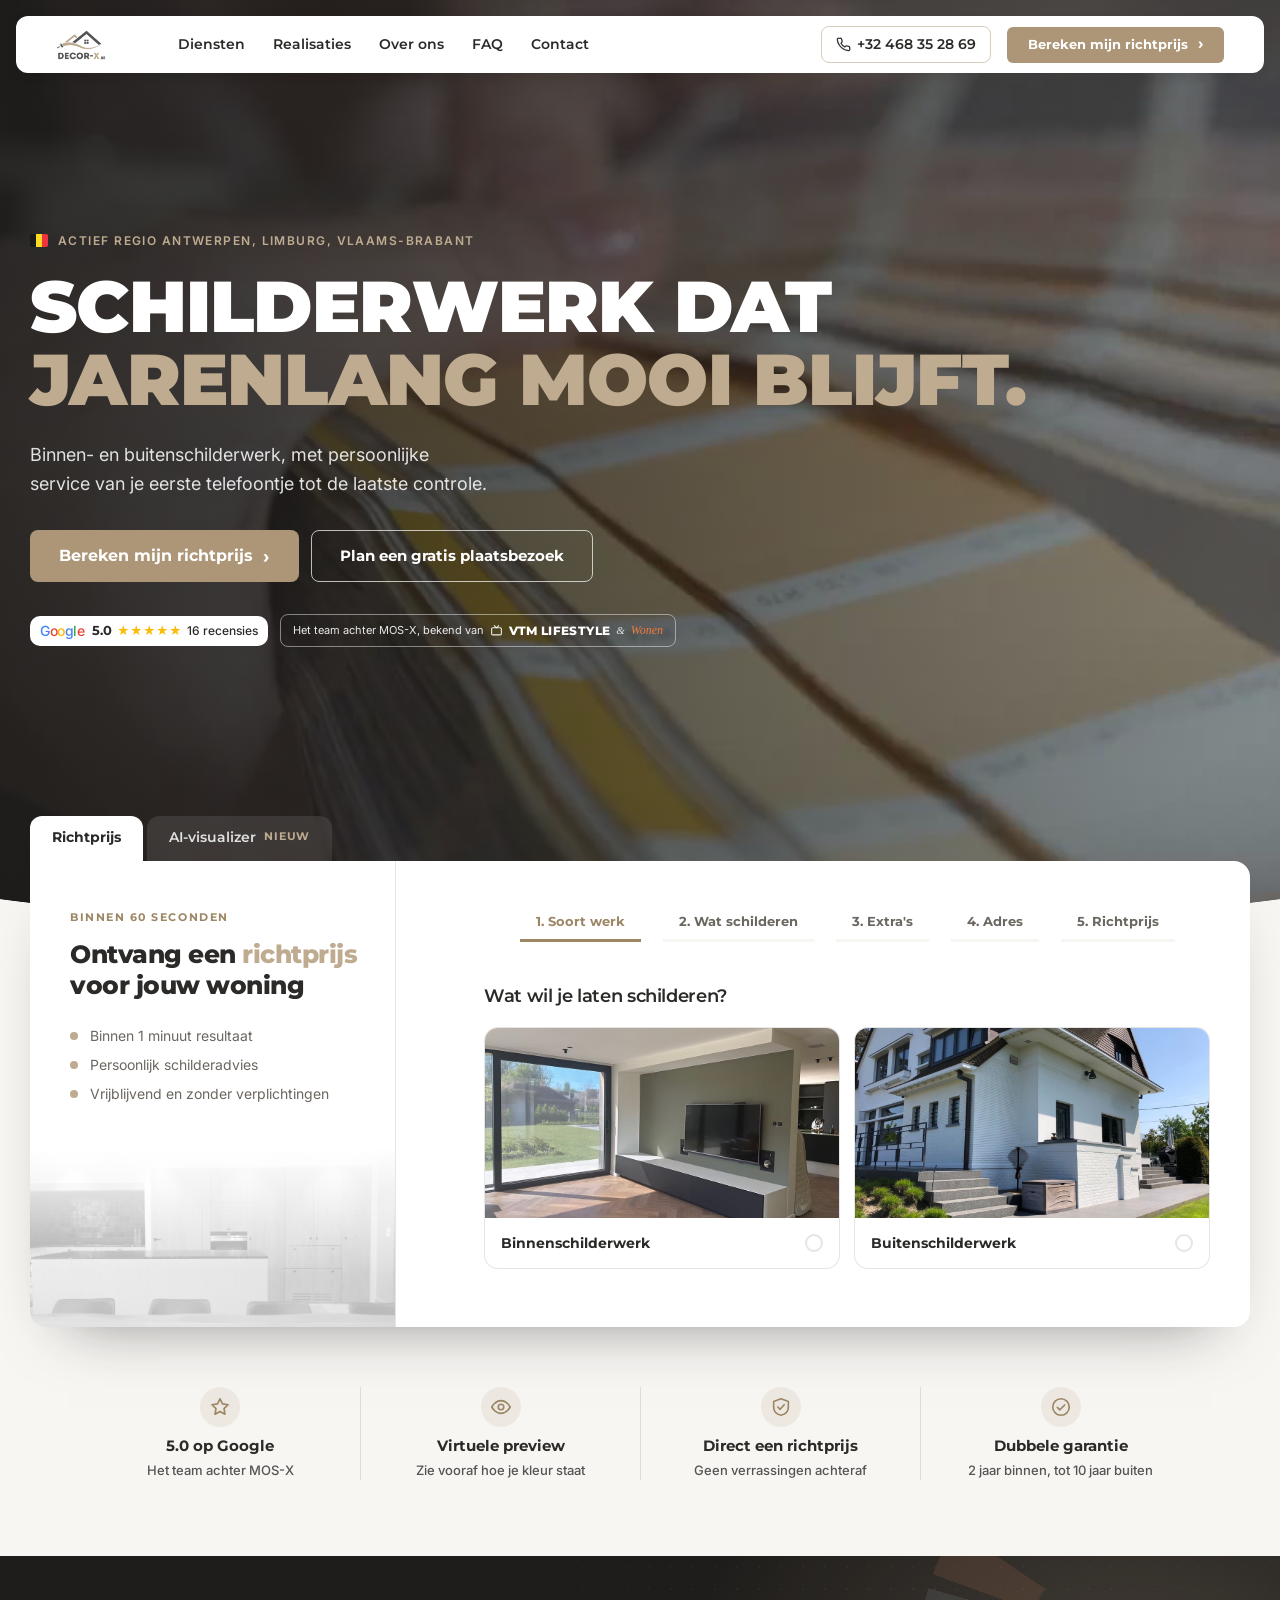
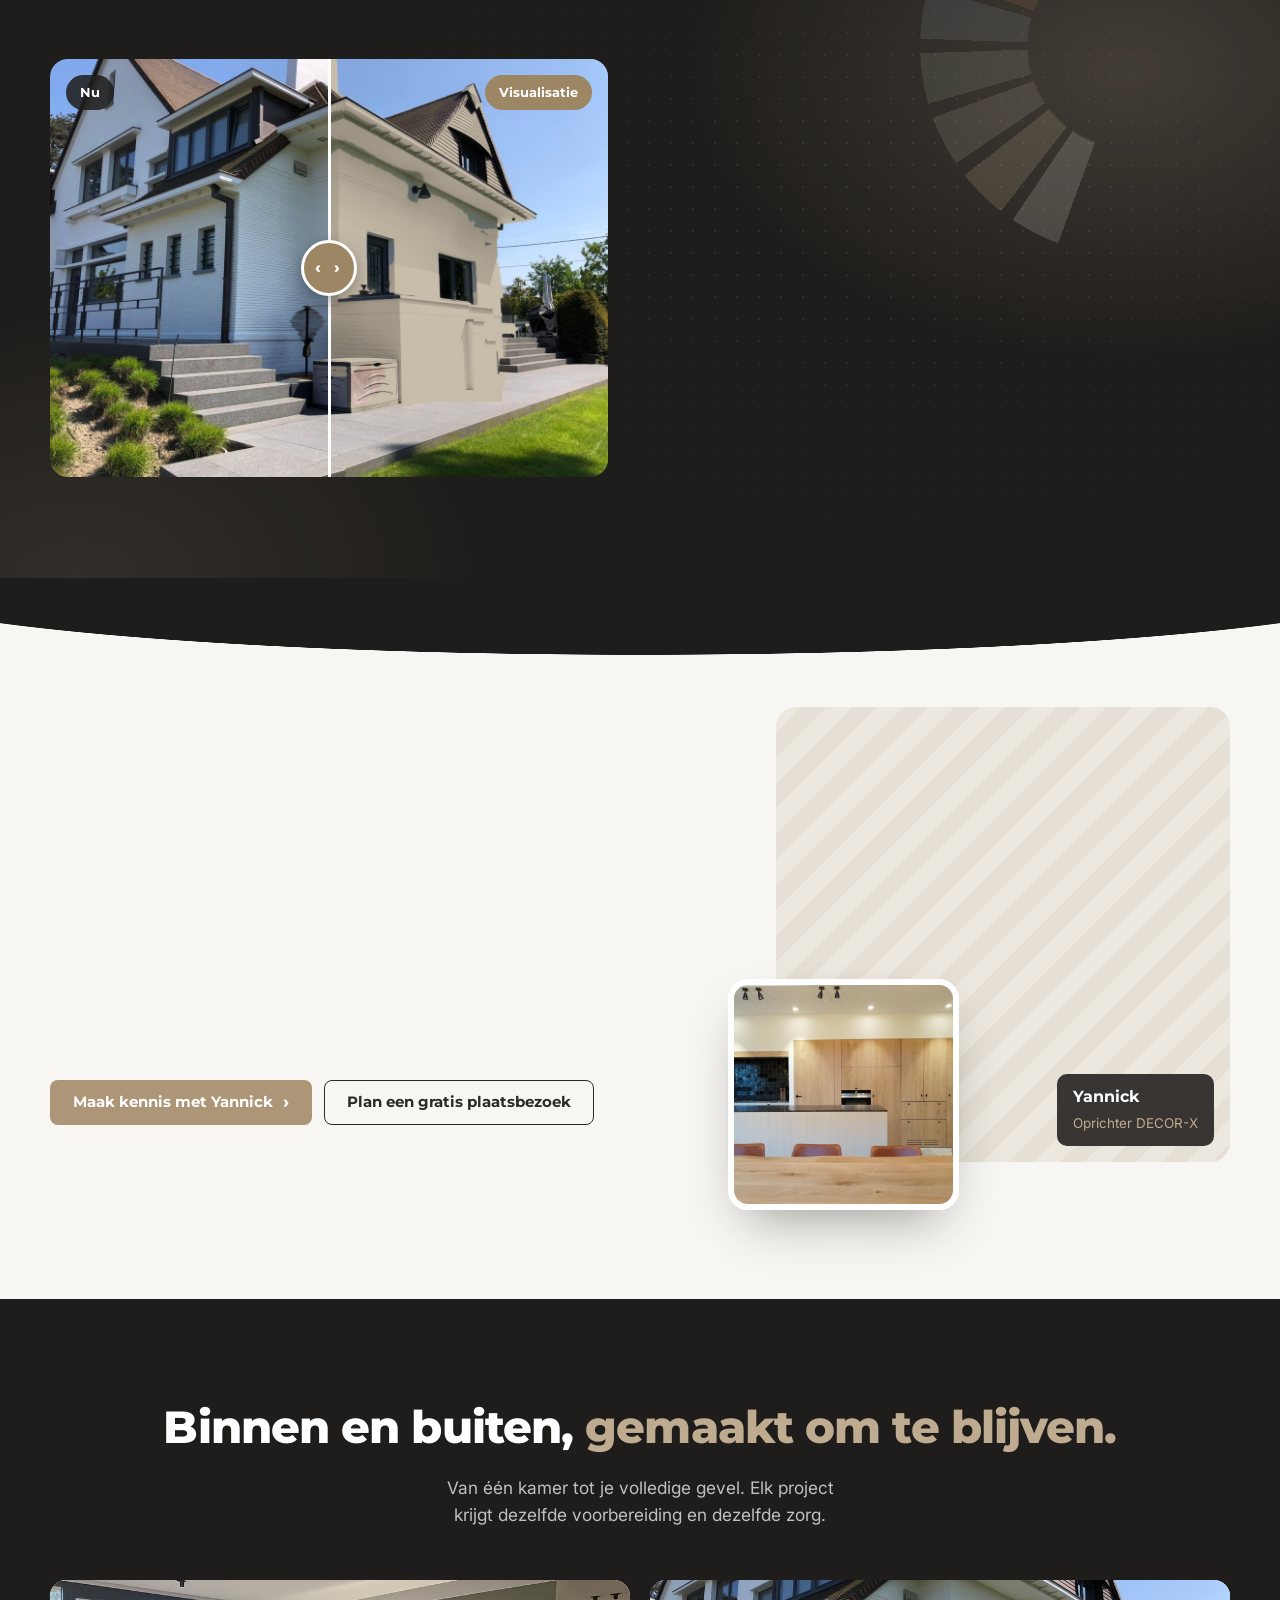
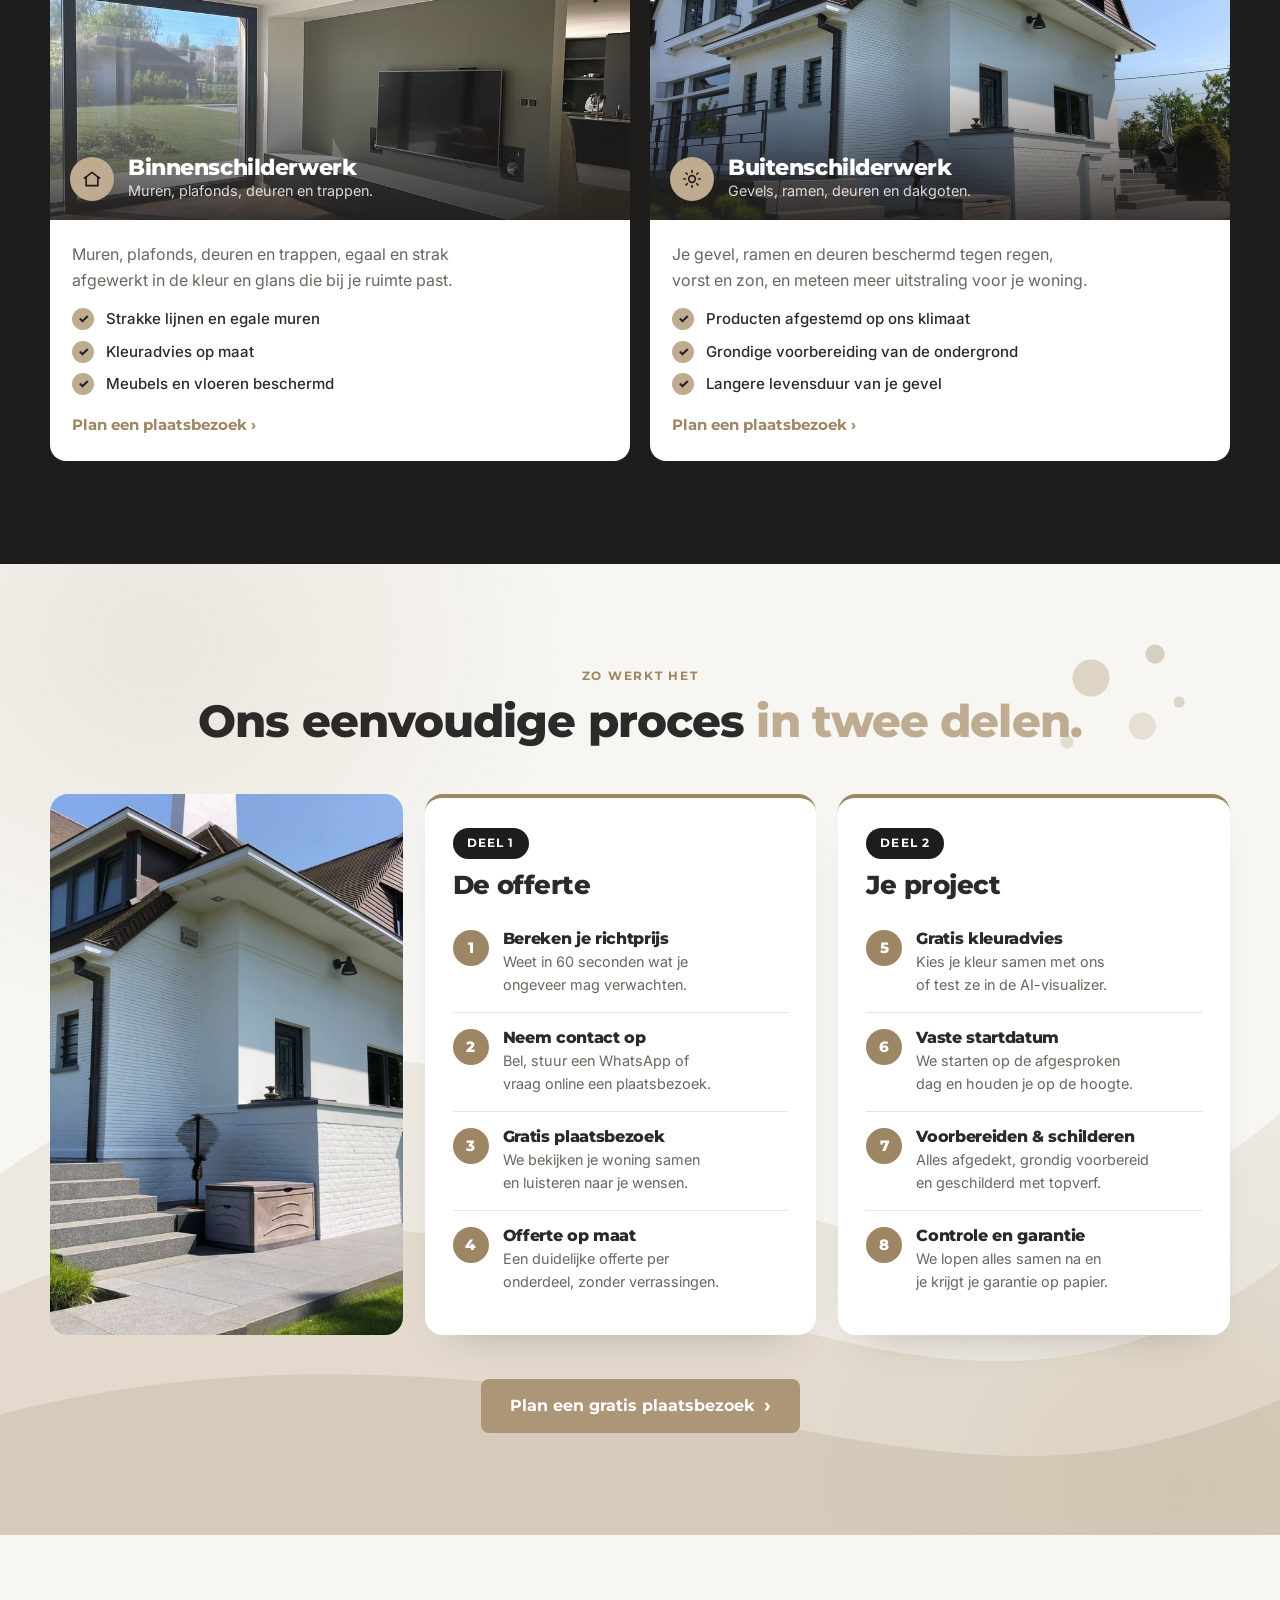
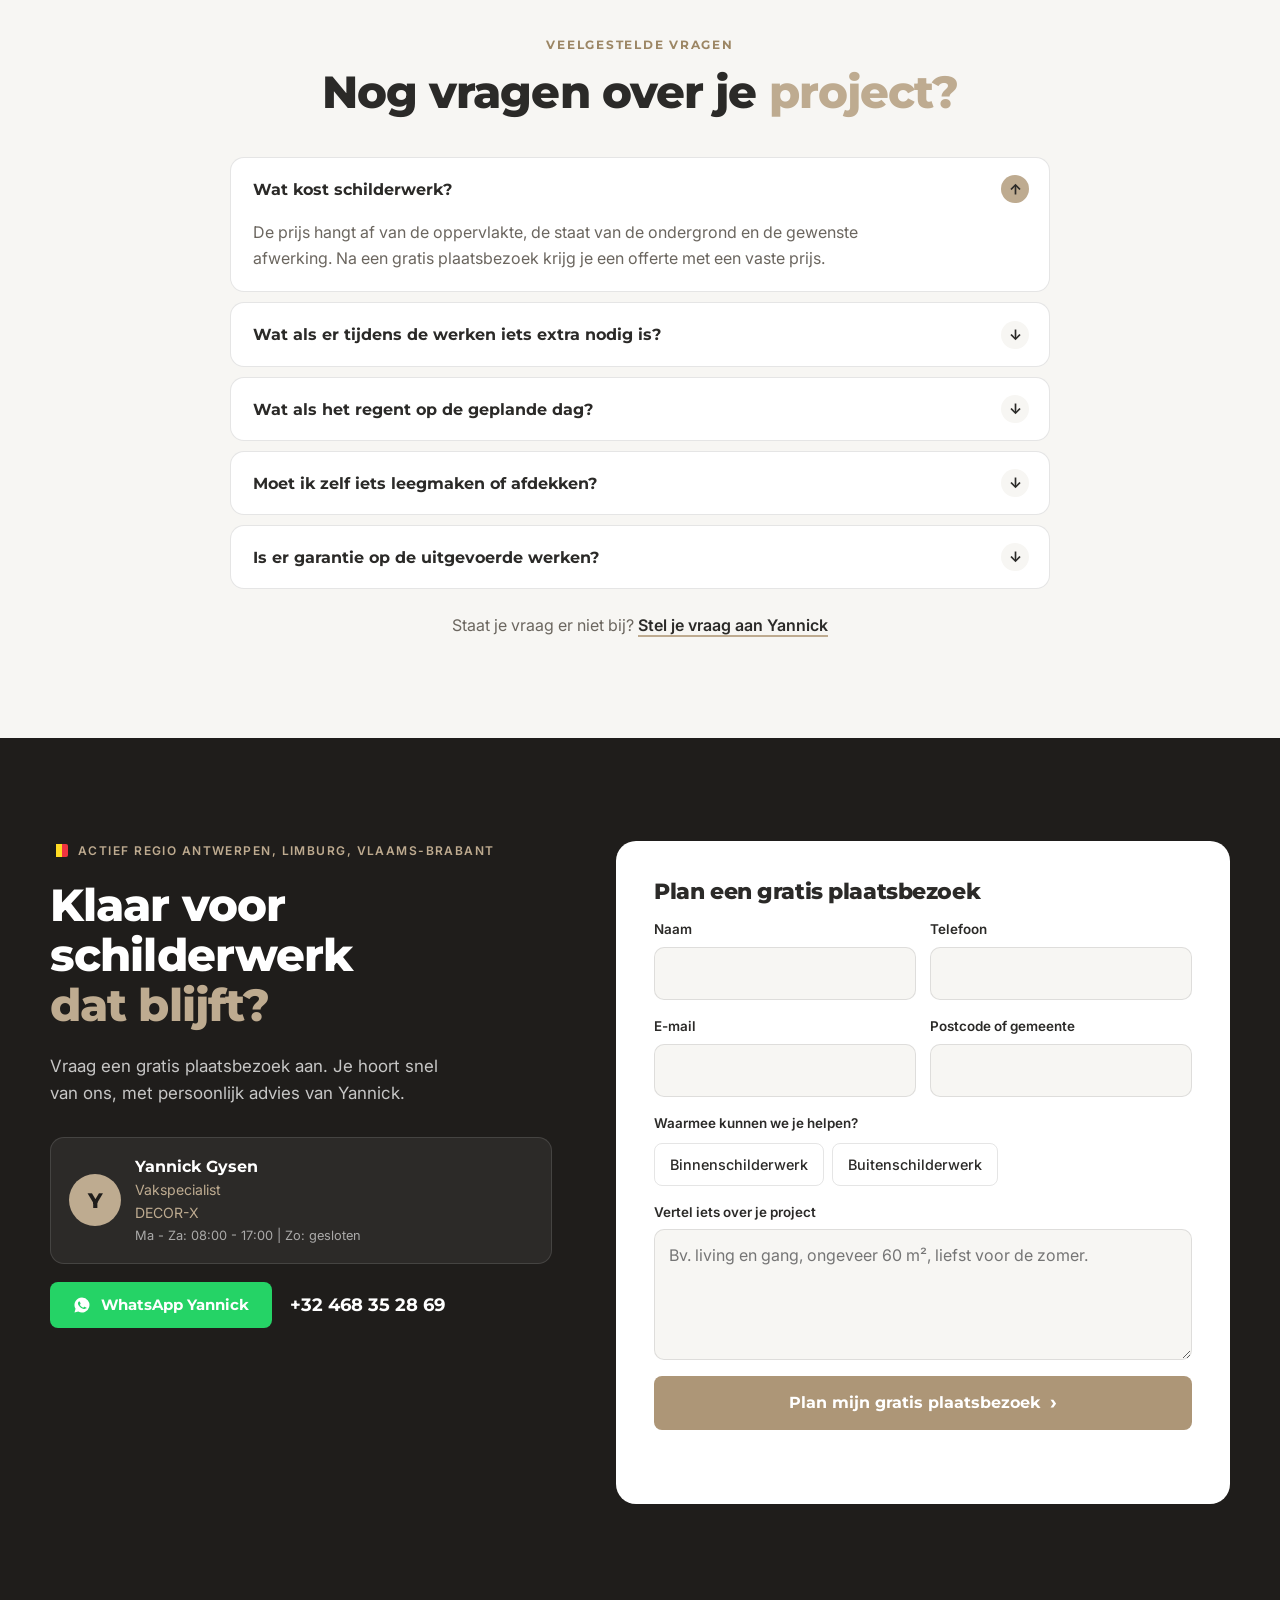
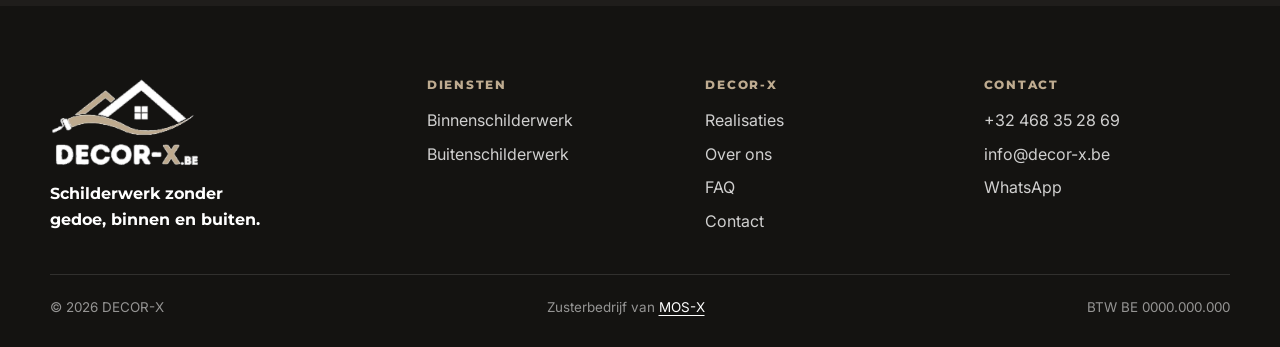
==== index.html @ 99262a7a "DECOR-X website Co-Authored-By: Claude Opus 5.5 <noreply@anthropic.com>" ====
<!doctype html>
<html lang="nl-BE">
<head>
  <meta charset="utf-8">
  <meta name="viewport" content="width=device-width, initial-scale=1">
  <title>DECOR-X | Het schildersbedrijf voor binnen en buiten</title>
  <meta name="description" content="DECOR-X is het schildersbedrijf voor binnen en buiten in Antwerpen, Limburg en Vlaams-Brabant. Persoonlijke service van je eerste telefoontje tot de laatste controle. Plan een gratis plaatsbezoek.">
  <meta name="theme-color" content="#1f1d1b">
  <meta property="og:title" content="DECOR-X | Schilderwerk zonder gedoe">
  <meta property="og:description" content="Binnen- en buitenschilderwerk met persoonlijke service van begin tot eind. Zusterbedrijf van MOS-X.">
  <meta property="og:type" content="website">
  <meta property="og:image" content="logo.png">
  <link rel="icon" href="favicon.png">
  <link rel="preconnect" href="https://fonts.googleapis.com">
  <link rel="preconnect" href="https://fonts.gstatic.com" crossorigin>
  <link href="https://fonts.googleapis.com/css2?family=Montserrat:wght@600;700;800;900&family=Inter:wght@400;500;600&display=swap" rel="stylesheet">
  <link rel="stylesheet" href="styles.css?v=112">
</head>
<body>
  <a class="skip" href="#main">Naar de inhoud</a>

  <!-- ============ HEADER ============ -->
  <header class="header" id="header">
    <div class="header__bar">
      <a class="header__logo" href="#top" aria-label="DECOR-X — home"><img src="logo.png" alt="DECOR-X.be" width="776" height="462"></a>
      <nav class="header__nav" id="menu" aria-label="Hoofdnavigatie">
        <a href="#diensten">Diensten</a>
        <a href="#realisaties">Realisaties</a>
        <a href="#over-ons">Over ons</a>
        <a href="#faq">FAQ</a>
        <a href="#contact">Contact</a>
        <a class="btn btn--accent header__nav-cta" href="#richtprijs">Bereken mijn richtprijs</a>
      </nav>
      <div class="header__right">
        <a class="header__tel" href="tel:+32468352869"><svg viewBox="0 0 24 24" width="17" height="17" fill="none" stroke="currentColor" stroke-width="2" stroke-linecap="round" stroke-linejoin="round" aria-hidden="true"><path d="M22 16.9v3a2 2 0 0 1-2.2 2 19.8 19.8 0 0 1-8.6-3.1 19.5 19.5 0 0 1-6-6A19.8 19.8 0 0 1 2.1 4.2 2 2 0 0 1 4.1 2h3a2 2 0 0 1 2 1.7c.1 1 .4 1.9.7 2.8a2 2 0 0 1-.5 2.1L8 9.9a16 16 0 0 0 6 6l1.3-1.3a2 2 0 0 1 2.1-.4c.9.3 1.8.6 2.8.7a2 2 0 0 1 1.7 2z"/></svg>+32 468 35 28 69</a>
        <a class="btn btn--accent btn--sm" href="#richtprijs">Bereken mijn richtprijs <span aria-hidden="true">›</span></a>
        <button class="burger" id="burger" type="button" aria-label="Menu openen" aria-expanded="false" aria-controls="menu"><span></span><span></span><span></span></button>
      </div>
    </div>
  </header>

  <main id="main">
    <!-- ============ HERO ============ -->
    <section class="hero" id="top">
      <div class="hero__photo" aria-hidden="true"><video class="hero__video" id="hero-video" muted loop playsinline preload="metadata" poster="hero-video-poster.jpg?v=4" data-src="hero-video.mp4?v=4" data-src-mobiel="hero-video-mobiel.mp4?v=4" data-poster-mobiel="hero-video-poster-mobiel.jpg?v=4"></video></div>
      <div class="wrap hero__in">
        <p class="region"><svg viewBox="0 0 18 13" width="18" height="13" aria-hidden="true"><rect width="6" height="13" fill="#1a1a1a"/><rect x="6" width="6" height="13" fill="#fdda24"/><rect x="12" width="6" height="13" fill="#ef3340"/></svg>Actief regio Antwerpen, Limburg, Vlaams-Brabant</p>
        <h1>Schilderwerk dat <span class="hl">jarenlang mooi blijft.</span></h1>
        <p class="hero__lead">Binnen- en buitenschilderwerk, met persoonlijke service van je eerste telefoontje tot de laatste controle.</p>
        <div class="hero__cta">
          <a class="btn btn--accent btn--lg" href="#richtprijs">Bereken mijn richtprijs <span aria-hidden="true">›</span></a>
          <a class="btn btn--ghost btn--lg" href="#contact">Plan een gratis plaatsbezoek</a>
        </div>
        <div class="proof">
          <a class="proof__g" href="https://www.mos-x.be" target="_blank" rel="noopener" aria-label="5.0 op 5 uit 16 Google-recensies voor het team achter MOS-X">
            <span class="gword" aria-hidden="true"><i>G</i><i>o</i><i>o</i><i>g</i><i>l</i><i>e</i></span>
            <b>5.0</b> <span class="stars" aria-hidden="true">★★★★★</span> <span>16 recensies</span>
          </a>
          <p class="proof__tv">Het team achter MOS-X, bekend van <span class="nw tvlogo"><svg viewBox="0 0 24 24" width="15" height="15" fill="none" stroke="currentColor" stroke-width="2" stroke-linecap="round" stroke-linejoin="round" aria-hidden="true"><rect x="3" y="7" width="18" height="13" rx="2"/><path d="M8 3l4 4 4-4"/></svg> <b>VTM LIFESTYLE</b></span> <em>&amp;</em> <i>Wonen</i></p>
        </div>
      </div>
    </section>

    <!-- ============ RICHTPRIJS ============ -->
    <section class="picker-section" id="richtprijs">
      <div class="wrap">
        <div class="mode reveal" role="tablist" aria-label="Kies een tool">
          <button type="button" role="tab" class="is-on" aria-selected="true" data-mode="prijs">Richtprijs</button>
          <button type="button" role="tab" aria-selected="false" data-mode="viz">AI-visualizer<span class="mode__new">Nieuw</span></button>
        </div>
        <div class="calc reveal" id="calc">
          <aside class="calc__intro">
            <div data-mode-panel="prijs">
              <p class="eyebrow">Binnen 60 seconden</p>
              <h2>Ontvang een <span class="hl">richtprijs</span><br>voor jouw woning</h2>
              <ul class="calc__bullets">
                <li>Binnen 1 minuut resultaat</li>
                <li>Persoonlijk schilderadvies</li>
                <li>Vrijblijvend en zonder verplichtingen</li>
              </ul>
            </div>
            <div data-mode-panel="viz">
              <p class="eyebrow">Gratis AI-visualizer</p>
              <h2>Zie je nieuwe <span class="hl">kleur</span><br>voor we starten</h2>
              <ul class="calc__bullets">
                <li>Upload een foto van je ruimte</li>
                <li>AI herkent je muren automatisch</li>
                <li>Probeer elke kleur, meteen</li>
              </ul>
            </div>
          </aside>
          <div class="calc__main">
          <ol class="calc__tabs" aria-hidden="true"><li>1. Soort werk</li><li>2. Wat schilderen</li><li>3. Extra's</li><li>4. Adres</li><li>5. Richtprijs</li></ol>
          <h3 class="calc__label" id="calc-label">Wat wil je laten schilderen?</h3>

          <div class="calc__step is-on" data-step="1">
            <div class="picker__grid">
              <label class="pick"><input type="radio" name="soort" value="binnen"><img src="realisatie-woonkamer.jpg" alt="" loading="lazy"><span>Binnen&shy;schilderwerk</span></label>
              <label class="pick"><input type="radio" name="soort" value="buiten"><img src="dienst-buiten.jpg" alt="" loading="lazy"><span>Buiten&shy;schilderwerk</span></label>
            </div>
          </div>

          <div class="calc__step" data-step="2">
            <div data-soort="binnen">
              <div class="seg seg--big">
                <label><input type="radio" name="omvang" value="woning"><span><b>Volledige woning</b>Alle ruimtes in één keer</span></label>
                <label><input type="radio" name="omvang" value="kamers"><span><b>Enkele kamers</b>Kies zelf welke ruimtes</span></label>
              </div>
              <div data-omvang="woning">
                <p class="calc__q">Woonoppervlakte</p>
                <div class="calc__size">
                  <output id="w-m2">120 m²</output>
                  <input type="range" id="w-range" min="40" max="400" step="5" value="120" aria-label="Woonoppervlakte in m²">
                </div>
                <p class="calc__q">Wat moet er geschilderd worden?</p>
                <div class="chips cols cols-4 m-2">
                  <label><input type="checkbox" name="w-delen" value="muren" checked><span>Muren</span></label>
                  <label><input type="checkbox" name="w-delen" value="plafonds"><span>Plafonds</span></label>
                  <label><input type="checkbox" name="w-delen" value="plinten"><span>Plinten</span></label>
                  <label><input type="checkbox" name="w-delen" value="deuren"><span>Deuren</span></label>
                </div>
              </div>
              <div data-omvang="kamers">
                <div id="rooms"></div>
                <button class="calc__add" type="button" id="room-add">+ Nog een kamer toevoegen</button>
              </div>
            </div>
            <div data-soort="buiten">
              <p class="calc__q calc__q--first">Woonoppervlakte</p>
              <div class="calc__size">
                <output id="b-m2">150 m²</output>
                <input type="range" id="b-range" min="50" max="500" step="5" value="150" aria-label="Woonoppervlakte in m²">
                <p class="calc__hint">De bewoonbare oppervlakte van je woning, alle verdiepingen samen.</p>
              </div>
              <p class="calc__q">Aantal bouwlagen</p>
              <div class="seg cols cols-3 m-1">
                <label><input type="radio" name="lagen" value="1"><span>1 bouwlaag</span></label>
                <label><input type="radio" name="lagen" value="2"><span>2 bouwlagen</span></label>
                <label><input type="radio" name="lagen" value="3"><span>3 of meer</span></label>
              </div>
              <p class="calc__q">Type gevel</p>
              <div class="seg cols cols-3 m-2">
                <label><input type="radio" name="gevel" value="baksteen"><span>Baksteen</span></label>
                <label><input type="radio" name="gevel" value="crepi"><span>Crepi</span></label>
                <label><input type="radio" name="gevel" value="cementering"><span>Cementering</span></label>
                <label><input type="radio" name="gevel" value="beton"><span>Beton</span></label>
                <label><input type="radio" name="gevel" value="hout"><span>Hout</span></label>
                <label><input type="radio" name="gevel" value="geschilderd"><span>Al geschilderd</span></label>
              </div>
              <p class="calc__q">Wat moet er geschilderd worden?</p>
              <div class="chips cols cols-3 m-1">
                <label><input type="checkbox" name="b-delen" value="gevel" checked><span>Gevel</span></label>
                <label><input type="checkbox" name="b-delen" value="houtwerk"><span>Ramen en deuren</span></label>
                <label><input type="checkbox" name="b-delen" value="goten"><span>Dakgoten en boeidelen</span></label>
              </div>
              <p class="calc__q">In welke staat is de gevel?</p>
              <div class="seg cols cols-3 m-1">
                <label><input type="radio" name="staat" value="goed"><span>Goede staat</span></label>
                <label><input type="radio" name="staat" value="matig"><span>Kleine herstellingen</span></label>
                <label><input type="radio" name="staat" value="slecht"><span>Veel voorbereiding</span></label>
              </div>
            </div>
          </div>

          <div class="calc__step" data-step="3">
            <div data-soort="binnen">
              <p class="calc__q calc__q--first">Is je woning gemeubeld of leeg?</p>
              <div class="seg cols cols-2">
                <label><input type="radio" name="inrichting" value="gemeubeld"><span>Gemeubeld</span></label>
                <label><input type="radio" name="inrichting" value="leeg"><span>Leeg</span></label>
              </div>
            </div>
            <p class="calc__q" id="extra-q">Kies eventuele extra's</p>
            <div class="chips cols cols-3 m-1" data-soort="binnen">
              <label><input type="checkbox" name="extra" value="houtherstel"><span>Klein houtherstel</span></label>
              <label><input type="checkbox" name="extra" value="premium"><span>Premium verf</span></label>
              <label><input type="checkbox" name="extra" value="barsten"><span>Herstel van barsten en gaten</span></label>
            </div>
            <div class="chips cols cols-2 m-1" data-soort="buiten">
              <label><input type="checkbox" name="b-extra" value="reiniging"><span>Gevelreiniging vooraf</span></label>
              <label><input type="checkbox" name="b-extra" value="algen"><span>Behandeling tegen mos en algen</span></label>
              <label><input type="checkbox" name="b-extra" value="herstel"><span>Hout- en voegherstel</span></label>
              <label><input type="checkbox" name="b-extra" value="premium"><span>Premium gevelverf</span></label>
            </div>
          </div>

          <div class="calc__step" data-step="4">
            <p class="calc__hint calc__hint--top">We gebruiken je adres enkel om je richtprijs te berekenen en een plaatsbezoek in te plannen.</p>
            <div class="calc__fields">
              <label class="calc__field calc__field--wide"><span>Straat en huisnummer</span><input type="text" id="a-straat" autocomplete="street-address"></label>
              <label class="calc__field"><span>Postcode</span><input type="text" id="a-postcode" inputmode="numeric" maxlength="4" autocomplete="postal-code" placeholder="2000"></label>
              <label class="calc__field"><span>Gemeente</span><input type="text" id="a-gemeente" autocomplete="address-level2"></label>
            </div>
          </div>

          <div class="calc__step calc__result" data-step="5" aria-live="polite">
            <p class="calc__kicker">Jouw richtprijs</p>
            <p class="calc__price" id="calc-price">€ 0</p>
            <p class="calc__note">Excl. btw. Voor woningen ouder dan 10 jaar geldt vaak 6% btw. Je definitieve, vaste prijs krijg je na een gratis plaatsbezoek.</p>
            <div class="calc__actions">
              <a class="btn btn--accent btn--lg" href="#contact" id="calc-book">Plan een gratis plaatsbezoek <span aria-hidden="true">›</span></a>
              <button class="btn btn--line" type="button" id="calc-reset">Opnieuw berekenen</button>
            </div>
          </div>

          <div class="calc__nav">
            <button class="btn btn--line" type="button" id="calc-back" hidden>‹ Vorige</button>
            <button class="btn btn--accent" type="button" id="calc-next" disabled>Volgende ›</button>
          </div>

          <div class="viz" data-mode-panel="viz">
            <h3 class="calc__label viz__title">Hoe zou jouw ruimte eruitzien?</h3>
            <div class="viz__grid">
              <div class="viz__stage">
                <div class="viz__start">
                  <label class="viz__upload"><input type="file" id="viz-file" accept="image/*"><b>Upload een foto</b><span>Van je kamer of van je gevel</span></label>
                  <p class="viz__or">Of probeer een van onze foto's</p>
                  <div class="viz__samples">
                    <button type="button" data-src="realisatie-woonkamer.jpg"><img src="realisatie-woonkamer.jpg" alt="Woonkamer"></button>
                    <button type="button" data-src="hero-woonkamer.jpg"><img src="hero-woonkamer.jpg" alt="Leefruimte"></button>
                    <button type="button" data-src="dienst-buiten.jpg"><img src="dienst-buiten.jpg" alt="Gevel"></button>
                  </div>
                </div>
              </div>
              <ol class="viz__steps">
                <li><b>Upload een foto</b>Hoe minder meubels, hoe beter.</li>
                <li><b>Tik op een vlak</b>Muur, plafond, deur of gevel.</li>
                <li><b>Kies een kleur</b>Elk vlak zijn eigen kleur.</li>
              </ol>
            </div>
            <p class="calc__hint">Je foto blijft op je toestel, de AI werkt in je browser. Het resultaat is een indruk: de echte kleur bekijken we samen bij het plaatsbezoek.</p>
          </div>
          </div>
        </div>
        <ul class="perks reveal">
          <li><svg viewBox="0 0 24 24" width="30" height="30" fill="none" stroke="currentColor" stroke-width="1.8" stroke-linecap="round" stroke-linejoin="round" aria-hidden="true"><path d="M12 3l2.7 5.6 6.1.9-4.4 4.3 1 6.1L12 17l-5.4 2.9 1-6.1L3.2 9.5l6.1-.9z"/></svg><b>5.0 op Google</b><span>Het team achter MOS-X</span></li>
          <li><svg viewBox="0 0 24 24" width="30" height="30" fill="none" stroke="currentColor" stroke-width="1.8" stroke-linecap="round" stroke-linejoin="round" aria-hidden="true"><path d="M2 12s3.6-7 10-7 10 7 10 7-3.6 7-10 7S2 12 2 12z"/><circle cx="12" cy="12" r="3"/></svg><b>Virtuele preview</b><span>Zie vooraf hoe je kleur staat</span></li>
          <li><svg viewBox="0 0 24 24" width="30" height="30" fill="none" stroke="currentColor" stroke-width="1.8" stroke-linecap="round" stroke-linejoin="round" aria-hidden="true"><path d="M12 3l8 3v6c0 5-3.5 8-8 9-4.5-1-8-4-8-9V6z"/><path d="M8.5 12l2.5 2.5 4.5-5"/></svg><b>Direct een richtprijs</b><span>Geen verrassingen achteraf</span></li>
          <li><svg viewBox="0 0 24 24" width="30" height="30" fill="none" stroke="currentColor" stroke-width="1.8" stroke-linecap="round" stroke-linejoin="round" aria-hidden="true"><circle cx="12" cy="12" r="9"/><path d="M8 12.5l2.7 2.7L16 9.8"/></svg><b>Dubbele garantie</b><span>2 jaar binnen, tot 10 jaar buiten</span></li>
        </ul>
      </div>
    </section>

    <!-- ============ VOOR EN NA ============ -->
    <section class="ba" id="realisaties">
      <div class="wrap ba__grid">
        <figure class="ba__fig reveal">
          <div class="ba__frame" id="ba" style="--pos: 50%">
            <img src="voorna-voor.jpg" alt="Woning met witte gevel, zoals ze nu is" width="1154" height="866">
            <img class="ba__after" src="voorna-na.jpg" alt="Dezelfde woning met een greige gevel" width="1154" height="866">
            <span class="ba__label">Nu</span>
            <span class="ba__label ba__label--after">Visualisatie</span>
            <span class="ba__handle" aria-hidden="true">‹ ›</span>
            <input class="ba__range" type="range" min="0" max="100" value="50" aria-label="Schuif om voor en na te vergelijken">
          </div>
        </figure>
        <div class="ba__copy">
          <h2 class="reveal">Zie het <span class="hl">verschil.</span></h2>
          <p class="reveal">Schuif om te vergelijken. De juiste kleur en een zorgvuldige voorbereiding laten een woning er als nieuw uitzien, en beschermen ze jarenlang.</p>
          <div class="ba__cta reveal">
            <a class="btn btn--accent" href="#richtprijs" id="ba-viz">Probeer de AI-visualizer</a>
            <a class="btn btn--white" href="#contact">Plan een gratis plaatsbezoek</a>
          </div>
        </div>
      </div>
    </section>

    <!-- ============ OVER ONS ============ -->
    <section class="about" id="over-ons">
      <div class="wrap about__grid">
        <div class="about__copy">
          <p class="eyebrow reveal">Wie we zijn</p>
          <h2 class="reveal">Je woning verdient meer<br><span class="hl">dan een snelle laag verf.</span></h2>
          <p class="reveal">Bij <span class="nw">DECOR-X</span> weten we dat je woning je belangrijkste investering is. Daarom bouwden Yannick en zijn team jarenlang aan een werkwijze die draait om vier dingen: nauwkeurig werk, een grondige voorbereiding, verf van topkwaliteit en een afwerking die jaren meegaat.</p>
          <div class="about__cta reveal">
            <a class="btn btn--accent" href="https://wa.me/32468352869?text=Hallo%20Yannick%2C%20ik%20wil%20graag%20kennismaken." target="_blank" rel="noopener">Maak kennis met Yannick <span aria-hidden="true">›</span></a>
            <a class="btn btn--line" href="#contact">Plan een gratis plaatsbezoek</a>
          </div>
        </div>
        <div class="about__media reveal">
          <figure class="about__photo">
            <!-- Foto volgt: vervang deze div door <img src="yannick.jpg" alt="Yannick, oprichter DECOR-X"> -->
            <div class="about__placeholder" aria-hidden="true"></div>
            <figcaption><b>Yannick</b><span>Oprichter <span class="nw">DECOR-X</span></span></figcaption>
          </figure>
          <figure class="about__inset"><img src="dienst-binnen.jpg" alt="Strak afgewerkte keuken en leefruimte" loading="lazy"></figure>
        </div>
      </div>
    </section>

    <!-- ============ DIENSTEN ============ -->
    <section class="services" id="diensten">
      <div class="wrap">
        <h2 class="sec-title sec-title--light reveal">Binnen en buiten, <span class="hl">gemaakt om te blijven.</span></h2>
        <p class="sec-sub sec-sub--light reveal">Van één kamer tot je volledige gevel. Elk project krijgt dezelfde voorbereiding en dezelfde zorg.</p>
        <div class="services__grid">
          <article class="svc reveal">
            <div class="svc__img"><img src="realisatie-woonkamer.jpg" alt="" loading="lazy"><div class="svc__head"><i><svg viewBox="0 0 24 24" width="20" height="20" fill="none" stroke="currentColor" stroke-width="2" stroke-linecap="round" stroke-linejoin="round" aria-hidden="true"><path d="M3 11l9-7 9 7"/><path d="M5 10v10h14V10"/></svg></i><div><h3>Binnenschilderwerk</h3><p>Muren, plafonds, deuren en trappen.</p></div></div></div>
            <div class="svc__body">
              <p>Muren, plafonds, deuren en trappen, egaal en strak afgewerkt in de kleur en glans die bij je ruimte past.</p>
              <ul class="checks checks--sm"><li>Strakke lijnen en egale muren</li><li>Kleuradvies op maat</li><li>Meubels en vloeren beschermd</li></ul>
              <a class="svc__link" href="#contact" data-dienst="Binnenschilderwerk">Plan een plaatsbezoek ›</a>
            </div>
          </article>
          <article class="svc reveal">
            <div class="svc__img"><img src="dienst-buiten.jpg" alt="" loading="lazy"><div class="svc__head"><i><svg viewBox="0 0 24 24" width="20" height="20" fill="none" stroke="currentColor" stroke-width="2" stroke-linecap="round" stroke-linejoin="round" aria-hidden="true"><circle cx="12" cy="12" r="4"/><path d="M12 2v2M12 20v2M4.9 4.9l1.4 1.4M17.7 17.7l1.4 1.4M2 12h2M20 12h2M4.9 19.1l1.4-1.4M17.7 6.3l1.4-1.4"/></svg></i><div><h3>Buitenschilderwerk</h3><p>Gevels, ramen, deuren en dakgoten.</p></div></div></div>
            <div class="svc__body">
              <p>Je gevel, ramen en deuren beschermd tegen regen, vorst en zon, en meteen meer uitstraling voor je woning.</p>
              <ul class="checks checks--sm"><li>Producten afgestemd op ons klimaat</li><li>Grondige voorbereiding van de ondergrond</li><li>Langere levensduur van je gevel</li></ul>
              <a class="svc__link" href="#contact" data-dienst="Buitenschilderwerk">Plan een plaatsbezoek ›</a>
            </div>
          </article>
        </div>
      </div>
    </section>

    <!-- ============ TRAJECT ============ -->
    <section class="proc-section">
      <div class="wrap">
        <p class="eyebrow eyebrow--center reveal">Zo werkt het</p>
        <h2 class="sec-title reveal">Ons eenvoudige proces <span class="hl">in twee delen.</span></h2>
        <div class="proc">
          <figure class="proc__photo reveal"><img src="dienst-buiten.jpg" alt="Gevel van een woning na het schilderwerk" loading="lazy"></figure>
          <div class="proc__card reveal">
            <span class="proc__tag">Deel 1</span>
            <h3>De offerte</h3>
            <ol class="proc__list">
              <li><span class="proc__nr">1</span><div><h4>Bereken je richtprijs</h4><p>Weet in 60 seconden wat je ongeveer mag verwachten.</p></div></li>
              <li><span class="proc__nr">2</span><div><h4>Neem contact op</h4><p>Bel, stuur een WhatsApp of vraag online een plaatsbezoek.</p></div></li>
              <li><span class="proc__nr">3</span><div><h4>Gratis plaatsbezoek</h4><p>We bekijken je woning samen en luisteren naar je wensen.</p></div></li>
              <li><span class="proc__nr">4</span><div><h4>Offerte op maat</h4><p>Een duidelijke offerte per onderdeel, zonder verrassingen.</p></div></li>
            </ol>
          </div>
          <div class="proc__card reveal">
            <span class="proc__tag">Deel 2</span>
            <h3>Je project</h3>
            <ol class="proc__list">
              <li><span class="proc__nr">5</span><div><h4>Gratis kleuradvies</h4><p>Kies je kleur samen met ons of test ze in de AI-visualizer.</p></div></li>
              <li><span class="proc__nr">6</span><div><h4>Vaste startdatum</h4><p>We starten op de afgesproken dag en houden je op de hoogte.</p></div></li>
              <li><span class="proc__nr">7</span><div><h4>Voorbereiden &amp; schilderen</h4><p>Alles afgedekt, grondig voorbereid en geschilderd met topverf.</p></div></li>
              <li><span class="proc__nr">8</span><div><h4>Controle en garantie</h4><p>We lopen alles samen na en je krijgt je garantie op papier.</p></div></li>
            </ol>
          </div>
        </div>
        <div class="proc__cta reveal"><a class="btn btn--accent btn--lg" href="#contact">Plan een gratis plaatsbezoek <span aria-hidden="true">›</span></a></div>
      </div>
    </section>

    <!-- ============ FAQ ============ -->
    <section class="faq" id="faq">
      <div class="wrap faq__wrap">
        <p class="eyebrow eyebrow--center reveal">Veelgestelde vragen</p>
        <h2 class="sec-title reveal">Nog vragen over je <span class="hl">project?</span></h2>
        <div class="faq__list reveal">
          <details open><summary>Wat kost schilderwerk?</summary><p>De prijs hangt af van de oppervlakte, de staat van de ondergrond en de gewenste afwerking. Na een gratis plaatsbezoek krijg je een offerte met een vaste prijs.</p></details>
          <details><summary>Wat als er tijdens de werken iets extra nodig is?</summary><p>Dan hoor je dat eerst van ons, met een duidelijke prijs. We doen pas meerwerk na jouw akkoord, zodat je achteraf nooit voor verrassingen staat.</p></details>
          <details><summary>Wat als het regent op de geplande dag?</summary><p>Buitenwerk is weersafhankelijk. Valt een dag weg door regen, dan laten we je dat meteen weten en plannen we zo snel mogelijk opnieuw in.</p></details>
          <details><summary>Moet ik zelf iets leegmaken of afdekken?</summary><p>Nee. We verplaatsen wat nodig is, dekken meubels en vloeren af en zetten na afloop alles terug.</p></details>
          <details><summary>Is er garantie op de uitgevoerde werken?</summary><p>Ja. We bieden 2 jaar beperkte garantie op de meeste residentiële schilderwerken. We leggen dit vooraf duidelijk uit in de offerte.</p></details>
        </div>
        <p class="faq__more reveal">Staat je vraag er niet bij? <a href="https://wa.me/32468352869" target="_blank" rel="noopener">Stel je vraag aan Yannick</a></p>
      </div>
    </section>

    <!-- ============ CONTACT ============ -->
    <section class="contact" id="contact">
      <div class="wrap contact__grid">
        <div class="contact__copy">
          <p class="region"><svg viewBox="0 0 18 13" width="18" height="13" aria-hidden="true"><rect width="6" height="13" fill="#1a1a1a"/><rect x="6" width="6" height="13" fill="#fdda24"/><rect x="12" width="6" height="13" fill="#ef3340"/></svg>Actief regio Antwerpen, Limburg, Vlaams-Brabant</p>
          <h2>Klaar voor schilderwerk <span class="hl">dat blijft?</span></h2>
          <p>Vraag een gratis plaatsbezoek aan. Je hoort snel van ons, met persoonlijk advies van Yannick.</p>
          <div class="person">
            <div class="person__avatar" aria-hidden="true">Y</div>
            <div>
              <b>Yannick Gysen</b>
              <span>Vakspecialist <span class="nw">DECOR-X</span></span>
              <small>Ma - Za: 08:00 - 17:00 | Zo: gesloten</small>
            </div>
          </div>
          <div class="contact__links">
            <a class="btn btn--whatsapp" href="https://wa.me/32468352869" target="_blank" rel="noopener"><svg viewBox="0 0 24 24" width="18" height="18" fill="currentColor" aria-hidden="true"><path d="M12 2a10 10 0 0 0-8.6 15.1L2 22l5-1.3A10 10 0 1 0 12 2zm5.3 14.1c-.2.6-1.3 1.2-1.8 1.3-.5.1-1 .1-3.2-.7-2.7-1.1-4.4-3.8-4.6-4-.1-.2-1.1-1.4-1.1-2.7s.7-1.9.9-2.2c.2-.3.5-.3.7-.3h.5c.2 0 .4 0 .6.5l.8 2c.1.2.1.4 0 .5l-.3.5-.4.4c-.1.1-.3.3-.1.6.2.3.8 1.3 1.7 2.1 1.2 1 2.1 1.3 2.4 1.5.3.1.5.1.6-.1l.9-1c.2-.3.4-.2.6-.1l1.9.9c.3.1.5.2.5.3.1.1.1.7-.1 1.3z"/></svg>WhatsApp Yannick</a>
            <a class="contact__tel" href="tel:+32468352869">+32 468 35 28 69</a>
          </div>
        </div>
        <form class="form" id="form" novalidate>
          <h3>Plan een gratis plaatsbezoek</h3>
          <div class="form__row">
            <label>Naam<input name="naam" type="text" autocomplete="name" required></label>
            <label>Telefoon<input name="telefoon" type="tel" autocomplete="tel"></label>
          </div>
          <div class="form__row">
            <label>E-mail<input name="email" type="email" autocomplete="email" required></label>
            <label>Postcode of gemeente<input name="gemeente" type="text" autocomplete="postal-code"></label>
          </div>
          <fieldset>
            <legend>Waarmee kunnen we je helpen?</legend>
            <div class="choices">
              <label><input type="checkbox" name="dienst" value="Binnenschilderwerk"><span>Binnenschilderwerk</span></label>
              <label><input type="checkbox" name="dienst" value="Buitenschilderwerk"><span>Buitenschilderwerk</span></label>
            </div>
          </fieldset>
          <label>Vertel iets over je project<textarea name="bericht" rows="4" placeholder="Bv. living en gang, ongeveer 60 m², liefst voor de zomer."></textarea></label>
          <button class="btn btn--accent btn--lg form__send" type="submit">Plan mijn gratis plaatsbezoek <span aria-hidden="true">›</span></button>
          <p class="form__note" id="note" role="status"></p>
        </form>
      </div>
    </section>
  </main>

  <!-- ============ FOOTER ============ -->
  <footer class="footer">
    <div class="wrap footer__grid">
      <div>
        <img class="footer__logo" src="logo-licht.png" alt="DECOR-X.be" width="776" height="462" loading="lazy">
        <p class="footer__tag">Schilderwerk zonder gedoe, binnen en buiten.</p>
      </div>
      <div>
        <h4>Diensten</h4>
        <a href="#diensten">Binnenschilderwerk</a>
        <a href="#diensten">Buitenschilderwerk</a>
      </div>
      <div>
        <h4><span class="nw">DECOR-X</span></h4>
        <a href="#realisaties">Realisaties</a>
        <a href="#over-ons">Over ons</a>
        <a href="#faq">FAQ</a>
        <a href="#contact">Contact</a>
      </div>
      <div>
        <h4>Contact</h4>
        <a href="tel:+32468352869">+32 468 35 28 69</a>
        <a href="mailto:info@decor-x.be">info@decor-x.be</a>
        <a href="https://wa.me/32468352869" target="_blank" rel="noopener">WhatsApp</a>
      </div>
    </div>
    <div class="wrap footer__bottom">
      <span>© <span id="year">2026</span> <span class="nw">DECOR-X</span></span>
      <span>Zusterbedrijf van <a href="https://www.mos-x.be" target="_blank" rel="noopener">MOS-X</a></span>
      <span>BTW BE 0000.000.000</span>
    </div>
  </footer>

  <div class="mobilebar">
    <a class="mobilebar__tel" href="tel:+32468352869"><svg viewBox="0 0 24 24" width="17" height="17" fill="none" stroke="currentColor" stroke-width="2" stroke-linecap="round" stroke-linejoin="round" aria-hidden="true"><path d="M22 16.9v3a2 2 0 0 1-2.2 2 19.8 19.8 0 0 1-8.6-3.1 19.5 19.5 0 0 1-6-6A19.8 19.8 0 0 1 2.1 4.2 2 2 0 0 1 4.1 2h3a2 2 0 0 1 2 1.7c.1 1 .4 1.9.7 2.8a2 2 0 0 1-.5 2.1L8 9.9a16 16 0 0 0 6 6l1.3-1.3a2 2 0 0 1 2.1-.4c.9.3 1.8.6 2.8.7a2 2 0 0 1 1.7 2z"/></svg>+32 468 35 28 69</a>
    <a class="mobilebar__wa" href="https://wa.me/32468352869" target="_blank" rel="noopener" aria-label="WhatsApp"><svg viewBox="0 0 24 24" width="22" height="22" fill="currentColor" aria-hidden="true"><path d="M12 2a10 10 0 0 0-8.6 15.1L2 22l5-1.3A10 10 0 1 0 12 2zm5.3 14.1c-.2.6-1.3 1.2-1.8 1.3-.5.1-1 .1-3.2-.7-2.7-1.1-4.4-3.8-4.6-4-.1-.2-1.1-1.4-1.1-2.7s.7-1.9.9-2.2c.2-.3.5-.3.7-.3h.5c.2 0 .4 0 .6.5l.8 2c.1.2.1.4 0 .5l-.3.5-.4.4c-.1.1-.3.3-.1.6.2.3.8 1.3 1.7 2.1 1.2 1 2.1 1.3 2.4 1.5.3.1.5.1.6-.1l.9-1c.2-.3.4-.2.6-.1l1.9.9c.3.1.5.2.5.3.1.1.1.7-.1 1.3z"/></svg></a>
  </div>

  <!-- AI-visualizer: editor in een eigen venster -->
  <div class="ed" id="ed" hidden role="dialog" aria-modal="true" aria-label="AI-visualizer">
    <div class="ed__top">
      <button class="ed__btn" type="button" id="ed-back">‹ Terug</button>
      <p class="ed__hint" id="ed-hint">Tik op een muur of ander vlak</p>
      <div class="ed__acts">
        <button class="ed__btn" type="button" id="ed-compare">Vergelijk</button>
        <button class="ed__btn" type="button" id="ed-reset">Wissen</button>
        <button class="ed__btn" type="button" id="ed-download">Download</button>
        <a class="btn btn--accent btn--sm" id="ed-send" href="#contact">Plan een gratis plaatsbezoek</a>
      </div>
    </div>
    <div class="ed__stage">
      <div class="ed__frame">
        <canvas id="ed-canvas"></canvas>
        <canvas id="ed-sel" aria-hidden="true"></canvas>
      </div>
      <div class="viz__status" id="ed-status" hidden><i></i><span id="ed-status-text">AI laden…</span></div>
      <button class="btn btn--accent ed__unlock" type="button" id="ed-unlock" hidden>Toon mijn resultaat</button>
    </div>
    <div class="ed__bar">
      <p class="ed__sel" id="ed-sel-name">Kies eerst een vlak</p>
      <div class="ed__palette" id="ed-palette"></div>
      <label class="ed__own" title="Eigen kleur"><input type="color" id="ed-own" value="#beab90"><span>Eigen kleur</span></label>
    </div>
  </div>

  <!-- Gegevens vragen voor het resultaat van de AI-visualizer -->
  <div class="gate" id="gate" hidden>
    <form class="gate__box" id="gate-form" novalidate role="dialog" aria-modal="true" aria-labelledby="gate-title">
      <button class="gate__close" type="button" id="gate-close" aria-label="Sluiten">×</button>
      <h3 id="gate-title">Zie je transformatie</h3>
      <p>Laat je gegevens achter en bekijk je ruimte in je gekozen kleuren.</p>
      <div class="gate__row">
        <input name="voornaam" type="text" placeholder="Voornaam" autocomplete="given-name" required>
        <input name="achternaam" type="text" placeholder="Achternaam" autocomplete="family-name" required>
      </div>
      <input name="email" type="email" placeholder="E-mailadres" autocomplete="email" required>
      <input name="telefoon" type="tel" placeholder="Telefoonnummer" autocomplete="tel" required>
      <input name="postcode" type="text" placeholder="Postcode" inputmode="numeric" maxlength="4" autocomplete="postal-code" required>
      <label class="gate__ok"><input name="akkoord" type="checkbox" required><span>Ik ga akkoord dat <span class="nw">DECOR-X</span> mij contacteert via telefoon, e-mail of WhatsApp over mijn aanvraag, met een offerte, afspraken en opvolging. Je kan je altijd afmelden. Meer info in ons <a href="#privacy">privacybeleid</a>.</span></label>
      <button class="btn btn--accent btn--lg" type="submit" id="gate-go" disabled>Toon mijn resultaat</button>
    </form>
  </div>

  <script src="script.js?v=46"></script>
</body>
</html>
---- styles.css ----
/* ==========================================================
   DECOR-X — zelfde familie als MOS-X
   Antraciet + zandbeige uit het logo, Montserrat + Inter
   ========================================================== */
:root {
  --ink: #2b2a28;
  --dark: #1f1d1b;
  --paper: #f7f6f3;
  --white: #ffffff;
  --accent: #beab90;
  --accent-dark: #9c8664;
  --muted: #6b665f;
  --line: rgba(43, 42, 40, .12);
  --display: "Montserrat", "Inter", system-ui, sans-serif;
  --body: "Inter", system-ui, -apple-system, "Segoe UI", sans-serif;
  --r: 16px;
  --ease: cubic-bezier(.2, .8, .2, 1);
}

*, *::before, *::after { box-sizing: border-box; }
html { scroll-behavior: smooth; scroll-padding-top: 100px; -webkit-text-size-adjust: 100%; }
body { margin: 0; font-family: var(--body); font-size: 16px; line-height: 1.6; color: var(--ink); background: var(--paper); -webkit-font-smoothing: antialiased; overflow-x: hidden; }
img, svg { display: block; max-width: 100%; }
a { color: inherit; text-decoration: none; }
h1, h2, h3, h4, p, ul, ol, figure { margin: 0; }
ul, ol { padding: 0; list-style: none; }
button, input, textarea { font: inherit; color: inherit; }
::selection { background: var(--accent); color: var(--dark); }
:focus-visible { outline: 3px solid var(--accent-dark); outline-offset: 3px; border-radius: 6px; }

.wrap { width: min(1180px, 100% - 48px); margin-inline: auto; }
.skip { position: absolute; left: -999px; top: 8px; background: var(--dark); color: #fff; padding: 10px 16px; border-radius: 8px; z-index: 300; }
.skip:focus { left: 8px; }

h1, h2, h3, h4 { font-family: var(--display); font-weight: 800; letter-spacing: -.02em; line-height: 1.12; text-wrap: balance; }
.hl { color: var(--accent); }
/* bewijsbalk in de hero, compact zoals op mos-x.be */
.proof { margin-top: 32px; display: flex; flex-wrap: wrap; gap: 10px 14px; align-items: center; }
.proof__g { display: inline-flex; align-items: center; gap: 6px; height: 37px; padding: 0 14px; border-radius: 10px; background: #fff; color: var(--ink); font-size: .74rem; font-weight: 600; white-space: nowrap; }
.proof__g b { font-family: var(--display); font-weight: 700; font-size: .8rem; }
.proof__g .stars { color: #fbbc05; font-size: .95rem; letter-spacing: 0; }
.gword { font-family: "Product Sans", var(--body); font-weight: 500; font-size: 1.05rem; letter-spacing: -.03em; margin-right: 2px; }
.gword i { font-style: normal; }
.gword i:nth-child(1), .gword i:nth-child(4) { color: #4285f4; }
.gword i:nth-child(2), .gword i:nth-child(6) { color: #ea4335; }
.gword i:nth-child(3) { color: #fbbc05; }
.gword i:nth-child(5) { color: #34a853; }
.proof__tv { display: inline-flex; align-items: center; gap: 6px; height: 37px; padding: 0 14px; border-radius: 10px; border: 1px solid rgba(255, 255, 255, .45); color: rgba(255, 255, 255, .9); font-size: .74rem; white-space: nowrap; }
.proof__tv svg { width: 13px; height: 13px; }
.tvlogo { display: inline-flex; align-items: center; gap: 6px; }
.proof__tv b { font-family: var(--display); font-weight: 800; letter-spacing: .03em; color: #fff; font-size: .82rem; }
.proof__tv em { font-family: Georgia, serif; color: rgba(255, 255, 255, .85); }
.proof__tv i { font-family: Georgia, serif; color: #f07a3a; font-size: .82rem; }
.nw { white-space: nowrap; }
.sec-title { text-align: center; font-size: clamp(1.8rem, 3.6vw, 2.8rem); }
.sec-sub { max-width: 620px; margin: 22px auto 0; text-align: center; font-size: 1.08rem; color: var(--muted); text-wrap: balance; }
.sec-title--light { color: #fff; }
.sec-sub--light { color: rgba(255, 255, 255, .72); }
.eyebrow { font-family: var(--display); font-size: .78rem; font-weight: 700; letter-spacing: .14em; text-transform: uppercase; color: var(--accent-dark); margin-bottom: 12px; }
.eyebrow--accent { color: var(--accent); }
.eyebrow--center { text-align: center; }

/* ---------- Knoppen ---------- */
.btn { display: inline-flex; align-items: center; justify-content: center; gap: 10px; padding: 13px 22px; border-radius: 8px; border: 1.5px solid transparent; font-family: var(--display); font-weight: 700; font-size: .95rem; line-height: 1.1; cursor: pointer; white-space: nowrap; transition: background .25s, color .25s, border-color .25s, transform .3s var(--ease); }
.btn:hover { transform: translateY(-2px); }
.btn span { font-size: 1.2em; line-height: .8; }
.btn--sm { padding: 11px 18px; font-size: .88rem; }
.btn--lg { padding: 17px 28px; font-size: 1.02rem; }
.btn--accent { background: #ad9677; color: #fff; }
.btn--accent:hover { background: var(--accent-dark); }
.btn--ghost { border-color: rgba(255, 255, 255, .7); color: #fff; }
.btn--ghost:hover { background: #fff; color: var(--dark); }
.btn--line { border-color: var(--ink); color: var(--ink); }
.btn--line:hover { background: var(--ink); color: #fff; }
.btn--whatsapp { background: #25d366; color: #fff; }
.btn--whatsapp:hover { background: #1fb957; }

/* ---------- Header: zwevende witte balk met het volledige logo ---------- */
.header { position: fixed; inset: 16px 0 auto 0; z-index: 100; pointer-events: none; }
/* maten overgenomen van mos-x.be */
.header__bar { pointer-events: auto; width: min(1300px, 100% - 32px); min-height: 56px; margin-inline: auto; display: flex; align-items: center; justify-content: space-between; gap: 24px; padding: 10px 40px; background: #fff; border-radius: 12px; box-shadow: 0 2px 12px rgba(0, 0, 0, .08); transition: box-shadow .3s; }
.header.is-stuck .header__bar { box-shadow: 0 4px 18px rgba(0, 0, 0, .12); }
.header__logo img { height: 30px; width: auto; }
.header__nav { display: flex; gap: 28px; margin-right: auto; padding-left: 48px; font-family: var(--display); font-weight: 600; font-size: 14px; }
.header__nav a:not(.btn) { padding: 6px 0; transition: color .2s; }
.header__nav a:not(.btn):hover { color: var(--accent-dark); }
.header__nav-cta { display: none; }
.header__right { display: flex; align-items: center; gap: 16px; }
.header__tel { display: inline-flex; align-items: center; gap: 6px; height: 37px; padding: 0 14px; border: .8px solid rgba(190, 171, 144, .6); border-radius: 8px; font-family: var(--display); font-weight: 600; font-size: 14px; transition: border-color .2s; }
.header__tel:hover { border-color: var(--accent-dark); }
.header__right .btn--sm { height: 36px; padding: 0 20px; border-radius: 6px; font-size: 13px; font-weight: 700; }
.header__tel svg { width: 15px; height: 15px; color: var(--ink); }
.burger { display: none; width: 44px; height: 44px; border: 0; border-radius: 10px; background: transparent; cursor: pointer; position: relative; }
.burger span { position: absolute; left: 11px; right: 11px; height: 2px; background: var(--ink); border-radius: 2px; transition: transform .3s var(--ease), opacity .2s, top .3s var(--ease); }
.burger span:nth-child(1) { top: 15px; } .burger span:nth-child(2) { top: 21px; } .burger span:nth-child(3) { top: 27px; }
.burger[aria-expanded="true"] span:nth-child(1) { top: 21px; transform: rotate(45deg); }
.burger[aria-expanded="true"] span:nth-child(2) { opacity: 0; }
.burger[aria-expanded="true"] span:nth-child(3) { top: 21px; transform: rotate(-45deg); }

/* ---------- Hero ---------- */
.hero { position: relative; isolation: isolate; overflow: hidden; background: var(--dark); color: #fff; min-height: clamp(600px, 92vh, 820px); display: flex; align-items: center; padding: 140px 0 260px; }
/* zachte bocht onderaan de hero, zoals op mos-x.be */
.hero::after { content: ""; position: absolute; left: 0; right: 0; bottom: -1px; height: clamp(40px, 6vw, 90px); background: radial-gradient(ellipse 62% 100% at 50% 0, transparent 99.4%, var(--paper) 100%); pointer-events: none; }
.hero__photo { position: absolute; inset: 0; z-index: -1; background: var(--dark) url("hero-video-poster.jpg?v=4") center / cover no-repeat; }
.hero__video { position: absolute; inset: 0; width: 100%; height: 100%; object-fit: cover; object-position: center; }
.hero__photo::after { content: ""; position: absolute; inset: 0; background: linear-gradient(90deg, rgba(31, 29, 27, .85) 0%, rgba(31, 29, 27, .55) 45%, rgba(31, 29, 27, .15) 100%); }
/* regiolabel zoals bij MOS-X: Belgische vlag + tekst in de accentkleur, geen kader */
.region { display: flex; align-items: center; gap: 10px; font-family: var(--body); font-size: .76rem; font-weight: 600; letter-spacing: .12em; text-transform: uppercase; color: var(--accent); }
.region svg { flex: none; border-radius: 2px; }
.hero h1 { margin-top: 22px; max-width: 900px; font-size: clamp(2.1rem, 4.6vw, 3.9rem); font-weight: 900; line-height: 1.02; letter-spacing: -.01em; text-transform: uppercase; text-wrap: balance; }
.hero__lead { margin-top: 20px; max-width: 500px; font-size: clamp(1.05rem, 1.4vw, 1.2rem); color: rgba(255, 255, 255, .86); text-wrap: balance; }
.hero__cta { display: flex; flex-wrap: wrap; gap: 12px; margin-top: 32px; }
/* reviewscore, zoals bij MOS-X */
.stars { color: #fbbc05; letter-spacing: 2px; }

/* ---------- Projectkeuze: kaart die over de hero schuift ---------- */
.picker-section { position: relative; z-index: 2; margin-top: calc(clamp(-130px, -8.5vw, -60px) - 46px); padding-bottom: clamp(56px, 7vw, 96px); }
.picker { background: #fff; border-radius: 20px; padding: clamp(24px, 3.4vw, 40px); box-shadow: 0 30px 60px -38px rgba(31, 29, 27, .55); text-align: center; }
.picker__title { font-size: clamp(1.4rem, 2.6vw, 2rem); }
.picker__sub { margin-top: 6px; color: var(--muted); }
.picker__grid { margin: 24px auto 0; max-width: 760px; display: grid; grid-template-columns: repeat(2, 1fr); gap: 14px; }
.pick { position: relative; display: block; border-radius: 14px; overflow: hidden; border: 1.5px solid var(--line); background: #fff; text-align: left; transition: border-color .25s, transform .3s var(--ease), box-shadow .3s; }
.pick img { width: 100%; aspect-ratio: 4 / 3; object-fit: cover; transition: transform .6s var(--ease); }
.pick span { display: flex; align-items: center; justify-content: space-between; padding: 14px 16px; font-family: var(--display); font-weight: 700; font-size: .98rem; }
.pick span::after { content: ""; width: 18px; height: 18px; border-radius: 50%; border: 2px solid var(--line); flex: none; transition: background .25s, border-color .25s; }
.pick:hover { border-color: var(--accent); transform: translateY(-3px); box-shadow: 0 18px 30px -22px rgba(31, 29, 27, .5); }
.pick:hover img { transform: scale(1.05); }
.pick:hover span::after { background: var(--accent); border-color: var(--accent); }

/* ---------- Garanties ---------- */
.guarantees { padding: clamp(56px, 7vw, 96px) 0; }
.guar__main { margin-top: clamp(26px, 3.4vw, 40px); display: grid; grid-template-columns: 1fr 1fr; gap: 14px; }
.guar { background: #fff; border: 1px solid var(--line); border-radius: var(--r); padding: 22px 24px; }
.guar--big { background: var(--dark); color: #fff; border: 0; display: flex; align-items: center; gap: 18px; padding: 26px 28px; }
.guar--big b { flex: none; font-family: var(--display); font-weight: 800; font-size: clamp(1.8rem, 3.2vw, 2.6rem); color: var(--accent); line-height: 1; }
.guar--big span { min-width: 0; color: rgba(255, 255, 255, .82); text-wrap: balance; }
.guar--big small { display: block; margin-top: 4px; font-size: .8rem; color: rgba(255, 255, 255, .55); }
.guar__grid { margin-top: 14px; display: grid; grid-template-columns: repeat(4, 1fr); gap: 14px; }
.guar h3 { font-size: 1.05rem; }
.guar p { margin-top: 6px; font-size: .92rem; color: var(--muted); text-wrap: pretty; }

/* ---------- Richtprijscalculator ---------- */
.picker-section .wrap { width: min(1300px, 100% - 32px); }
.calc { display: grid; grid-template-columns: minmax(350px, 1fr) 2.3fr; background: #fff; border-radius: 20px; overflow: hidden; box-shadow: 0 30px 60px -38px rgba(31, 29, 27, .55); }
.calc__intro { position: relative; padding: clamp(24px, 3vw, 40px) clamp(22px, 2.6vw, 40px) 170px; border-right: 1px solid var(--line); }
.calc__intro::after { content: ""; position: absolute; inset: auto 0 0; height: 180px; background: url("dienst-binnen.jpg") center / cover; filter: grayscale(1); opacity: .35; -webkit-mask-image: linear-gradient(to bottom, transparent, #000 70%); mask-image: linear-gradient(to bottom, transparent, #000 70%); }
.calc__intro h2 { font-size: clamp(1.4rem, 2vw, 1.7rem); line-height: 1.2; text-wrap: balance; }
.calc__bullets { margin-top: 22px; display: grid; gap: 10px; color: var(--muted); font-size: .96rem; }
.calc__bullets li { display: flex; align-items: center; gap: 12px; }
.calc__bullets li::before { content: ""; width: 8px; height: 8px; border-radius: 50%; background: var(--accent); flex: none; }
.calc__main { padding: clamp(20px, 2.6vw, 34px) clamp(20px, 3.6vw, 56px) clamp(20px, 2.4vw, 30px); min-width: 0; }
.calc__tabs { display: flex; justify-content: center; gap: clamp(12px, 2vw, 40px); overflow-x: auto; scrollbar-width: none; }
.calc__tabs li { flex: none; padding-bottom: 8px; border-bottom: 3px solid var(--paper); font-family: var(--display); font-size: .92rem; color: var(--muted); white-space: nowrap; transition: color .3s, border-color .3s; }
.calc__tabs li.is-done { color: var(--ink); border-color: var(--accent); }
.calc__tabs li.is-on { color: var(--accent-dark); font-weight: 700; border-color: var(--accent-dark); }
.calc__label { margin-top: clamp(26px, 3vw, 40px); font-size: 1.2rem; font-weight: 600; text-align: left; }
.calc .picker__grid { margin: 0; max-width: none; }
.calc .pick img { aspect-ratio: 16 / 9; }
/* voordelen onder de calculator */
.perks { margin: clamp(56px, 7vw, 96px) auto 0; max-width: 1180px; display: grid; grid-template-columns: repeat(4, 1fr); gap: 32px 0; text-align: center; }
.perks li { padding: 4px clamp(10px, 1.6vw, 24px); border-left: 1px solid var(--line); }
.perks li:first-child { border-left: 0; }
.perks svg { display: block; box-sizing: content-box; width: 26px; height: 26px; margin: 0 auto 18px; padding: 15px; border-radius: 50%; background: rgba(190, 171, 144, .18); color: var(--accent-dark); }
.perks b { display: block; font-family: var(--display); font-size: 1.1rem; }
.perks span { display: block; margin-top: 6px; font-size: .94rem; color: var(--muted); text-wrap: balance; }
@media (min-width: 1081px) { .perks span { white-space: nowrap; } }
.calc__step { display: none; margin-top: 14px; text-align: left; }
.calc__step.is-on { display: block; animation: calcIn .35s var(--ease); }
@keyframes calcIn { from { opacity: 0; transform: translateY(8px); } }
.calc .pick { cursor: pointer; }
.calc .pick input { position: absolute; opacity: 0; pointer-events: none; }
.calc .pick:has(input:checked) { border-color: var(--accent-dark); box-shadow: 0 0 0 2px var(--accent); }
.calc .pick:has(input:checked) span::after { background: var(--accent-dark); border-color: var(--accent-dark); }
.calc .pick:has(input:focus-visible) { outline: 3px solid var(--accent-dark); outline-offset: 3px; }
.calc__size { max-width: 560px; }
.calc__size output { display: block; font-family: var(--display); font-weight: 800; font-size: clamp(2rem, 4vw, 2.8rem); }
.calc__size input { width: 100%; margin-top: 10px; accent-color: var(--accent-dark); cursor: pointer; }
.calc__hint { margin-top: 8px; max-width: 560px; font-size: .9rem; color: var(--muted); text-wrap: balance; }
.calc [data-soort], .calc [data-omvang] { display: none; }
.calc[data-soort="binnen"] [data-soort="binnen"], .calc[data-soort="buiten"] [data-soort="buiten"] { display: block; }
.calc[data-soort="binnen"] .chips[data-soort="binnen"], .calc[data-soort="buiten"] .chips[data-soort="buiten"] { display: grid; }
.calc[data-omvang="woning"] [data-omvang="woning"], .calc[data-omvang="kamers"] [data-omvang="kamers"] { display: block; }
.calc__q { margin: 20px 0 10px; font-family: var(--display); font-weight: 600; font-size: 1rem; }
.calc__q--first { margin-top: 0; }
.seg, .chips { display: flex; flex-wrap: wrap; gap: 10px; }
.seg label, .chips label { cursor: pointer; }
.cols { display: grid; grid-template-columns: repeat(var(--n), minmax(0, 1fr)); }
.cols-2 { --n: 2; } .cols-3 { --n: 3; } .cols-4 { --n: 4; }
.cols span { width: 100%; height: 100%; }
.seg input, .chips input { position: absolute; opacity: 0; pointer-events: none; }
.seg span, .chips span { display: inline-flex; align-items: center; gap: 10px; min-height: 46px; padding: 10px 18px; border-radius: 10px; border: 1.5px solid var(--line); font-weight: 600; font-size: .94rem; transition: border-color .2s, background .2s, box-shadow .2s; }
.chips span::before { content: ""; width: 18px; height: 18px; border-radius: 5px; border: 2px solid var(--line); flex: none; background: center / 12px no-repeat; transition: background-color .2s, border-color .2s; }
.chips input:checked + span::before { background-color: var(--accent-dark); border-color: var(--accent-dark); background-image: url("data:image/svg+xml,%3Csvg xmlns='http://www.w3.org/2000/svg' viewBox='0 0 24 24' fill='none' stroke='white' stroke-width='3.5' stroke-linecap='round' stroke-linejoin='round'%3E%3Cpath d='M5 12.5l4.5 4.5L19 7.5'/%3E%3C/svg%3E"); }
.seg input:checked + span, .chips input:checked + span { border-color: var(--accent-dark); background: rgba(190, 171, 144, .12); box-shadow: 0 0 0 1px var(--accent-dark); }
.seg input:focus-visible + span, .chips input:focus-visible + span { outline: 3px solid var(--accent-dark); outline-offset: 2px; }
.seg label:hover span, .chips label:hover span { border-color: var(--accent); }
.seg--big { display: grid; grid-template-columns: 1fr 1fr; }
.seg--big span { display: block; height: 100%; padding: 16px 20px; font-weight: 400; color: var(--muted); font-size: .9rem; }
.seg--big b { display: block; margin-bottom: 2px; font-family: var(--display); color: var(--ink); font-size: 1.02rem; }
.room { margin-top: 18px; padding: 18px 20px 20px; border: 1.5px solid var(--line); border-radius: 14px; }
.room__head { display: flex; align-items: center; justify-content: space-between; margin-bottom: 12px; }
.room__head b { font-family: var(--display); font-size: 1.02rem; }
.room__del { border: 0; background: none; color: var(--muted); font-size: .86rem; text-decoration: underline; cursor: pointer; }
.room__del[hidden] { display: none; }
.room .calc__q { margin: 16px 0 10px; font-size: .92rem; }
.calc__add { margin-top: 14px; width: 100%; padding: 14px; border: 1.5px dashed var(--accent); border-radius: 12px; background: none; color: var(--accent-dark); font-family: var(--display); font-weight: 700; font-size: .95rem; cursor: pointer; transition: background .2s; }
.calc__add:hover { background: rgba(190, 171, 144, .1); }
.calc__hint--top { margin: 0 0 16px; }
.calc__fields { display: grid; grid-template-columns: 1fr 1fr; gap: 14px; max-width: 640px; }
.calc__field { display: grid; gap: 6px; font-size: .86rem; font-weight: 600; }
.calc__field--wide { grid-column: 1 / -1; }
.calc__field input { width: 100%; height: 48px; padding: 0 14px; border: 1.5px solid var(--line); border-radius: 10px; font: inherit; font-weight: 400; font-size: 1rem; color: var(--ink); background: #fff; }
.calc__field input:focus { outline: none; border-color: var(--accent-dark); box-shadow: 0 0 0 3px rgba(190, 171, 144, .3); }
/* switch tussen richtprijs en AI-visualizer: tabs die boven de kaart uitsteken */
.mode { position: relative; z-index: 1; display: flex; gap: 4px; }
.mode button { display: inline-flex; align-items: center; gap: 8px; padding: 11px 22px 12px; border: 0; border-radius: 12px 12px 0 0; background: rgba(255, 255, 255, .1); color: rgba(255, 255, 255, .85); font-family: var(--display); font-size: 13.5px; font-weight: 600; cursor: pointer; backdrop-filter: blur(8px); -webkit-backdrop-filter: blur(8px); transition: background .2s, color .2s; }
.mode button:hover { background: rgba(255, 255, 255, .18); color: #fff; }
.mode button.is-on { background: #fff; color: var(--ink); font-weight: 700; }
.mode button:focus-visible { outline: 2px solid var(--accent); outline-offset: -4px; }
.mode__new { color: var(--accent); font-size: 10.5px; font-weight: 700; letter-spacing: .08em; text-transform: uppercase; }
.calc { border-top-left-radius: 0 !important; }
.calc [data-mode-panel="viz"] { display: none; }
.calc[data-mode="viz"] [data-mode-panel="viz"] { display: block; }
.calc[data-mode="viz"] [data-mode-panel="prijs"], .calc[data-mode="viz"] .calc__tabs, .calc[data-mode="viz"] #calc-label, .calc[data-mode="viz"] .calc__step, .calc[data-mode="viz"] .calc__nav { display: none; }
.viz__title { margin-top: 0; }
.viz__grid { margin-top: 18px; display: grid; grid-template-columns: 1.25fr 1fr; gap: 28px; align-items: center; }
.viz__stage { position: relative; display: grid; place-items: center; min-height: 300px; border-radius: 14px; background: rgba(190, 171, 144, .07); border: 1.5px dashed var(--accent); overflow: hidden; }
.viz__start { display: grid; justify-items: center; gap: 10px; padding: 26px 20px; text-align: center; }
.viz__upload { display: grid; justify-items: center; gap: 2px; cursor: pointer; }
.viz__upload input { position: absolute; opacity: 0; pointer-events: none; }
.viz__upload::before { content: ""; width: 56px; height: 56px; margin-bottom: 10px; border-radius: 16px; background: #fff url("data:image/svg+xml,%3Csvg xmlns='http://www.w3.org/2000/svg' viewBox='0 0 24 24' fill='none' stroke='%239c8664' stroke-width='2' stroke-linecap='round' stroke-linejoin='round'%3E%3Cpath d='M12 16V4M7 9l5-5 5 5M4 16v3a1 1 0 0 0 1 1h14a1 1 0 0 0 1-1v-3'/%3E%3C/svg%3E") center / 24px no-repeat; box-shadow: 0 2px 10px rgba(0, 0, 0, .08); transition: transform .2s; }
.viz__upload:hover::before { transform: translateY(-2px); }
.viz__upload b { font-family: var(--display); font-size: 1rem; }
.viz__upload span { font-size: .86rem; color: var(--muted); }
.viz__or { margin-top: 10px; font-size: .8rem; color: var(--muted); }
.viz__samples { display: flex; gap: 8px; }
.viz__samples button { width: 76px; height: 56px; padding: 0; border: 2px solid #fff; border-radius: 10px; overflow: hidden; cursor: pointer; box-shadow: 0 2px 8px rgba(0, 0, 0, .1); transition: transform .2s; }
.viz__samples button:hover { transform: translateY(-2px); }
.viz__samples img { width: 100%; height: 100%; object-fit: cover; }
.viz__steps { display: grid; gap: 18px; counter-reset: s; }
.viz__steps li { position: relative; padding-left: 44px; font-size: .84rem; color: var(--muted); counter-increment: s; white-space: nowrap; }
.viz__steps li::before { content: counter(s); position: absolute; left: 0; top: 0; width: 30px; height: 30px; border-radius: 50%; display: grid; place-items: center; background: rgba(190, 171, 144, .18); color: var(--accent-dark); font-family: var(--display); font-weight: 700; font-size: .86rem; }
.viz__steps b { display: block; font-family: var(--display); color: var(--ink); font-size: .98rem; }
.viz .calc__hint { margin-top: 18px; }

/* editor in een eigen venster */
.ed { position: fixed; inset: 0; z-index: 250; display: grid; grid-template-rows: auto 1fr auto; background: #121110; color: #fff; }
.ed[hidden] { display: none; }
.ed__top { display: flex; align-items: center; justify-content: space-between; gap: 12px; padding: 12px 16px; }
.ed__hint { flex: 1; text-align: center; font-size: .9rem; color: rgba(255, 255, 255, .8); }
.ed__acts { display: flex; align-items: center; gap: 8px; }
.ed__btn { padding: 9px 14px; border: 1px solid rgba(255, 255, 255, .2); border-radius: 999px; background: rgba(255, 255, 255, .08); color: #fff; font-family: var(--display); font-size: .82rem; font-weight: 600; cursor: pointer; user-select: none; transition: background .2s; }
.ed__btn:hover { background: rgba(255, 255, 255, .16); }
.ed__btn[disabled] { opacity: .4; cursor: not-allowed; }
.ed__stage { position: relative; min-height: 0; display: grid; place-items: center; padding: 0 16px; }
.ed__frame { position: relative; max-width: 100%; max-height: 100%; line-height: 0; }
#ed-canvas { display: block; max-width: 100%; max-height: calc(100vh - 170px); border-radius: 10px; cursor: crosshair; transition: filter .3s; }
#ed-sel { position: absolute; inset: 0; width: 100%; height: 100%; pointer-events: none; border-radius: 10px; }
.ed.is-locked #ed-canvas { filter: blur(16px); cursor: default; }
.ed.is-locked #ed-sel { display: none; }
.ed__unlock { position: absolute; left: 50%; top: 50%; transform: translate(-50%, -50%); }
.ed__unlock[hidden] { display: none; }
.ed__bar { display: flex; align-items: center; gap: 16px; padding: 12px 16px calc(12px + env(safe-area-inset-bottom)); background: #1d1b19; border-top: 1px solid rgba(255, 255, 255, .08); }
.ed__sel { flex: none; min-width: 150px; font-family: var(--display); font-size: .86rem; font-weight: 600; }
.ed__sel small { display: block; font-family: var(--body); font-weight: 400; font-size: .76rem; color: rgba(255, 255, 255, .6); }
.ed__palette { flex: 1; display: flex; gap: 8px; overflow-x: auto; padding: 4px 2px; scrollbar-width: thin; }
.ed__palette button { flex: none; width: 40px; height: 40px; border: 0; border-radius: 10px; background: var(--c); box-shadow: inset 0 0 0 1px rgba(255, 255, 255, .15); cursor: pointer; transition: transform .15s; }
.ed__palette button:hover { transform: translateY(-2px); }
.ed__palette button.is-on { box-shadow: 0 0 0 2px #121110, 0 0 0 4px #fff; }
.ed__palette[aria-disabled="true"] button { opacity: .35; cursor: not-allowed; }
.ed__own { flex: none; display: flex; align-items: center; gap: 8px; font-size: .8rem; cursor: pointer; }
.ed__own input { width: 36px; height: 36px; padding: 0; border: 0; border-radius: 10px; background: none; cursor: pointer; }
.gate { position: fixed; inset: 0; z-index: 300; display: grid; place-items: center; padding: 16px; background: rgba(31, 29, 27, .55); backdrop-filter: blur(4px); overflow-y: auto; }
.gate[hidden] { display: none; }
.gate__box { position: relative; width: min(100%, 560px); display: grid; gap: 12px; padding: clamp(24px, 4vw, 36px); border-radius: 22px; background: #fff; box-shadow: 0 30px 80px -20px rgba(0, 0, 0, .45); animation: calcIn .3s var(--ease); }
.gate__box h3 { font-size: 1.4rem; text-align: center; }
.gate__box > p { margin-bottom: 6px; color: var(--muted); font-size: .94rem; text-align: center; }
.gate__close { position: absolute; top: 14px; right: 14px; width: 36px; height: 36px; border: 0; border-radius: 50%; background: var(--paper); font-size: 1.3rem; line-height: 1; cursor: pointer; }
.gate__row { display: grid; grid-template-columns: 1fr 1fr; gap: 12px; }
.gate input[type="text"], .gate input[type="email"], .gate input[type="tel"] { width: 100%; height: 52px; padding: 0 16px; border: 1.5px solid var(--line); border-radius: 12px; background: var(--paper); font: inherit; font-size: 1rem; color: var(--ink); }
.gate input:focus { outline: none; border-color: var(--accent-dark); background: #fff; box-shadow: 0 0 0 3px rgba(190, 171, 144, .3); }
.gate__ok { display: grid; grid-template-columns: 20px 1fr; gap: 12px; margin-top: 4px; font-size: .8rem; line-height: 1.5; color: var(--muted); cursor: pointer; }
.gate__ok input { width: 20px; height: 20px; margin-top: 1px; accent-color: var(--accent-dark); }
.gate__ok a { color: var(--accent-dark); text-decoration: underline; }
.gate .btn { width: 100%; margin-top: 8px; }
.gate .btn[disabled] { opacity: .45; cursor: not-allowed; }
.calc__kicker { font-size: .8rem; font-weight: 600; letter-spacing: .14em; text-transform: uppercase; color: var(--muted); }
.calc__price { margin-top: 4px; font-family: var(--display); font-weight: 800; font-size: clamp(2.2rem, 5vw, 3.4rem); letter-spacing: -.02em; }
.calc__note { max-width: 520px; margin: 8px 0 0; font-size: .88rem; color: var(--muted); text-wrap: balance; }
.calc__actions { margin-top: 22px; display: flex; flex-wrap: wrap; gap: 12px; }
.calc__nav { margin-top: 18px; display: flex; justify-content: flex-end; gap: 12px; }
.calc__nav .btn[disabled] { opacity: .45; cursor: not-allowed; transform: none; }
.calc__nav [hidden] { display: none; }

/* ---------- Realisaties ---------- */
/* ---------- Reviews ---------- */
.reviews { position: relative; isolation: isolate; padding: clamp(64px, 8vw, 110px) 0; background: var(--dark); color: #fff; text-align: center; overflow: hidden; }
.reviews::before { content: ""; position: absolute; inset: 0; z-index: -1; background: linear-gradient(90deg, rgba(31, 29, 27, .55), rgba(31, 29, 27, .92) 45%, rgba(31, 29, 27, .97)), url("hero-video-poster.jpg?v=4") center / cover; }
.reviews .sec-title { text-wrap: balance; }
.reviews__row { margin-top: clamp(32px, 4vw, 52px); display: grid; grid-template-columns: 230px minmax(0, 1fr); gap: 28px; align-items: center; max-width: 1080px; margin-inline: auto; }
.reviews__score { display: grid; justify-items: center; gap: 6px; color: #fff; }
.reviews__score b { font-family: var(--display); font-size: 1.3rem; font-weight: 800; letter-spacing: .06em; text-transform: uppercase; }
.reviews__stars { color: #fbbc05; font-size: 1.9rem; letter-spacing: 2px; line-height: 1; }
.reviews__score > span:not(.reviews__stars):not(.gword) { font-size: .9rem; color: rgba(255, 255, 255, .85); }
.reviews__score u { text-underline-offset: 3px; font-weight: 600; }
.reviews__score .gword--big { font-size: 2rem; font-weight: 500; letter-spacing: -.03em; margin: 2px 0 0; }
.reviews__slider { position: relative; min-width: 0; }
.reviews__track { display: flex; justify-content: safe center; gap: 16px; overflow-x: auto; scroll-snap-type: x mandatory; scroll-behavior: smooth; scrollbar-width: none; padding: 2px; }
.reviews__track::-webkit-scrollbar { display: none; }
.review { flex: 0 0 calc((100% - 32px) / 3); scroll-snap-align: start; display: grid; align-content: start; gap: 12px; min-height: 230px; padding: 22px; border-radius: 14px; background: rgba(255, 255, 255, .06); border: 1px solid rgba(255, 255, 255, .08); text-align: center; }
.review__head { display: grid; grid-template-columns: 40px 1fr 18px; gap: 10px; align-items: center; text-align: left; }
.review__avatar { width: 40px; height: 40px; border-radius: 50%; display: grid; place-items: center; background: var(--accent-dark); font-family: var(--display); font-weight: 700; }
.review__name { font-family: var(--display); font-weight: 700; font-size: .95rem; color: var(--accent); white-space: nowrap; overflow: hidden; text-overflow: ellipsis; }
.review__name small { display: block; font-family: var(--body); font-weight: 400; font-size: .78rem; color: rgba(255, 255, 255, .6); }
.review__stars { color: #fbbc05; font-size: 1.05rem; letter-spacing: 2px; }
.review__stars::after { content: "✓"; display: inline-grid; place-items: center; width: 15px; height: 15px; margin-left: 6px; border-radius: 50%; background: #4285f4; color: #fff; font-size: .6rem; letter-spacing: 0; vertical-align: 2px; }
.review p { font-size: .92rem; line-height: 1.6; color: rgba(255, 255, 255, .9); display: -webkit-box; -webkit-line-clamp: 4; -webkit-box-orient: vertical; overflow: hidden; }
.review a { font-size: .82rem; color: rgba(255, 255, 255, .6); }
.review a:hover { color: #fff; }
.reviews__arrow { position: absolute; top: 50%; z-index: 1; width: 34px; height: 34px; margin-top: -17px; border: 0; border-radius: 50%; background: #fff; color: var(--ink); font-size: 1.3rem; line-height: 1; box-shadow: 0 4px 14px rgba(0, 0, 0, .3); cursor: pointer; }
.reviews__arrow--prev { left: -12px; }
.reviews__arrow--next { right: -12px; }
.reviews__arrow[hidden] { display: none; }
.reviews__cta { margin-top: clamp(32px, 4vw, 48px); }
/* ---------- Voor en na ---------- */
.ba { position: relative; isolation: isolate; overflow: hidden; padding: clamp(60px, 8vw, 110px) 0; color: #fff;
  background: radial-gradient(55% 75% at 88% 18%, rgba(190, 171, 144, .22), transparent 62%), radial-gradient(45% 60% at 6% 100%, rgba(190, 171, 144, .12), transparent 70%), var(--dark); }
/* fijn puntenraster, vervaagt naar de randen */
.ba::before { content: ""; position: absolute; inset: 0; z-index: -1; background: radial-gradient(rgba(255, 255, 255, .09) 1px, transparent 1.4px) 0 0 / 22px 22px; -webkit-mask-image: radial-gradient(70% 80% at 70% 40%, #000, transparent 75%); mask-image: radial-gradient(70% 80% at 70% 40%, #000, transparent 75%); }
/* waaier van kleurstalen rechtsboven */
.ba::after { content: ""; position: absolute; z-index: -1; right: -60px; top: -120px; width: 420px; height: 420px; border-radius: 50%; opacity: .16; background: conic-gradient(from 200deg, #f1ece2 0 14deg, transparent 14deg 18deg, #d6c3a3 18deg 32deg, transparent 32deg 36deg, #b7ae9f 36deg 50deg, transparent 50deg 54deg, #9fab8f 54deg 68deg, transparent 68deg 72deg, #8c99a2 72deg 86deg, transparent 86deg 90deg, #b9765a 90deg 104deg, transparent 104deg); -webkit-mask-image: radial-gradient(circle, transparent 34%, #000 35%); mask-image: radial-gradient(circle, transparent 34%, #000 35%); }
.ba__grid { display: grid; grid-template-columns: 1fr 1fr; gap: clamp(32px, 5vw, 80px); align-items: center; }
.ba__frame { position: relative; overflow: hidden; border-radius: 18px; aspect-ratio: 4 / 3; user-select: none; }
.ba__frame img { position: absolute; inset: 0; width: 100%; height: 100%; object-fit: cover; }
.ba__after { clip-path: inset(0 0 0 var(--pos)); }
.ba__frame::after { content: ""; position: absolute; top: 0; bottom: 0; left: var(--pos); width: 3px; margin-left: -1.5px; background: #fff; pointer-events: none; }
.ba__handle { position: absolute; top: 50%; left: var(--pos); z-index: 1; width: 56px; height: 56px; margin: -28px 0 0 -28px; border-radius: 50%; display: grid; place-items: center; background: var(--accent-dark); border: 3px solid #fff; color: #fff; font-family: var(--display); font-weight: 800; font-size: 1rem; letter-spacing: 4px; box-shadow: 0 6px 20px rgba(0, 0, 0, .35); pointer-events: none; }
.ba__range { position: absolute; inset: 0; z-index: 2; width: 100%; height: 100%; margin: 0; opacity: 0; cursor: ew-resize; }
.ba__range:focus-visible + * { outline: none; }
.ba__frame:has(.ba__range:focus-visible) .ba__handle { box-shadow: 0 0 0 4px var(--accent); }
.ba__label { position: absolute; top: 16px; left: 16px; z-index: 1; padding: 7px 14px; border-radius: 999px; background: rgba(31, 29, 27, .85); font-family: var(--display); font-size: .82rem; font-weight: 700; pointer-events: none; }
.ba__label--after { left: auto; right: 16px; background: var(--accent-dark); }
.ba__fig figcaption { margin-top: 14px; font-size: .88rem; color: rgba(255, 255, 255, .62); }
.ba__copy h2 { font-size: clamp(1.9rem, 3.4vw, 2.8rem); line-height: 1.08; text-wrap: balance; }
.ba__copy > p:not(.eyebrow) { margin-top: 26px; max-width: 480px; color: rgba(255, 255, 255, .8); font-size: 1.08rem; line-height: 1.7; text-wrap: balance; }
.ba__cta { margin-top: 30px; display: flex; flex-wrap: wrap; gap: 12px; }
.ba__cta .btn { padding: 15px 24px; }
.btn--white { background: #fff; color: var(--ink); }
.btn--white:hover { background: var(--paper); }
.work { background: #fff; padding: clamp(56px, 7vw, 96px) 0; }
.work__grid { margin-top: clamp(28px, 3.6vw, 44px); display: grid; grid-template-columns: repeat(5, 1fr); gap: 14px; }
.work__item { position: relative; grid-column: span 2; height: clamp(240px, 26vw, 360px); border-radius: var(--r); overflow: hidden; }
.work__item--big { grid-column: span 3; }
.work__item img { width: 100%; height: 100%; object-fit: cover; transition: transform .8s var(--ease); }
.work__item:hover img { transform: scale(1.05); }
.work__item { cursor: zoom-in; }
.work__cta { margin-top: clamp(28px, 3.6vw, 44px); text-align: center; }
.lb { position: fixed; inset: 0; z-index: 260; display: grid; grid-template-columns: 64px 1fr 64px; align-items: center; background: rgba(18, 17, 16, .94); }
.lb[hidden] { display: none; }
.lb__fig { display: grid; justify-items: center; gap: 12px; padding: 24px 0; }
.lb__fig img { max-width: 100%; max-height: calc(100vh - 120px); border-radius: 12px; object-fit: contain; }
.lb__fig figcaption { color: rgba(255, 255, 255, .8); font-size: .9rem; }
.lb__nav, .lb__close { border: 0; border-radius: 50%; background: rgba(255, 255, 255, .12); color: #fff; cursor: pointer; transition: background .2s; }
.lb__nav:hover, .lb__close:hover { background: rgba(255, 255, 255, .24); }
.lb__nav { justify-self: center; width: 46px; height: 46px; font-size: 1.6rem; line-height: 1; }
.lb__close { position: absolute; top: 16px; right: 16px; width: 42px; height: 42px; font-size: 1.5rem; line-height: 1; }
.work__item figcaption { position: absolute; left: 14px; bottom: 14px; padding: 8px 14px; border-radius: 8px; background: rgba(255, 255, 255, .95); font-family: var(--display); font-weight: 700; font-size: .84rem; }

/* ---------- Over ons / X-factor ---------- */
.about { position: relative; padding: clamp(96px, 10vw, 150px) 0 clamp(56px, 7vw, 100px); }
/* bocht van de witte realisaties naar de volgende sectie, zoals op mos-x.be */
.about::before { content: ""; position: absolute; left: 0; right: 0; top: -1px; height: clamp(40px, 6vw, 90px); background: radial-gradient(ellipse 62% 100% at 50% 0, var(--dark) 99.4%, transparent 100%); pointer-events: none; }
.about__grid { display: grid; grid-template-columns: 1.1fr .9fr; gap: clamp(28px, 5vw, 72px); align-items: center; }
.about__media { position: relative; padding: 0 0 48px 48px; }
.about__photo { position: relative; border-radius: 20px; overflow: hidden; aspect-ratio: 1 / 1; }
.about__inset { position: absolute; left: 0; bottom: 0; width: 46%; aspect-ratio: 1 / 1; border: 6px solid #fff; border-radius: 20px; overflow: hidden; box-shadow: 0 24px 50px -20px rgba(31, 29, 27, .45); }
.about__inset img { width: 100%; height: 100%; object-fit: cover; }
.about__placeholder { width: 100%; height: 100%; background: repeating-linear-gradient(135deg, #ece7df 0 18px, #e5dfd5 18px 36px); }
.about__photo figcaption { position: absolute; right: 16px; bottom: 16px; padding: 10px 16px; border-radius: 10px; background: rgba(31, 29, 27, .88); color: #fff; }
.about__photo b { display: block; font-family: var(--display); }
.about__photo span { font-size: .84rem; color: var(--accent); }
.about__copy h2 { font-size: clamp(1.8rem, 3.4vw, 2.7rem); }
.about__copy > p:not(.eyebrow) { margin-top: 24px; color: var(--muted); font-size: 1.04rem; }
.about__copy .about__lead { margin-top: 22px; color: var(--ink); font-family: var(--display); font-weight: 700; }
.checks { margin-top: 14px; display: grid; gap: 10px; }
.checks li { position: relative; padding-left: 34px; font-weight: 500; }
.checks li::before { content: "✓"; position: absolute; left: 0; top: 1px; width: 22px; height: 22px; border-radius: 50%; background: var(--accent); color: var(--dark); display: grid; place-items: center; font-size: .78rem; font-weight: 800; }
.checks--sm { gap: 8px; }
.checks--sm li { font-size: .94rem; }
.about__copy h2 { text-wrap: balance; }
.about__proof { margin-top: 26px; display: grid; grid-template-columns: repeat(3, minmax(0, 1fr)); border-top: 1px solid var(--line); border-bottom: 1px solid var(--line); }
.about__proof li { padding: 16px 14px; border-left: 1px solid var(--line); }
.about__proof li:first-child { padding-left: 0; border-left: 0; }
.about__proof b { display: block; font-family: var(--display); font-weight: 800; font-size: 1.5rem; color: var(--accent-dark); line-height: 1.1; }
.about__proof span { display: block; margin-top: 4px; font-size: .84rem; color: var(--muted); line-height: 1.35; }
.about__copy > .about__sign { margin-top: 22px; font-family: var(--display); font-weight: 700; font-size: 1.05rem; color: var(--ink); }
.about__sign span { display: block; font-family: var(--body); font-weight: 400; font-size: .86rem; color: var(--muted); }
.about__copy > p, .about__copy h2 { text-wrap: balance; }
.about__cta { margin-top: 28px; display: flex; flex-wrap: wrap; gap: 12px; }

/* ---------- Diensten (donker) ---------- */
.services { background: var(--dark); padding: clamp(60px, 8vw, 110px) 0; }
.services__grid { margin-top: clamp(30px, 4vw, 52px); display: grid; grid-template-columns: repeat(2, 1fr); gap: 20px; }
.svc { background: #fff; border-radius: var(--r); overflow: hidden; display: flex; flex-direction: column; }
.svc__img { position: relative; height: 240px; }
.svc__img img { width: 100%; height: 100%; object-fit: cover; }
.svc__img::after { content: ""; position: absolute; inset: 0; background: linear-gradient(180deg, rgba(31, 29, 27, 0) 35%, rgba(31, 29, 27, .85) 100%); }
.svc__head { position: absolute; left: 20px; right: 20px; bottom: 18px; z-index: 1; display: flex; align-items: center; gap: 14px; color: #fff; }
.svc__head i { flex: none; width: 44px; height: 44px; border-radius: 50%; background: var(--accent); color: var(--dark); display: grid; place-items: center; }
.svc__head h3 { font-size: 1.35rem; }
.svc__head p { font-size: .9rem; color: rgba(255, 255, 255, .82); }
.svc__body { padding: 22px 22px 24px; display: flex; flex-direction: column; flex: 1; }
.svc__body > p { color: var(--muted); }
.svc__body .checks { margin: 14px 0 18px; }
.svc__link { margin-top: auto; align-self: flex-start; font-family: var(--display); font-weight: 700; font-size: .92rem; color: var(--accent-dark); }
.svc__link:hover { color: var(--ink); }
.svc-wide { margin-top: 20px; display: grid; grid-template-columns: 1fr 1.1fr; background: #2b2926; color: #fff; border-radius: var(--r); overflow: hidden; border: 1px solid rgba(190, 171, 144, .35); }
.svc-wide__img img { width: 100%; height: 100%; min-height: 280px; object-fit: cover; }
.svc-wide__body { padding: clamp(26px, 3.6vw, 44px); }
.svc-wide__body h3 { font-size: clamp(1.5rem, 2.6vw, 2rem); }
.svc-wide__body > p:not(.eyebrow) { margin-top: 16px; color: rgba(255, 255, 255, .78); }
.svc-wide .checks { margin: 16px 0 24px; }

/* ---------- Traject ---------- */
/* ---------- Proces in twee delen ---------- */
.proc-section { position: relative; isolation: isolate; overflow: hidden; padding: clamp(60px, 8vw, 110px) 0;
  background: radial-gradient(50% 60% at 12% 8%, rgba(190, 171, 144, .22), transparent 65%), radial-gradient(45% 55% at 92% 95%, rgba(190, 171, 144, .16), transparent 70%), var(--paper); }
/* lagen verf: golvende banen onderaan */
.proc-section::before { content: ""; position: absolute; left: 0; right: 0; bottom: 0; z-index: -1; height: 62%; background: url("data:image/svg+xml,%3Csvg xmlns='http://www.w3.org/2000/svg' viewBox='0 0 1440 400' preserveAspectRatio='none'%3E%3Cpath d='M0 160 C 240 60 480 60 720 140 S 1200 240 1440 120 V400 H0Z' fill='%23beab90' fill-opacity='.18'/%3E%3Cpath d='M0 240 C 300 160 560 200 820 250 S 1260 300 1440 220 V400 H0Z' fill='%23beab90' fill-opacity='.24'/%3E%3Cpath d='M0 320 C 320 270 640 300 900 330 S 1280 350 1440 310 V400 H0Z' fill='%239c8664' fill-opacity='.18'/%3E%3C/svg%3E") center bottom / 100% 100% no-repeat; }
/* kleine verfspatten rechtsboven */
.proc-section::after { content: ""; position: absolute; z-index: -1; right: 6%; top: 50px; width: 160px; height: 160px; background: radial-gradient(circle at 30% 40%, rgba(190, 171, 144, .45) 0 18px, transparent 19px), radial-gradient(circle at 70% 25%, rgba(156, 134, 100, .35) 0 9px, transparent 10px), radial-gradient(circle at 62% 70%, rgba(190, 171, 144, .3) 0 13px, transparent 14px), radial-gradient(circle at 85% 55%, rgba(156, 134, 100, .3) 0 5px, transparent 6px), radial-gradient(circle at 15% 80%, rgba(190, 171, 144, .35) 0 6px, transparent 7px); }
.proc-section .eyebrow--center { margin-bottom: 10px; }
.proc { margin-top: clamp(30px, 4vw, 48px); display: grid; grid-template-columns: .9fr 1fr 1fr; gap: 22px; align-items: stretch; }
.proc__photo { border-radius: 18px; overflow: hidden; min-height: 320px; }
.proc__photo img { width: 100%; height: 100%; object-fit: cover; }
.proc__card { padding: 30px 28px 26px; border-radius: 18px; background: #fff; border-top: 4px solid var(--accent-dark); box-shadow: 0 20px 40px -30px rgba(31, 29, 27, .35); }
.proc__tag { display: inline-block; padding: 6px 14px; border-radius: 999px; background: var(--dark); color: #fff; font-family: var(--display); font-size: .74rem; font-weight: 700; letter-spacing: .1em; text-transform: uppercase; }
.proc__card h3 { margin-top: 12px; font-size: 1.6rem; }
.proc__list { margin-top: 14px; }
.proc__list li { display: grid; grid-template-columns: 36px 1fr; gap: 14px; align-items: start; padding: 16px 0; border-top: 1px solid var(--line); }
.proc__list li:first-child { border-top: 0; }
.proc__nr { display: grid; place-items: center; width: 36px; height: 36px; border-radius: 50%; background: var(--accent-dark); color: #fff; font-family: var(--display); font-weight: 800; font-size: .95rem; }
.proc__list h4 { font-family: var(--display); font-size: 1rem; }
.proc__list p { margin-top: 2px; font-size: .9rem; color: var(--muted); text-wrap: pretty; }
.proc__cta { margin-top: clamp(28px, 3.6vw, 44px); text-align: center; }
.steps-section { padding: clamp(60px, 8vw, 110px) 0; background: radial-gradient(80% 60% at 50% 0%, rgba(190, 171, 144, .14) 0%, rgba(190, 171, 144, 0) 70%), var(--paper); }
.steps { margin-top: clamp(30px, 4vw, 52px); display: grid; grid-template-columns: repeat(5, 1fr); gap: 16px; }
.steps li { background: #fff; border-radius: var(--r); padding: 22px 20px; border: 1px solid var(--line); }
.steps span { font-family: var(--display); font-size: .74rem; font-weight: 800; letter-spacing: .14em; text-transform: uppercase; color: var(--accent-dark); }
.steps h3 { margin-top: 8px; font-size: 1.08rem; }
.steps p { margin-top: 8px; font-size: .92rem; color: var(--muted); }

/* ---------- FAQ ---------- */
.faq { padding: clamp(60px, 8vw, 100px) 0; }
.faq__wrap { max-width: 820px; }
.faq__list { margin-top: clamp(26px, 3.4vw, 40px); display: grid; gap: 10px; }
details { background: #fff; border-radius: 14px; border: 1px solid var(--line); }
summary { list-style: none; cursor: pointer; padding: 18px 56px 18px 22px; position: relative; font-family: var(--display); font-weight: 700; font-size: 1.02rem; }
summary::-webkit-details-marker { display: none; }
summary::after { content: "↓"; position: absolute; right: 20px; top: 50%; translate: 0 -50%; width: 28px; height: 28px; border-radius: 50%; background: var(--paper); display: grid; place-items: center; font-family: var(--body); font-size: .9rem; transition: rotate .3s var(--ease), background .25s; }
details[open] summary::after { rotate: 180deg; background: var(--accent); }
details p { padding: 0 22px 20px; color: var(--muted); }
.faq__more { margin-top: 24px; text-align: center; color: var(--muted); }
.faq__more a { color: var(--ink); font-weight: 600; border-bottom: 2px solid var(--accent); }

/* ---------- Contact ---------- */
.contact { background: var(--dark); color: #fff; padding: clamp(60px, 8vw, 110px) 0; }
.contact__grid { display: grid; grid-template-columns: .9fr 1.1fr; gap: clamp(30px, 5vw, 72px); align-items: start; }
.contact__copy h2 { margin-top: 20px; font-size: clamp(1.9rem, 3.6vw, 2.8rem); }
.contact__copy > p:not(.region) { margin-top: 22px; color: rgba(255, 255, 255, .75); font-size: 1.06rem; }
.person { margin-top: 30px; display: flex; align-items: center; gap: 14px; padding: 16px 18px; border-radius: 14px; background: rgba(255, 255, 255, .06); border: 1px solid rgba(255, 255, 255, .12); }
.person__avatar { flex: none; width: 52px; height: 52px; border-radius: 50%; background: var(--accent); color: var(--dark); display: grid; place-items: center; font-family: var(--display); font-weight: 800; font-size: 1.3rem; }
.person b { display: block; font-family: var(--display); }
.person span { display: block; font-size: .88rem; color: var(--accent); }
.person small { display: block; margin-top: 2px; font-size: .8rem; color: rgba(255, 255, 255, .6); }
.contact__links { margin-top: 18px; display: flex; flex-wrap: wrap; align-items: center; gap: 18px; }
.contact__tel { font-family: var(--display); font-weight: 700; font-size: 1.1rem; }
.form { background: #fff; color: var(--ink); border-radius: 20px; padding: clamp(22px, 3.2vw, 38px); display: grid; gap: 16px; }
.form h3 { font-size: 1.35rem; }
.form__row { display: grid; grid-template-columns: 1fr 1fr; gap: 14px; }
.form label, .form legend { display: grid; gap: 6px; font-size: .84rem; font-weight: 600; }
.form fieldset { border: 0; margin: 0; padding: 0; }
.form legend { padding: 0; margin-bottom: 8px; }
.form input[type="text"], .form input[type="tel"], .form input[type="email"], .form textarea { width: 100%; padding: 13px 14px; border-radius: 10px; border: 1.5px solid var(--line); background: var(--paper); font-size: 1rem; font-weight: 400; resize: vertical; transition: border-color .2s, box-shadow .2s; }
.form input:focus, .form textarea:focus { outline: none; border-color: var(--accent-dark); box-shadow: 0 0 0 4px rgba(190, 171, 144, .3); }
.form .is-bad { border-color: #c4452f !important; }
.choices { display: flex; flex-wrap: wrap; gap: 8px; }
.choices label { display: block; cursor: pointer; }
.choices input { position: absolute; opacity: 0; pointer-events: none; }
.choices span { display: block; padding: 9px 15px; border-radius: 8px; border: 1.5px solid var(--line); font-size: .9rem; font-weight: 500; transition: background .2s, border-color .2s; }
.choices label:hover span { border-color: var(--accent-dark); }
.choices input:checked + span { background: var(--accent); border-color: var(--accent); color: var(--dark); font-weight: 600; }
.choices input:focus-visible + span { outline: 3px solid var(--accent-dark); outline-offset: 2px; }
.form__send { width: 100%; }
.form__note { min-height: 1.4em; font-size: .9rem; color: var(--muted); text-align: center; }
.form__note.is-err { color: #c4452f; font-weight: 600; }

/* ---------- Footer ---------- */
.footer { background: #141311; color: rgba(255, 255, 255, .8); padding: clamp(48px, 6vw, 72px) 0 28px; }
.footer__grid { display: grid; grid-template-columns: 1.4fr 1fr 1fr 1fr; gap: 32px; padding-bottom: 36px; }
.footer__logo { width: 150px; height: auto; }
.footer__tag { margin-top: 14px; font-family: var(--display); font-weight: 700; color: #fff; }
.footer h4 { margin-bottom: 12px; font-size: .78rem; letter-spacing: .14em; text-transform: uppercase; color: var(--accent); }
.footer__grid a { display: block; padding: 4px 0; transition: color .2s; }
.footer__grid a:hover { color: var(--accent); }
.footer__bottom { display: flex; flex-wrap: wrap; justify-content: space-between; gap: 10px; padding-top: 22px; border-top: 1px solid rgba(255, 255, 255, .12); font-size: .84rem; color: rgba(255, 255, 255, .55); }
.footer__bottom a { color: #fff; text-decoration: underline; text-underline-offset: 3px; }

/* ---------- Vaste balk onderaan (gsm) ---------- */
.mobilebar { display: none; }

/* ---------- Reveal ---------- */
.reveal { opacity: 0; transform: translateY(24px); transition: opacity .8s var(--ease), transform .8s var(--ease); transition-delay: var(--d, 0ms); }
.reveal.is-in { opacity: 1; transform: none; }

/* ---------- Responsive ---------- */
@media (max-width: 1080px) {
  .proc { grid-template-columns: 1fr 1fr; }
  .proc__photo { grid-column: 1 / -1; min-height: 0; aspect-ratio: 16 / 7; }
  .review { flex-basis: calc((100% - 16px) / 2); }
  .calc { grid-template-columns: minmax(310px, .9fr) 2fr; }
  .calc__intro { padding-left: 24px; padding-right: 24px; }
  .calc__tabs li { font-size: .8rem; }
  .calc__intro h2 { font-size: 1.2rem; }
  .calc__bullets { gap: 8px; font-size: .84rem; }
  .calc__bullets li { gap: 10px; }
  .perks { grid-template-columns: 1fr 1fr; }
  .perks li:nth-child(odd) { border-left: 0; }
  .guar__grid { grid-template-columns: repeat(2, 1fr); }
  .guar--big { flex-direction: column; align-items: flex-start; gap: 8px; }
  .header__tel { display: none; }
  .header__nav { gap: 20px; }
  .steps { grid-template-columns: repeat(3, 1fr); }
  .footer__grid { grid-template-columns: 1fr 1fr; }
}
@media (max-width: 860px) {
  .calc { grid-template-columns: 1fr; }
  .calc__intro { padding-bottom: 28px; border-right: 0; border-bottom: 1px solid var(--line); }
  .calc__intro::after { display: none; }
  .wrap { width: min(1180px, 100% - 32px); }
  .header__logo img { height: 28px; }
  .header__bar { padding: 8px 10px 8px 18px; }
  .header__nav { padding-left: 0; margin-right: 0; }
  .burger { display: block; }
  .header__right .btn { display: none; }
  .header__nav { position: fixed; inset: 0; z-index: -1; flex-direction: column; justify-content: center; gap: 4px; padding: 100px 28px 120px; background: var(--paper); font-family: var(--display); font-weight: 800; font-size: 1.8rem; transform: translateY(-102%); visibility: hidden; transition: transform .5s var(--ease), visibility 0s .5s; }
  .header__nav.is-open { transform: none; visibility: visible; transition: transform .5s var(--ease), visibility 0s; }
  .header__nav-cta { display: inline-flex; margin-top: 22px; font-size: 1rem; }
  .hero { padding: 120px 0 110px; }
  .hero__photo { background-image: url("hero-video-poster-mobiel.jpg?v=4"); background-position: center; }
  .hero__video { object-position: center; }
  .hero__photo::after { background: linear-gradient(180deg, rgba(31, 29, 27, .55) 0%, rgba(31, 29, 27, .88) 100%); }
  .about__grid, .contact__grid, .svc-wide { grid-template-columns: 1fr; }
  .ba__grid { grid-template-columns: 1fr; }
  .about__photo { aspect-ratio: 4 / 3; }
  .about__media { padding: 0 0 32px 24px; }
  .about__inset { width: 42%; border-width: 4px; }
  .services__grid { grid-template-columns: 1fr; }
  .mobilebar { display: flex; position: fixed; left: 12px; right: 12px; bottom: 12px; z-index: 90; align-items: center; justify-content: space-between; gap: 10px; padding: 8px 8px 8px 20px; background: #fff; border-radius: 14px; box-shadow: 0 16px 34px -14px rgba(31, 29, 27, .55); }
  .mobilebar__tel { display: inline-flex; align-items: center; gap: 8px; font-family: var(--display); font-weight: 700; }
  .mobilebar__tel svg { color: var(--accent-dark); }
  .mobilebar__wa { width: 46px; height: 46px; border-radius: 50%; background: #25d366; color: #fff; display: grid; place-items: center; }
  .footer { padding-bottom: 96px; }
}
@media (max-width: 600px) {
  .proof__tv { height: auto; min-height: 37px; padding: 8px 14px; white-space: normal; flex-wrap: wrap; row-gap: 2px; }
  .seg--big { grid-template-columns: 1fr; }
  .gate__row { grid-template-columns: 1fr; }
  .proc { grid-template-columns: 1fr; }
  .proc__photo { aspect-ratio: 4 / 3; }
  .proc__card { padding: 24px 20px 18px; }
  .lb { grid-template-columns: 44px 1fr 44px; }
  .lb__nav { width: 38px; height: 38px; }
  .reviews__row { grid-template-columns: 1fr; }
  .review { flex-basis: 86%; }
  .mode button, .mode button:first-child { flex: 1; justify-content: center; padding: 12px 10px 13px; font-size: 13px; }
  .mode__new { display: none; }
  .viz__grid { grid-template-columns: 1fr; }
  .ed__top { flex-wrap: wrap; }
  .ed__hint { order: 3; flex-basis: 100%; font-size: .8rem; }
  .ed__acts .ed__btn { padding: 8px 10px; font-size: .76rem; }
  .ed__bar { flex-wrap: wrap; gap: 10px; }
  .ed__sel { min-width: 0; flex: 1; }
  .ed__palette { order: 3; flex-basis: 100%; }
  #ed-canvas { max-height: calc(100vh - 230px); }
  .m-1 { --n: 1; } .m-2 { --n: 2; }
  .room .cols-3 span { padding: 10px 8px; justify-content: center; }
  .calc__fields { grid-template-columns: 1fr; }
  .seg span, .chips span { font-size: .9rem; padding: 10px 14px; }
  .perks { grid-template-columns: 1fr 1fr; gap: 36px 0; }
  .calc__tabs { justify-content: flex-start; }
  .calc__tabs li { font-size: .8rem; }
  .calc__intro h2 { font-size: 1.3rem; }
  .calc__bullets { font-size: .86rem; }
  .guar__grid { grid-template-columns: 1fr; }
  .hero h1 br, .about__copy h2 br, .ba__copy h2 br { display: none; }
  .hero__cta .btn { width: 100%; }
  .guar__main { grid-template-columns: 1fr; }
  .guar--big { flex-direction: column; align-items: flex-start; gap: 6px; }
  .work__grid { grid-template-columns: 1fr; gap: 10px; }
  .work__item, .work__item--big { grid-column: auto; height: 230px; }
  .steps { grid-template-columns: 1fr; }
  .form__row { grid-template-columns: 1fr; }
  .pick span { gap: 8px; font-size: .86rem; padding: 12px; }
}
@media (prefers-reduced-motion: reduce) {
  html { scroll-behavior: auto; }
  *, *::before, *::after { animation: none !important; transition-duration: .01ms !important; }
  .reveal { opacity: 1; transform: none; }
}

/* overal mooie regels: titels in balans, tekst zonder losse woorden */
h1, h2, h3, h4, p, summary, figcaption, .sec-sub, .eyebrow { text-wrap: balance !important; }
li { text-wrap: pretty; }

/* ---------- Desktop: maten gelijk aan mos-x.be ---------- */
@media (min-width: 1081px) {
  .hero { min-height: calc(100vh + 30px); align-items: center; padding: 100px 0 152px; }
  .hero__in { width: min(1220px, 100% - 48px); }
  .region { font-size: 12px; letter-spacing: .12em; }
  .hero h1 { margin-top: 20px; max-width: 1140px; font-size: 72px; font-weight: 900; line-height: 1.02; letter-spacing: -.01em; text-transform: uppercase; }
  .hero__lead { margin-top: 23px; max-width: 620px; font-size: 18px; line-height: 1.625; }
  .hero__cta { margin-top: 32px; gap: 12px; }
  .hero__cta .btn { height: 52px; padding: 0 28px; font-size: 16px; }
  .hero__cta .btn--ghost { font-size: 15px; border-width: 1px; }
  .proof { margin-top: 32px; gap: 12px; }
  .proof__g { height: 30px; padding: 0 10px; gap: 5px; font-size: 12px; font-weight: 500; }
  .proof__g b { font-size: 12.5px; }
  .gword { font-size: 14px; }
  .proof__g .stars { font-size: 12px; }
  .proof__tv { height: 33px; padding: 0 12px; border-radius: 8px; font-size: 11px; }
  .proof__tv b { font-size: 12px; }
  .proof__tv i { font-size: 12px; }

  .picker-section { margin-top: -114px; }
  .picker-section .wrap { width: min(1220px, 100% - 48px); }
  .calc { grid-template-columns: 366px 1fr; border-radius: 16px; }
  .calc__intro { padding: 48px 32px 170px 40px; }
  .calc__intro .eyebrow { margin-bottom: 13px; font-size: 11px; letter-spacing: .14em; }
  .calc__intro h2 { font-size: 24.8px; font-weight: 800; line-height: 1.25; letter-spacing: -.02em; }
  .calc__bullets { margin-top: 24px; gap: 8px; font-size: 14px; line-height: 21px; }
  .calc__main { padding: 40px 40px 40px 88px; }
  .calc__tabs { gap: 8px 22px; }
  .calc__tabs li { padding: 10px 16px 8px; font-size: 13px; font-weight: 700; }
  .calc__label { margin-top: 44px; font-size: 18px; }
  .calc__step { margin-top: 20px; }
  .calc .pick img { aspect-ratio: auto; height: 190px; }
  .calc .pick span { font-size: 14px; }

  .picker-section { padding-bottom: 48px; }
  .perks { margin-top: 32px; max-width: 1120px; padding: 28px 0; }
  .perks li { padding: 0 16px; }
  .perks svg { width: 22px; height: 22px; padding: 9px; margin-bottom: 10px; }
  .perks b { font-size: 15px; line-height: 1.25; }
  .perks span { margin-top: 5px; font-size: 13px; font-weight: 500; line-height: 1.5; color: #545454; }
}

/* smalle tablets: calculator onder elkaar */
@media (max-width: 960px) {
  .calc { grid-template-columns: 1fr; }
  .calc__intro { padding-bottom: 28px; border-right: 0; border-bottom: 1px solid var(--line); }
  .calc__intro::after { display: none; }
}
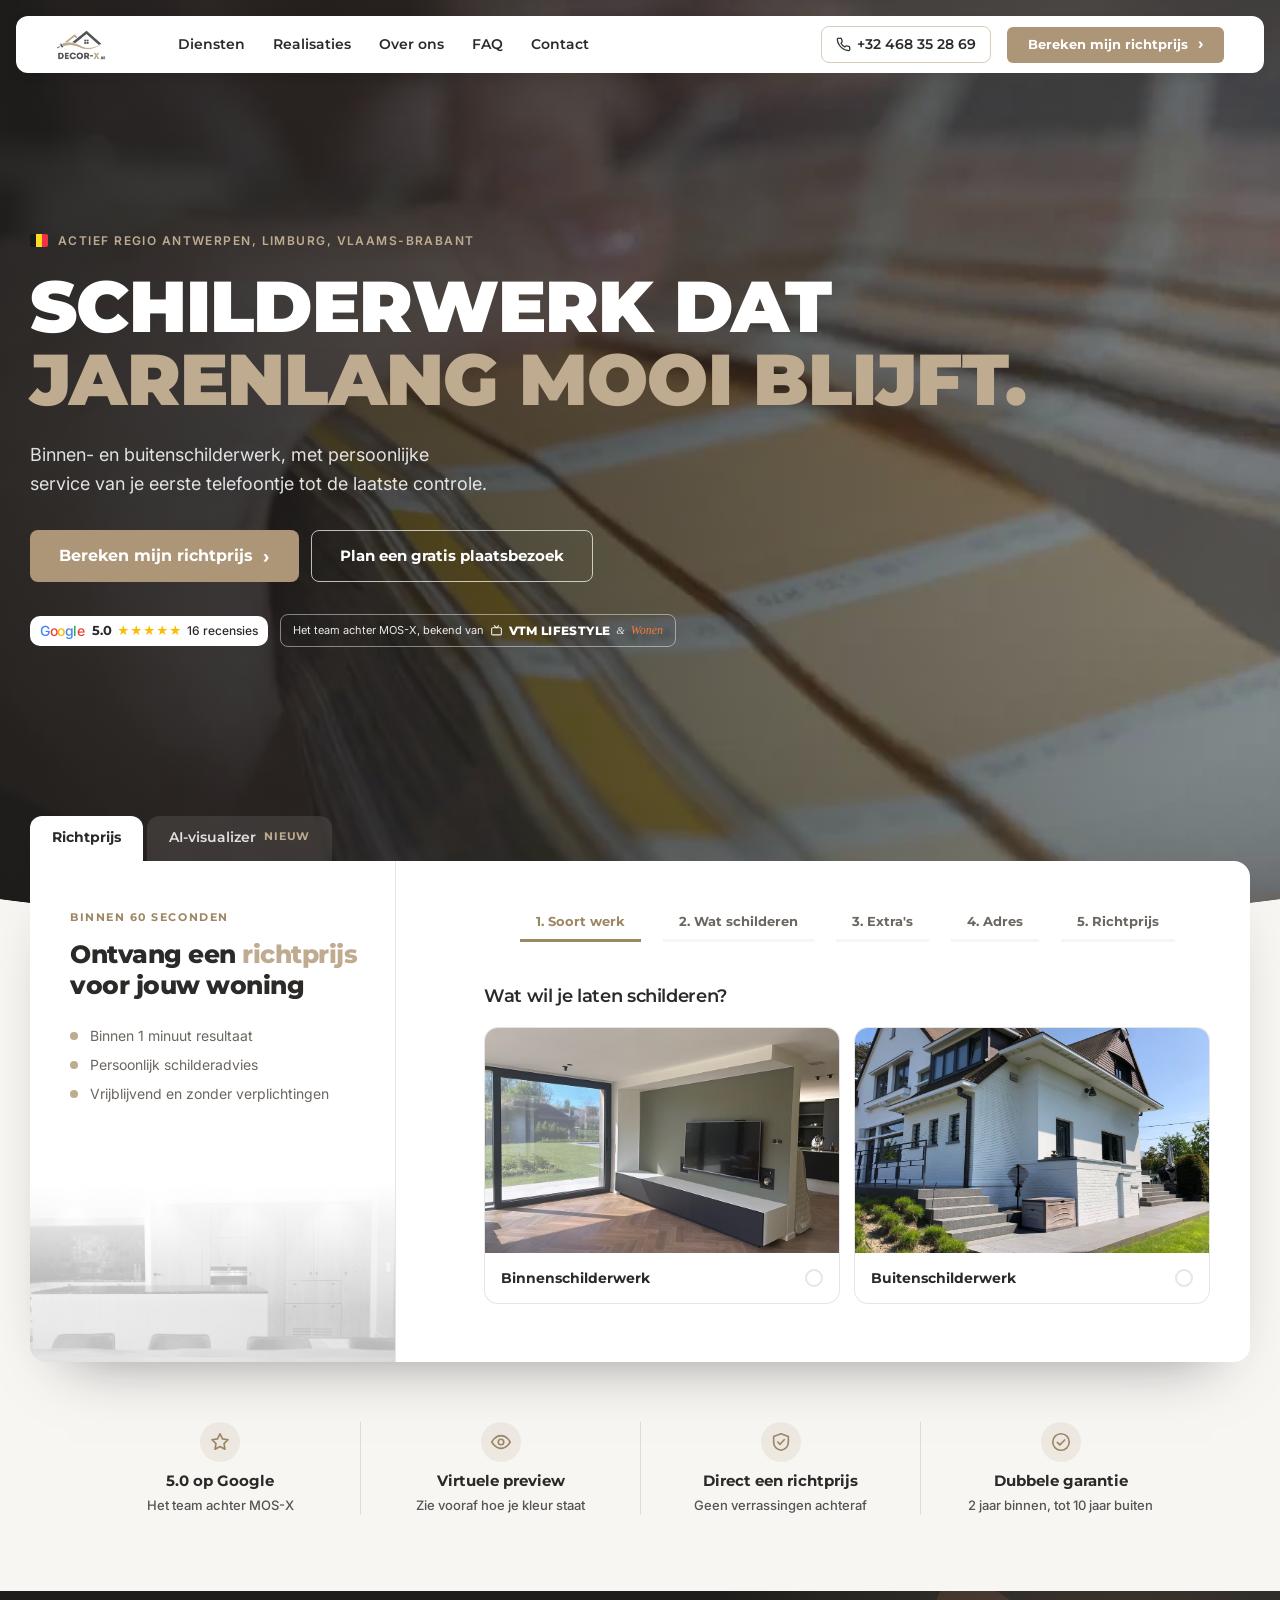
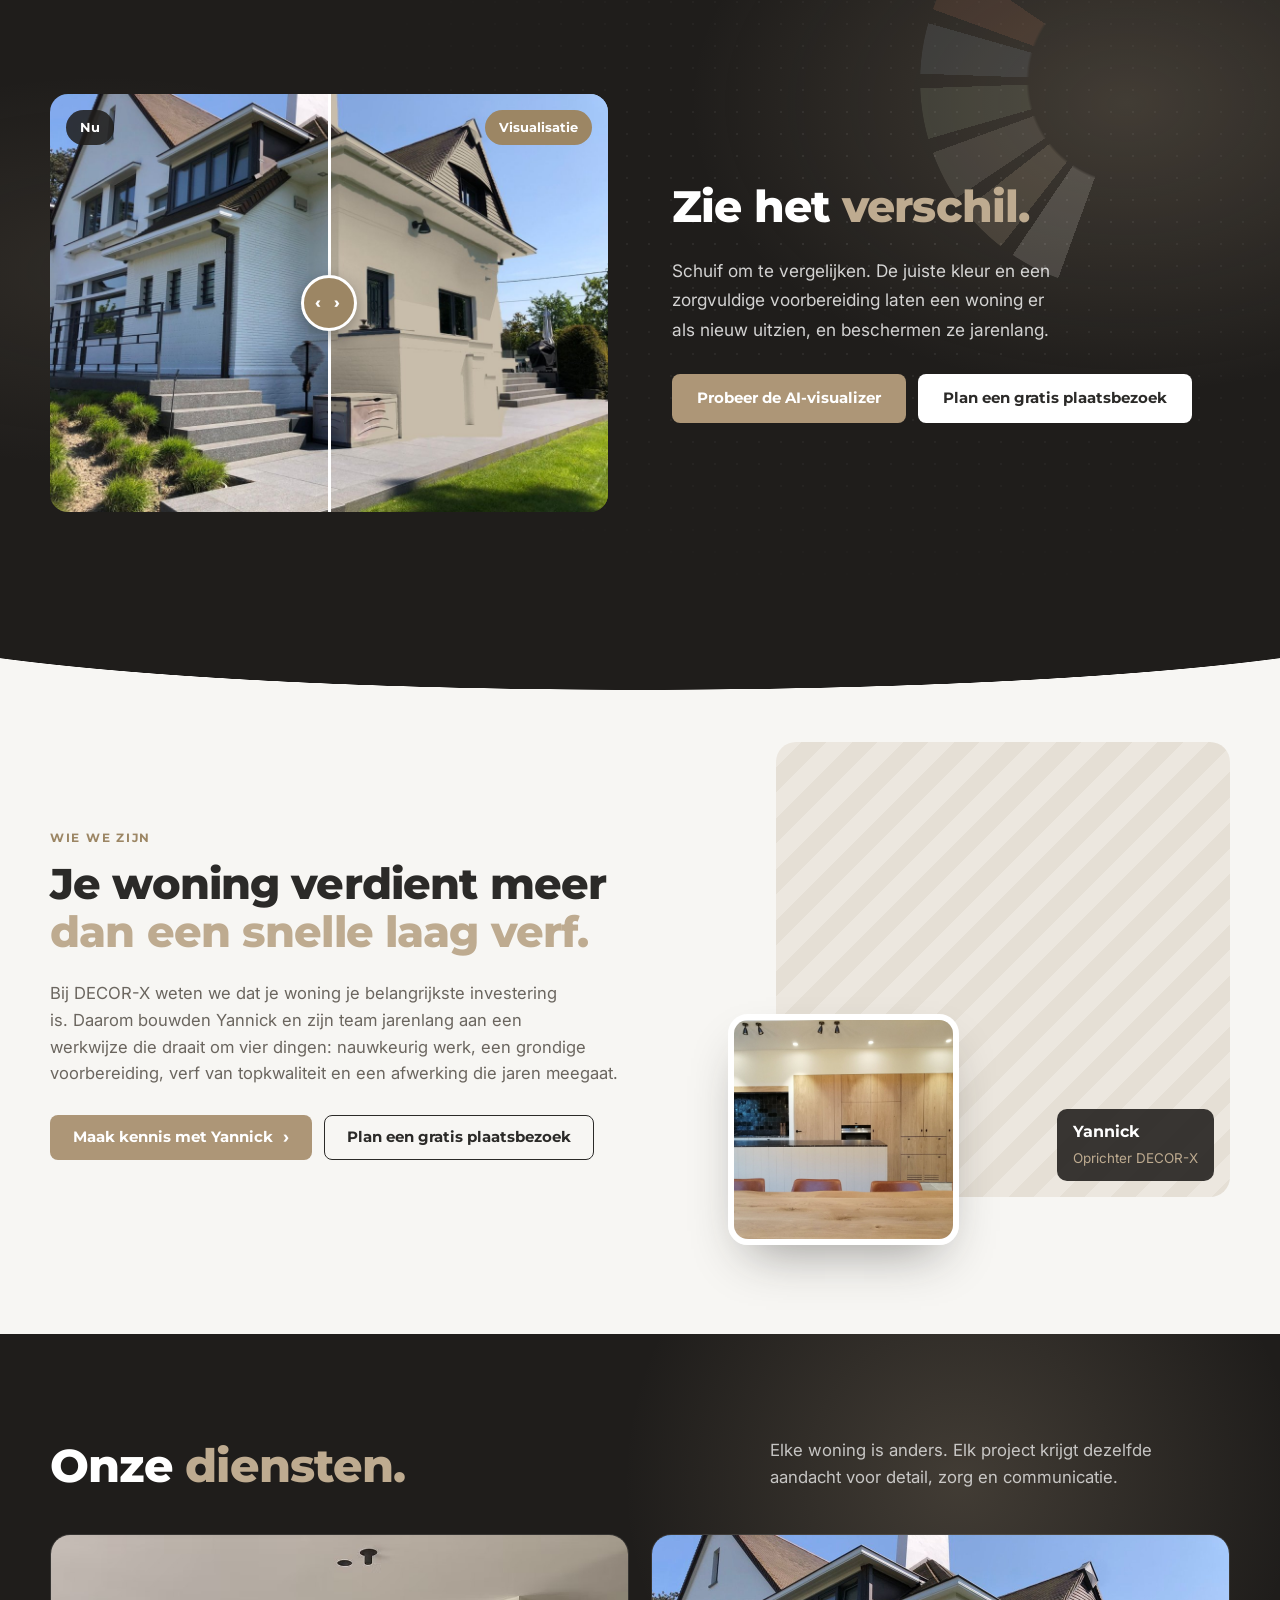
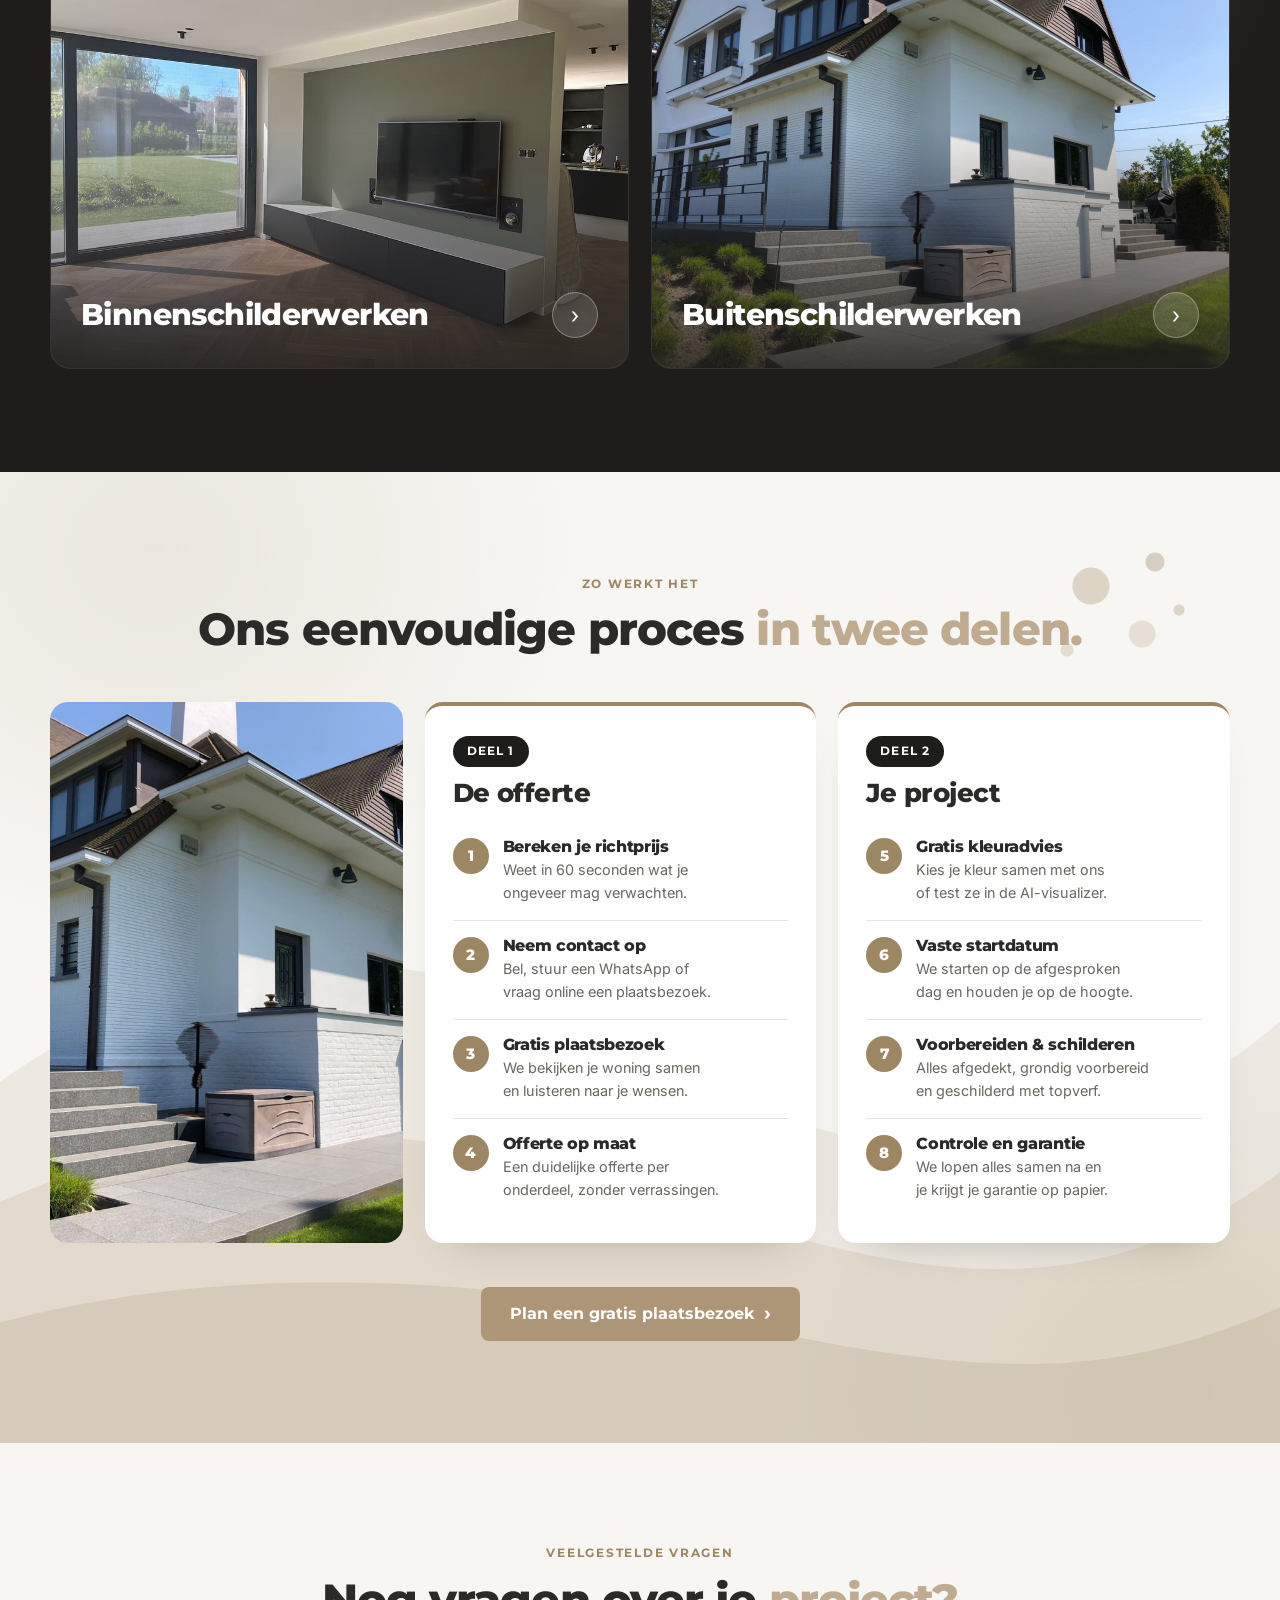
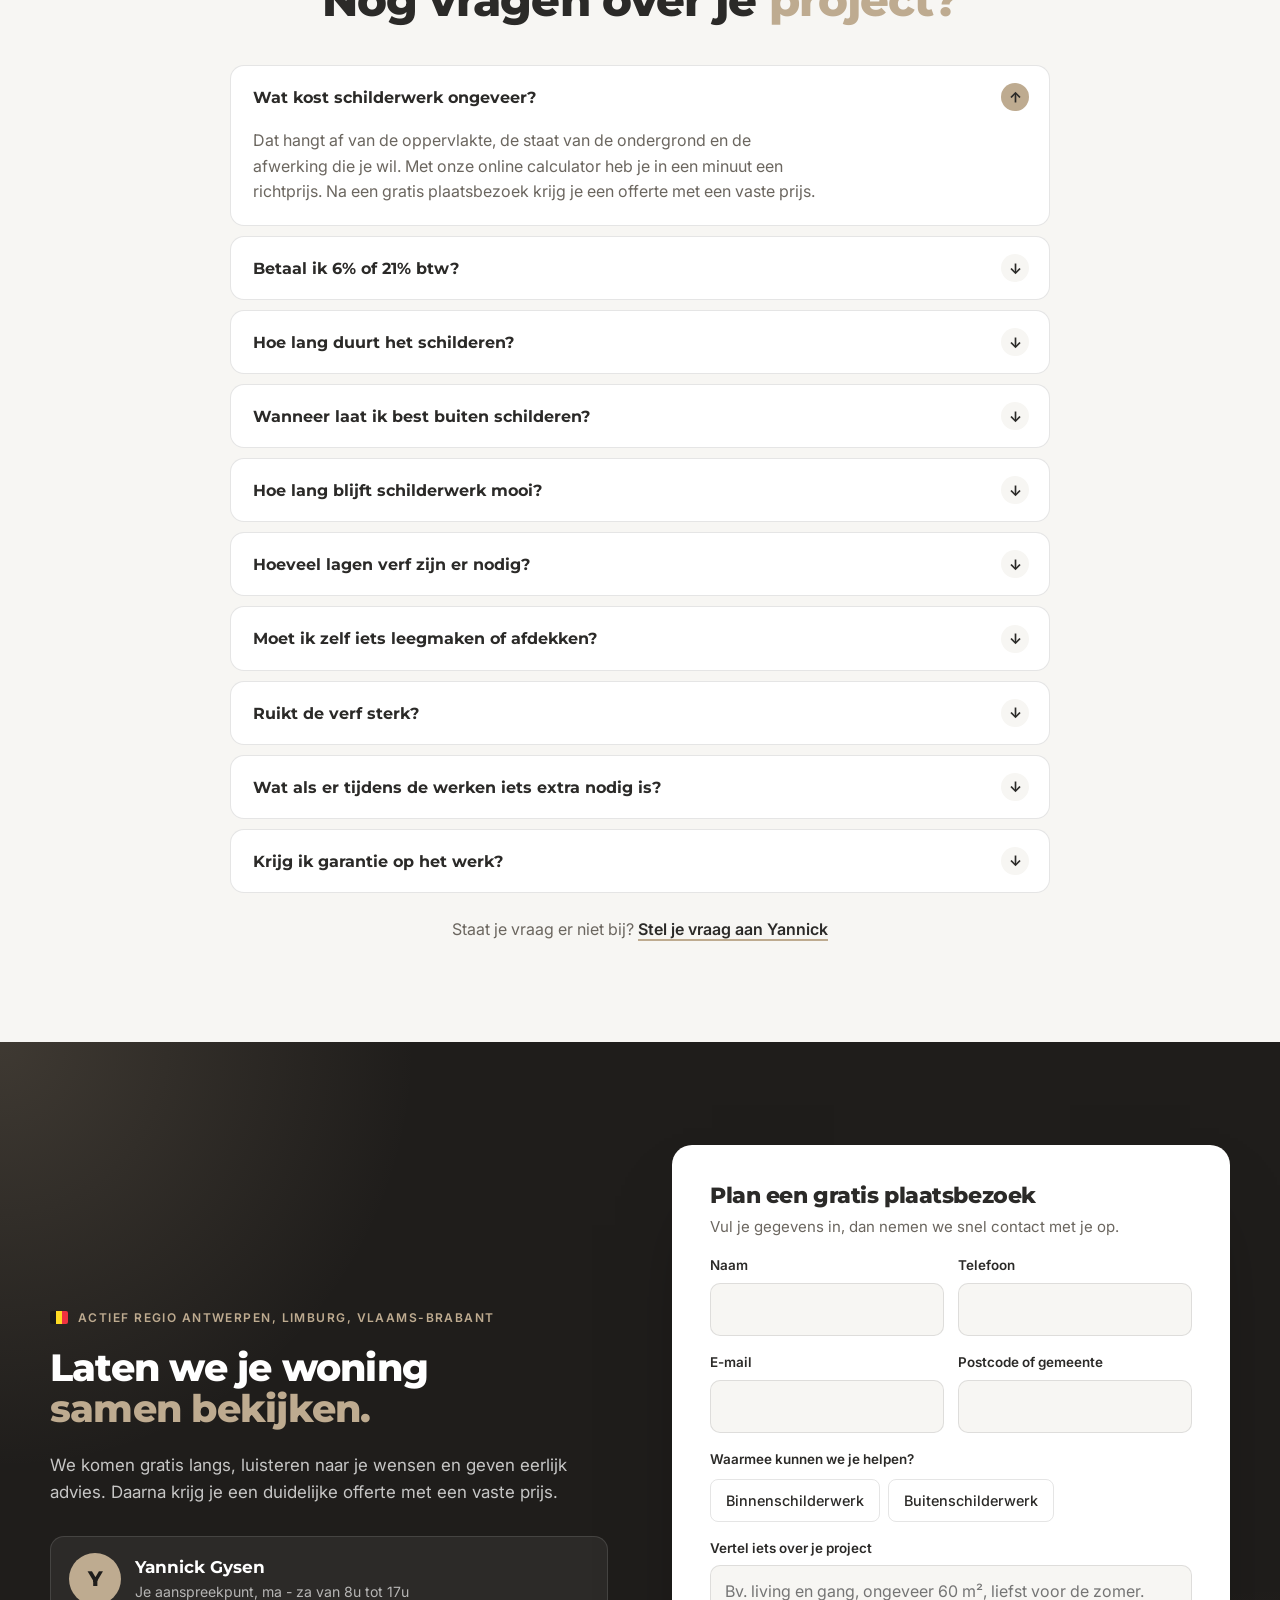
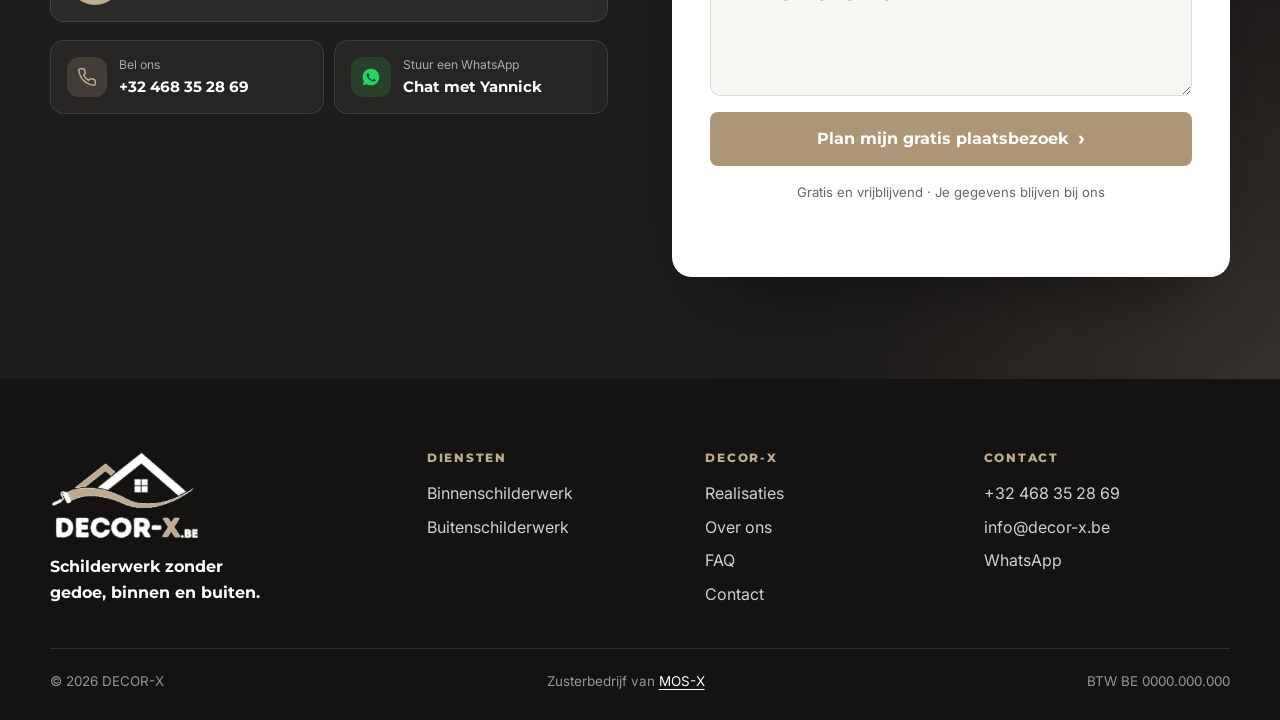
==== commit a5675499: "Alle pagina's: binnen, buiten, over ons, realisaties en nieuwe homepage Co-Authored-By: Claude Opus " ====
--- a/index.html
+++ b/index.html
@@ -14,7 +14,7 @@
   <link rel="preconnect" href="https://fonts.googleapis.com">
   <link rel="preconnect" href="https://fonts.gstatic.com" crossorigin>
   <link href="https://fonts.googleapis.com/css2?family=Montserrat:wght@600;700;800;900&family=Inter:wght@400;500;600&display=swap" rel="stylesheet">
-  <link rel="stylesheet" href="styles.css?v=112">
+  <link rel="stylesheet" href="styles.css?v=149">
 </head>
 <body>
   <a class="skip" href="#main">Naar de inhoud</a>
@@ -25,8 +25,8 @@
       <a class="header__logo" href="#top" aria-label="DECOR-X — home"><img src="logo.png" alt="DECOR-X.be" width="776" height="462"></a>
       <nav class="header__nav" id="menu" aria-label="Hoofdnavigatie">
         <a href="#diensten">Diensten</a>
-        <a href="#realisaties">Realisaties</a>
-        <a href="#over-ons">Over ons</a>
+        <a href="realisaties.html">Realisaties</a>
+        <a href="over-ons.html">Over ons</a>
         <a href="#faq">FAQ</a>
         <a href="#contact">Contact</a>
         <a class="btn btn--accent header__nav-cta" href="#richtprijs">Bereken mijn richtprijs</a>
@@ -270,7 +270,7 @@
       <div class="wrap about__grid">
         <div class="about__copy">
           <p class="eyebrow reveal">Wie we zijn</p>
-          <h2 class="reveal">Je woning verdient meer<br><span class="hl">dan een snelle laag verf.</span></h2>
+          <h2 class="reveal">Je woning verdient meer<br> <span class="hl">dan een snelle laag verf.</span></h2>
           <p class="reveal">Bij <span class="nw">DECOR-X</span> weten we dat je woning je belangrijkste investering is. Daarom bouwden Yannick en zijn team jarenlang aan een werkwijze die draait om vier dingen: nauwkeurig werk, een grondige voorbereiding, verf van topkwaliteit en een afwerking die jaren meegaat.</p>
           <div class="about__cta reveal">
             <a class="btn btn--accent" href="https://wa.me/32468352869?text=Hallo%20Yannick%2C%20ik%20wil%20graag%20kennismaken." target="_blank" rel="noopener">Maak kennis met Yannick <span aria-hidden="true">›</span></a>
@@ -291,25 +291,21 @@
     <!-- ============ DIENSTEN ============ -->
     <section class="services" id="diensten">
       <div class="wrap">
-        <h2 class="sec-title sec-title--light reveal">Binnen en buiten, <span class="hl">gemaakt om te blijven.</span></h2>
-        <p class="sec-sub sec-sub--light reveal">Van één kamer tot je volledige gevel. Elk project krijgt dezelfde voorbereiding en dezelfde zorg.</p>
-        <div class="services__grid">
-          <article class="svc reveal">
-            <div class="svc__img"><img src="realisatie-woonkamer.jpg" alt="" loading="lazy"><div class="svc__head"><i><svg viewBox="0 0 24 24" width="20" height="20" fill="none" stroke="currentColor" stroke-width="2" stroke-linecap="round" stroke-linejoin="round" aria-hidden="true"><path d="M3 11l9-7 9 7"/><path d="M5 10v10h14V10"/></svg></i><div><h3>Binnenschilderwerk</h3><p>Muren, plafonds, deuren en trappen.</p></div></div></div>
-            <div class="svc__body">
-              <p>Muren, plafonds, deuren en trappen, egaal en strak afgewerkt in de kleur en glans die bij je ruimte past.</p>
-              <ul class="checks checks--sm"><li>Strakke lijnen en egale muren</li><li>Kleuradvies op maat</li><li>Meubels en vloeren beschermd</li></ul>
-              <a class="svc__link" href="#contact" data-dienst="Binnenschilderwerk">Plan een plaatsbezoek ›</a>
-            </div>
-          </article>
-          <article class="svc reveal">
-            <div class="svc__img"><img src="dienst-buiten.jpg" alt="" loading="lazy"><div class="svc__head"><i><svg viewBox="0 0 24 24" width="20" height="20" fill="none" stroke="currentColor" stroke-width="2" stroke-linecap="round" stroke-linejoin="round" aria-hidden="true"><circle cx="12" cy="12" r="4"/><path d="M12 2v2M12 20v2M4.9 4.9l1.4 1.4M17.7 17.7l1.4 1.4M2 12h2M20 12h2M4.9 19.1l1.4-1.4M17.7 6.3l1.4-1.4"/></svg></i><div><h3>Buitenschilderwerk</h3><p>Gevels, ramen, deuren en dakgoten.</p></div></div></div>
-            <div class="svc__body">
-              <p>Je gevel, ramen en deuren beschermd tegen regen, vorst en zon, en meteen meer uitstraling voor je woning.</p>
-              <ul class="checks checks--sm"><li>Producten afgestemd op ons klimaat</li><li>Grondige voorbereiding van de ondergrond</li><li>Langere levensduur van je gevel</li></ul>
-              <a class="svc__link" href="#contact" data-dienst="Buitenschilderwerk">Plan een plaatsbezoek ›</a>
-            </div>
-          </article>
+        <div class="svc-head">
+          <div>
+            <h2 class="reveal">Onze <span class="hl">diensten.</span></h2>
+          </div>
+          <p class="reveal">Elke woning is anders. Elk project krijgt dezelfde aandacht voor detail, zorg en communicatie.</p>
+        </div>
+        <div class="sv-grid sv-grid--2">
+          <a class="sv reveal" href="schilderwerken-binnen.html">
+            <img src="realisatie-woonkamer.jpg" alt="" loading="lazy" style="object-position:50% 45%">
+            <div class="sv__body"><h3>Binnenschilderwerken</h3><span class="sv__arrow" aria-hidden="true">›</span></div>
+          </a>
+          <a class="sv reveal" href="schilderwerken-buiten.html">
+            <img src="dienst-buiten.jpg" alt="" loading="lazy" style="object-position:50% 40%">
+            <div class="sv__body"><h3>Buitenschilderwerken</h3><span class="sv__arrow" aria-hidden="true">›</span></div>
+          </a>
         </div>
       </div>
     </section>
@@ -352,11 +348,16 @@
         <p class="eyebrow eyebrow--center reveal">Veelgestelde vragen</p>
         <h2 class="sec-title reveal">Nog vragen over je <span class="hl">project?</span></h2>
         <div class="faq__list reveal">
-          <details open><summary>Wat kost schilderwerk?</summary><p>De prijs hangt af van de oppervlakte, de staat van de ondergrond en de gewenste afwerking. Na een gratis plaatsbezoek krijg je een offerte met een vaste prijs.</p></details>
+          <details open><summary>Wat kost schilderwerk ongeveer?</summary><p>Dat hangt af van de oppervlakte, de staat van de ondergrond en de afwerking die je wil. Met onze online calculator heb je in een minuut een richtprijs. Na een gratis plaatsbezoek krijg je een offerte met een vaste prijs.</p></details>
+          <details><summary>Betaal ik 6% of 21% btw?</summary><p>Is je woning ouder dan 10 jaar en woon je er zelf, dan geldt meestal het verlaagde tarief van 6%. Voor nieuwere woningen is dat 21%. We zetten het juiste tarief duidelijk op je offerte.</p></details>
+          <details><summary>Hoe lang duurt het schilderen?</summary><p>Een gemiddelde kamer is meestal klaar in één tot twee dagen. Een volledige gevel duurt enkele dagen tot een week, afhankelijk van de grootte, de voorbereiding en het weer. Je krijgt vooraf een vaste startdatum.</p></details>
+          <details><summary>Wanneer laat ik best buiten schilderen?</summary><p>Van april tot oktober, op droge dagen boven ongeveer 10 graden. Dan droogt de verf goed en hecht ze het best. Regent het op een geplande dag, dan laten we je dat meteen weten en plannen we opnieuw in.</p></details>
+          <details><summary>Hoe lang blijft schilderwerk mooi?</summary><p>Binnen gaat goed schilderwerk vlot vijf tot tien jaar mee. Buiten rekenen we op acht tot twaalf jaar of meer, op voorwaarde dat de ondergrond grondig is voorbereid en er verf van topkwaliteit gebruikt wordt.</p></details>
+          <details><summary>Hoeveel lagen verf zijn er nodig?</summary><p>Meestal een grondlaag en twee afwerkingslagen. Zo krijg je een egale kleur die lang mooi blijft. Op een ondergrond in goede staat volstaan soms twee lagen.</p></details>
+          <details><summary>Moet ik zelf iets leegmaken of afdekken?</summary><p>Nee. We verplaatsen wat nodig is, dekken meubels en vloeren af en zetten na afloop alles netjes terug. Je hoeft ook niet de hele tijd thuis te zijn.</p></details>
+          <details><summary>Ruikt de verf sterk?</summary><p>Binnen werken we met verf op waterbasis die nauwelijks ruikt. Een kamer kan je meestal dezelfde of de volgende dag weer gebruiken. Even goed verluchten is voldoende.</p></details>
           <details><summary>Wat als er tijdens de werken iets extra nodig is?</summary><p>Dan hoor je dat eerst van ons, met een duidelijke prijs. We doen pas meerwerk na jouw akkoord, zodat je achteraf nooit voor verrassingen staat.</p></details>
-          <details><summary>Wat als het regent op de geplande dag?</summary><p>Buitenwerk is weersafhankelijk. Valt een dag weg door regen, dan laten we je dat meteen weten en plannen we zo snel mogelijk opnieuw in.</p></details>
-          <details><summary>Moet ik zelf iets leegmaken of afdekken?</summary><p>Nee. We verplaatsen wat nodig is, dekken meubels en vloeren af en zetten na afloop alles terug.</p></details>
-          <details><summary>Is er garantie op de uitgevoerde werken?</summary><p>Ja. We bieden 2 jaar beperkte garantie op de meeste residentiële schilderwerken. We leggen dit vooraf duidelijk uit in de offerte.</p></details>
+          <details><summary>Krijg ik garantie op het werk?</summary><p>Ja. Je krijgt 2 jaar garantie op binnenschilderwerk en tot 10 jaar op buitenschilderwerk, afhankelijk van de ondergrond en het verfsysteem. We leggen dit vooraf duidelijk uit in je offerte.</p></details>
         </div>
         <p class="faq__more reveal">Staat je vraag er niet bij? <a href="https://wa.me/32468352869" target="_blank" rel="noopener">Stel je vraag aan Yannick</a></p>
       </div>
@@ -367,23 +368,20 @@
       <div class="wrap contact__grid">
         <div class="contact__copy">
           <p class="region"><svg viewBox="0 0 18 13" width="18" height="13" aria-hidden="true"><rect width="6" height="13" fill="#1a1a1a"/><rect x="6" width="6" height="13" fill="#fdda24"/><rect x="12" width="6" height="13" fill="#ef3340"/></svg>Actief regio Antwerpen, Limburg, Vlaams-Brabant</p>
-          <h2>Klaar voor schilderwerk <span class="hl">dat blijft?</span></h2>
-          <p>Vraag een gratis plaatsbezoek aan. Je hoort snel van ons, met persoonlijk advies van Yannick.</p>
+          <h2>Laten we je woning<br> <span class="hl">samen bekijken.</span></h2>
+          <p>We komen gratis langs, luisteren naar je wensen en geven eerlijk advies. Daarna krijg je een duidelijke offerte met een vaste prijs.</p>
           <div class="person">
             <div class="person__avatar" aria-hidden="true">Y</div>
-            <div>
-              <b>Yannick Gysen</b>
-              <span>Vakspecialist <span class="nw">DECOR-X</span></span>
-              <small>Ma - Za: 08:00 - 17:00 | Zo: gesloten</small>
-            </div>
-          </div>
-          <div class="contact__links">
-            <a class="btn btn--whatsapp" href="https://wa.me/32468352869" target="_blank" rel="noopener"><svg viewBox="0 0 24 24" width="18" height="18" fill="currentColor" aria-hidden="true"><path d="M12 2a10 10 0 0 0-8.6 15.1L2 22l5-1.3A10 10 0 1 0 12 2zm5.3 14.1c-.2.6-1.3 1.2-1.8 1.3-.5.1-1 .1-3.2-.7-2.7-1.1-4.4-3.8-4.6-4-.1-.2-1.1-1.4-1.1-2.7s.7-1.9.9-2.2c.2-.3.5-.3.7-.3h.5c.2 0 .4 0 .6.5l.8 2c.1.2.1.4 0 .5l-.3.5-.4.4c-.1.1-.3.3-.1.6.2.3.8 1.3 1.7 2.1 1.2 1 2.1 1.3 2.4 1.5.3.1.5.1.6-.1l.9-1c.2-.3.4-.2.6-.1l1.9.9c.3.1.5.2.5.3.1.1.1.7-.1 1.3z"/></svg>WhatsApp Yannick</a>
-            <a class="contact__tel" href="tel:+32468352869">+32 468 35 28 69</a>
-          </div>
+            <div><b>Yannick Gysen</b><span>Je aanspreekpunt, ma - za van 8u tot 17u</span></div>
+          </div>
+          <ul class="reach">
+            <li><a href="tel:+32468352869"><span class="reach__ic"><svg viewBox="0 0 24 24" width="20" height="20" fill="none" stroke="currentColor" stroke-width="1.8" stroke-linecap="round" stroke-linejoin="round" aria-hidden="true"><path d="M22 16.9v3a2 2 0 0 1-2.2 2 19.8 19.8 0 0 1-8.6-3.1 19.5 19.5 0 0 1-6-6A19.8 19.8 0 0 1 2.1 4.2 2 2 0 0 1 4.1 2h3a2 2 0 0 1 2 1.7c.1 1 .4 1.9.7 2.8a2 2 0 0 1-.5 2.1L8 9.9a16 16 0 0 0 6 6l1.3-1.3a2 2 0 0 1 2.1-.4c.9.3 1.8.6 2.8.7a2 2 0 0 1 1.7 2z"/></svg></span><span><small>Bel ons</small>+32 468 35 28 69</span></a></li>
+            <li><a href="https://wa.me/32468352869" target="_blank" rel="noopener"><span class="reach__ic reach__ic--wa"><svg viewBox="0 0 24 24" width="20" height="20" fill="currentColor" aria-hidden="true"><path d="M12 2a10 10 0 0 0-8.6 15.1L2 22l5-1.3A10 10 0 1 0 12 2zm5.3 14.1c-.2.6-1.3 1.2-1.8 1.3-.5.1-1 .1-3.2-.7-2.7-1.1-4.4-3.8-4.6-4-.1-.2-1.1-1.4-1.1-2.7s.7-1.9.9-2.2c.2-.3.5-.3.7-.3h.5c.2 0 .4 0 .6.5l.8 2c.1.2.1.4 0 .5l-.3.5-.4.4c-.1.1-.3.3-.1.6.2.3.8 1.3 1.7 2.1 1.2 1 2.1 1.3 2.4 1.5.3.1.5.1.6-.1l.9-1c.2-.3.4-.2.6-.1l1.9.9c.3.1.5.2.5.3.1.1.1.7-.1 1.3z"/></svg></span><span><small>Stuur een WhatsApp</small>Chat met Yannick</span></a></li>
+          </ul>
         </div>
         <form class="form" id="form" novalidate>
           <h3>Plan een gratis plaatsbezoek</h3>
+          <p class="form__intro">Vul je gegevens in, dan nemen we snel contact met je op.</p>
           <div class="form__row">
             <label>Naam<input name="naam" type="text" autocomplete="name" required></label>
             <label>Telefoon<input name="telefoon" type="tel" autocomplete="tel"></label>
@@ -401,6 +399,7 @@
           </fieldset>
           <label>Vertel iets over je project<textarea name="bericht" rows="4" placeholder="Bv. living en gang, ongeveer 60 m², liefst voor de zomer."></textarea></label>
           <button class="btn btn--accent btn--lg form__send" type="submit">Plan mijn gratis plaatsbezoek <span aria-hidden="true">›</span></button>
+          <p class="form__safe">Gratis en vrijblijvend · Je gegevens blijven bij ons</p>
           <p class="form__note" id="note" role="status"></p>
         </form>
       </div>
@@ -416,13 +415,13 @@
       </div>
       <div>
         <h4>Diensten</h4>
-        <a href="#diensten">Binnenschilderwerk</a>
-        <a href="#diensten">Buitenschilderwerk</a>
+        <a href="schilderwerken-binnen.html">Binnenschilderwerk</a>
+        <a href="schilderwerken-buiten.html">Buitenschilderwerk</a>
       </div>
       <div>
         <h4><span class="nw">DECOR-X</span></h4>
-        <a href="#realisaties">Realisaties</a>
-        <a href="#over-ons">Over ons</a>
+        <a href="realisaties.html">Realisaties</a>
+        <a href="over-ons.html">Over ons</a>
         <a href="#faq">FAQ</a>
         <a href="#contact">Contact</a>
       </div>
@@ -443,6 +442,24 @@
   <div class="mobilebar">
     <a class="mobilebar__tel" href="tel:+32468352869"><svg viewBox="0 0 24 24" width="17" height="17" fill="none" stroke="currentColor" stroke-width="2" stroke-linecap="round" stroke-linejoin="round" aria-hidden="true"><path d="M22 16.9v3a2 2 0 0 1-2.2 2 19.8 19.8 0 0 1-8.6-3.1 19.5 19.5 0 0 1-6-6A19.8 19.8 0 0 1 2.1 4.2 2 2 0 0 1 4.1 2h3a2 2 0 0 1 2 1.7c.1 1 .4 1.9.7 2.8a2 2 0 0 1-.5 2.1L8 9.9a16 16 0 0 0 6 6l1.3-1.3a2 2 0 0 1 2.1-.4c.9.3 1.8.6 2.8.7a2 2 0 0 1 1.7 2z"/></svg>+32 468 35 28 69</a>
     <a class="mobilebar__wa" href="https://wa.me/32468352869" target="_blank" rel="noopener" aria-label="WhatsApp"><svg viewBox="0 0 24 24" width="22" height="22" fill="currentColor" aria-hidden="true"><path d="M12 2a10 10 0 0 0-8.6 15.1L2 22l5-1.3A10 10 0 1 0 12 2zm5.3 14.1c-.2.6-1.3 1.2-1.8 1.3-.5.1-1 .1-3.2-.7-2.7-1.1-4.4-3.8-4.6-4-.1-.2-1.1-1.4-1.1-2.7s.7-1.9.9-2.2c.2-.3.5-.3.7-.3h.5c.2 0 .4 0 .6.5l.8 2c.1.2.1.4 0 .5l-.3.5-.4.4c-.1.1-.3.3-.1.6.2.3.8 1.3 1.7 2.1 1.2 1 2.1 1.3 2.4 1.5.3.1.5.1.6-.1l.9-1c.2-.3.4-.2.6-.1l1.9.9c.3.1.5.2.5.3.1.1.1.7-.1 1.3z"/></svg></a>
+  </div>
+
+  <!-- Meer info over een dienst -->
+  <div class="info" id="info" hidden role="dialog" aria-modal="true" aria-labelledby="info-title">
+    <div class="info__box">
+      <button class="info__close" type="button" id="info-close" aria-label="Sluiten">×</button>
+      <img class="info__img" id="info-img" alt="">
+      <div class="info__body">
+        <span class="acc__nr" id="info-nr"></span>
+        <h3 id="info-title"></h3>
+        <p id="info-text"></p>
+        <ul class="checks checks--sm" id="info-list"></ul>
+        <div class="info__cta">
+          <a class="btn btn--accent" href="#richtprijs" id="info-calc">Bereken mijn richtprijs <span aria-hidden="true">›</span></a>
+          <a class="btn btn--line" href="#contact" id="info-book">Plan een gratis plaatsbezoek</a>
+        </div>
+      </div>
+    </div>
   </div>
 
   <!-- AI-visualizer: editor in een eigen venster -->
@@ -490,6 +507,6 @@
     </form>
   </div>
 
-  <script src="script.js?v=46"></script>
+  <script src="script.js?v=53"></script>
 </body>
 </html>
--- a/styles.css
+++ b/styles.css
@@ -155,7 +155,7 @@
 .calc__tabs li.is-on { color: var(--accent-dark); font-weight: 700; border-color: var(--accent-dark); }
 .calc__label { margin-top: clamp(26px, 3vw, 40px); font-size: 1.2rem; font-weight: 600; text-align: left; }
 .calc .picker__grid { margin: 0; max-width: none; }
-.calc .pick img { aspect-ratio: 16 / 9; }
+.calc .pick img { aspect-ratio: 4 / 3; }
 /* voordelen onder de calculator */
 .perks { margin: clamp(56px, 7vw, 96px) auto 0; max-width: 1180px; display: grid; grid-template-columns: repeat(4, 1fr); gap: 32px 0; text-align: center; }
 .perks li { padding: 4px clamp(10px, 1.6vw, 24px); border-left: 1px solid var(--line); }
@@ -324,7 +324,7 @@
 .reviews__cta { margin-top: clamp(32px, 4vw, 48px); }
 /* ---------- Voor en na ---------- */
 .ba { position: relative; isolation: isolate; overflow: hidden; padding: clamp(60px, 8vw, 110px) 0; color: #fff;
-  background: radial-gradient(55% 75% at 88% 18%, rgba(190, 171, 144, .22), transparent 62%), radial-gradient(45% 60% at 6% 100%, rgba(190, 171, 144, .12), transparent 70%), var(--dark); }
+  background: radial-gradient(55% 75% at 88% 18%, rgba(190, 171, 144, .22), transparent 62%), radial-gradient(40% 45% at 8% 45%, rgba(190, 171, 144, .1), transparent 70%), var(--dark); }
 /* fijn puntenraster, vervaagt naar de randen */
 .ba::before { content: ""; position: absolute; inset: 0; z-index: -1; background: radial-gradient(rgba(255, 255, 255, .09) 1px, transparent 1.4px) 0 0 / 22px 22px; -webkit-mask-image: radial-gradient(70% 80% at 70% 40%, #000, transparent 75%); mask-image: radial-gradient(70% 80% at 70% 40%, #000, transparent 75%); }
 /* waaier van kleurstalen rechtsboven */
@@ -346,6 +346,135 @@
 .ba__cta { margin-top: 30px; display: flex; flex-wrap: wrap; gap: 12px; }
 .ba__cta .btn { padding: 15px 24px; }
 .btn--white { background: #fff; color: var(--ink); }
+/* ---------- Dienstpagina's ---------- */
+.pg-hero { position: relative; isolation: isolate; display: flex; align-items: center; min-height: 78vh; padding: 150px 0 90px; color: #fff; background: linear-gradient(90deg, rgba(31, 29, 27, .9), rgba(31, 29, 27, .55) 55%, rgba(31, 29, 27, .25)), var(--img) center / cover; }
+.pg-hero h1 { margin-top: 8px; max-width: 1000px; font-size: clamp(2.2rem, 4.4vw, 3.5rem); line-height: 1.05; }
+.pg-hero__lead { margin-top: 22px; max-width: 560px; font-size: 1.12rem; line-height: 1.7; color: rgba(255, 255, 255, .85); }
+.pg-hero__cta { margin-top: 30px; display: flex; flex-wrap: wrap; gap: 12px; }
+.pg-sec { padding: clamp(60px, 8vw, 110px) 0; }
+.pg-sec--dark { background: radial-gradient(55% 75% at 85% 15%, rgba(190, 171, 144, .18), transparent 62%), var(--dark); color: #fff; }
+.pg-sec--soft { background: #fff; }
+.pg-sec .eyebrow--center { margin-bottom: 10px; }
+.pg-items { margin-top: clamp(30px, 4vw, 48px); display: grid; grid-template-columns: repeat(4, minmax(0, 1fr)); gap: 14px; }
+.pg-item { display: flex; align-items: center; gap: 14px; padding: 18px 20px; border-radius: 16px; background: #fff; border: 1px solid var(--line); font-family: var(--display); font-weight: 700; font-size: .98rem; transition: border-color .25s, transform .25s; }
+.pg-item:hover { border-color: var(--accent); transform: translateY(-2px); }
+.pg-item__ic { flex: none; width: 46px; height: 46px; border-radius: 12px; display: grid; place-items: center; background: rgba(190, 171, 144, .16); color: var(--accent-dark); }
+.pg-steps { margin-top: clamp(30px, 4vw, 48px); display: grid; grid-template-columns: repeat(3, minmax(0, 1fr)); gap: 18px; }
+.pg-steps li { padding: 28px 26px; border-radius: 18px; background: rgba(255, 255, 255, .05); border: 1px solid rgba(255, 255, 255, .1); }
+.pg-steps span { font-family: var(--display); font-weight: 800; font-size: 2.2rem; color: var(--accent); line-height: 1; }
+.pg-steps h3 { margin-top: 14px; font-size: 1.3rem; }
+.pg-steps p { margin-top: 10px; color: rgba(255, 255, 255, .75); font-size: .96rem; line-height: 1.65; }
+.pg-split { display: grid; grid-template-columns: 1fr 1.1fr; gap: clamp(30px, 5vw, 72px); align-items: center; }
+.pg-split__img { border-radius: 20px; overflow: hidden; aspect-ratio: 4 / 3; }
+.pg-split__img img { width: 100%; height: 100%; object-fit: cover; }
+.pg-split h2, .pg-price h2 { font-size: clamp(1.8rem, 3.4vw, 2.6rem); line-height: 1.1; }
+.pg-split p:not(.eyebrow), .pg-price > div > p:not(.eyebrow) { margin-top: 18px; color: var(--muted); font-size: 1.04rem; line-height: 1.7; }
+.pg-price { display: grid; grid-template-columns: 1.1fr .9fr; gap: clamp(30px, 5vw, 72px); align-items: center; }
+.pg-price__cta { margin-top: 26px; display: flex; flex-wrap: wrap; gap: 10px; }
+.pg-price__list { padding: 28px 30px; border-radius: 18px; background: var(--paper); }
+.pg-end { padding: clamp(60px, 8vw, 100px) 0; text-align: center; color: #fff; background: radial-gradient(60% 80% at 50% 0%, rgba(190, 171, 144, .2), transparent 65%), var(--dark); }
+.pg-end h2 { font-size: clamp(1.8rem, 3.6vw, 2.8rem); }
+.pg-end p { margin: 16px auto 0; max-width: 520px; color: rgba(255, 255, 255, .78); }
+.pg-end .pg-hero__cta { justify-content: center; }
+@media (max-width: 1080px) { .pg-items { grid-template-columns: repeat(2, minmax(0, 1fr)); } }
+@media (max-width: 860px) { .pg-steps, .pg-split, .pg-price { grid-template-columns: 1fr; } .pg-hero h1 br { display: none; } }
+@media (max-width: 600px) { .pg-items { grid-template-columns: 1fr; } }
+
+/* --- buitenpagina: mozaiek met materialen --- */
+.bento { margin-top: clamp(30px, 4vw, 48px); display: grid; grid-template-columns: repeat(4, minmax(0, 1fr)); grid-auto-rows: 190px; gap: 14px; }
+.bt { position: relative; isolation: isolate; overflow: hidden; display: flex; flex-direction: column; justify-content: space-between; padding: 16px; border-radius: 18px; color: #fff; transition: transform .35s var(--ease), box-shadow .35s; }
+.bt:hover { transform: translateY(-4px); box-shadow: 0 22px 40px -24px rgba(31, 29, 27, .6); }
+.bt::after { content: ""; position: absolute; inset: 0; z-index: -1; background: linear-gradient(180deg, rgba(31, 29, 27, 0) 35%, rgba(31, 29, 27, .7)); }
+.bt--big { grid-column: span 2; grid-row: span 2; }
+.bt--wide { grid-column: span 2; }
+.bt--photo { background: var(--img) center / cover; }
+.bt__ic { width: 44px; height: 44px; border-radius: 12px; display: grid; place-items: center; background: rgba(255, 255, 255, .2); border: 1px solid rgba(255, 255, 255, .35); backdrop-filter: blur(8px); -webkit-backdrop-filter: blur(8px); transition: background .3s, color .3s; }
+.bt:hover .bt__ic { background: #fff; color: var(--ink); }
+.bt__label { font-family: var(--display); font-weight: 700; font-size: 1.05rem; line-height: 1.25; text-shadow: 0 1px 8px rgba(0, 0, 0, .3); }
+.bt--big .bt__label { font-size: clamp(1.4rem, 2.4vw, 1.9rem); }
+/* materiaaltexturen */
+.bt--crepi { background: radial-gradient(rgba(0, 0, 0, .14) 1px, transparent 1.6px) 0 0 / 6px 6px, radial-gradient(rgba(255, 255, 255, .5) 1px, transparent 1.6px) 3px 3px / 7px 7px, linear-gradient(135deg, #d9cbb3, #bfae92); }
+.bt--hout { background: repeating-linear-gradient(90deg, rgba(0, 0, 0, .08) 0 2px, transparent 2px 22px), repeating-linear-gradient(90deg, #a77a52 0 7px, #9b6f48 7px 11px, #b0835a 11px 22px); }
+.bt--kroon { background: linear-gradient(180deg, #f1ece2 0 36%, #3a3b3c 36% 44%, #f1ece2 44% 50%, #8a8a86 50% 100%); }
+.bt--kroon .bt__label { color: #fff; }
+.bt--poort { background: repeating-linear-gradient(180deg, #8c99a2 0 20px, #75828b 20px 23px); }
+.bt--metaal { background: repeating-linear-gradient(90deg, rgba(255, 255, 255, .12) 0 3px, transparent 3px 26px), linear-gradient(135deg, #3a3b3c, #5d6165 50%, #2f3032); }
+.bt--tuin { background: repeating-linear-gradient(90deg, rgba(0, 0, 0, .1) 0 2px, transparent 2px 26px), linear-gradient(135deg, #9fab8f, #7f8b70); }
+/* aanpak op een donkere foto */
+.ap { position: relative; isolation: isolate; overflow: hidden; padding: clamp(70px, 9vw, 120px) 0; color: #fff; background: radial-gradient(50% 70% at 12% 0%, rgba(190, 171, 144, .22), transparent 65%), radial-gradient(45% 60% at 95% 100%, rgba(190, 171, 144, .16), transparent 70%), var(--dark); }
+/* brede verfstreken op de achtergrond */
+.ap::before { content: ""; position: absolute; z-index: -1; left: -10%; right: -10%; top: 38%; height: 180px; transform: rotate(-4deg); background: linear-gradient(90deg, transparent, rgba(190, 171, 144, .1) 15%, rgba(190, 171, 144, .06) 85%, transparent); border-radius: 90px 20px 120px 40px; filter: blur(2px); }
+.ap__steps { position: relative; margin-top: clamp(36px, 4.6vw, 56px); display: grid; grid-template-columns: repeat(3, minmax(0, 1fr)); gap: 22px; counter-reset: s; }
+.ap__steps::before { content: ""; position: absolute; top: 58px; left: 16%; right: 16%; border-top: 2px dashed rgba(190, 171, 144, .45); z-index: -1; }
+.ap__steps li { position: relative; padding: 30px 26px 28px; border-radius: 20px; text-align: center; background: rgba(255, 255, 255, .06); border: 1px solid rgba(255, 255, 255, .12); backdrop-filter: blur(10px); -webkit-backdrop-filter: blur(10px); transition: transform .35s var(--ease), border-color .35s; }
+.ap__steps li:hover { transform: translateY(-6px); border-color: rgba(190, 171, 144, .6); }
+.ap__nr { position: absolute; top: 14px; right: 18px; font-family: var(--display); font-weight: 900; font-size: 2.4rem; line-height: 1; color: transparent; -webkit-text-stroke: 1px rgba(190, 171, 144, .5); }
+.ap__ic { width: 64px; height: 64px; margin: 0 auto; border-radius: 50%; display: grid; place-items: center; background: var(--accent); color: var(--dark); box-shadow: 0 0 0 8px rgba(190, 171, 144, .15); }
+.ap__steps h3 { margin-top: 18px; font-size: 1.35rem; }
+.ap__steps p { margin-top: 8px; color: rgba(255, 255, 255, .78); font-size: .98rem; }
+/* drie voordelen en prijsfactoren */
+.perks-3 { margin-top: 24px; display: flex; flex-wrap: wrap; gap: 10px; }
+.perks-3 li, .factors li { display: inline-flex; align-items: center; gap: 10px; padding: 10px 16px 10px 10px; border-radius: 999px; background: #fff; border: 1px solid var(--line); font-family: var(--display); font-weight: 700; font-size: .92rem; }
+.perks-3 span, .factors span { width: 34px; height: 34px; border-radius: 50%; display: grid; place-items: center; background: rgba(190, 171, 144, .18); color: var(--accent-dark); }
+.factors { display: grid; grid-template-columns: repeat(2, minmax(0, 1fr)); gap: 12px; }
+.factors li { border-radius: 14px; padding: 14px 16px 14px 12px; background: var(--paper); }
+@media (max-width: 1080px) { .bento { grid-template-columns: repeat(2, minmax(0, 1fr)); } }
+@media (max-width: 860px) { .ap__steps { grid-template-columns: 1fr; } .ap__steps::before { display: none; } }
+@media (max-width: 600px) { .bento { grid-auto-rows: 150px; } .bt--big { grid-column: span 2; grid-row: span 1; } .factors { grid-template-columns: 1fr; } }
+
+/* --- buitenpagina v3: materiaalkaarten met duotone iconen --- */
+.pg-sec--glow { position: relative; isolation: isolate; overflow: hidden; }
+.pg-sec--glow::before { content: ""; position: absolute; inset: 0; z-index: -1; background: radial-gradient(45% 55% at 0% 0%, rgba(190, 171, 144, .22), transparent 70%), radial-gradient(40% 50% at 100% 100%, rgba(190, 171, 144, .18), transparent 70%); }
+.mats { margin-top: clamp(30px, 4vw, 48px); display: grid; grid-template-columns: repeat(4, minmax(0, 1fr)); gap: 16px; }
+.mat { --duo: rgba(190, 171, 144, .35); position: relative; display: flex; flex-direction: column; gap: 18px; padding: 26px 22px 24px; border-radius: 20px; background: #fff; border: 1px solid var(--line); box-shadow: 0 14px 30px -26px rgba(31, 29, 27, .5); transition: transform .35s var(--ease), border-color .35s, box-shadow .35s; }
+.mat:hover { --duo: rgba(190, 171, 144, .6); transform: translateY(-5px); border-color: var(--accent); box-shadow: 0 24px 40px -26px rgba(31, 29, 27, .55); }
+.mat__nr { position: absolute; top: 18px; right: 20px; font-family: var(--display); font-weight: 800; font-size: .8rem; letter-spacing: .1em; color: rgba(43, 42, 40, .28); }
+.mat__ic { width: 68px; height: 68px; border-radius: 18px; display: grid; place-items: center; color: var(--ink); background: linear-gradient(135deg, var(--paper), #fff); border: 1px solid var(--line); transition: background .35s; }
+.mat:hover .mat__ic { background: linear-gradient(135deg, #f1e8da, #fff); }
+.mat h3 { font-size: 1.05rem; line-height: 1.3; }
+.gains { margin-top: 28px; display: grid; grid-template-columns: repeat(3, minmax(0, 1fr)); border-top: 1px solid var(--line); }
+.gains div { display: flex; flex-direction: column; align-items: flex-start; gap: 8px; padding: 18px 12px 4px 0; }
+.gains div + div { padding-left: 18px; border-left: 1px solid var(--line); }
+.gains span { flex: none; color: var(--accent-dark); }
+.gains b { font-family: var(--display); font-size: .92rem; line-height: 1.3; white-space: nowrap; }
+.factors2 { counter-reset: f; display: grid; grid-template-columns: 1fr; }
+.factors2 li { counter-increment: f; display: flex; align-items: baseline; gap: 14px; padding: 16px 0; border-bottom: 1px solid var(--line); font-family: var(--display); font-weight: 600; font-size: .98rem; }
+.factors2 li::before { content: counter(f, decimal-leading-zero); font-weight: 800; font-size: .8rem; letter-spacing: .08em; color: var(--accent-dark); }
+.pg-sec--curve { position: relative; }
+.pg-sec--curve::before { content: ""; position: absolute; left: 0; right: 0; top: -1px; height: clamp(30px, 5vw, 70px); background: radial-gradient(ellipse 62% 100% at 50% 0, var(--paper) 99.4%, transparent 100%); }
+@media (max-width: 1080px) { .mats { grid-template-columns: repeat(2, minmax(0, 1fr)); } }
+@media (max-width: 600px) { .gains b { white-space: normal; } .gains { grid-template-columns: 1fr; } .gains div + div { padding-left: 0; border-left: 0; } .factors2 { grid-template-columns: 1fr; } }
+
+.mats--4 { grid-template-columns: repeat(4, minmax(0, 1fr)); }
+.pg-split--rev { grid-template-columns: 1.1fr 1fr; }
+@media (max-width: 860px) { .pg-split--rev { grid-template-columns: 1fr; } .pg-split--rev .pg-split__img { order: -1; } }
+
+/* ---------- Pagina over ons ---------- */
+.ov-hero { padding: 170px 0 70px; text-align: center; color: #fff; background: radial-gradient(60% 80% at 80% 0%, rgba(190, 171, 144, .2), transparent 62%), var(--dark); }
+.ov-hero h1 { margin: 8px auto 0; max-width: 900px; font-size: clamp(2.2rem, 4.6vw, 3.6rem); line-height: 1.06; }
+.ov-hero__lead { margin: 20px auto 0; max-width: 600px; font-size: 1.12rem; line-height: 1.7; color: rgba(255, 255, 255, .8); }
+.ov-owner { display: grid; grid-template-columns: .9fr 1.1fr; gap: clamp(30px, 5vw, 72px); align-items: center; }
+.ov-owner__copy h2 { font-size: clamp(2rem, 3.6vw, 2.8rem); }
+.ov-owner__copy > p:not(.eyebrow) { margin-top: 16px; color: var(--muted); font-size: 1.04rem; line-height: 1.7; }
+.ov-owner__copy h2 + p { margin-top: 22px !important; }
+@media (max-width: 860px) { .ov-owner { grid-template-columns: 1fr; } }
+
+/* ---------- Pagina realisaties (binnenkort) ---------- */
+.rp { position: relative; isolation: isolate; overflow: hidden; min-height: 100vh; padding: 160px 0 90px; color: #fff; text-align: center; background: radial-gradient(60% 70% at 80% 10%, rgba(190, 171, 144, .22), transparent 62%), radial-gradient(50% 60% at 10% 100%, rgba(190, 171, 144, .12), transparent 70%), var(--dark); }
+.rp__inner { max-width: 760px; }
+.rp__badge { display: inline-flex; align-items: center; gap: 10px; padding: 8px 16px; border-radius: 999px; border: 1px solid rgba(190, 171, 144, .5); background: rgba(255, 255, 255, .05); font-size: .82rem; font-weight: 600; letter-spacing: .08em; text-transform: uppercase; color: var(--accent); }
+.rp h1 { margin-top: 6px; font-size: clamp(2.6rem, 6vw, 4.6rem); line-height: 1.02; }
+.rp__lead { margin: 22px auto 0; max-width: 560px; font-size: 1.1rem; line-height: 1.7; color: rgba(255, 255, 255, .78); }
+.rp__cta { margin-top: 32px; display: flex; flex-wrap: wrap; justify-content: center; gap: 12px; }
+.rp__grid { margin-top: clamp(48px, 6vw, 80px); display: grid; grid-template-columns: repeat(3, minmax(0, 1fr)); gap: 18px; }
+.rp__grid figure { position: relative; aspect-ratio: 4 / 3; border-radius: 18px; overflow: hidden; background: var(--img) center / cover; }
+.rp__grid figure::before { content: ""; position: absolute; inset: -10px; background: inherit; filter: blur(14px) grayscale(.4) brightness(.6); }
+.rp__grid figure span { position: absolute; inset: 0; display: grid; place-items: center; font-family: var(--display); font-weight: 700; font-size: .9rem; letter-spacing: .08em; text-transform: uppercase; color: rgba(255, 255, 255, .85); }
+@media (max-width: 860px) { .rp__grid { grid-template-columns: 1fr; } .rp { padding-top: 130px; } }
+.soon { margin-top: clamp(36px, 4.6vw, 56px); display: flex; align-items: center; justify-content: center; gap: 14px; padding: 16px 22px; border-radius: 14px; border: 1px dashed rgba(190, 171, 144, .5); background: rgba(255, 255, 255, .04); color: rgba(255, 255, 255, .8); font-size: .95rem; text-align: center; }
+.soon b { color: #fff; font-family: var(--display); }
+.soon__dot { flex: none; width: 10px; height: 10px; border-radius: 50%; background: var(--accent); box-shadow: 0 0 0 0 rgba(190, 171, 144, .6); animation: soonPulse 1.8s ease-out infinite; }
+@keyframes soonPulse { to { box-shadow: 0 0 0 12px rgba(190, 171, 144, 0); } }
 .btn--white:hover { background: var(--paper); }
 .work { background: #fff; padding: clamp(56px, 7vw, 96px) 0; }
 .work__grid { margin-top: clamp(28px, 3.6vw, 44px); display: grid; grid-template-columns: repeat(5, 1fr); gap: 14px; }
@@ -399,8 +528,70 @@
 .about__cta { margin-top: 28px; display: flex; flex-wrap: wrap; gap: 12px; }
 
 /* ---------- Diensten (donker) ---------- */
-.services { background: var(--dark); padding: clamp(60px, 8vw, 110px) 0; }
+.services { position: relative; isolation: isolate; overflow: hidden; background: var(--dark); padding: clamp(60px, 8vw, 110px) 0; }
+.services .eyebrow--center { margin-bottom: 10px; }
+/* donker en modern: een gloed die de muis volgt, met een fijn raster eronder */
+.services::before { content: ""; position: absolute; inset: 0; z-index: -1; background: radial-gradient(560px circle at var(--mx, 75%) var(--my, 20%), rgba(190, 171, 144, .22), transparent 60%); }
+.svc-head { display: grid; grid-template-columns: 1.25fr 1fr; gap: 24px 60px; align-items: end; }
+.svc-head h2 { color: #fff; font-size: clamp(2rem, 3.6vw, 2.9rem); line-height: 1.05; }
+.svc-head > p { max-width: 460px; justify-self: end; color: rgba(255, 255, 255, .72); font-size: 1.05rem; line-height: 1.6; }
+.services .sv-grid { margin-top: clamp(28px, 3.6vw, 44px); }
+.services .sv img { aspect-ratio: 4 / 3; }
+.sv-grid { margin-top: clamp(30px, 4vw, 48px); display: grid; grid-template-columns: repeat(3, minmax(0, 1fr)); gap: 22px; }
+.sv-grid--2 { grid-template-columns: repeat(2, minmax(0, 1fr)) !important; }
+.sv { position: relative; isolation: isolate; display: block; border-radius: 20px; overflow: hidden; border: 1px solid rgba(255, 255, 255, .1); transition: transform .3s var(--ease), border-color .3s; }
+.sv:hover { transform: translateY(-4px); border-color: rgba(190, 171, 144, .6); }
+.sv img { width: 100%; aspect-ratio: 16 / 10; object-fit: cover; transition: transform .8s var(--ease); }
+.sv:hover img { transform: scale(1.05); }
+.sv::after { content: ""; position: absolute; inset: 0; background: linear-gradient(180deg, rgba(31, 29, 27, 0) 45%, rgba(31, 29, 27, .85) 100%); pointer-events: none; }
+.sv__body { position: absolute; left: 0; right: 0; bottom: 0; z-index: 1; display: flex; align-items: center; justify-content: space-between; gap: 16px; padding: clamp(20px, 2.6vw, 30px); color: #fff; }
+.sv h3 { font-size: clamp(1.4rem, 2.4vw, 1.9rem); }
+.sv__arrow { flex: none; width: 46px; height: 46px; border-radius: 50%; display: grid; place-items: center; background: rgba(255, 255, 255, .14); border: 1px solid rgba(255, 255, 255, .3); font-size: 1.4rem; line-height: 1; transition: background .25s, color .25s, transform .25s; }
+.sv:hover .sv__arrow { background: var(--accent); border-color: var(--accent); color: var(--dark); transform: translateX(3px); }
 .services__grid { margin-top: clamp(30px, 4vw, 52px); display: grid; grid-template-columns: repeat(2, 1fr); gap: 20px; }
+/* diensten: uitklappende fotopanelen (zoals bij AMAI) */
+.acc { margin-top: clamp(30px, 4vw, 52px); display: flex; gap: 14px; height: clamp(420px, 40vw, 560px); }
+.acc__item { position: relative; flex: 1; min-width: 0; border-radius: 20px; overflow: hidden; cursor: pointer; color: #fff; background: linear-gradient(180deg, rgba(31, 29, 27, 0) 35%, rgba(31, 29, 27, .9) 100%), var(--img) var(--pos, center) / cover; transition: flex .6s var(--ease); }
+.acc__item.is-active { flex: 1; cursor: default; }
+.acc__item:hover { --zoom: 1.04; }
+.acc__item:focus-visible { outline: 3px solid var(--accent); outline-offset: 3px; }
+.acc__body { position: absolute; inset: auto 0 0 0; padding: 28px 0; display: flex; flex-direction: column; align-items: center; }
+.acc__nr { font-family: var(--display); font-size: .8rem; font-weight: 700; letter-spacing: .14em; color: var(--accent); }
+/* dicht paneel: titel staat rechtop en leest van onder naar boven */
+.acc__item h3 { margin-top: 10px; font-size: 1.3rem; white-space: nowrap; writing-mode: vertical-rl; transform: rotate(180deg); }
+.acc__item p, .acc__item a { display: none; }
+.acc__item.is-active .acc__body { padding: clamp(24px, 3vw, 38px); align-items: flex-start; }
+.acc__item.is-active h3 { margin-top: 6px; writing-mode: horizontal-tb; transform: none; white-space: normal; font-size: clamp(1.7rem, 2.8vw, 2.4rem); }
+.acc__item.is-active p { display: block; margin-top: 6px; color: rgba(255, 255, 255, .88); font-size: 1.05rem; animation: accIn .5s .2s both; }
+.acc__more { display: none; }
+.acc__item.is-active .acc__more { display: inline-flex; align-items: center; gap: 8px; margin-top: 18px; padding: 11px 20px; border: 1px solid rgba(255, 255, 255, .5); border-radius: 999px; background: rgba(255, 255, 255, .12); color: #fff; font-family: var(--display); font-weight: 700; font-size: .92rem; cursor: pointer; backdrop-filter: blur(6px); -webkit-backdrop-filter: blur(6px); animation: accIn .5s .28s both; transition: background .2s, color .2s, gap .2s; }
+.acc__item.is-active .acc__more:hover { background: #fff; color: var(--ink); gap: 12px; }
+.info { position: fixed; inset: 0; z-index: 260; display: grid; place-items: center; padding: 16px; background: rgba(18, 17, 16, .7); backdrop-filter: blur(4px); -webkit-backdrop-filter: blur(4px); overflow-y: auto; }
+.info[hidden] { display: none; }
+.info__box { position: relative; width: min(100%, 860px); display: grid; grid-template-columns: .9fr 1.1fr; border-radius: 22px; overflow: hidden; background: #fff; box-shadow: 0 30px 80px -20px rgba(0, 0, 0, .5); animation: calcIn .3s var(--ease); }
+.info__img { width: 100%; height: 100%; min-height: 320px; object-fit: cover; }
+.info__body { padding: clamp(26px, 3.4vw, 40px); }
+.info__body h3 { margin-top: 6px; font-size: clamp(1.5rem, 2.4vw, 1.9rem); }
+.info__body > p { margin-top: 12px; color: var(--muted); }
+.info__body .checks { margin-top: 18px; }
+.info__cta { margin-top: 24px; display: flex; flex-wrap: wrap; gap: 10px; }
+.info__close { position: absolute; top: 14px; right: 14px; z-index: 1; width: 38px; height: 38px; border: 0; border-radius: 50%; background: rgba(255, 255, 255, .92); font-size: 1.3rem; line-height: 1; cursor: pointer; box-shadow: 0 2px 8px rgba(0, 0, 0, .15); }
+.acc__item.is-active a { display: inline-flex; gap: 8px; margin-top: 18px; font-family: var(--display); font-weight: 700; font-size: .95rem; color: var(--accent); animation: accIn .5s .28s both; transition: color .2s, gap .2s; }
+.acc__item.is-active a:hover { color: #fff; gap: 12px; }
+@keyframes accIn { from { opacity: 0; transform: translateY(8px); } }
+/* diensten: grote fotokaarten met weinig tekst */
+.svc2 { position: relative; isolation: isolate; display: flex; align-items: flex-end; min-height: clamp(380px, 38vw, 520px); border-radius: 20px; overflow: hidden; color: #fff; }
+.svc2 > img { position: absolute; inset: 0; z-index: -2; width: 100%; height: 100%; object-fit: cover; transition: transform .8s var(--ease); }
+.svc2::before { content: ""; position: absolute; inset: 0; z-index: -1; background: linear-gradient(180deg, rgba(31, 29, 27, 0) 30%, rgba(31, 29, 27, .55) 60%, rgba(31, 29, 27, .92) 100%); }
+.svc2:hover > img { transform: scale(1.05); }
+.svc2__body { width: 100%; padding: clamp(24px, 3vw, 36px); }
+.svc2__nr { font-family: var(--display); font-size: .8rem; font-weight: 700; letter-spacing: .14em; color: var(--accent); }
+.svc2 h3 { margin-top: 6px; font-size: clamp(1.6rem, 2.6vw, 2.1rem); }
+.svc2 p { margin-top: 6px; color: rgba(255, 255, 255, .85); font-size: 1rem; }
+.svc2__tags { margin-top: 16px; display: flex; flex-wrap: wrap; gap: 8px; }
+.svc2__tags li { padding: 6px 12px; border-radius: 999px; background: rgba(255, 255, 255, .14); border: 1px solid rgba(255, 255, 255, .22); font-size: .8rem; font-weight: 600; backdrop-filter: blur(6px); -webkit-backdrop-filter: blur(6px); }
+.svc2__cta { display: inline-flex; align-items: center; gap: 8px; margin-top: 20px; font-family: var(--display); font-weight: 700; font-size: .92rem; color: var(--accent); transition: gap .25s, color .25s; }
+.svc2:hover .svc2__cta { gap: 12px; color: #fff; }
 .svc { background: #fff; border-radius: var(--r); overflow: hidden; display: flex; flex-direction: column; }
 .svc__img { position: relative; height: 240px; }
 .svc__img img { width: 100%; height: 100%; object-fit: cover; }
@@ -464,14 +655,34 @@
 .faq__more a { color: var(--ink); font-weight: 600; border-bottom: 2px solid var(--accent); }
 
 /* ---------- Contact ---------- */
-.contact { background: var(--dark); color: #fff; padding: clamp(60px, 8vw, 110px) 0; }
-.contact__grid { display: grid; grid-template-columns: .9fr 1.1fr; gap: clamp(30px, 5vw, 72px); align-items: start; }
-.contact__copy h2 { margin-top: 20px; font-size: clamp(1.9rem, 3.6vw, 2.8rem); }
+.contact { position: relative; isolation: isolate; overflow: hidden; color: #fff; padding: clamp(60px, 8vw, 110px) 0; background: radial-gradient(50% 70% at 0% 0%, rgba(190, 171, 144, .2), transparent 65%), radial-gradient(45% 60% at 100% 100%, rgba(190, 171, 144, .14), transparent 70%), var(--dark); }
+.contact__grid { align-items: center !important; }
+.next { counter-reset: n; display: grid; gap: 0; margin-bottom: 30px; }
+.next li { counter-increment: n; position: relative; display: grid; grid-template-columns: 34px 1fr; column-gap: 14px; padding-bottom: 16px; }
+.next li::before { content: counter(n); grid-row: span 2; width: 34px; height: 34px; border-radius: 50%; display: grid; place-items: center; border: 1px solid rgba(190, 171, 144, .6); color: var(--accent); font-family: var(--display); font-weight: 700; font-size: .9rem; }
+.next li:not(:last-child)::after { content: ""; position: absolute; left: 16.5px; top: 38px; bottom: 2px; border-left: 1px dashed rgba(190, 171, 144, .4); }
+.next b { font-family: var(--display); font-size: 1rem; line-height: 1.2; padding-top: 2px; }
+.next span { font-size: .88rem; color: rgba(255, 255, 255, .62); }
+.contact__copy > p:not(.region) { margin-bottom: 0; }
+.contact__copy h2 { text-wrap: balance; line-height: 1.08; }
+.person { align-items: center; }
+.person b { font-size: 1.05rem; }
+.reach { margin-top: 18px; display: grid; grid-template-columns: 1fr 1fr; gap: 10px; }
+.reach a, .reach li > div { display: flex; align-items: center; gap: 12px; height: 100%; padding: 14px 16px; border-radius: 14px; background: rgba(255, 255, 255, .04); border: 1px solid rgba(255, 255, 255, .1); color: #fff; font-family: var(--display); font-weight: 700; font-size: .95rem; transition: background .25s, border-color .25s; }
+.reach a:hover { background: rgba(255, 255, 255, .09); border-color: rgba(190, 171, 144, .6); }
+.reach small { display: block; font-family: var(--body); font-weight: 400; font-size: .76rem; color: rgba(255, 255, 255, .6); }
+.reach__ic { flex: none; width: 40px; height: 40px; border-radius: 12px; display: grid; place-items: center; background: rgba(190, 171, 144, .18); color: var(--accent); }
+.reach__ic--wa { background: rgba(37, 211, 102, .16); color: #25d366; }
+.form__intro { margin-top: -8px; color: var(--muted); font-size: .94rem; }
+.form__safe { text-align: center; font-size: .82rem; color: var(--muted); }
+.form { box-shadow: 0 40px 80px -40px rgba(0, 0, 0, .6); }
+.contact__grid { display: grid; grid-template-columns: 1fr 1fr; gap: clamp(30px, 5vw, 72px); align-items: start; }
+.contact__copy h2 { margin-top: 20px; font-size: clamp(1.9rem, 3vw, 2.5rem); }
 .contact__copy > p:not(.region) { margin-top: 22px; color: rgba(255, 255, 255, .75); font-size: 1.06rem; }
 .person { margin-top: 30px; display: flex; align-items: center; gap: 14px; padding: 16px 18px; border-radius: 14px; background: rgba(255, 255, 255, .06); border: 1px solid rgba(255, 255, 255, .12); }
 .person__avatar { flex: none; width: 52px; height: 52px; border-radius: 50%; background: var(--accent); color: var(--dark); display: grid; place-items: center; font-family: var(--display); font-weight: 800; font-size: 1.3rem; }
 .person b { display: block; font-family: var(--display); }
-.person span { display: block; font-size: .88rem; color: var(--accent); }
+.person span { display: block; font-size: .88rem; color: rgba(255, 255, 255, .65); }
 .person small { display: block; margin-top: 2px; font-size: .8rem; color: rgba(255, 255, 255, .6); }
 .contact__links { margin-top: 18px; display: flex; flex-wrap: wrap; align-items: center; gap: 18px; }
 .contact__tel { font-family: var(--display); font-weight: 700; font-size: 1.1rem; }
@@ -515,6 +726,7 @@
 
 /* ---------- Responsive ---------- */
 @media (max-width: 1080px) {
+  .sv-grid { grid-template-columns: repeat(2, minmax(0, 1fr)); }
   .proc { grid-template-columns: 1fr 1fr; }
   .proc__photo { grid-column: 1 / -1; min-height: 0; aspect-ratio: 16 / 7; }
   .review { flex-basis: calc((100% - 16px) / 2); }
@@ -566,6 +778,20 @@
   .proof__tv { height: auto; min-height: 37px; padding: 8px 14px; white-space: normal; flex-wrap: wrap; row-gap: 2px; }
   .seg--big { grid-template-columns: 1fr; }
   .gate__row { grid-template-columns: 1fr; }
+  .reach { grid-template-columns: 1fr; }
+  .contact__copy h2 br { display: none; }
+  .contact__copy { padding: 0; }
+  .svc-head { grid-template-columns: 1fr; }
+  .svc-head > p { justify-self: start; }
+  .sv-grid, .sv-grid--2 { grid-template-columns: 1fr !important; }
+  .info__box { grid-template-columns: 1fr; }
+  .info__img { min-height: 0; height: 200px; }
+  .acc { flex-direction: column; height: 620px; gap: 12px; }
+  .acc__body { inset: 0; padding: 0 20px; justify-content: center; align-items: flex-start; }
+  .acc__item h3 { writing-mode: horizontal-tb; transform: none; font-size: 1.2rem; }
+  .acc__item.is-active .acc__body { inset: auto 0 0 0; padding: 22px; }
+  .acc__item.is-active h3 { font-size: 1.6rem; }
+  .svc2 { min-height: 340px; }
   .proc { grid-template-columns: 1fr; }
   .proc__photo { aspect-ratio: 4 / 3; }
   .proc__card { padding: 24px 20px 18px; }
@@ -644,7 +870,7 @@
   .calc__tabs li { padding: 10px 16px 8px; font-size: 13px; font-weight: 700; }
   .calc__label { margin-top: 44px; font-size: 18px; }
   .calc__step { margin-top: 20px; }
-  .calc .pick img { aspect-ratio: auto; height: 190px; }
+  .calc .pick img { aspect-ratio: auto; height: 225px; }
   .calc .pick span { font-size: 14px; }
 
   .picker-section { padding-bottom: 48px; }
@@ -661,3 +887,19 @@
   .calc__intro { padding-bottom: 28px; border-right: 0; border-bottom: 1px solid var(--line); }
   .calc__intro::after { display: none; }
 }
+
+/* binnen: kaartomschrijving, 4 stappen, kleur+verf duo */
+.mat p { margin-top: -10px; color: var(--muted); font-size: .9rem; line-height: 1.5; }
+.ap__steps--4 { grid-template-columns: repeat(4, minmax(0, 1fr)); gap: 18px; }
+.ap__steps--4 li { padding: 30px 22px 26px; }
+.ap__steps--4::before { left: 12%; right: 12%; }
+.duo { margin-top: clamp(30px, 4vw, 48px); display: grid; grid-template-columns: 1fr 1fr; gap: 22px; }
+.duo__card { display: flex; flex-direction: column; overflow: hidden; border-radius: 22px; background: #fff; border: 1px solid var(--line); box-shadow: 0 24px 50px -40px rgba(31, 29, 27, .55); }
+.duo__card > img { width: 100%; aspect-ratio: 16 / 9; object-fit: cover; }
+.duo__body { flex: 1; display: flex; flex-direction: column; align-items: flex-start; gap: 12px; padding: 28px 30px 30px; }
+.duo__body h3 { font-size: clamp(1.3rem, 2vw, 1.6rem); line-height: 1.2; }
+.duo__body p:not(.eyebrow) { color: var(--muted); line-height: 1.65; }
+.duo__body .btn { margin-top: auto; }
+@media (max-width: 1080px) { .mats--4, .ap__steps--4 { grid-template-columns: repeat(2, minmax(0, 1fr)); } .ap__steps--4::before { display: none; } }
+@media (max-width: 860px) { .duo { grid-template-columns: 1fr; } }
+@media (max-width: 600px) { .mats--4, .ap__steps--4 { grid-template-columns: 1fr; } }
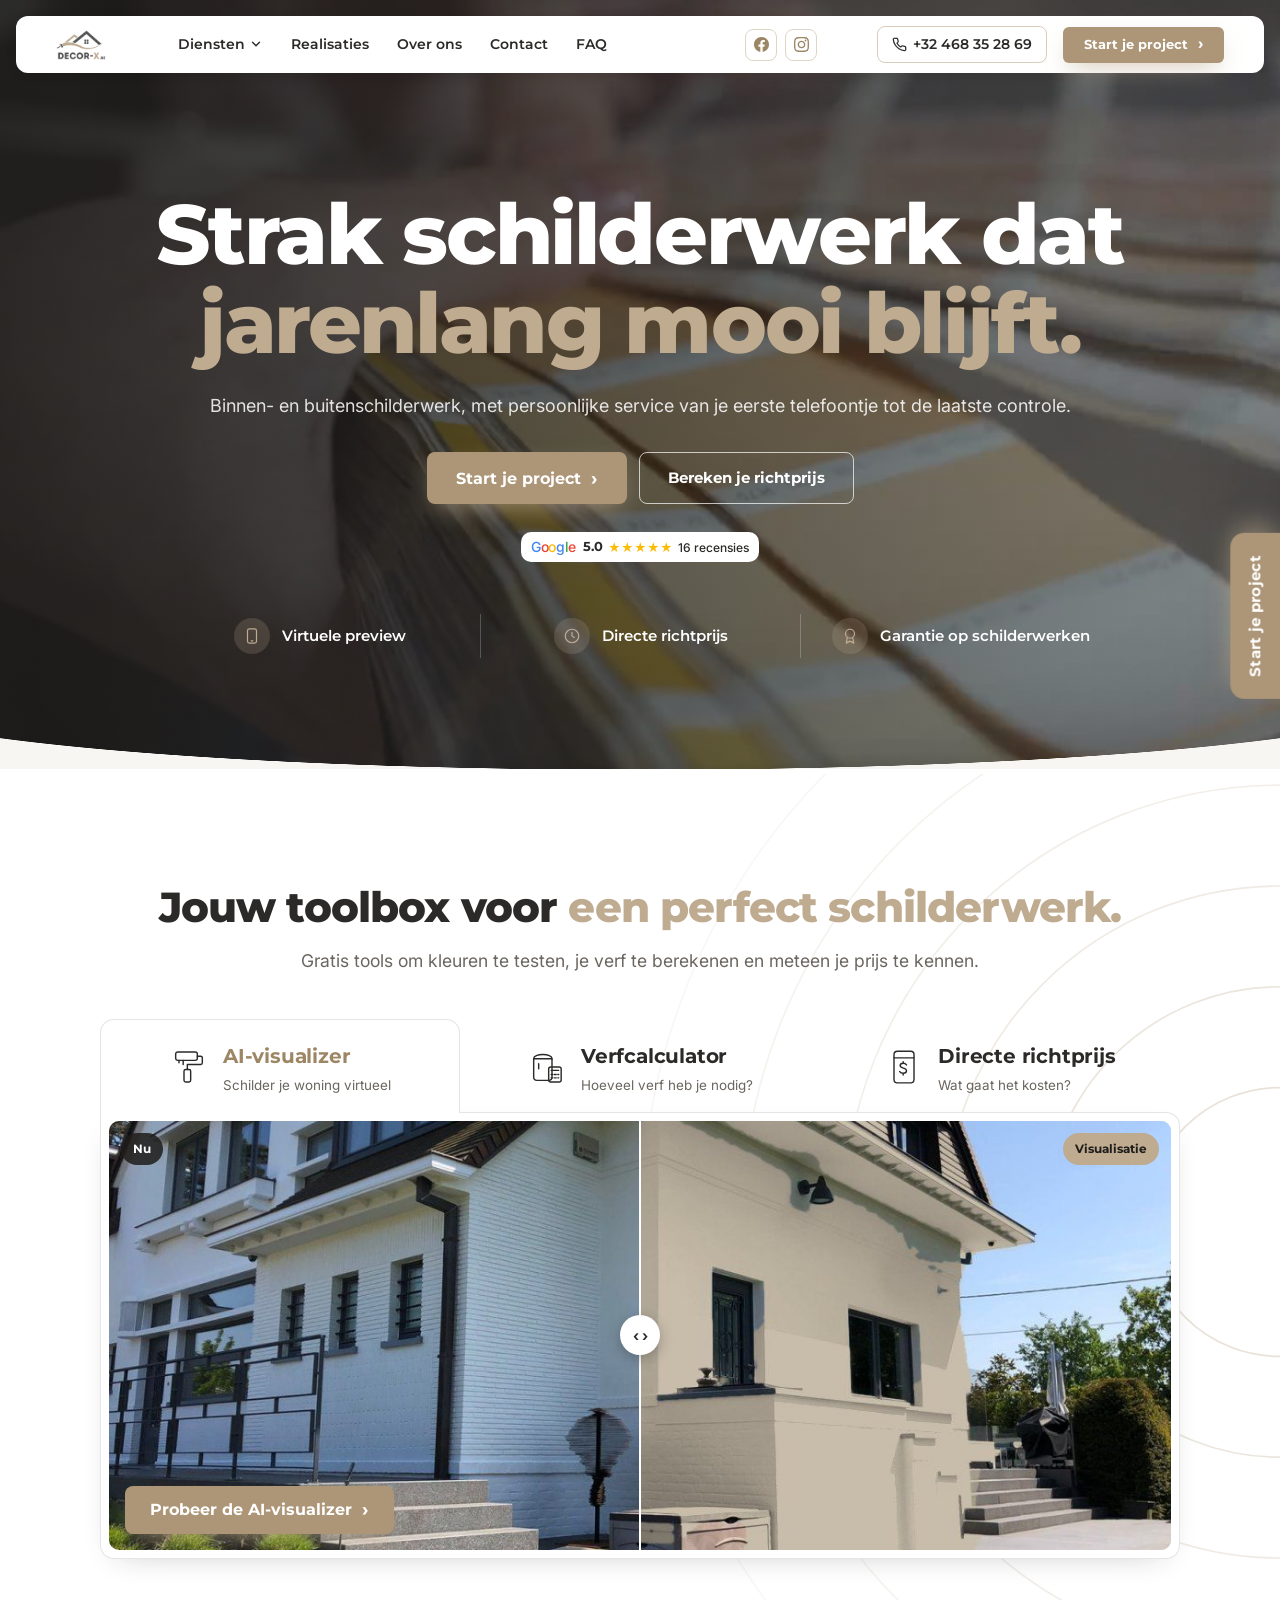
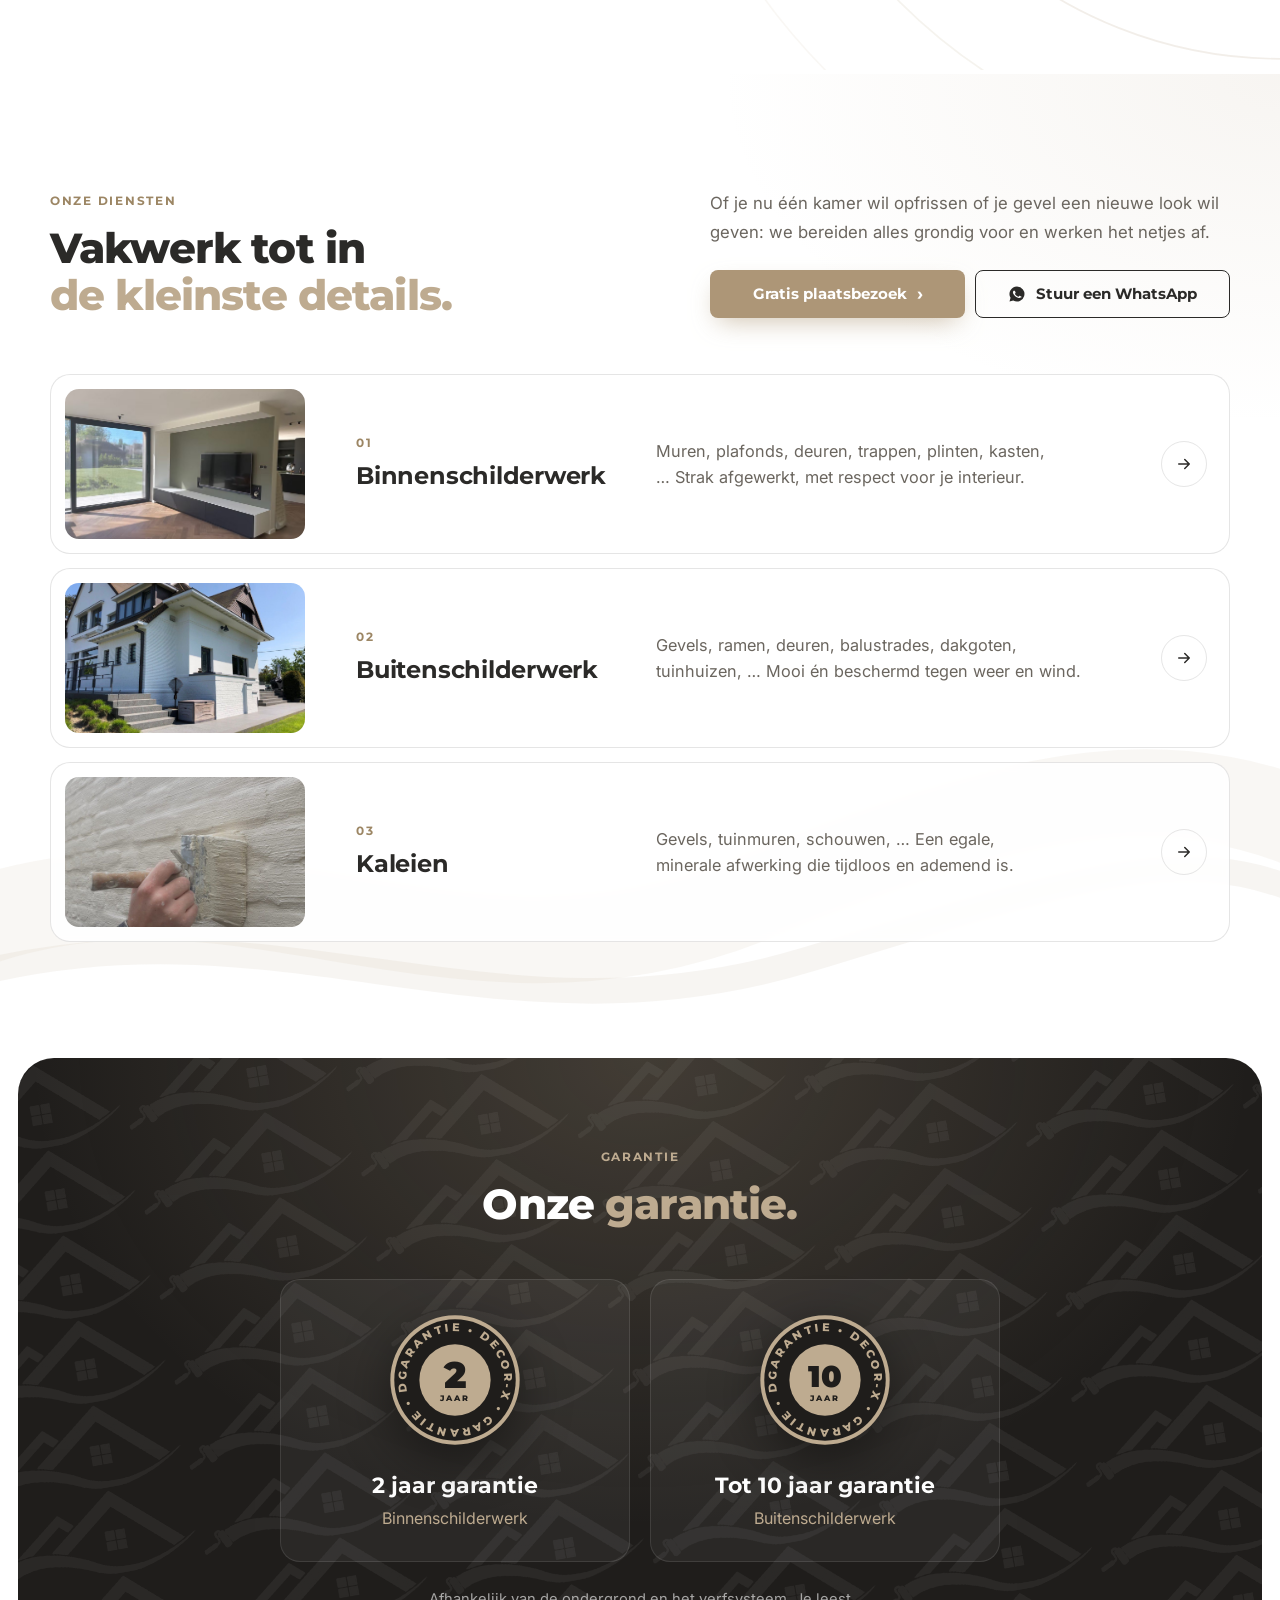
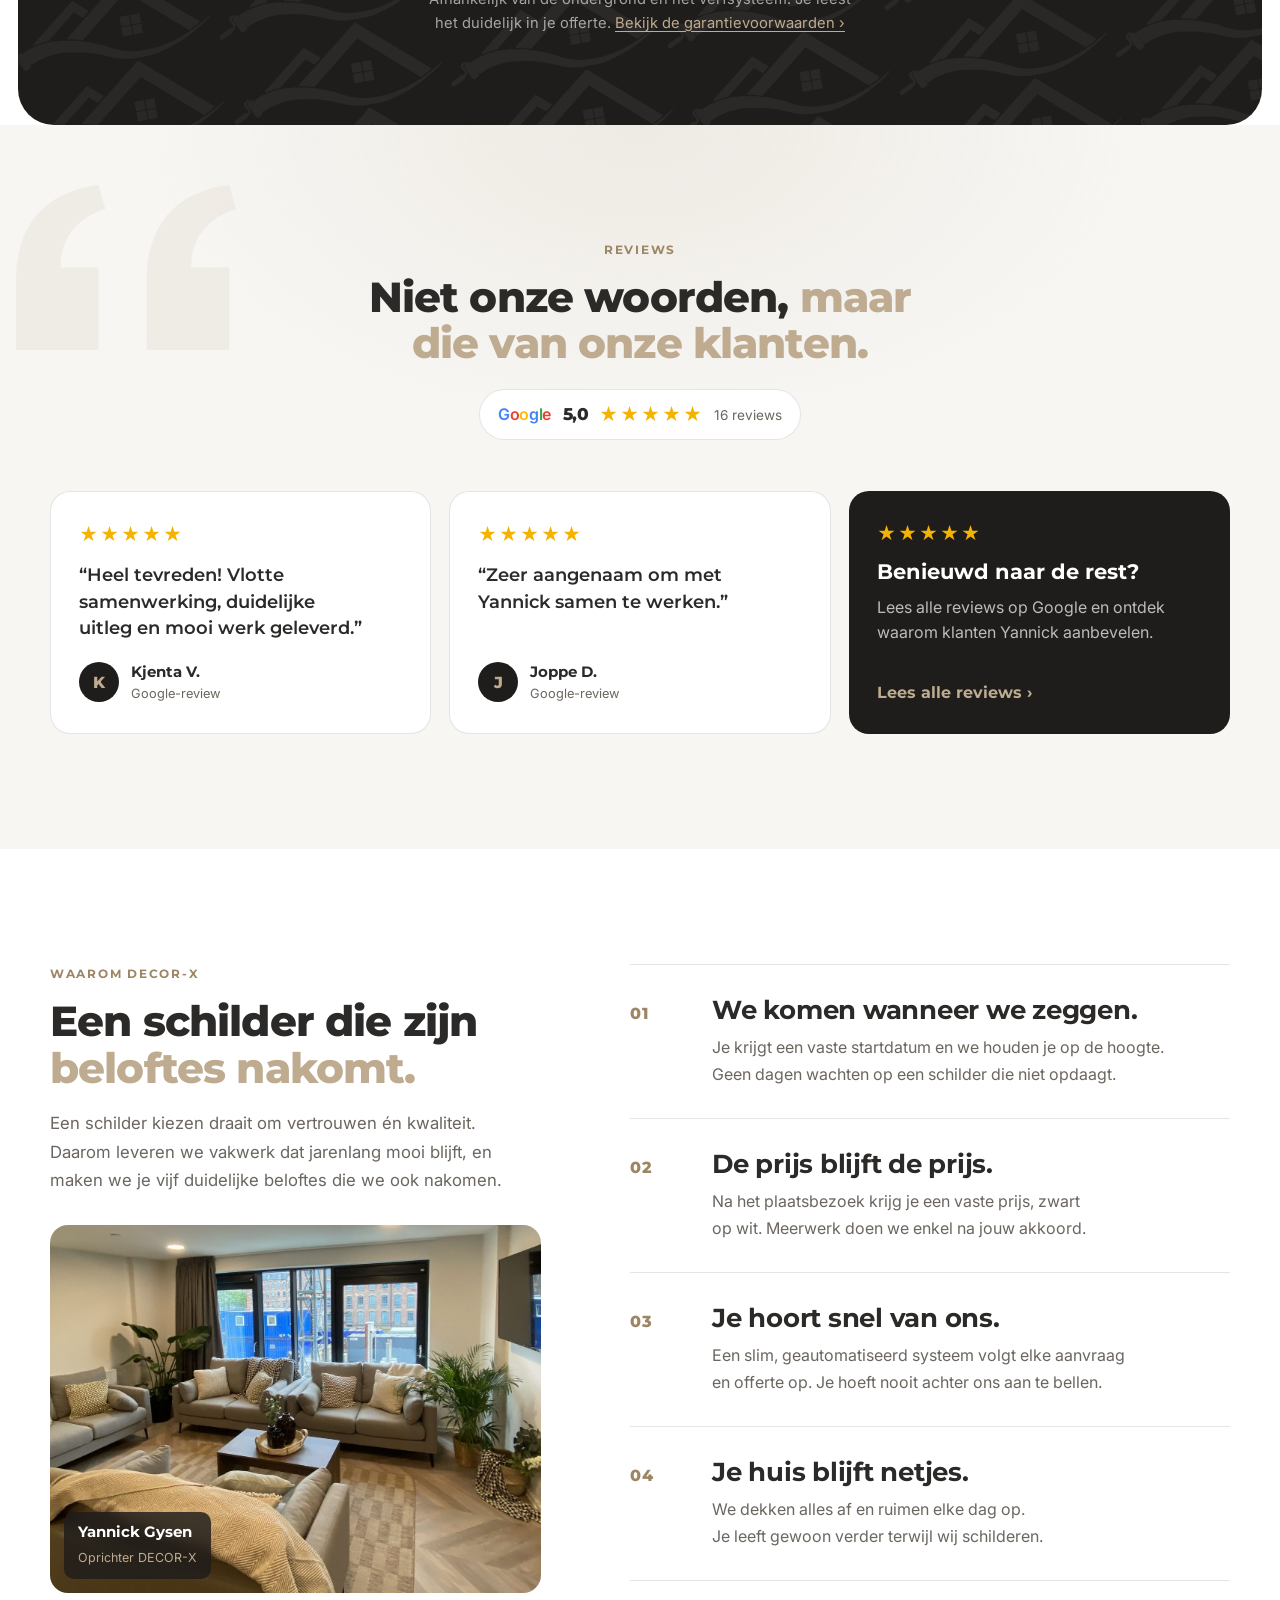
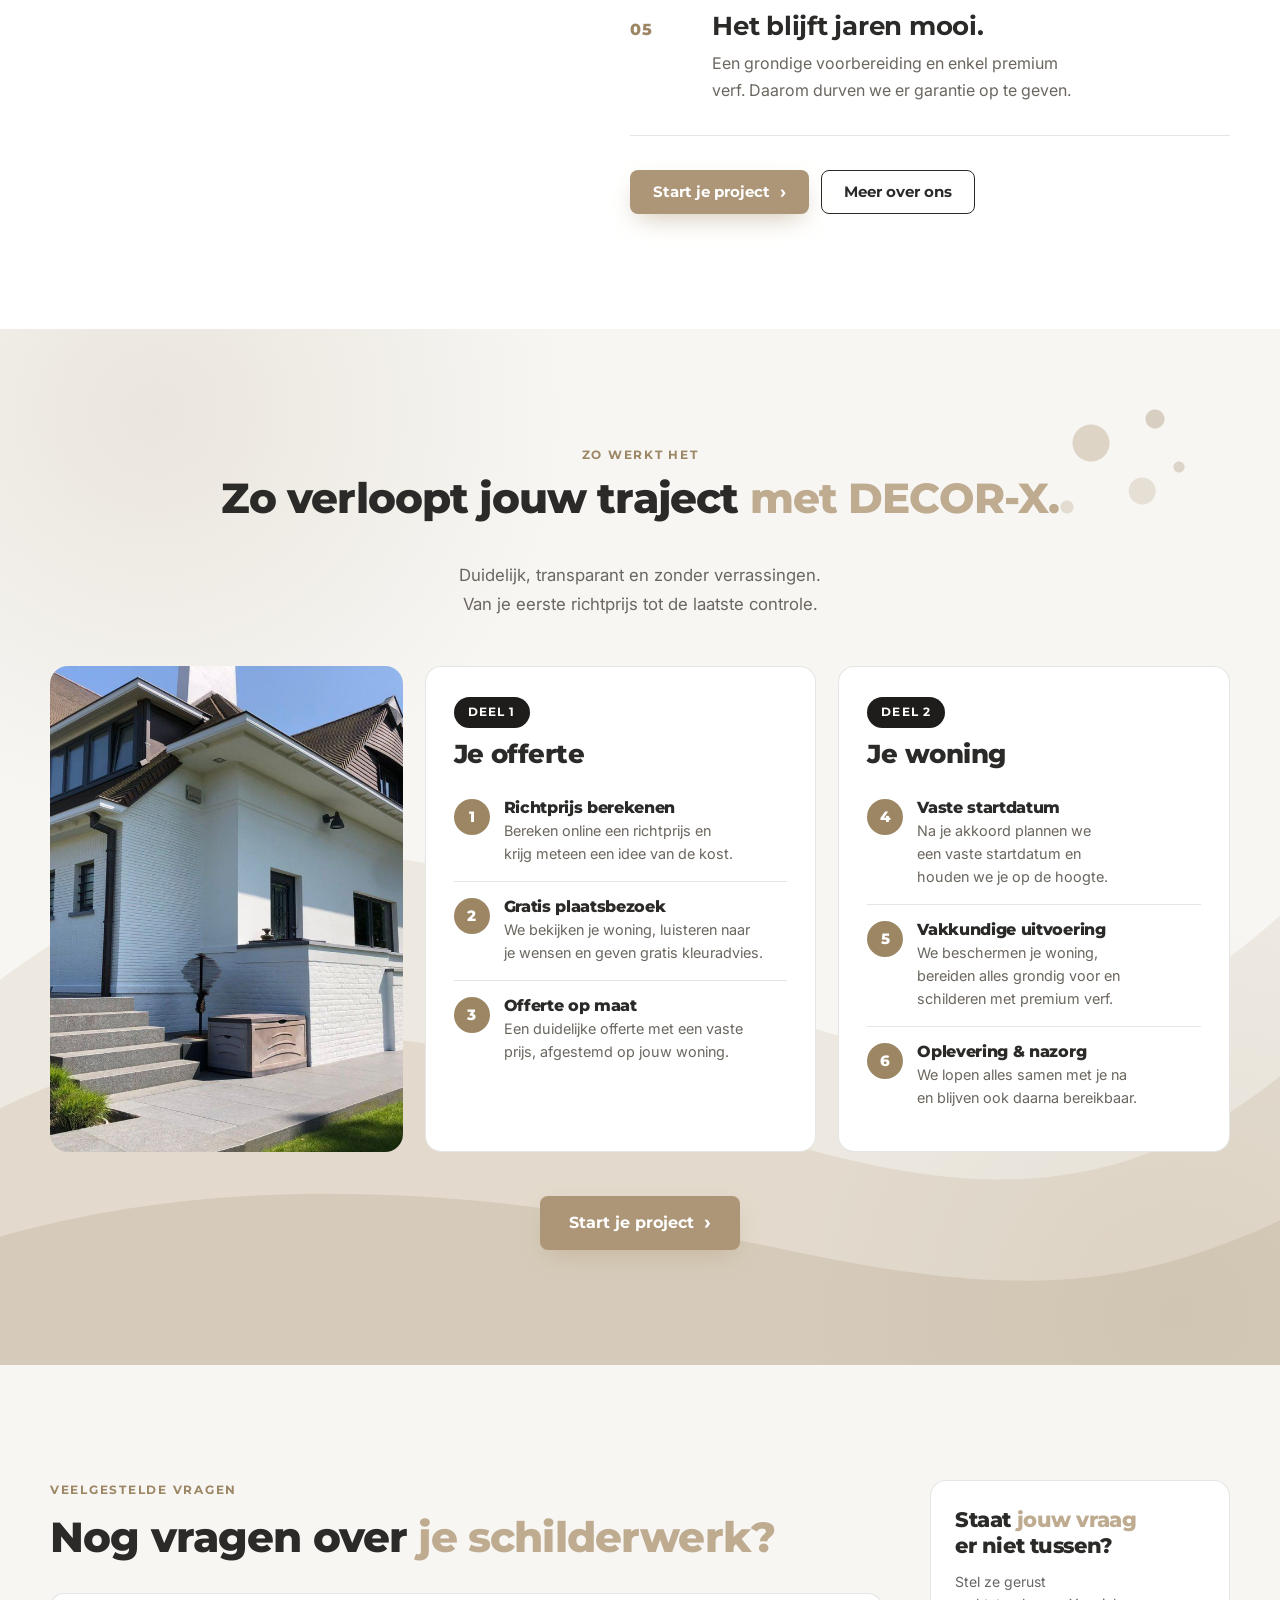
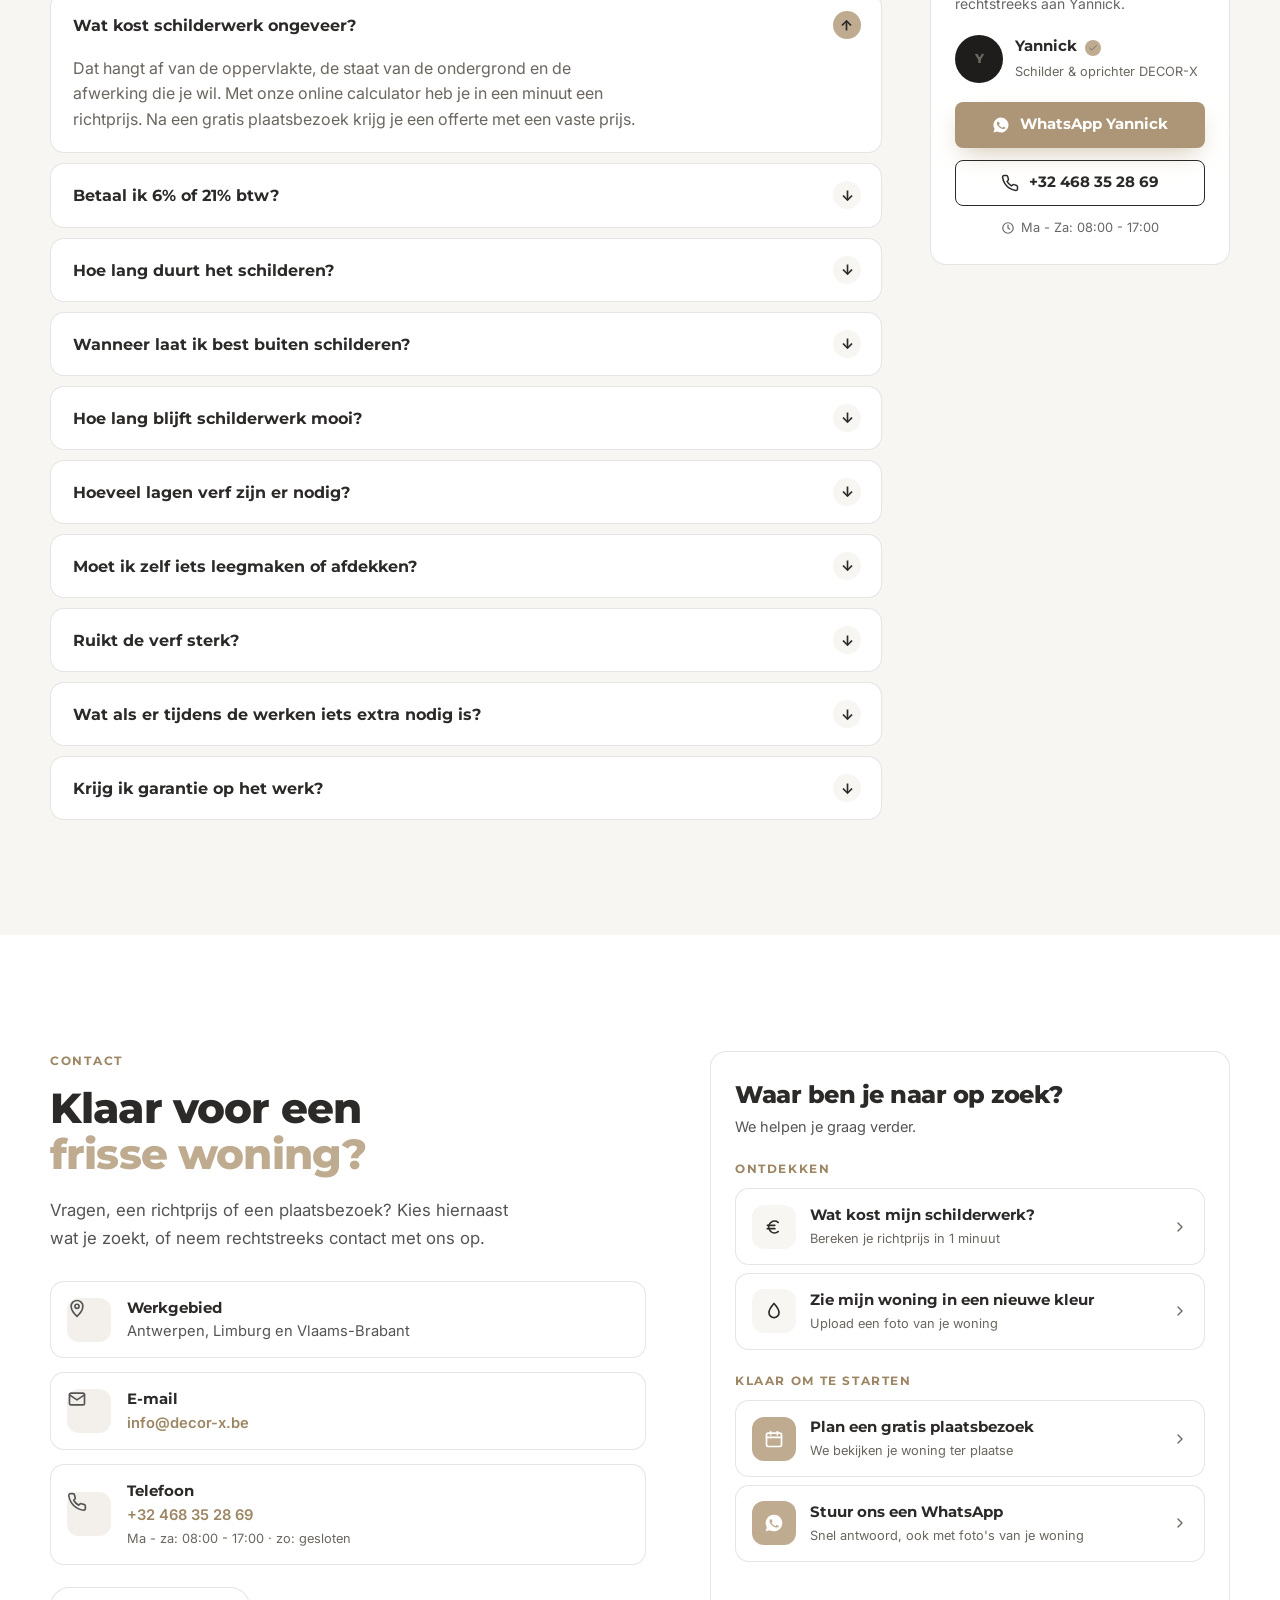
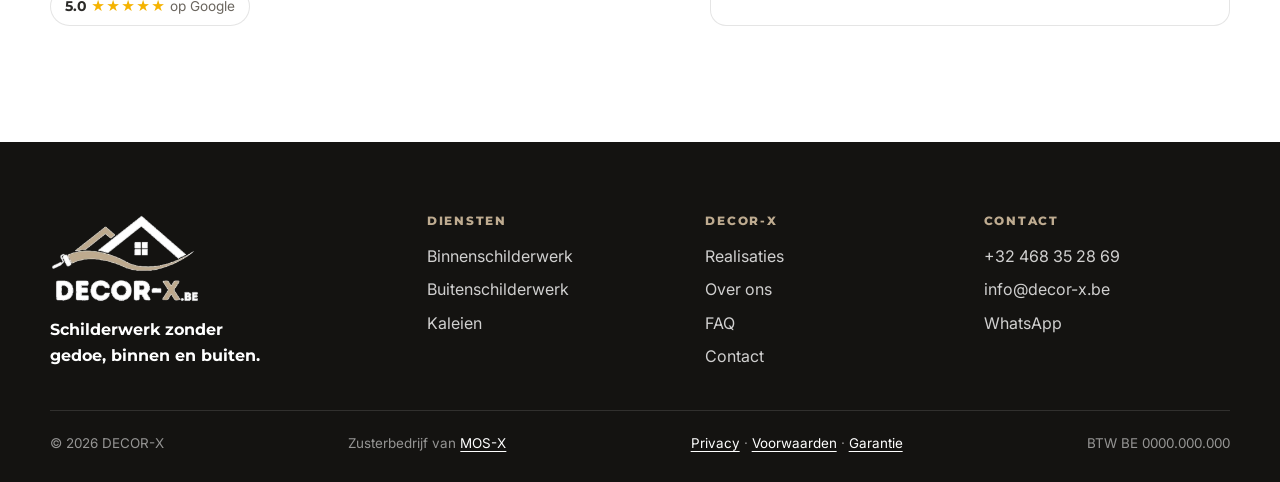
==== commit 57f26cde: "Nieuwe homepage, toolbox, Start je project, kalei- en voorwaardenpagina's, SEO Co-Authored-By: Claud" ====
--- a/index.html
+++ b/index.html
@@ -6,15 +6,19 @@
   <title>DECOR-X | Het schildersbedrijf voor binnen en buiten</title>
   <meta name="description" content="DECOR-X is het schildersbedrijf voor binnen en buiten in Antwerpen, Limburg en Vlaams-Brabant. Persoonlijke service van je eerste telefoontje tot de laatste controle. Plan een gratis plaatsbezoek.">
   <meta name="theme-color" content="#1f1d1b">
-  <meta property="og:title" content="DECOR-X | Schilderwerk zonder gedoe">
-  <meta property="og:description" content="Binnen- en buitenschilderwerk met persoonlijke service van begin tot eind. Zusterbedrijf van MOS-X.">
+  <meta property="og:title" content="DECOR-X | Het schildersbedrijf voor binnen en buiten">
+  <meta property="og:description" content="DECOR-X is het schildersbedrijf voor binnen en buiten in Antwerpen, Limburg en Vlaams-Brabant. Persoonlijke service van je eerste telefoontje tot de laatste controle. Plan een gratis plaatsbezoek.">
   <meta property="og:type" content="website">
-  <meta property="og:image" content="logo.png">
+  <meta property="og:url" content="https://gysenyannick.github.io/decor-x-website/">
+  <meta property="og:locale" content="nl_BE">
+  <meta property="og:image" content="https://gysenyannick.github.io/decor-x-website/hero-woonkamer.jpg">
+  <link rel="canonical" href="https://gysenyannick.github.io/decor-x-website/">
   <link rel="icon" href="favicon.png">
   <link rel="preconnect" href="https://fonts.googleapis.com">
   <link rel="preconnect" href="https://fonts.gstatic.com" crossorigin>
   <link href="https://fonts.googleapis.com/css2?family=Montserrat:wght@600;700;800;900&family=Inter:wght@400;500;600&display=swap" rel="stylesheet">
-  <link rel="stylesheet" href="styles.css?v=149">
+  <link rel="stylesheet" href="styles.css?v=205">
+  <script type="application/ld+json">{"@context": "https://schema.org", "@type": "HousePainter", "name": "DECOR-X", "url": "https://gysenyannick.github.io/decor-x-website/", "image": "https://gysenyannick.github.io/decor-x-website/hero-woonkamer.jpg", "logo": "https://gysenyannick.github.io/decor-x-website/logo.png", "telephone": "+32468352869", "email": "info@decor-x.be", "priceRange": "€€", "description": "Binnen- en buitenschilderwerk en kaleien in Antwerpen, Limburg en Vlaams-Brabant.", "founder": {"@type": "Person", "name": "Yannick Gysen"}, "areaServed": [{"@type": "AdministrativeArea", "name": "Provincie Antwerpen"}, {"@type": "AdministrativeArea", "name": "Limburg"}, {"@type": "AdministrativeArea", "name": "Vlaams-Brabant"}], "openingHoursSpecification": [{"@type": "OpeningHoursSpecification", "dayOfWeek": ["Monday", "Tuesday", "Wednesday", "Thursday", "Friday", "Saturday"], "opens": "08:00", "closes": "17:00"}]}</script>
 </head>
 <body>
   <a class="skip" href="#main">Naar de inhoud</a>
@@ -24,16 +28,28 @@
     <div class="header__bar">
       <a class="header__logo" href="#top" aria-label="DECOR-X — home"><img src="logo.png" alt="DECOR-X.be" width="776" height="462"></a>
       <nav class="header__nav" id="menu" aria-label="Hoofdnavigatie">
-        <a href="#diensten">Diensten</a>
+        <div class="nav-dd">
+          <a class="nav-dd__btn" href="#diensten" aria-haspopup="true">Diensten <svg viewBox="0 0 24 24" width="14" height="14" fill="none" stroke="currentColor" stroke-width="2.4" stroke-linecap="round" stroke-linejoin="round" aria-hidden="true"><path d="m6 9 6 6 6-6"/></svg></a>
+          <div class="nav-dd__menu">
+            <a href="schilderwerken-binnen.html">Binnenschilderwerk</a>
+            <a href="schilderwerken-buiten.html">Buitenschilderwerk</a>
+            <a href="kaleien.html">Kaleien</a>
+          </div>
+        </div>
         <a href="realisaties.html">Realisaties</a>
         <a href="over-ons.html">Over ons</a>
+        <a href="#contact">Contact</a>
         <a href="#faq">FAQ</a>
-        <a href="#contact">Contact</a>
-        <a class="btn btn--accent header__nav-cta" href="#richtprijs">Bereken mijn richtprijs</a>
+        <a class="btn btn--accent header__nav-cta" href="#start" data-start>Start je project</a>
       </nav>
       <div class="header__right">
+        <div class="header__social">
+          <!-- TODO: echte links naar Facebook en Instagram invullen -->
+          <a href="#" aria-label="DECOR-X op Facebook"><svg width="15" height="15" fill="currentColor" viewBox="0 0 24 24" aria-hidden="true"><path d="M24 12.073c0-6.627-5.373-12-12-12s-12 5.373-12 12c0 5.99 4.388 10.954 10.125 11.854v-8.385H7.078v-3.47h3.047V9.43c0-3.007 1.792-4.669 4.533-4.669 1.312 0 2.686.235 2.686.235v2.953H15.83c-1.491 0-1.956.925-1.956 1.874v2.25h3.328l-.532 3.47h-2.796v8.385C19.612 23.027 24 18.062 24 12.073z"/></svg></a>
+          <a href="#" aria-label="DECOR-X op Instagram"><svg width="15" height="15" fill="currentColor" viewBox="0 0 24 24" aria-hidden="true"><path d="M12 2.163c3.204 0 3.584.012 4.85.07 3.252.148 4.771 1.691 4.919 4.919.058 1.265.069 1.645.069 4.849 0 3.205-.012 3.584-.069 4.849-.149 3.225-1.664 4.771-4.919 4.919-1.266.058-1.644.07-4.85.07-3.204 0-3.584-.012-4.849-.07-3.26-.149-4.771-1.699-4.919-4.92-.058-1.265-.07-1.644-.07-4.849 0-3.204.013-3.583.07-4.849.149-3.227 1.664-4.771 4.919-4.919 1.266-.057 1.645-.069 4.849-.069zm0-2.163c-3.259 0-3.667.014-4.947.072-4.358.2-6.78 2.618-6.98 6.98-.059 1.281-.073 1.689-.073 4.948 0 3.259.014 3.668.072 4.948.2 4.358 2.618 6.78 6.98 6.98 1.281.058 1.689.072 4.948.072 3.259 0 3.668-.014 4.948-.072 4.354-.2 6.782-2.618 6.979-6.98.059-1.28.073-1.689.073-4.948 0-3.259-.014-3.667-.072-4.947-.196-4.354-2.617-6.78-6.979-6.98-1.281-.059-1.69-.073-4.949-.073zm0 5.838c-3.403 0-6.162 2.759-6.162 6.162s2.759 6.163 6.162 6.163 6.162-2.759 6.162-6.163c0-3.403-2.759-6.162-6.162-6.162zm0 10.162c-2.209 0-4-1.79-4-4 0-2.209 1.791-4 4-4s4 1.791 4 4c0 2.21-1.791 4-4 4zm6.406-11.845c-.796 0-1.441.645-1.441 1.44s.645 1.44 1.441 1.44c.795 0 1.439-.645 1.439-1.44s-.644-1.44-1.439-1.44z"/></svg></a>
+        </div>
         <a class="header__tel" href="tel:+32468352869"><svg viewBox="0 0 24 24" width="17" height="17" fill="none" stroke="currentColor" stroke-width="2" stroke-linecap="round" stroke-linejoin="round" aria-hidden="true"><path d="M22 16.9v3a2 2 0 0 1-2.2 2 19.8 19.8 0 0 1-8.6-3.1 19.5 19.5 0 0 1-6-6A19.8 19.8 0 0 1 2.1 4.2 2 2 0 0 1 4.1 2h3a2 2 0 0 1 2 1.7c.1 1 .4 1.9.7 2.8a2 2 0 0 1-.5 2.1L8 9.9a16 16 0 0 0 6 6l1.3-1.3a2 2 0 0 1 2.1-.4c.9.3 1.8.6 2.8.7a2 2 0 0 1 1.7 2z"/></svg>+32 468 35 28 69</a>
-        <a class="btn btn--accent btn--sm" href="#richtprijs">Bereken mijn richtprijs <span aria-hidden="true">›</span></a>
+        <a class="btn btn--accent btn--sm" href="#start" data-start>Start je project <span aria-hidden="true">›</span></a>
         <button class="burger" id="burger" type="button" aria-label="Menu openen" aria-expanded="false" aria-controls="menu"><span></span><span></span><span></span></button>
       </div>
     </div>
@@ -41,34 +57,61 @@
 
   <main id="main">
     <!-- ============ HERO ============ -->
-    <section class="hero" id="top">
+    <section class="hero hero--center" id="top">
       <div class="hero__photo" aria-hidden="true"><video class="hero__video" id="hero-video" muted loop playsinline preload="metadata" poster="hero-video-poster.jpg?v=4" data-src="hero-video.mp4?v=4" data-src-mobiel="hero-video-mobiel.mp4?v=4" data-poster-mobiel="hero-video-poster-mobiel.jpg?v=4"></video></div>
       <div class="wrap hero__in">
-        <p class="region"><svg viewBox="0 0 18 13" width="18" height="13" aria-hidden="true"><rect width="6" height="13" fill="#1a1a1a"/><rect x="6" width="6" height="13" fill="#fdda24"/><rect x="12" width="6" height="13" fill="#ef3340"/></svg>Actief regio Antwerpen, Limburg, Vlaams-Brabant</p>
-        <h1>Schilderwerk dat <span class="hl">jarenlang mooi blijft.</span></h1>
+        <h1>Strak schilderwerk dat<br> <span class="hl">jarenlang mooi blijft.</span></h1>
         <p class="hero__lead">Binnen- en buitenschilderwerk, met persoonlijke service van je eerste telefoontje tot de laatste controle.</p>
         <div class="hero__cta">
-          <a class="btn btn--accent btn--lg" href="#richtprijs">Bereken mijn richtprijs <span aria-hidden="true">›</span></a>
-          <a class="btn btn--ghost btn--lg" href="#contact">Plan een gratis plaatsbezoek</a>
+          <a class="btn btn--accent btn--lg" href="#start" data-start>Start je project <span aria-hidden="true">›</span></a>
+          <a class="btn btn--ghost btn--lg" href="#richtprijs">Bereken je richtprijs</a>
         </div>
         <div class="proof">
-          <a class="proof__g" href="https://www.mos-x.be" target="_blank" rel="noopener" aria-label="5.0 op 5 uit 16 Google-recensies voor het team achter MOS-X">
+          <a class="proof__g" href="https://www.google.com/search?q=MOS-X+%7C+Dakontmossing+%26+Coating+Reviews" target="_blank" rel="noopener" aria-label="5.0 op 5 uit 16 Google-recensies">
             <span class="gword" aria-hidden="true"><i>G</i><i>o</i><i>o</i><i>g</i><i>l</i><i>e</i></span>
             <b>5.0</b> <span class="stars" aria-hidden="true">★★★★★</span> <span>16 recensies</span>
           </a>
-          <p class="proof__tv">Het team achter MOS-X, bekend van <span class="nw tvlogo"><svg viewBox="0 0 24 24" width="15" height="15" fill="none" stroke="currentColor" stroke-width="2" stroke-linecap="round" stroke-linejoin="round" aria-hidden="true"><rect x="3" y="7" width="18" height="13" rx="2"/><path d="M8 3l4 4 4-4"/></svg> <b>VTM LIFESTYLE</b></span> <em>&amp;</em> <i>Wonen</i></p>
-        </div>
-      </div>
+        </div>
+      </div>
+      <ul class="hero-bar" aria-label="Waarom DECOR-X">
+        <li><svg viewBox="0 0 24 24" width="26" height="26" fill="none" stroke="currentColor" stroke-width="1.6" stroke-linecap="round" stroke-linejoin="round" aria-hidden="true"><rect x="6" y="2.5" width="12" height="19" rx="2.5"/><path d="M11 18.5h2"/></svg><span>Virtuele preview</span></li>
+        <li><svg viewBox="0 0 24 24" width="26" height="26" fill="none" stroke="currentColor" stroke-width="1.6" stroke-linecap="round" stroke-linejoin="round" aria-hidden="true"><circle cx="12" cy="12" r="9"/><path d="M12 7v5l3 2"/></svg><span>Directe richtprijs</span></li>
+        <li><svg viewBox="0 0 24 24" width="26" height="26" fill="none" stroke="currentColor" stroke-width="1.6" stroke-linecap="round" stroke-linejoin="round" aria-hidden="true"><circle cx="12" cy="9" r="6"/><path d="m8.5 13.8-1.5 7.7 5-2.7 5 2.7-1.5-7.7"/></svg><span>Garantie op schilderwerken</span></li>
+      </ul>
     </section>
 
     <!-- ============ RICHTPRIJS ============ -->
-    <section class="picker-section" id="richtprijs">
+    <section class="picker-section tbx-section" id="richtprijs">
+      <svg class="tbx-rings" viewBox="0 0 800 800" aria-hidden="true">
+        <g fill="none" stroke="#beab90">
+          <circle cx="800" cy="400" r="120" stroke-width="1.5" opacity=".35"/>
+          <circle cx="800" cy="400" r="210" stroke-width="1.5" opacity=".3"/>
+          <circle cx="800" cy="400" r="300" stroke-width="1.5" opacity=".25"/>
+          <circle cx="800" cy="400" r="390" stroke-width="1.5" opacity=".2"/>
+          <circle cx="800" cy="400" r="480" stroke-width="1.5" opacity=".15"/>
+          <circle cx="800" cy="400" r="570" stroke-width="1.5" opacity=".1"/>
+        </g>
+      </svg>
       <div class="wrap">
-        <div class="mode reveal" role="tablist" aria-label="Kies een tool">
-          <button type="button" role="tab" class="is-on" aria-selected="true" data-mode="prijs">Richtprijs</button>
-          <button type="button" role="tab" aria-selected="false" data-mode="viz">AI-visualizer<span class="mode__new">Nieuw</span></button>
-        </div>
-        <div class="calc reveal" id="calc">
+        <div class="tbx reveal" id="toolbox">
+          <div class="tbx__head">
+            <h2>Jouw toolbox voor <span class="hl">een perfect schilderwerk.</span></h2>
+            <p>Gratis tools om kleuren te testen, je verf te berekenen en meteen je prijs te kennen.</p>
+          </div>
+          <div class="tbx__tabs" role="tablist" aria-label="Kies een tool">
+            <button class="tbx__tab" type="button" role="tab" aria-selected="true" aria-controls="tool-kleur" data-tool="kleur">
+              <span class="tbx__nr">01</span><span class="tbx__ic"><svg viewBox="0 0 48 48" width="44" height="44" fill="none" stroke="currentColor" stroke-width="2" stroke-linecap="round" stroke-linejoin="round" aria-hidden="true"><rect x="8" y="6" width="26" height="10" rx="2.5"/><path d="M34 11h4a2 2 0 0 1 2 2v6a2 2 0 0 1-2 2H22v6"/><rect x="18" y="27" width="8" height="15" rx="2"/><path d="M12 16v3M17 16v5"/></svg></span><span class="tbx__txt"><b>AI-visualizer</b><small>Schilder je woning virtueel</small></span>
+            </button>
+            <button class="tbx__tab" type="button" role="tab" aria-selected="false" aria-controls="tool-verf" data-tool="verf">
+              <span class="tbx__nr">02</span><span class="tbx__ic"><svg viewBox="0 0 48 48" width="44" height="44" fill="none" stroke="currentColor" stroke-width="2" stroke-linecap="round" stroke-linejoin="round" aria-hidden="true"><path d="M8 14h22v22a4 4 0 0 1-4 4H12a4 4 0 0 1-4-4z"/><path d="M8 14c0-3 5-5 11-5s11 2 11 5"/><path d="M14 20v6"/><rect x="26" y="24" width="15" height="18" rx="2.5"/><path d="M29 28h9M29 33h2M33 33h2M37 33h1M29 37h2M33 37h2M37 37h1"/></svg></span><span class="tbx__txt"><b>Verfcalculator</b><small>Hoeveel verf heb je nodig?</small></span>
+            </button>
+            <button class="tbx__tab" type="button" role="tab" aria-selected="false" aria-controls="tool-prijs" data-tool="prijs">
+              <span class="tbx__nr">03</span><span class="tbx__ic"><svg viewBox="0 0 48 48" width="44" height="44" fill="none" stroke="currentColor" stroke-width="2" stroke-linecap="round" stroke-linejoin="round" aria-hidden="true"><rect x="12" y="5" width="24" height="38" rx="4"/><path d="M12 13h24"/><path d="M27 21.5c-1-1.5-2.5-2-4-2-2.2 0-3.6 1.2-3.6 2.8 0 4 7.6 2 7.6 6.2 0 1.7-1.6 3-4 3-1.6 0-3.2-.6-4.2-2M23 17.5v2M23 31.5v2"/></svg></span><span class="tbx__txt"><b><span class="tbx__long">Directe </span>richtprijs</b><small>Wat gaat het kosten?</small></span>
+            </button>
+          </div>
+          <div class="tbx__body">
+          <div class="tbx__panel" id="tool-prijs" role="tabpanel" hidden>
+        <div class="calc" id="calc">
           <aside class="calc__intro">
             <div data-mode-panel="prijs">
               <p class="eyebrow">Binnen 60 seconden</p>
@@ -79,18 +122,9 @@
                 <li>Vrijblijvend en zonder verplichtingen</li>
               </ul>
             </div>
-            <div data-mode-panel="viz">
-              <p class="eyebrow">Gratis AI-visualizer</p>
-              <h2>Zie je nieuwe <span class="hl">kleur</span><br>voor we starten</h2>
-              <ul class="calc__bullets">
-                <li>Upload een foto van je ruimte</li>
-                <li>AI herkent je muren automatisch</li>
-                <li>Probeer elke kleur, meteen</li>
-              </ul>
-            </div>
           </aside>
           <div class="calc__main">
-          <ol class="calc__tabs" aria-hidden="true"><li>1. Soort werk</li><li>2. Wat schilderen</li><li>3. Extra's</li><li>4. Adres</li><li>5. Richtprijs</li></ol>
+          <ol class="calc__tabs" aria-hidden="true"><li>1. Soort werk</li><li>2. Wat schilderen</li><li>3. Extra's</li><li>4. Richtprijs</li></ol>
           <h3 class="calc__label" id="calc-label">Wat wil je laten schilderen?</h3>
 
           <div class="calc__step is-on" data-step="1">
@@ -184,16 +218,8 @@
             </div>
           </div>
 
-          <div class="calc__step" data-step="4">
-            <p class="calc__hint calc__hint--top">We gebruiken je adres enkel om je richtprijs te berekenen en een plaatsbezoek in te plannen.</p>
-            <div class="calc__fields">
-              <label class="calc__field calc__field--wide"><span>Straat en huisnummer</span><input type="text" id="a-straat" autocomplete="street-address"></label>
-              <label class="calc__field"><span>Postcode</span><input type="text" id="a-postcode" inputmode="numeric" maxlength="4" autocomplete="postal-code" placeholder="2000"></label>
-              <label class="calc__field"><span>Gemeente</span><input type="text" id="a-gemeente" autocomplete="address-level2"></label>
-            </div>
-          </div>
-
-          <div class="calc__step calc__result" data-step="5" aria-live="polite">
+
+          <div class="calc__step calc__result" data-step="4" aria-live="polite">
             <p class="calc__kicker">Jouw richtprijs</p>
             <p class="calc__price" id="calc-price">€ 0</p>
             <p class="calc__note">Excl. btw. Voor woningen ouder dan 10 jaar geldt vaak 6% btw. Je definitieve, vaste prijs krijg je na een gratis plaatsbezoek.</p>
@@ -208,146 +234,265 @@
             <button class="btn btn--accent" type="button" id="calc-next" disabled>Volgende ›</button>
           </div>
 
-          <div class="viz" data-mode-panel="viz">
-            <h3 class="calc__label viz__title">Hoe zou jouw ruimte eruitzien?</h3>
-            <div class="viz__grid">
-              <div class="viz__stage">
-                <div class="viz__start">
-                  <label class="viz__upload"><input type="file" id="viz-file" accept="image/*"><b>Upload een foto</b><span>Van je kamer of van je gevel</span></label>
-                  <p class="viz__or">Of probeer een van onze foto's</p>
-                  <div class="viz__samples">
-                    <button type="button" data-src="realisatie-woonkamer.jpg"><img src="realisatie-woonkamer.jpg" alt="Woonkamer"></button>
-                    <button type="button" data-src="hero-woonkamer.jpg"><img src="hero-woonkamer.jpg" alt="Leefruimte"></button>
-                    <button type="button" data-src="dienst-buiten.jpg"><img src="dienst-buiten.jpg" alt="Gevel"></button>
-                  </div>
+          </div>
+        </div>
+          </div>
+          <div class="tbx__panel" id="tool-kleur" role="tabpanel">
+            <div class="tbx-ba" id="tbx-ba" style="--pos: 50%">
+              <img src="voorna-voor.jpg" alt="Woning met witte gevel, zoals ze nu is" width="1154" height="866">
+              <img class="tbx-ba__after" src="voorna-na.jpg" alt="Dezelfde woning met een greige gevel" width="1154" height="866">
+              <span class="tbx-ba__label">Nu</span>
+              <span class="tbx-ba__label tbx-ba__label--after">Visualisatie</span>
+              <span class="tbx-ba__handle" aria-hidden="true">‹ ›</span>
+              <input class="tbx-ba__range" type="range" min="0" max="100" value="50" aria-label="Schuif om voor en na te vergelijken">
+              <button class="btn btn--accent tbx-ba__go" type="button" data-viz-start>Probeer de AI-visualizer <span aria-hidden="true">›</span></button>
+            </div>
+            <div class="viz" id="visualizer" hidden>
+          <h3 class="calc__label viz__title">Hoe zou jouw ruimte eruitzien?</h3>
+          <div class="viz__grid">
+            <div class="viz__stage">
+              <div class="viz__start">
+                <label class="viz__upload"><input type="file" id="viz-file" accept="image/*"><b>Upload een foto</b><span>Van je kamer of van je gevel</span></label>
+                <p class="viz__or">Of probeer een van onze foto's</p>
+                <div class="viz__samples">
+                  <button type="button" data-src="realisatie-woonkamer.jpg"><img src="realisatie-woonkamer.jpg" alt="Woonkamer"></button>
+                  <button type="button" data-src="hero-woonkamer.jpg"><img src="hero-woonkamer.jpg" alt="Leefruimte"></button>
+                  <button type="button" data-src="dienst-buiten.jpg"><img src="dienst-buiten.jpg" alt="Gevel"></button>
                 </div>
               </div>
-              <ol class="viz__steps">
-                <li><b>Upload een foto</b>Hoe minder meubels, hoe beter.</li>
-                <li><b>Tik op een vlak</b>Muur, plafond, deur of gevel.</li>
-                <li><b>Kies een kleur</b>Elk vlak zijn eigen kleur.</li>
-              </ol>
-            </div>
-            <p class="calc__hint">Je foto blijft op je toestel, de AI werkt in je browser. Het resultaat is een indruk: de echte kleur bekijken we samen bij het plaatsbezoek.</p>
-          </div>
-          </div>
-        </div>
-        <ul class="perks reveal">
-          <li><svg viewBox="0 0 24 24" width="30" height="30" fill="none" stroke="currentColor" stroke-width="1.8" stroke-linecap="round" stroke-linejoin="round" aria-hidden="true"><path d="M12 3l2.7 5.6 6.1.9-4.4 4.3 1 6.1L12 17l-5.4 2.9 1-6.1L3.2 9.5l6.1-.9z"/></svg><b>5.0 op Google</b><span>Het team achter MOS-X</span></li>
-          <li><svg viewBox="0 0 24 24" width="30" height="30" fill="none" stroke="currentColor" stroke-width="1.8" stroke-linecap="round" stroke-linejoin="round" aria-hidden="true"><path d="M2 12s3.6-7 10-7 10 7 10 7-3.6 7-10 7S2 12 2 12z"/><circle cx="12" cy="12" r="3"/></svg><b>Virtuele preview</b><span>Zie vooraf hoe je kleur staat</span></li>
-          <li><svg viewBox="0 0 24 24" width="30" height="30" fill="none" stroke="currentColor" stroke-width="1.8" stroke-linecap="round" stroke-linejoin="round" aria-hidden="true"><path d="M12 3l8 3v6c0 5-3.5 8-8 9-4.5-1-8-4-8-9V6z"/><path d="M8.5 12l2.5 2.5 4.5-5"/></svg><b>Direct een richtprijs</b><span>Geen verrassingen achteraf</span></li>
-          <li><svg viewBox="0 0 24 24" width="30" height="30" fill="none" stroke="currentColor" stroke-width="1.8" stroke-linecap="round" stroke-linejoin="round" aria-hidden="true"><circle cx="12" cy="12" r="9"/><path d="M8 12.5l2.7 2.7L16 9.8"/></svg><b>Dubbele garantie</b><span>2 jaar binnen, tot 10 jaar buiten</span></li>
+            </div>
+            <ol class="viz__steps">
+              <li><b>Upload een foto</b>Hoe minder meubels, hoe beter.</li>
+              <li><b>Tik op een vlak</b>Muur, plafond, deur of gevel.</li>
+              <li><b>Kies een kleur</b>Elk vlak zijn eigen kleur.</li>
+            </ol>
+          </div>
+          <p class="calc__hint">Je foto blijft op je toestel, de AI werkt in je browser. Het resultaat is een indruk: de echte kleur bekijken we samen bij het plaatsbezoek.</p>
+            </div>
+          </div>
+          <div class="tbx__panel" id="tool-verf" role="tabpanel" hidden>
+            <div class="pc" id="pc">
+              <h3 class="calc__label">Hoeveel verf heb je nodig?</h3>
+              <div class="seg seg--big">
+                <label><input type="radio" name="pc-mode" value="kamer" checked><span><b>Een kamer</b>We rekenen de muren uit voor je</span></label>
+                <label><input type="radio" name="pc-mode" value="m2"><span><b>Ik ken de oppervlakte</b>Vul zelf het aantal m² in</span></label>
+              </div>
+              <div class="pc__part" data-pc="kamer">
+                <div class="calc__fields pc__fields">
+                  <label class="calc__field"><span>Lengte (m)</span><input type="number" id="pc-l" value="4" min="0" step="0.1" inputmode="decimal"></label>
+                  <label class="calc__field"><span>Breedte (m)</span><input type="number" id="pc-b" value="4" min="0" step="0.1" inputmode="decimal"></label>
+                  <label class="calc__field"><span>Hoogte (m)</span><input type="number" id="pc-h" value="2.5" min="0" step="0.1" inputmode="decimal"></label>
+                  <label class="calc__field"><span>Aantal ramen</span><input type="number" id="pc-ramen" value="1" min="0" step="1" inputmode="decimal"></label>
+                  <label class="calc__field"><span>Aantal deuren</span><input type="number" id="pc-deuren" value="1" min="0" step="1" inputmode="decimal"></label>
+                </div>
+                <div class="chips pc__chips"><label><input type="checkbox" id="pc-plafond"><span>Plafond ook schilderen</span></label></div>
+              </div>
+              <div class="pc__part" data-pc="m2" hidden>
+                <div class="calc__fields pc__fields"><label class="calc__field"><span>Oppervlakte (m²)</span><input type="number" id="pc-m2" value="40" min="0" step="1" inputmode="decimal"></label></div>
+              </div>
+              <p class="calc__q">Aantal lagen</p>
+              <div class="seg"><label><input type="radio" name="pc-lagen" value="1"><span>1 laag</span></label><label><input type="radio" name="pc-lagen" value="2" checked><span>2 lagen</span></label><label><input type="radio" name="pc-lagen" value="3"><span>3 lagen</span></label></div>
+              <p class="calc__q">Ondergrond</p>
+              <div class="seg"><label><input type="radio" name="pc-ond" value="10" checked><span>Glad, al geschilderd</span></label><label><input type="radio" name="pc-ond" value="8"><span>Nieuw pleisterwerk</span></label><label><input type="radio" name="pc-ond" value="6"><span>Ruw, bv. gevel of crepi</span></label></div>
+              <div class="pc__result" aria-live="polite">
+                <p class="calc__kicker">Je hebt ongeveer nodig</p>
+                <p class="calc__price" id="pc-liter">8 liter</p>
+                <p class="pc__pots" id="pc-info">Voor 40 m², 2 lagen · bv. 1 pot van 10 liter</p>
+                <p class="calc__note">Een indicatie op basis van een gemiddeld verbruik. Het echte verbruik hangt af van de verf en de ondergrond.</p>
+              </div>
+              <div class="calc__actions">
+                <button class="btn btn--accent btn--lg" type="button" data-tool-open="prijs">Laat het ons schilderen <span aria-hidden="true">›</span></button>
+                <a class="btn btn--line btn--lg" href="#contact" id="pc-book">Plan een gratis plaatsbezoek</a>
+              </div>
+            </div>
+          </div>
+          </div>
+        </div>
+      </div>
+    </section>
+
+
+    <!-- ============ DIENSTEN ============ -->
+    <section class="svl" id="diensten">
+      <svg class="svl-bg" viewBox="0 0 1200 600" preserveAspectRatio="none" aria-hidden="true">
+        <path d="M-40 470 C 220 360, 420 560, 700 440 S 1100 300, 1260 380" fill="none" stroke="#beab90" stroke-width="90" stroke-linecap="round" opacity=".10"/>
+        <path d="M-40 520 C 260 430, 460 600, 760 500 S 1120 380, 1260 450" fill="none" stroke="#beab90" stroke-width="26" stroke-linecap="round" opacity=".12"/>
+      </svg>
+      <div class="wrap">
+        <div class="svl__head">
+          <div>
+            <p class="eyebrow reveal">Onze diensten</p>
+            <h2 class="reveal">Vakwerk tot in<br> <span class="hl">de kleinste details.</span></h2>
+          </div>
+          <div class="svl__side">
+            <p class="reveal">Of je nu één kamer wil opfrissen of je gevel een nieuwe look wil geven: we bereiden alles grondig voor en werken het netjes af.</p>
+            <div class="svl__cta reveal">
+              <a class="btn btn--accent" href="#contact">Gratis plaatsbezoek <span aria-hidden="true">›</span></a>
+              <a class="btn btn--line" href="https://wa.me/32468352869" target="_blank" rel="noopener"><svg viewBox="0 0 24 24" width="18" height="18" fill="currentColor" aria-hidden="true"><path d="M12 2a10 10 0 0 0-8.6 15.1L2 22l5-1.3A10 10 0 1 0 12 2zm5.3 14.1c-.2.6-1.3 1.2-1.8 1.3-.5.1-1 .1-3.2-.7-2.7-1.1-4.4-3.8-4.6-4-.1-.2-1.1-1.4-1.1-2.7s.7-1.9.9-2.2c.2-.3.5-.3.7-.3h.5c.2 0 .4 0 .6.5l.8 2c.1.2.1.4 0 .5l-.3.5-.4.4c-.1.1-.3.3-.1.6.2.3.8 1.3 1.7 2.1 1.2 1 2.1 1.3 2.4 1.5.3.1.5.1.6-.1l.9-1c.2-.3.4-.2.6-.1l1.9.9c.3.1.5.2.5.3.1.1.1.7-.1 1.3z"/></svg> Stuur een WhatsApp</a>
+            </div>
+          </div>
+        </div>
+        <ul class="svl__list">
+          <li><a class="svl__row reveal" href="schilderwerken-binnen.html">
+            <span class="svl__img"><img src="realisatie-woonkamer.jpg" alt="" loading="lazy" style="object-position:50% 45%"></span>
+            <span class="svl__txt"><small>01</small><b>Binnenschilderwerk</b><span>Muren, plafonds, deuren, trappen, plinten, kasten, … Strak afgewerkt, met respect voor je interieur.</span></span>
+            <span class="svl__go"><svg viewBox="0 0 24 24" width="18" height="18" fill="none" stroke="currentColor" stroke-width="2" stroke-linecap="round" stroke-linejoin="round" aria-hidden="true"><path d="M5 12h14M13 6l6 6-6 6"/></svg></span>
+          </a></li>
+          <li><a class="svl__row reveal" href="schilderwerken-buiten.html">
+            <span class="svl__img"><img src="dienst-buiten.jpg" alt="" loading="lazy" style="object-position:50% 40%"></span>
+            <span class="svl__txt"><small>02</small><b>Buitenschilderwerk</b><span>Gevels, ramen, deuren, balustrades, dakgoten, tuinhuizen, … Mooi én beschermd tegen weer en wind.</span></span>
+            <span class="svl__go"><svg viewBox="0 0 24 24" width="18" height="18" fill="none" stroke="currentColor" stroke-width="2" stroke-linecap="round" stroke-linejoin="round" aria-hidden="true"><path d="M5 12h14M13 6l6 6-6 6"/></svg></span>
+          </a></li>
+          <li><a class="svl__row reveal" href="kaleien.html">
+            <span class="svl__img"><img src="dienst-kaleien.jpg" alt="" loading="lazy" style="object-position:50% 45%"></span>
+            <span class="svl__txt"><small>03</small><b>Kaleien</b><span>Gevels, tuinmuren, schouwen, … Een egale, minerale afwerking die tijdloos en ademend is.</span></span>
+            <span class="svl__go"><svg viewBox="0 0 24 24" width="18" height="18" fill="none" stroke="currentColor" stroke-width="2" stroke-linecap="round" stroke-linejoin="round" aria-hidden="true"><path d="M5 12h14M13 6l6 6-6 6"/></svg></span>
+          </a></li>
         </ul>
       </div>
     </section>
 
-    <!-- ============ VOOR EN NA ============ -->
-    <section class="ba" id="realisaties">
-      <div class="wrap ba__grid">
-        <figure class="ba__fig reveal">
-          <div class="ba__frame" id="ba" style="--pos: 50%">
-            <img src="voorna-voor.jpg" alt="Woning met witte gevel, zoals ze nu is" width="1154" height="866">
-            <img class="ba__after" src="voorna-na.jpg" alt="Dezelfde woning met een greige gevel" width="1154" height="866">
-            <span class="ba__label">Nu</span>
-            <span class="ba__label ba__label--after">Visualisatie</span>
-            <span class="ba__handle" aria-hidden="true">‹ ›</span>
-            <input class="ba__range" type="range" min="0" max="100" value="50" aria-label="Schuif om voor en na te vergelijken">
-          </div>
-        </figure>
-        <div class="ba__copy">
-          <h2 class="reveal">Zie het <span class="hl">verschil.</span></h2>
-          <p class="reveal">Schuif om te vergelijken. De juiste kleur en een zorgvuldige voorbereiding laten een woning er als nieuw uitzien, en beschermen ze jarenlang.</p>
-          <div class="ba__cta reveal">
-            <a class="btn btn--accent" href="#richtprijs" id="ba-viz">Probeer de AI-visualizer</a>
-            <a class="btn btn--white" href="#contact">Plan een gratis plaatsbezoek</a>
-          </div>
-        </div>
-      </div>
-    </section>
-
-    <!-- ============ OVER ONS ============ -->
-    <section class="about" id="over-ons">
-      <div class="wrap about__grid">
-        <div class="about__copy">
-          <p class="eyebrow reveal">Wie we zijn</p>
-          <h2 class="reveal">Je woning verdient meer<br> <span class="hl">dan een snelle laag verf.</span></h2>
-          <p class="reveal">Bij <span class="nw">DECOR-X</span> weten we dat je woning je belangrijkste investering is. Daarom bouwden Yannick en zijn team jarenlang aan een werkwijze die draait om vier dingen: nauwkeurig werk, een grondige voorbereiding, verf van topkwaliteit en een afwerking die jaren meegaat.</p>
-          <div class="about__cta reveal">
-            <a class="btn btn--accent" href="https://wa.me/32468352869?text=Hallo%20Yannick%2C%20ik%20wil%20graag%20kennismaken." target="_blank" rel="noopener">Maak kennis met Yannick <span aria-hidden="true">›</span></a>
-            <a class="btn btn--line" href="#contact">Plan een gratis plaatsbezoek</a>
-          </div>
-        </div>
-        <div class="about__media reveal">
-          <figure class="about__photo">
-            <!-- Foto volgt: vervang deze div door <img src="yannick.jpg" alt="Yannick, oprichter DECOR-X"> -->
-            <div class="about__placeholder" aria-hidden="true"></div>
-            <figcaption><b>Yannick</b><span>Oprichter <span class="nw">DECOR-X</span></span></figcaption>
+    <!-- ============ GARANTIE ============ -->
+    <section class="wr" id="garantie">
+      <div class="wr__in">
+        <div class="wr__head">
+          <p class="eyebrow eyebrow--accent reveal">Garantie</p>
+          <h2 class="reveal">Onze <span class="hl">garantie.</span></h2>
+        </div>
+        <div class="wr__cards">
+          <div class="wr__card reveal">
+            <svg class="wr__seal" viewBox="0 0 200 200" aria-hidden="true">
+              <defs><path id="wr-a" d="M100 100m-74 0a74 74 0 1 1 148 0a74 74 0 1 1-148 0"/></defs>
+              <circle cx="100" cy="100" r="98" fill="#beab90"/>
+              <circle cx="100" cy="100" r="92" fill="#1f1d1b"/>
+              <text font-family="Montserrat, sans-serif" font-weight="800" font-size="17" letter-spacing="4.2" fill="#beab90"><textPath href="#wr-a">GARANTIE • DECOR-X • GARANTIE • DECOR-X •</textPath></text>
+              <circle cx="100" cy="100" r="54" fill="#beab90"/>
+              <text x="100" y="112" text-anchor="middle" font-family="Montserrat, sans-serif" font-weight="900" font-size="56" fill="#1f1d1b">2</text>
+              <text x="100" y="132" text-anchor="middle" font-family="Montserrat, sans-serif" font-weight="800" font-size="12" letter-spacing="3" fill="#1f1d1b">JAAR</text>
+            </svg>
+            <b>2 jaar garantie</b>
+            <span>Binnenschilderwerk</span>
+          </div>
+          <div class="wr__card reveal">
+            <svg class="wr__seal" viewBox="0 0 200 200" aria-hidden="true">
+              <defs><path id="wr-b" d="M100 100m-74 0a74 74 0 1 1 148 0a74 74 0 1 1-148 0"/></defs>
+              <circle cx="100" cy="100" r="98" fill="#beab90"/>
+              <circle cx="100" cy="100" r="92" fill="#1f1d1b"/>
+              <text font-family="Montserrat, sans-serif" font-weight="800" font-size="17" letter-spacing="4.2" fill="#beab90"><textPath href="#wr-b">GARANTIE • DECOR-X • GARANTIE • DECOR-X •</textPath></text>
+              <circle cx="100" cy="100" r="54" fill="#beab90"/>
+              <text x="100" y="110" text-anchor="middle" font-family="Montserrat, sans-serif" font-weight="900" font-size="46" fill="#1f1d1b">10</text>
+              <text x="100" y="132" text-anchor="middle" font-family="Montserrat, sans-serif" font-weight="800" font-size="12" letter-spacing="3" fill="#1f1d1b">JAAR</text>
+            </svg>
+            <b>Tot 10 jaar garantie</b>
+            <span>Buitenschilderwerk</span>
+          </div>
+        </div>
+        <p class="wr__note reveal">Afhankelijk van de ondergrond en het verfsysteem. Je leest het duidelijk in je offerte. <a href="garantie.html">Bekijk de garantievoorwaarden ›</a></p>
+      </div>
+    </section>
+
+    <!-- ============ REVIEWS ============ -->
+    <section class="rv" id="reviews">
+      <svg class="rv-quote" viewBox="0 0 64 48" aria-hidden="true"><path d="M0 48V28C0 12 8 2 24 0l2 7C17 10 13 16 13 24h11v24zm38 0V28c0-16 8-26 24-28l2 7c-9 3-13 9-13 17h11v24z" fill="currentColor"/></svg>
+      <div class="wrap">
+        <div class="rv__head">
+          <p class="eyebrow reveal">Reviews</p>
+          <h2 class="reveal">Niet onze woorden, <span class="hl">maar die van onze klanten.</span></h2>
+          <a class="rv__score reveal" href="https://www.google.com/search?q=MOS-X+%7C+Dakontmossing+%26+Coating+Reviews" target="_blank" rel="noopener">
+            <span class="gword" aria-hidden="true"><i>G</i><i>o</i><i>o</i><i>g</i><i>l</i><i>e</i></span>
+            <b>5,0</b><span class="rv__stars" aria-hidden="true">★★★★★</span><small>16 reviews</small>
+          </a>
+        </div>
+        <div class="rv__list">
+          <figure class="rv__card reveal">
+            <span class="rv__stars" aria-label="5 op 5 sterren">★★★★★</span>
+            <blockquote>“Heel tevreden! Vlotte samenwerking, duidelijke uitleg en mooi werk geleverd.”</blockquote>
+            <figcaption><span class="rv__av" aria-hidden="true">K</span><span><b>Kjenta V.</b><small>Google-review</small></span></figcaption>
           </figure>
-          <figure class="about__inset"><img src="dienst-binnen.jpg" alt="Strak afgewerkte keuken en leefruimte" loading="lazy"></figure>
-        </div>
-      </div>
-    </section>
-
-    <!-- ============ DIENSTEN ============ -->
-    <section class="services" id="diensten">
-      <div class="wrap">
-        <div class="svc-head">
-          <div>
-            <h2 class="reveal">Onze <span class="hl">diensten.</span></h2>
-          </div>
-          <p class="reveal">Elke woning is anders. Elk project krijgt dezelfde aandacht voor detail, zorg en communicatie.</p>
-        </div>
-        <div class="sv-grid sv-grid--2">
-          <a class="sv reveal" href="schilderwerken-binnen.html">
-            <img src="realisatie-woonkamer.jpg" alt="" loading="lazy" style="object-position:50% 45%">
-            <div class="sv__body"><h3>Binnenschilderwerken</h3><span class="sv__arrow" aria-hidden="true">›</span></div>
+          <figure class="rv__card reveal">
+            <span class="rv__stars" aria-label="5 op 5 sterren">★★★★★</span>
+            <blockquote>“Zeer aangenaam om met Yannick samen te werken.”</blockquote>
+            <figcaption><span class="rv__av" aria-hidden="true">J</span><span><b>Joppe D.</b><small>Google-review</small></span></figcaption>
+          </figure>
+          <a class="rv__more reveal" href="https://www.google.com/search?q=MOS-X+%7C+Dakontmossing+%26+Coating+Reviews" target="_blank" rel="noopener">
+            <span class="rv__stars" aria-hidden="true">★★★★★</span>
+            <b>Benieuwd naar de rest?</b>
+            <span>Lees alle reviews op Google en ontdek waarom klanten Yannick aanbevelen.</span>
+            <span class="rv__more-go">Lees alle reviews <span aria-hidden="true">›</span></span>
           </a>
-          <a class="sv reveal" href="schilderwerken-buiten.html">
-            <img src="dienst-buiten.jpg" alt="" loading="lazy" style="object-position:50% 40%">
-            <div class="sv__body"><h3>Buitenschilderwerken</h3><span class="sv__arrow" aria-hidden="true">›</span></div>
-          </a>
-        </div>
-      </div>
-    </section>
+        </div>
+      </div>
+    </section>
+
+    <!-- ============ WAAROM DECOR-X ============ -->
+    <section class="wy" id="over-ons">
+      <div class="wrap wy__grid">
+        <div class="wy__side">
+          <p class="eyebrow reveal">Waarom <span class="nw">DECOR-X</span></p>
+          <h2 class="reveal">Een schilder die zijn<br> <span class="hl">beloftes nakomt.</span></h2>
+          <p class="reveal">Een schilder kiezen draait om vertrouwen én kwaliteit. Daarom leveren we vakwerk dat jarenlang mooi blijft, en maken we je vijf duidelijke beloftes die we ook nakomen.</p>
+          <figure class="wy__photo reveal">
+            <!-- Foto volgt: vervang deze afbeelding door <img src="yannick.jpg" alt="Yannick Gysen"> -->
+            <img src="hero-woonkamer.jpg" alt="Strak geschilderde leefruimte" loading="lazy">
+            <figcaption><b>Yannick Gysen</b><span>Oprichter <span class="nw">DECOR-X</span></span></figcaption>
+          </figure>
+        </div>
+        <div class="wy__main">
+          <ol class="wy__list">
+          <li class="reveal"><span class="wy__nr">01</span><div><b>We komen wanneer we zeggen.</b><p>Je krijgt een vaste startdatum en we houden je op de hoogte. Geen dagen wachten op een schilder die niet opdaagt.</p></div></li>
+          <li class="reveal"><span class="wy__nr">02</span><div><b>De prijs blijft de prijs.</b><p>Na het plaatsbezoek krijg je een vaste prijs, zwart op wit. Meerwerk doen we enkel na jouw akkoord.</p></div></li>
+          <li class="reveal"><span class="wy__nr">03</span><div><b>Je hoort snel van ons.</b><p>Een slim, geautomatiseerd systeem volgt elke aanvraag en offerte op. Je hoeft nooit achter ons aan te bellen.</p></div></li>
+          <li class="reveal"><span class="wy__nr">04</span><div><b>Je huis blijft netjes.</b><p>We dekken alles af en ruimen elke dag op. Je leeft gewoon verder terwijl wij schilderen.</p></div></li>
+          <li class="reveal"><span class="wy__nr">05</span><div><b>Het blijft jaren mooi.</b><p>Een grondige voorbereiding en enkel premium verf. Daarom durven we er garantie op te geven.</p></div></li>
+          </ol>
+          <div class="wy__cta reveal">
+            <a class="btn btn--accent" href="#start" data-start>Start je project <span aria-hidden="true">›</span></a>
+            <a class="btn btn--line" href="over-ons.html">Meer over ons</a>
+          </div>
+        </div>
+      </div>
+    </section>
+
 
     <!-- ============ TRAJECT ============ -->
     <section class="proc-section">
       <div class="wrap">
         <p class="eyebrow eyebrow--center reveal">Zo werkt het</p>
-        <h2 class="sec-title reveal">Ons eenvoudige proces <span class="hl">in twee delen.</span></h2>
+        <h2 class="sec-title reveal">Zo verloopt jouw traject <span class="hl">met <span class="nw">DECOR-X.</span></span></h2>
+        <p class="sec-sub reveal">Duidelijk, transparant en zonder verrassingen. Van je eerste richtprijs tot de laatste controle.</p>
         <div class="proc">
           <figure class="proc__photo reveal"><img src="dienst-buiten.jpg" alt="Gevel van een woning na het schilderwerk" loading="lazy"></figure>
           <div class="proc__card reveal">
             <span class="proc__tag">Deel 1</span>
-            <h3>De offerte</h3>
+            <h3>Je offerte</h3>
             <ol class="proc__list">
-              <li><span class="proc__nr">1</span><div><h4>Bereken je richtprijs</h4><p>Weet in 60 seconden wat je ongeveer mag verwachten.</p></div></li>
-              <li><span class="proc__nr">2</span><div><h4>Neem contact op</h4><p>Bel, stuur een WhatsApp of vraag online een plaatsbezoek.</p></div></li>
-              <li><span class="proc__nr">3</span><div><h4>Gratis plaatsbezoek</h4><p>We bekijken je woning samen en luisteren naar je wensen.</p></div></li>
-              <li><span class="proc__nr">4</span><div><h4>Offerte op maat</h4><p>Een duidelijke offerte per onderdeel, zonder verrassingen.</p></div></li>
+              <li><span class="proc__nr">1</span><div><h4>Richtprijs berekenen</h4><p>Bereken online een richtprijs en krijg meteen een idee van de kost.</p></div></li>
+              <li><span class="proc__nr">2</span><div><h4>Gratis plaatsbezoek</h4><p>We bekijken je woning, luisteren naar je wensen en geven gratis kleuradvies.</p></div></li>
+              <li><span class="proc__nr">3</span><div><h4>Offerte op maat</h4><p>Een duidelijke offerte met een vaste prijs, afgestemd op jouw woning.</p></div></li>
             </ol>
           </div>
           <div class="proc__card reveal">
             <span class="proc__tag">Deel 2</span>
-            <h3>Je project</h3>
+            <h3>Je woning</h3>
             <ol class="proc__list">
-              <li><span class="proc__nr">5</span><div><h4>Gratis kleuradvies</h4><p>Kies je kleur samen met ons of test ze in de AI-visualizer.</p></div></li>
-              <li><span class="proc__nr">6</span><div><h4>Vaste startdatum</h4><p>We starten op de afgesproken dag en houden je op de hoogte.</p></div></li>
-              <li><span class="proc__nr">7</span><div><h4>Voorbereiden &amp; schilderen</h4><p>Alles afgedekt, grondig voorbereid en geschilderd met topverf.</p></div></li>
-              <li><span class="proc__nr">8</span><div><h4>Controle en garantie</h4><p>We lopen alles samen na en je krijgt je garantie op papier.</p></div></li>
+              <li><span class="proc__nr">4</span><div><h4>Vaste startdatum</h4><p>Na je akkoord plannen we een vaste startdatum en houden we je op de hoogte.</p></div></li>
+              <li><span class="proc__nr">5</span><div><h4>Vakkundige uitvoering</h4><p>We beschermen je woning, bereiden alles grondig voor en schilderen met premium verf.</p></div></li>
+              <li><span class="proc__nr">6</span><div><h4>Oplevering &amp; nazorg</h4><p>We lopen alles samen met je na en blijven ook daarna bereikbaar.</p></div></li>
             </ol>
           </div>
         </div>
-        <div class="proc__cta reveal"><a class="btn btn--accent btn--lg" href="#contact">Plan een gratis plaatsbezoek <span aria-hidden="true">›</span></a></div>
-      </div>
-    </section>
+        <div class="proc__cta reveal"><a class="btn btn--accent btn--lg" href="#start" data-start>Start je project <span aria-hidden="true">›</span></a></div>
+      </div>
+    </section>
+
 
     <!-- ============ FAQ ============ -->
-    <section class="faq" id="faq">
-      <div class="wrap faq__wrap">
-        <p class="eyebrow eyebrow--center reveal">Veelgestelde vragen</p>
-        <h2 class="sec-title reveal">Nog vragen over je <span class="hl">project?</span></h2>
-        <div class="faq__list reveal">
+    <section class="faq mx-faq" id="faq">
+      <div class="wrap mx-faq__grid">
+        <div>
+          <p class="eyebrow reveal">Veelgestelde vragen</p>
+          <h2 class="reveal">Nog vragen over <span class="hl">je schilderwerk?</span></h2>
+          <div class="faq__list mx-faq__list reveal">
           <details open><summary>Wat kost schilderwerk ongeveer?</summary><p>Dat hangt af van de oppervlakte, de staat van de ondergrond en de afwerking die je wil. Met onze online calculator heb je in een minuut een richtprijs. Na een gratis plaatsbezoek krijg je een offerte met een vaste prijs.</p></details>
           <details><summary>Betaal ik 6% of 21% btw?</summary><p>Is je woning ouder dan 10 jaar en woon je er zelf, dan geldt meestal het verlaagde tarief van 6%. Voor nieuwere woningen is dat 21%. We zetten het juiste tarief duidelijk op je offerte.</p></details>
           <details><summary>Hoe lang duurt het schilderen?</summary><p>Een gemiddelde kamer is meestal klaar in één tot twee dagen. Een volledige gevel duurt enkele dagen tot een week, afhankelijk van de grootte, de voorbereiding en het weer. Je krijgt vooraf een vaste startdatum.</p></details>
@@ -358,50 +503,72 @@
           <details><summary>Ruikt de verf sterk?</summary><p>Binnen werken we met verf op waterbasis die nauwelijks ruikt. Een kamer kan je meestal dezelfde of de volgende dag weer gebruiken. Even goed verluchten is voldoende.</p></details>
           <details><summary>Wat als er tijdens de werken iets extra nodig is?</summary><p>Dan hoor je dat eerst van ons, met een duidelijke prijs. We doen pas meerwerk na jouw akkoord, zodat je achteraf nooit voor verrassingen staat.</p></details>
           <details><summary>Krijg ik garantie op het werk?</summary><p>Ja. Je krijgt 2 jaar garantie op binnenschilderwerk en tot 10 jaar op buitenschilderwerk, afhankelijk van de ondergrond en het verfsysteem. We leggen dit vooraf duidelijk uit in je offerte.</p></details>
-        </div>
-        <p class="faq__more reveal">Staat je vraag er niet bij? <a href="https://wa.me/32468352869" target="_blank" rel="noopener">Stel je vraag aan Yannick</a></p>
+          </div>
+        </div>
+        <aside class="mx-ask reveal">
+          <h3>Staat <span class="hl">jouw vraag</span><br> er niet tussen?</h3>
+          <p>Stel ze gerust rechtstreeks aan Yannick.</p>
+          <div class="mx-ask__who"><span class="mx-ask__av" aria-hidden="true">Y</span><div><b>Yannick <span class="mx-check mx-check--sm"><svg viewBox="0 0 24 24" width="14" height="14" fill="none" stroke="currentColor" stroke-width="2" stroke-linecap="round" stroke-linejoin="round" aria-hidden="true"><path d="M20 6 9 17l-5-5"/></svg></span></b><span>Schilder &amp; oprichter <span class="nw">DECOR-X</span></span></div></div>
+          <a class="btn btn--accent" href="https://wa.me/32468352869" target="_blank" rel="noopener"><svg viewBox="0 0 24 24" width="18" height="18" fill="currentColor" aria-hidden="true"><path d="M12 2a10 10 0 0 0-8.6 15.1L2 22l5-1.3A10 10 0 1 0 12 2zm5.3 14.1c-.2.6-1.3 1.2-1.8 1.3-.5.1-1 .1-3.2-.7-2.7-1.1-4.4-3.8-4.6-4-.1-.2-1.1-1.4-1.1-2.7s.7-1.9.9-2.2c.2-.3.5-.3.7-.3h.5c.2 0 .4 0 .6.5l.8 2c.1.2.1.4 0 .5l-.3.5-.4.4c-.1.1-.3.3-.1.6.2.3.8 1.3 1.7 2.1 1.2 1 2.1 1.3 2.4 1.5.3.1.5.1.6-.1l.9-1c.2-.3.4-.2.6-.1l1.9.9c.3.1.5.2.5.3.1.1.1.7-.1 1.3z"/></svg> WhatsApp Yannick</a>
+          <a class="btn btn--line" href="tel:+32468352869"><svg viewBox="0 0 24 24" width="18" height="18" fill="none" stroke="currentColor" stroke-width="2" stroke-linecap="round" stroke-linejoin="round" aria-hidden="true"><path d="M22 16.9v3a2 2 0 0 1-2.2 2 19.8 19.8 0 0 1-8.6-3.1 19.5 19.5 0 0 1-6-6A19.8 19.8 0 0 1 2.1 4.2 2 2 0 0 1 4.1 2h3a2 2 0 0 1 2 1.7c.1 1 .4 1.9.7 2.8a2 2 0 0 1-.5 2.1L8 9.9a16 16 0 0 0 6 6l1.3-1.3a2 2 0 0 1 2.1-.4c.9.3 1.8.6 2.8.7a2 2 0 0 1 1.7 2z"/></svg> +32 468 35 28 69</a>
+          <p class="mx-ask__hours"><svg viewBox="0 0 24 24" width="14" height="14" fill="none" stroke="currentColor" stroke-width="2" stroke-linecap="round" stroke-linejoin="round" aria-hidden="true"><circle cx="12" cy="12" r="9"/><path d="M12 7v5l3 2"/></svg> Ma - Za: 08:00 - 17:00</p>
+        </aside>
       </div>
     </section>
 
     <!-- ============ CONTACT ============ -->
-    <section class="contact" id="contact">
-      <div class="wrap contact__grid">
-        <div class="contact__copy">
-          <p class="region"><svg viewBox="0 0 18 13" width="18" height="13" aria-hidden="true"><rect width="6" height="13" fill="#1a1a1a"/><rect x="6" width="6" height="13" fill="#fdda24"/><rect x="12" width="6" height="13" fill="#ef3340"/></svg>Actief regio Antwerpen, Limburg, Vlaams-Brabant</p>
-          <h2>Laten we je woning<br> <span class="hl">samen bekijken.</span></h2>
-          <p>We komen gratis langs, luisteren naar je wensen en geven eerlijk advies. Daarna krijg je een duidelijke offerte met een vaste prijs.</p>
-          <div class="person">
-            <div class="person__avatar" aria-hidden="true">Y</div>
-            <div><b>Yannick Gysen</b><span>Je aanspreekpunt, ma - za van 8u tot 17u</span></div>
-          </div>
-          <ul class="reach">
-            <li><a href="tel:+32468352869"><span class="reach__ic"><svg viewBox="0 0 24 24" width="20" height="20" fill="none" stroke="currentColor" stroke-width="1.8" stroke-linecap="round" stroke-linejoin="round" aria-hidden="true"><path d="M22 16.9v3a2 2 0 0 1-2.2 2 19.8 19.8 0 0 1-8.6-3.1 19.5 19.5 0 0 1-6-6A19.8 19.8 0 0 1 2.1 4.2 2 2 0 0 1 4.1 2h3a2 2 0 0 1 2 1.7c.1 1 .4 1.9.7 2.8a2 2 0 0 1-.5 2.1L8 9.9a16 16 0 0 0 6 6l1.3-1.3a2 2 0 0 1 2.1-.4c.9.3 1.8.6 2.8.7a2 2 0 0 1 1.7 2z"/></svg></span><span><small>Bel ons</small>+32 468 35 28 69</span></a></li>
-            <li><a href="https://wa.me/32468352869" target="_blank" rel="noopener"><span class="reach__ic reach__ic--wa"><svg viewBox="0 0 24 24" width="20" height="20" fill="currentColor" aria-hidden="true"><path d="M12 2a10 10 0 0 0-8.6 15.1L2 22l5-1.3A10 10 0 1 0 12 2zm5.3 14.1c-.2.6-1.3 1.2-1.8 1.3-.5.1-1 .1-3.2-.7-2.7-1.1-4.4-3.8-4.6-4-.1-.2-1.1-1.4-1.1-2.7s.7-1.9.9-2.2c.2-.3.5-.3.7-.3h.5c.2 0 .4 0 .6.5l.8 2c.1.2.1.4 0 .5l-.3.5-.4.4c-.1.1-.3.3-.1.6.2.3.8 1.3 1.7 2.1 1.2 1 2.1 1.3 2.4 1.5.3.1.5.1.6-.1l.9-1c.2-.3.4-.2.6-.1l1.9.9c.3.1.5.2.5.3.1.1.1.7-.1 1.3z"/></svg></span><span><small>Stuur een WhatsApp</small>Chat met Yannick</span></a></li>
+    <section class="mx-ct" id="contact">
+      <div class="wrap mx-ct__grid">
+        <div class="mx-ct__copy">
+          <p class="eyebrow reveal">Contact</p>
+          <h2 class="reveal">Klaar voor een<br> <span class="hl">frisse woning?</span></h2>
+          <p class="reveal">Vragen, een richtprijs of een plaatsbezoek? Kies hiernaast wat je zoekt, of neem rechtstreeks contact met ons op.</p>
+          <ul class="mx-ct__info reveal">
+            <li><span class="mx-ct__ic"><svg viewBox="0 0 24 24" width="18" height="18" fill="none" stroke="currentColor" stroke-width="2" stroke-linecap="round" stroke-linejoin="round" aria-hidden="true"><path d="M12 22s7-6.2 7-12a7 7 0 0 0-14 0c0 5.8 7 12 7 12z"/><circle cx="12" cy="10" r="2.5"/></svg></span><div><b>Werkgebied</b><span>Antwerpen, Limburg en Vlaams-Brabant</span></div></li>
+            <li><span class="mx-ct__ic"><svg viewBox="0 0 24 24" width="18" height="18" fill="none" stroke="currentColor" stroke-width="2" stroke-linecap="round" stroke-linejoin="round" aria-hidden="true"><rect x="3" y="5" width="18" height="14" rx="2"/><path d="m3 7 9 6 9-6"/></svg></span><div><b>E-mail</b><a href="mailto:info@decor-x.be">info@decor-x.be</a></div></li>
+            <li><span class="mx-ct__ic"><svg viewBox="0 0 24 24" width="18" height="18" fill="none" stroke="currentColor" stroke-width="2" stroke-linecap="round" stroke-linejoin="round" aria-hidden="true"><path d="M22 16.9v3a2 2 0 0 1-2.2 2 19.8 19.8 0 0 1-8.6-3.1 19.5 19.5 0 0 1-6-6A19.8 19.8 0 0 1 2.1 4.2 2 2 0 0 1 4.1 2h3a2 2 0 0 1 2 1.7c.1 1 .4 1.9.7 2.8a2 2 0 0 1-.5 2.1L8 9.9a16 16 0 0 0 6 6l1.3-1.3a2 2 0 0 1 2.1-.4c.9.3 1.8.6 2.8.7a2 2 0 0 1 1.7 2z"/></svg></span><div><b>Telefoon</b><a href="tel:+32468352869">+32 468 35 28 69</a><small>Ma - za: 08:00 - 17:00 · zo: gesloten</small></div></li>
           </ul>
-        </div>
-        <form class="form" id="form" novalidate>
-          <h3>Plan een gratis plaatsbezoek</h3>
-          <p class="form__intro">Vul je gegevens in, dan nemen we snel contact met je op.</p>
-          <div class="form__row">
-            <label>Naam<input name="naam" type="text" autocomplete="name" required></label>
-            <label>Telefoon<input name="telefoon" type="tel" autocomplete="tel"></label>
-          </div>
-          <div class="form__row">
-            <label>E-mail<input name="email" type="email" autocomplete="email" required></label>
-            <label>Postcode of gemeente<input name="gemeente" type="text" autocomplete="postal-code"></label>
-          </div>
-          <fieldset>
-            <legend>Waarmee kunnen we je helpen?</legend>
-            <div class="choices">
-              <label><input type="checkbox" name="dienst" value="Binnenschilderwerk"><span>Binnenschilderwerk</span></label>
-              <label><input type="checkbox" name="dienst" value="Buitenschilderwerk"><span>Buitenschilderwerk</span></label>
-            </div>
-          </fieldset>
-          <label>Vertel iets over je project<textarea name="bericht" rows="4" placeholder="Bv. living en gang, ongeveer 60 m², liefst voor de zomer."></textarea></label>
-          <button class="btn btn--accent btn--lg form__send" type="submit">Plan mijn gratis plaatsbezoek <span aria-hidden="true">›</span></button>
-          <p class="form__safe">Gratis en vrijblijvend · Je gegevens blijven bij ons</p>
-          <p class="form__note" id="note" role="status"></p>
-        </form>
+          <div class="mx-ct__badges reveal">
+            <span><b>5.0</b> <i>★★★★★</i> op Google</span>
+          </div>
+        </div>
+        <div class="mx-pick reveal" id="pick">
+          <div class="mx-pick__menu">
+            <h3>Waar ben je naar op zoek?</h3>
+            <p>We helpen je graag verder.</p>
+            <p class="mx-pick__group">Ontdekken</p>
+            <a class="mx-pick__item" href="#richtprijs"><span class="mx-pick__ic"><svg viewBox="0 0 24 24" width="18" height="18" fill="none" stroke="currentColor" stroke-width="2" stroke-linecap="round" stroke-linejoin="round" aria-hidden="true"><path d="M17 6.5A7 7 0 1 0 17 17.5"/><path d="M4 10h9M4 14h9"/></svg></span><span><b>Wat kost mijn schilderwerk?</b><small>Bereken je richtprijs in 1 minuut</small></span><svg viewBox="0 0 24 24" width="16" height="16" fill="none" stroke="currentColor" stroke-width="2" stroke-linecap="round" stroke-linejoin="round" aria-hidden="true"><path d="m9 6 6 6-6 6"/></svg></a>
+            <a class="mx-pick__item" href="#visualizer" data-open-viz><span class="mx-pick__ic"><svg viewBox="0 0 24 24" width="18" height="18" fill="none" stroke="currentColor" stroke-width="2" stroke-linecap="round" stroke-linejoin="round" aria-hidden="true"><path d="M12 3s6 6.5 6 11a6 6 0 0 1-12 0c0-4.5 6-11 6-11z"/></svg></span><span><b>Zie mijn woning in een nieuwe kleur</b><small>Upload een foto van je woning</small></span><svg viewBox="0 0 24 24" width="16" height="16" fill="none" stroke="currentColor" stroke-width="2" stroke-linecap="round" stroke-linejoin="round" aria-hidden="true"><path d="m9 6 6 6-6 6"/></svg></a>
+            <p class="mx-pick__group">Klaar om te starten</p>
+            <button class="mx-pick__item mx-pick__item--go" type="button" data-show-form><span class="mx-pick__ic"><svg viewBox="0 0 24 24" width="18" height="18" fill="none" stroke="currentColor" stroke-width="2" stroke-linecap="round" stroke-linejoin="round" aria-hidden="true"><rect x="3" y="5" width="18" height="16" rx="2"/><path d="M3 10h18M8 3v4M16 3v4"/></svg></span><span><b>Plan een gratis plaatsbezoek</b><small>We bekijken je woning ter plaatse</small></span><svg viewBox="0 0 24 24" width="16" height="16" fill="none" stroke="currentColor" stroke-width="2" stroke-linecap="round" stroke-linejoin="round" aria-hidden="true"><path d="m9 6 6 6-6 6"/></svg></button>
+            <a class="mx-pick__item mx-pick__item--go" href="https://wa.me/32468352869" target="_blank" rel="noopener"><span class="mx-pick__ic"><svg viewBox="0 0 24 24" width="18" height="18" fill="currentColor" aria-hidden="true"><path d="M12 2a10 10 0 0 0-8.6 15.1L2 22l5-1.3A10 10 0 1 0 12 2zm5.3 14.1c-.2.6-1.3 1.2-1.8 1.3-.5.1-1 .1-3.2-.7-2.7-1.1-4.4-3.8-4.6-4-.1-.2-1.1-1.4-1.1-2.7s.7-1.9.9-2.2c.2-.3.5-.3.7-.3h.5c.2 0 .4 0 .6.5l.8 2c.1.2.1.4 0 .5l-.3.5-.4.4c-.1.1-.3.3-.1.6.2.3.8 1.3 1.7 2.1 1.2 1 2.1 1.3 2.4 1.5.3.1.5.1.6-.1l.9-1c.2-.3.4-.2.6-.1l1.9.9c.3.1.5.2.5.3.1.1.1.7-.1 1.3z"/></svg></span><span><b>Stuur ons een WhatsApp</b><small>Snel antwoord, ook met foto's van je woning</small></span><svg viewBox="0 0 24 24" width="16" height="16" fill="none" stroke="currentColor" stroke-width="2" stroke-linecap="round" stroke-linejoin="round" aria-hidden="true"><path d="m9 6 6 6-6 6"/></svg></a>
+          </div>
+          <form class="form mx-form" id="form" novalidate hidden>
+            <button class="mx-form__back" type="button" data-hide-form>‹ Terug</button>
+            <h3>Plan een gratis plaatsbezoek</h3>
+            <p class="form__intro">Vul je gegevens in, dan nemen we snel contact met je op.</p>
+            <div class="form__row">
+              <label>Naam<input name="naam" type="text" autocomplete="name" required></label>
+              <label>Telefoon<input name="telefoon" type="tel" autocomplete="tel"></label>
+            </div>
+            <div class="form__row">
+              <label>E-mail<input name="email" type="email" autocomplete="email" required></label>
+              <label>Postcode of gemeente<input name="gemeente" type="text" autocomplete="postal-code"></label>
+            </div>
+            <fieldset>
+              <legend>Waarmee kunnen we je helpen?</legend>
+              <div class="choices">
+                <label><input type="checkbox" name="dienst" value="Binnenschilderwerk"><span>Binnenschilderwerk</span></label>
+                <label><input type="checkbox" name="dienst" value="Buitenschilderwerk"><span>Buitenschilderwerk</span></label>
+                <label><input type="checkbox" name="dienst" value="Kaleien"><span>Kaleien</span></label>
+              </div>
+            </fieldset>
+            <label>Vertel iets over je project<textarea name="bericht" rows="3" placeholder="Bv. living en gang, ongeveer 60 m², liefst voor de zomer."></textarea></label>
+            <button class="btn btn--accent btn--lg form__send" type="submit">Plan mijn gratis plaatsbezoek <span aria-hidden="true">›</span></button>
+            <p class="form__safe">Gratis en vrijblijvend · <a href="privacy.html">Je gegevens blijven bij ons</a></p>
+            <p class="form__note" id="note" role="status"></p>
+          </form>
+        </div>
       </div>
     </section>
   </main>
@@ -417,6 +584,7 @@
         <h4>Diensten</h4>
         <a href="schilderwerken-binnen.html">Binnenschilderwerk</a>
         <a href="schilderwerken-buiten.html">Buitenschilderwerk</a>
+        <a href="kaleien.html">Kaleien</a>
       </div>
       <div>
         <h4><span class="nw">DECOR-X</span></h4>
@@ -435,6 +603,7 @@
     <div class="wrap footer__bottom">
       <span>© <span id="year">2026</span> <span class="nw">DECOR-X</span></span>
       <span>Zusterbedrijf van <a href="https://www.mos-x.be" target="_blank" rel="noopener">MOS-X</a></span>
+      <span><a href="privacy.html">Privacy</a> · <a href="algemene-voorwaarden.html">Voorwaarden</a> · <a href="garantie.html">Garantie</a></span>
       <span>BTW BE 0000.000.000</span>
     </div>
   </footer>
@@ -507,6 +676,7 @@
     </form>
   </div>
 
-  <script src="script.js?v=53"></script>
+  <script src="script.js?v=58"></script>
+  <script src="start.js?v=4" defer></script>
 </body>
 </html>
--- a/styles.css
+++ b/styles.css
@@ -903,3 +903,870 @@
 @media (max-width: 1080px) { .mats--4, .ap__steps--4 { grid-template-columns: repeat(2, minmax(0, 1fr)); } .ap__steps--4::before { display: none; } }
 @media (max-width: 860px) { .duo { grid-template-columns: 1fr; } }
 @media (max-width: 600px) { .mats--4, .ap__steps--4 { grid-template-columns: 1fr; } }
+
+/* ============ MOS-X-opbouw homepage ============ */
+.mx-check { flex: none; width: 22px; height: 22px; border-radius: 50%; display: inline-grid; place-items: center; background: var(--accent); color: #fff; }
+.mx-check--sm { width: 16px; height: 16px; vertical-align: -2px; margin-left: 4px; }
+.mx-check--sm svg { width: 10px; height: 10px; }
+
+.mx-why { padding: 80px 0; background: radial-gradient(700px 420px at 12% 20%, rgba(190, 171, 144, .14), transparent 65%), radial-gradient(640px 400px at 92% 85%, rgba(190, 171, 144, .1), transparent 65%), var(--paper); border-top: 1px solid var(--line); border-bottom: 1px solid var(--line); }
+.mx-why__grid { display: grid; grid-template-columns: 549fr 571fr; gap: 56px; align-items: center; }
+.mx-why__photo { position: relative; aspect-ratio: 549 / 516; border-radius: 16px; overflow: hidden; }
+.mx-why__photo img { width: 100%; height: 100%; object-fit: cover; }
+.mx-why__photo figcaption { position: absolute; left: 16px; bottom: 16px; padding: 10px 16px; border-radius: 10px; background: rgba(31, 29, 27, .82); backdrop-filter: blur(6px); color: #fff; }
+.mx-why__photo b { display: block; font-family: var(--display); font-size: .95rem; }
+.mx-why__photo figcaption span { font-size: .8rem; color: var(--accent); }
+.mx-why h2 { font-size: 32px; line-height: 1.15; }
+.mx-why__copy > p:not(.eyebrow):not(.mx-why__lead) { margin-top: 18px; max-width: 560px; color: #545454; line-height: 1.7; }
+.mx-why__lead { margin-top: 26px; font-family: var(--display); font-weight: 700; font-size: .95rem; }
+.mx-why__list { margin-top: 14px; display: grid; gap: 12px; }
+.mx-why__list li { display: flex; align-items: center; gap: 12px; color: #545454; }
+.mx-why__cta { margin-top: 30px; display: flex; flex-wrap: wrap; gap: 12px; }
+
+.mx-svc { padding: 120px 0 !important; }
+.mx-svc__title { text-align: center; color: #fff; font-size: 44px; line-height: 1.25; }
+.mx-svc__sub { margin-top: 12px; text-align: center; color: rgba(255, 255, 255, .7); }
+.mx-svc__grid { margin: 48px auto 0; max-width: 760px; display: grid; grid-template-columns: 1fr 1fr; gap: 24px; }
+.mx-card { position: relative; display: block; height: 460px; border-radius: 20px; overflow: hidden; color: #fff; isolation: isolate; }
+.mx-card img { position: absolute; inset: 0; width: 100%; height: 100%; object-fit: cover; z-index: -2; transition: transform .7s var(--ease); }
+.mx-card::after { content: ""; position: absolute; inset: 0; z-index: -1; background: linear-gradient(180deg, rgba(0, 0, 0, 0) 35%, rgba(0, 0, 0, .55) 62%, rgba(0, 0, 0, .88) 100%); }
+.mx-card:hover img { transform: scale(1.05); }
+.mx-card__body { position: absolute; left: 0; right: 0; bottom: 0; padding: 24px; }
+.mx-card__head { display: flex; align-items: center; gap: 12px; }
+.mx-card__ic { flex: none; width: 36px; height: 36px; border-radius: 50%; display: grid; place-items: center; background: var(--accent); color: var(--dark); }
+.mx-card h3 { font-size: 1.25rem; letter-spacing: -.02em; }
+.mx-card p { margin-top: 12px; font-size: 15px; line-height: 1.55; color: rgba(255, 255, 255, .82); }
+.mx-card__more { margin-top: 16px; display: inline-flex; align-items: center; gap: 6px; color: var(--accent); font-family: var(--display); font-size: 14px; font-weight: 700; }
+.mx-svc__cta { margin-top: 40px; display: flex; justify-content: center; flex-wrap: wrap; gap: 12px; }
+
+.mx-kleur { padding: 88px 24px 100px; background: #fff; }
+.mx-kleur__card { position: relative; isolation: isolate; overflow: hidden; max-width: 1180px; margin: 0 auto; padding: 96px 32px 72px; border-radius: 24px; text-align: center; color: #fff; background: linear-gradient(180deg, rgba(20, 19, 18, .55), rgba(20, 19, 18, .82)), url("voorna-na.jpg") center / cover; box-shadow: 0 40px 80px -50px rgba(31, 29, 27, .7); }
+.mx-kleur h2 { font-size: clamp(2rem, 4.4vw, 54.4px); line-height: 1.1; }
+.mx-kleur p { max-width: 560px; margin: 20px auto 0; font-size: 18px; line-height: 1.65; color: rgba(255, 255, 255, .82); }
+.mx-kleur .btn { margin-top: 30px; }
+.mx-kleur__dots { margin-top: 28px; display: flex; justify-content: center; align-items: center; flex-wrap: wrap; gap: 6px; font-size: .85rem; color: rgba(255, 255, 255, .75); }
+.mx-kleur__dots i { width: 20px; height: 20px; border-radius: 50%; background: var(--c); border: 2px solid rgba(255, 255, 255, .7); }
+.mx-kleur__dots span { margin-left: 8px; }
+
+.mx-faq { padding: 100px 0 !important; background: var(--paper) !important; }
+.mx-faq__grid { display: grid; grid-template-columns: minmax(0, 1fr) 300px; gap: 48px; align-items: start; }
+.mx-faq h2 { font-size: 40px; line-height: 1.15; }
+.mx-faq__list { margin-top: 32px !important; max-width: none !important; }
+.mx-ask { position: sticky; top: 120px; padding: 26px 24px; border-radius: 18px; background: #fff; border: 1px solid var(--line); box-shadow: 0 24px 50px -40px rgba(31, 29, 27, .5); display: grid; gap: 12px; }
+.mx-ask h3 { font-size: 20.8px; line-height: 1.25; }
+.mx-ask > p { font-size: 14px; color: #666; }
+.mx-ask__who { margin: 6px 0; display: flex; align-items: center; gap: 12px; }
+.mx-ask__av { flex: none; width: 48px; height: 48px; border-radius: 50%; display: grid; place-items: center; background: var(--dark); color: var(--accent); font-family: var(--display); font-weight: 800; }
+.mx-ask__who b { display: block; font-family: var(--display); font-size: .95rem; }
+.mx-ask__who span { font-size: .8rem; color: var(--muted); }
+.mx-ask .btn { width: 100%; }
+.mx-ask__hours { display: flex; justify-content: center; align-items: center; gap: 6px; font-size: .8rem !important; color: var(--muted); }
+
+.mx-ct { padding: 104px 0; background: radial-gradient(700px 460px at 90% 20%, rgba(190, 171, 144, .14), transparent 65%), #fff; }
+.mx-ct__grid { display: grid; grid-template-columns: 1fr 520px; gap: 64px; align-items: center; }
+.mx-ct h2 { font-size: 46.4px; line-height: 1.1; }
+.mx-ct__copy > p:not(.eyebrow) { margin-top: 18px; max-width: 470px; font-size: 17px; line-height: 1.7; color: #545454; }
+.mx-ct__info { margin-top: 28px; display: grid; gap: 18px; }
+.mx-ct__info li { display: flex; gap: 14px; align-items: flex-start; }
+.mx-ct__ic { flex: none; width: 40px; height: 40px; border-radius: 10px; display: grid; place-items: center; background: rgba(190, 171, 144, .18); color: var(--accent-dark); }
+.mx-ct__info b { display: block; font-family: var(--display); font-size: .95rem; }
+.mx-ct__info span, .mx-ct__info a, .mx-ct__info small { display: block; font-size: .92rem; color: #545454; }
+.mx-ct__info a { color: var(--accent-dark); font-weight: 600; }
+.mx-ct__info small { font-size: .8rem; color: var(--muted); }
+.mx-ct__badges { margin-top: 30px; padding-top: 22px; border-top: 1px solid var(--line); display: flex; flex-wrap: wrap; gap: 10px; }
+.mx-ct__badges span { padding: 8px 14px; border-radius: 999px; border: 1px solid var(--line); background: #fff; font-size: .85rem; color: var(--muted); }
+.mx-ct__badges b { color: var(--ink); font-family: var(--display); }
+.mx-ct__badges i { font-style: normal; color: #f5b301; letter-spacing: 1px; }
+.mx-pick { padding: 30px 24px 24px; border-radius: 22px; background: #fff; border: 1px solid var(--line); box-shadow: 0 40px 80px -50px rgba(31, 29, 27, .55); }
+.mx-pick__menu h3 { font-size: 24px; }
+.mx-pick__menu > p:not(.mx-pick__group) { margin-top: 6px; font-size: 14.5px; color: #545454; }
+.mx-pick__group { margin: 22px 0 10px; font-family: var(--display); font-size: .72rem; font-weight: 700; letter-spacing: .14em; text-transform: uppercase; color: var(--accent-dark); }
+.mx-pick__item { width: 100%; margin-top: 8px; display: flex; align-items: center; gap: 14px; padding: 14px 16px; border-radius: 14px; border: 1px solid var(--line); background: #fff; color: var(--ink); text-align: left; font: inherit; cursor: pointer; transition: border-color .25s, transform .25s var(--ease), box-shadow .25s; }
+.mx-pick__item:hover { border-color: var(--accent); transform: translateY(-2px); box-shadow: 0 14px 26px -22px rgba(31, 29, 27, .55); }
+.mx-pick__item > span:nth-child(2) { flex: 1; min-width: 0; }
+.mx-pick__item b { display: block; font-family: var(--display); font-size: .95rem; }
+.mx-pick__item small { display: block; margin-top: 2px; font-size: .8rem; color: var(--muted); }
+.mx-pick__item > svg { flex: none; color: var(--muted); }
+.mx-pick__ic { flex: none; width: 40px; height: 40px; border-radius: 10px; display: grid; place-items: center; background: var(--paper); color: var(--ink); }
+.mx-pick__item--go .mx-pick__ic { background: var(--accent); color: #fff; }
+.mx-form { padding: 0 !important; box-shadow: none !important; background: none !important; }
+.mx-form[hidden], .mx-pick__menu[hidden] { display: none !important; }
+.mx-form__back { margin-bottom: 10px; padding: 0; border: 0; background: none; font: inherit; font-weight: 600; font-size: .9rem; color: var(--accent-dark); cursor: pointer; }
+
+@media (max-width: 1080px) {
+  .mx-why__grid, .mx-faq__grid, .mx-ct__grid { grid-template-columns: 1fr; }
+  .mx-ask { position: static; max-width: 420px; }
+  .mx-why__photo { max-width: 560px; }
+}
+@media (max-width: 700px) {
+  .mx-svc { padding: 72px 0 !important; }
+  .mx-svc__title { font-size: 30px; }
+  .mx-svc__grid { grid-template-columns: 1fr; }
+  .mx-card { height: 400px; }
+  .mx-why { padding: 60px 0; }
+  .mx-why h2 { font-size: 27px; }
+  .mx-faq { padding: 64px 0 !important; }
+  .mx-faq h2 { font-size: 30px; }
+  .mx-ct { padding: 64px 0; }
+  .mx-ct h2 { font-size: 34px; }
+  .mx-kleur { padding: 56px 16px 64px; }
+  .mx-kleur__card { padding: 64px 20px 48px; }
+  .mx-kleur p { font-size: 16px; }
+}
+
+/* hero gecentreerd, calculator zonder tabs, visualizer onder de banner */
+.hero--center .hero__in { text-align: center; }
+.hero--center h1, .hero--center .hero__lead { margin-inline: auto; }
+.hero--center .hero__cta, .hero--center .proof { justify-content: center; }
+.calc { border-top-left-radius: 20px !important; }
+.mx-viz { max-width: 1180px; margin: 24px auto 0; padding: clamp(22px, 3vw, 36px); border-radius: 24px; background: #fff; border: 1px solid var(--line); box-shadow: 0 30px 60px -45px rgba(31, 29, 27, .5); }
+.mx-viz[hidden] { display: none; }
+@media (max-width: 860px) { .mx-viz .viz__grid { grid-template-columns: 1fr; } }
+@media (max-width: 600px) { .calc__tabs { justify-content: space-between; gap: 6px; overflow: hidden; } .calc__tabs li { padding-left: 0; padding-right: 0; font-size: 11.5px; } }
+
+/* kenmerken klein in de hero, calculator iets lager */
+.hero-perks { margin-top: 36px; display: grid; grid-template-columns: repeat(2, auto); justify-content: center; gap: 10px 40px; font-size: 13px; color: rgba(255, 255, 255, .7); }
+.hero-perks li { display: flex; align-items: center; gap: 7px; white-space: nowrap; }
+.hero-perks svg { flex: none; color: var(--accent); }
+.hero-perks b { font-weight: 600; color: #fff; }
+.hero-perks span::before { content: "·"; margin-right: 7px; color: rgba(255, 255, 255, .4); }
+.picker-section { margin-top: clamp(-90px, -6vw, -40px) !important; }
+@media (max-width: 700px) {
+  .hero-perks { display: grid; grid-template-columns: 1fr 1fr; gap: 12px 14px; text-align: left; font-size: 12px; }
+  .hero-perks li { align-items: flex-start; white-space: normal; flex-wrap: wrap; column-gap: 6px; row-gap: 0; }
+  .hero-perks span { flex-basis: 100%; padding-left: 22px; }
+  .hero-perks span::before { display: none; }
+}
+.hero-perks { margin-top: 22px; grid-template-columns: repeat(3, auto); gap: 10px 40px; }
+@media (max-width: 700px) { .hero-perks { grid-template-columns: 1fr; justify-content: center; justify-items: start; width: max-content; max-width: 100%; margin-inline: auto; } .hero-perks li { flex-wrap: nowrap; } .hero-perks span { display: none; } }
+.hero-perks { margin-top: 140px; gap: 10px 56px; }
+@media (max-width: 700px) { .hero-perks { margin-top: 44px; } }
+
+/* ============ schilder-toolbox ============ */
+.tbx { padding: clamp(24px, 3vw, 40px); border-radius: 20px; background: #fff; box-shadow: 0 30px 60px -38px rgba(31, 29, 27, .55); }
+.tbx__head { text-align: center; }
+.tbx__head .eyebrow { margin-bottom: 10px; }
+.tbx__head h2 { font-size: clamp(1.7rem, 3vw, 2.4rem); line-height: 1.15; }
+.tbx__head p:not(.eyebrow) { max-width: 520px; margin: 10px auto 0; color: var(--muted); }
+.tbx__tabs { margin-top: 28px; display: grid; grid-template-columns: repeat(3, minmax(0, 1fr)); gap: 14px; }
+.tbx__tab { display: flex; align-items: center; gap: 14px; padding: 18px 18px 18px 20px; border-radius: 16px; border: 1.5px solid var(--line); background: var(--paper); color: var(--ink); text-align: left; font: inherit; cursor: pointer; transition: border-color .25s, background .25s, transform .25s var(--ease), box-shadow .25s; }
+.tbx__tab:hover { border-color: var(--accent); transform: translateY(-2px); box-shadow: 0 16px 30px -24px rgba(31, 29, 27, .5); }
+.tbx__tab:focus-visible { outline: 3px solid var(--accent-dark); outline-offset: 3px; }
+.tbx__tab[aria-selected="true"] { background: #fff; border-color: var(--accent-dark); box-shadow: 0 0 0 1px var(--accent-dark); transform: none; }
+.tbx__ic { flex: none; width: 50px; height: 50px; border-radius: 14px; display: grid; place-items: center; background: var(--accent); color: #fff; }
+.tbx__txt { flex: 1; min-width: 0; }
+.tbx__txt b { display: block; font-family: var(--display); font-size: 1.05rem; }
+.tbx__txt small { display: block; margin-top: 3px; font-size: .84rem; line-height: 1.4; color: var(--muted); }
+.tbx__chev { flex: none; color: var(--muted); transition: transform .3s var(--ease); }
+.tbx__tab[aria-selected="true"] .tbx__chev { transform: rotate(90deg); color: var(--accent-dark); }
+.tbx__panel { margin-top: 20px; animation: calcIn .35s var(--ease); }
+.tbx__panel[hidden] { display: none; }
+.tbx .calc { display: block; box-shadow: none; border: 1px solid var(--line); border-radius: 16px !important; }
+.tbx .calc__intro { display: none; }
+.tbx .calc__main { padding: clamp(20px, 3vw, 36px) clamp(18px, 3vw, 40px) !important; }
+.tbx .calc__label { margin-top: 28px; }
+.tbx .viz, .pc { padding: clamp(20px, 3vw, 36px) clamp(18px, 3vw, 40px); border: 1px solid var(--line); border-radius: 16px; }
+.pc .calc__label { margin-top: 0; }
+.pc .seg--big { margin-top: 18px; max-width: 640px; }
+.pc__part { margin-top: 18px; }
+.pc__part[hidden] { display: none; }
+.pc__fields { grid-template-columns: repeat(3, minmax(0, 1fr)); }
+.pc__chips { margin-top: 14px; }
+.pc__result { margin-top: 26px; padding: 22px 24px; border-radius: 14px; background: var(--paper); }
+.pc__pots { margin-top: 4px; font-weight: 600; }
+.pc .calc__actions { margin-top: 20px; }
+@media (max-width: 900px) { .tbx__tabs { grid-template-columns: 1fr; } }
+@media (max-width: 600px) { .pc__fields { grid-template-columns: 1fr 1fr; } .tbx { padding: 22px 16px; } }
+
+/* kenmerkenbalk onderaan de hero */
+.hero-bar { position: absolute; left: 0; right: 0; bottom: calc(clamp(40px, 6vw, 90px) + 34px); z-index: 2; display: flex; justify-content: center; gap: clamp(28px, 5vw, 72px); padding: 0 16px; color: #fff; }
+.hero-bar li { display: flex; align-items: center; gap: 14px; font-family: var(--body); font-size: clamp(13px, 1.3vw, 18px); font-weight: 600; letter-spacing: .14em; text-transform: uppercase; white-space: nowrap; }
+.hero-bar svg { flex: none; color: rgba(255, 255, 255, .9); }
+.hero--center { padding-bottom: calc(clamp(40px, 6vw, 90px) + 120px) !important; }
+@media (max-width: 700px) {
+  .hero-bar { bottom: calc(clamp(40px, 6vw, 90px) + 22px); gap: 14px; justify-content: space-around; }
+  .hero-bar li { flex-direction: column; gap: 6px; font-size: 10px; letter-spacing: .1em; }
+  .hero-bar svg { width: 20px; height: 20px; }
+  .hero--center { padding-bottom: calc(clamp(40px, 6vw, 90px) + 100px) !important; }
+}
+
+/* ============ toolbox zoals het voorbeeld: tabbladen boven een paneel ============ */
+.tbx-section { margin-top: 0 !important; padding: clamp(64px, 8vw, 110px) 0 clamp(56px, 7vw, 96px); background: #fff; }
+.tbx-section .tbx { padding: 0; background: none; box-shadow: none; border-radius: 0; }
+.tbx-section .tbx__head h2 { font-size: clamp(2rem, 4.4vw, 3.4rem); letter-spacing: -.02em; }
+.tbx-section .tbx__head p { max-width: 640px; margin-top: 18px; font-size: clamp(1rem, 1.3vw, 1.15rem); line-height: 1.6; }
+.tbx-section .tbx__tabs { margin: clamp(36px, 4vw, 52px) auto 0; max-width: 1180px; display: grid; grid-template-columns: repeat(3, minmax(0, 1fr)); gap: 0; align-items: end; }
+.tbx-section .tbx__tab { position: relative; z-index: 1; justify-content: center; gap: 16px; margin-bottom: -1px; padding: 22px 20px 20px; border: 1px solid transparent; border-bottom: 0; border-radius: 16px 16px 0 0; background: none; box-shadow: none; transform: none; }
+.tbx-section .tbx__tab:hover { transform: none; box-shadow: none; border-color: transparent; background: rgba(190, 171, 144, .08); }
+.tbx-section .tbx__tab[aria-selected="true"] { background: #fff; border-color: var(--line); box-shadow: none; }
+.tbx-section .tbx__ic { width: auto; height: auto; border-radius: 0; background: none; color: var(--ink); }
+.tbx-section .tbx__txt { flex: none; }
+.tbx-section .tbx__txt b { font-size: 1.3rem; }
+.tbx-section .tbx__tab[aria-selected="true"] .tbx__txt b { color: var(--accent-dark); }
+.tbx-section .tbx__txt small { font-size: .9rem; }
+.tbx__body { max-width: 1180px; margin: 0 auto; padding: 10px; border: 1px solid var(--line); border-radius: 18px; background: #fff; box-shadow: 0 30px 60px -45px rgba(31, 29, 27, .45); }
+.tbx[data-active="kleur"] .tbx__body { border-top-left-radius: 0; }
+.tbx[data-active="prijs"] .tbx__body { border-top-right-radius: 0; }
+.tbx-section .tbx__panel { margin-top: 0; }
+.tbx-section .tbx .calc, .tbx-section .tbx .viz, .tbx-section .pc { border: 0; }
+.tbx-ba { position: relative; aspect-ratio: 1154 / 620; border-radius: 12px; overflow: hidden; background: var(--paper); }
+.tbx-ba[hidden] { display: none; }
+.tbx-ba img { position: absolute; inset: 0; width: 100%; height: 100%; object-fit: cover; }
+.tbx-ba__after { clip-path: inset(0 0 0 var(--pos)); }
+.tbx-ba::after { content: ""; position: absolute; top: 0; bottom: 0; left: var(--pos); width: 2px; margin-left: -1px; background: #fff; pointer-events: none; }
+.tbx-ba__handle { position: absolute; top: 50%; left: var(--pos); z-index: 2; width: 44px; height: 44px; margin: -22px 0 0 -22px; border-radius: 50%; display: grid; place-items: center; background: #fff; color: var(--ink); font-weight: 700; box-shadow: 0 4px 14px rgba(0, 0, 0, .25); pointer-events: none; }
+.tbx-ba__range { position: absolute; inset: 0; z-index: 3; width: 100%; height: 100%; margin: 0; opacity: 0; cursor: ew-resize; }
+.tbx-ba__label { position: absolute; top: 16px; left: 16px; z-index: 2; padding: 6px 12px; border-radius: 999px; background: rgba(31, 29, 27, .8); color: #fff; font-size: .82rem; font-weight: 600; }
+.tbx-ba__label--after { left: auto; right: 16px; background: var(--accent); color: var(--dark); }
+.tbx-ba__go { position: absolute; left: 20px; bottom: 20px; z-index: 4; letter-spacing: .08em; text-transform: uppercase; font-size: .88rem; }
+.tbx .viz[hidden] { display: none; }
+@media (max-width: 760px) {
+  .tbx-section .tbx__tab { flex-direction: column; gap: 6px; padding: 14px 6px 12px; text-align: center; }
+  .tbx-section .tbx__ic svg { width: 30px; height: 30px; }
+  .tbx-section .tbx__txt b { font-size: .86rem; }
+  .tbx-section .tbx__txt small { display: none; }
+  .tbx__body { padding: 6px; }
+  .tbx-ba { aspect-ratio: 4 / 3; }
+  .tbx-ba__go { left: 12px; right: 12px; bottom: 12px; }
+}
+@media (max-width: 760px) {
+  .tbx__long { display: none; }
+  .tbx-section .tbx__txt b::first-letter { text-transform: uppercase; }
+  .tbx-section .tbx__head h2 { font-size: 1.85rem; }
+  .hero-bar { gap: 6px; padding: 0 10px; justify-content: space-between; }
+  .hero-bar li { font-size: 9.5px; letter-spacing: .06em; }
+}
+
+/* ============ DECOR-X-stijl: herobalk en toolbox ============ */
+.hero-bar { gap: 0; }
+.hero-bar li { gap: 12px; padding: 0 clamp(18px, 3vw, 40px); font-family: var(--display); font-size: clamp(12px, 1vw, 14px); font-weight: 700; letter-spacing: .14em; color: #fff; }
+.hero-bar li + li { border-left: 1px solid rgba(255, 255, 255, .22); }
+.hero-bar svg { box-sizing: content-box; width: 18px; height: 18px; padding: 9px; border-radius: 50%; background: rgba(190, 171, 144, .2); color: var(--accent); }
+
+.tbx-section { position: relative; isolation: isolate; overflow: hidden; background: radial-gradient(700px 420px at 8% 15%, rgba(190, 171, 144, .16), transparent 65%), radial-gradient(640px 420px at 95% 90%, rgba(190, 171, 144, .12), transparent 65%), var(--paper); }
+.tbx-section .tbx__head .eyebrow { margin-bottom: 12px; }
+.tbx-section .tbx__head h2 { font-size: clamp(2rem, 4vw, 3rem); }
+.tbx-section .tbx__tabs { gap: 16px; align-items: stretch; }
+.tbx-section .tbx__tab { position: relative; justify-content: flex-start; gap: 16px; margin: 0; padding: 22px 24px; border: 1px solid var(--line); border-radius: 20px; background: #fff; box-shadow: 0 14px 30px -26px rgba(31, 29, 27, .5); transition: background .3s, border-color .3s, transform .3s var(--ease), box-shadow .3s; }
+.tbx-section .tbx__tab:hover { transform: translateY(-3px); background: #fff; border-color: var(--accent); box-shadow: 0 22px 40px -28px rgba(31, 29, 27, .55); }
+.tbx-section .tbx__tab[aria-selected="true"] { background: var(--dark); border-color: var(--dark); color: #fff; transform: none; box-shadow: 0 26px 46px -28px rgba(31, 29, 27, .8); }
+.tbx-section .tbx__tab[aria-selected="true"]::after { content: ""; position: absolute; left: 50%; bottom: -9px; width: 18px; height: 18px; margin-left: -9px; background: var(--dark); transform: rotate(45deg); border-radius: 3px; }
+.tbx__nr { position: absolute; top: 14px; right: 18px; font-family: var(--display); font-size: .74rem; font-weight: 800; letter-spacing: .1em; color: rgba(43, 42, 40, .28); }
+.tbx__tab[aria-selected="true"] .tbx__nr { color: rgba(190, 171, 144, .7); }
+.tbx-section .tbx__ic { flex: none; width: 60px; height: 60px; border-radius: 16px; display: grid; place-items: center; background: linear-gradient(135deg, var(--paper), #fff); border: 1px solid var(--line); color: var(--ink); transition: background .3s, color .3s, border-color .3s; }
+.tbx-section .tbx__ic svg { width: 34px; height: 34px; }
+.tbx-section .tbx__tab[aria-selected="true"] .tbx__ic { background: var(--accent); border-color: var(--accent); color: var(--dark); }
+.tbx-section .tbx__txt b { font-size: 1.15rem; color: inherit; }
+.tbx-section .tbx__tab[aria-selected="true"] .tbx__txt b { color: #fff; }
+.tbx-section .tbx__tab[aria-selected="true"] .tbx__txt small { color: rgba(255, 255, 255, .65); }
+.tbx__body { margin-top: 26px; padding: 12px; border: 1px solid var(--line); border-radius: 24px !important; box-shadow: 0 40px 80px -50px rgba(31, 29, 27, .55); }
+.tbx-ba { border-radius: 16px; }
+.tbx-ba__label { font-family: var(--display); font-size: .72rem; font-weight: 700; letter-spacing: .14em; text-transform: uppercase; border-radius: 8px; }
+.tbx-ba__go { text-transform: none; letter-spacing: 0; font-size: 1rem; box-shadow: 0 14px 30px -12px rgba(0, 0, 0, .5); }
+@media (max-width: 760px) {
+  .hero-bar { justify-content: center; }
+  .hero-bar li { padding: 0 8px; font-size: 9.5px; letter-spacing: .06em; }
+  .hero-bar svg { width: 16px; height: 16px; padding: 7px; }
+  .tbx-section .tbx__tabs { gap: 8px; }
+  .tbx-section .tbx__tab { flex-direction: column; align-items: center; gap: 8px; padding: 16px 6px 14px; border-radius: 16px; }
+  .tbx__nr { display: none; }
+  .tbx-section .tbx__ic { width: 46px; height: 46px; border-radius: 13px; }
+  .tbx-section .tbx__ic svg { width: 26px; height: 26px; }
+  .tbx-section .tbx__txt b { font-size: .84rem; }
+  .tbx__body { margin-top: 18px; padding: 6px; border-radius: 18px !important; }
+}
+.tbx-section .tbx__head .eyebrow { text-align: center; }
+
+/* toolbox compacter */
+.tbx-section { padding: clamp(56px, 6vw, 84px) 0 clamp(48px, 6vw, 80px); }
+.tbx-section .tbx__head h2 { font-size: clamp(1.8rem, 3vw, 2.4rem); }
+.tbx-section .tbx__head p { max-width: 560px; margin-top: 14px; font-size: 1rem; }
+.tbx-section .tbx__tabs { max-width: 960px; margin-top: 32px; gap: 14px; }
+.tbx-section .tbx__tab { padding: 16px 18px; gap: 14px; border-radius: 16px; }
+.tbx-section .tbx__ic { width: 48px; height: 48px; border-radius: 13px; }
+.tbx-section .tbx__ic svg { width: 28px; height: 28px; }
+.tbx-section .tbx__txt b { font-size: 1rem; }
+.tbx-section .tbx__txt small { font-size: .8rem; }
+.tbx__nr { top: 10px; right: 14px; font-size: .68rem; }
+.tbx__body { max-width: 960px; margin-top: 22px; padding: 10px; border-radius: 20px !important; }
+.tbx-ba { aspect-ratio: 16 / 8; border-radius: 13px; }
+@media (max-width: 760px) { .tbx-section .tbx__tab { padding: 14px 6px 12px; } .tbx-ba { aspect-ratio: 4 / 3; } .tbx__body { margin-top: 16px; } }
+
+/* knoppen met een zachte gloed */
+.btn--accent { box-shadow: 0 10px 26px -8px rgba(190, 171, 144, .75); transition: background .25s, transform .25s var(--ease), box-shadow .3s; }
+.btn--accent:hover { box-shadow: 0 12px 34px -6px rgba(190, 171, 144, .95), 0 0 26px rgba(190, 171, 144, .4); }
+@keyframes btnGlow { 0%, 100% { box-shadow: 0 10px 26px -8px rgba(190, 171, 144, .7); } 50% { box-shadow: 0 12px 36px -4px rgba(190, 171, 144, .95), 0 0 30px rgba(190, 171, 144, .45); } }
+.hero__cta .btn--accent, .tbx-ba__go { animation: btnGlow 3s ease-in-out infinite; }
+@media (prefers-reduced-motion: reduce) { .hero__cta .btn--accent, .tbx-ba__go { animation: none; } }
+
+/* herobalk: zelfde letter als de knoppen, geen gespatieerde hoofdletters */
+.hero-bar li { font-family: var(--display); font-size: 15px; font-weight: 600; letter-spacing: 0; text-transform: none; }
+@media (max-width: 760px) { .hero-bar li { font-size: 11px; letter-spacing: 0; } }
+
+/* toolbox-kop verankerd op de breedte van de tools: titel links, tekst rechts */
+.tbx-section .tbx__head { max-width: 960px; margin: 0 auto; display: grid; grid-template-columns: 1fr 1fr; gap: 24px 48px; align-items: end; text-align: left; }
+.tbx-section .tbx__head h2 { margin: 0; font-size: clamp(1.9rem, 3.2vw, 2.6rem); line-height: 1.1; }
+.tbx-section .tbx__head p { max-width: none; margin: 0; padding-bottom: 4px; font-size: 1rem; line-height: 1.65; }
+.tbx-section .tbx__tabs { margin-top: 30px; }
+@media (max-width: 760px) { .tbx-section .tbx__head { grid-template-columns: 1fr; gap: 10px; } .tbx-section .tbx__head h2 { font-size: 1.9rem; } }
+@media (max-width: 760px) {
+  .hero-bar { justify-content: stretch; padding: 0 8px; }
+  .hero-bar li { flex: 1 1 0; min-width: 0; flex-direction: column; gap: 6px; padding: 0 6px; font-size: 11.5px; line-height: 1.3; text-align: center; white-space: normal; }
+}
+
+/* ============ hero korter ============ */
+.hero--center { min-height: clamp(540px, 80vh, 740px) !important; padding-top: 120px !important; }
+@media (max-width: 760px) { .hero--center { min-height: 0 !important; padding-top: 110px !important; } }
+
+/* ============ toolbox: tabbladen boven het paneel, in DECOR-X-stijl ============ */
+.tbx-section { background: radial-gradient(700px 420px at 10% 10%, rgba(190, 171, 144, .14), transparent 65%), var(--paper); }
+.tbx-section::before { content: ""; position: absolute; z-index: -1; right: -120px; top: 50%; width: min(820px, 70vw); aspect-ratio: 750 / 295; transform: translateY(-50%) rotate(-8deg); background: url("logo-mark-watermerk.png") center / contain no-repeat; opacity: .05; pointer-events: none; }
+.tbx-section::after { content: ""; position: absolute; z-index: -1; left: -140px; bottom: -60px; width: 420px; aspect-ratio: 750 / 295; background: url("logo-mark-watermerk.png") center / contain no-repeat; opacity: .035; transform: scaleX(-1) rotate(-6deg); pointer-events: none; }
+.tbx-section .tbx__head { display: block; max-width: 640px; text-align: center; }
+.tbx-section .tbx__head h2 { font-size: clamp(1.9rem, 3.2vw, 2.6rem); }
+.tbx-section .tbx__head p { max-width: 560px; margin: 14px auto 0; padding: 0; }
+.tbx-section .tbx__tabs { margin-top: 34px; gap: 0; align-items: end; }
+.tbx-section .tbx__tab { justify-content: center; margin-bottom: -1px; padding: 18px 16px 16px; border: 1px solid transparent; border-bottom: 0; border-radius: 18px 18px 0 0; background: none; box-shadow: none; color: var(--ink); }
+.tbx-section .tbx__tab:hover { transform: none; box-shadow: none; border-color: transparent; background: rgba(190, 171, 144, .1); }
+.tbx-section .tbx__tab[aria-selected="true"] { z-index: 2; background: #fff; border-color: var(--line); color: var(--ink); box-shadow: none; }
+.tbx-section .tbx__tab[aria-selected="true"]::after { content: none; }
+.tbx__nr { display: none; }
+.tbx-section .tbx__ic { width: 48px; height: 48px; border-radius: 13px; background: #fff; border: 1px solid var(--line); color: var(--ink); }
+.tbx-section .tbx__tab[aria-selected="true"] .tbx__ic { background: var(--accent); border-color: var(--accent); color: var(--dark); }
+.tbx-section .tbx__tab[aria-selected="true"] .tbx__txt b { color: var(--accent-dark); }
+.tbx-section .tbx__tab[aria-selected="true"] .tbx__txt small { color: var(--muted); }
+.tbx__body { position: relative; z-index: 1; margin-top: 0; }
+.tbx[data-active="kleur"] .tbx__body { border-top-left-radius: 0 !important; }
+.tbx[data-active="prijs"] .tbx__body { border-top-right-radius: 0 !important; }
+@media (max-width: 760px) {
+  .tbx-section::before { width: 120vw; right: -40vw; opacity: .04; }
+  .tbx-section::after { display: none; }
+  .tbx-section .tbx__tab { padding: 12px 4px 10px; border-radius: 14px 14px 0 0; }
+  .tbx-section .tbx__ic { width: 40px; height: 40px; border-radius: 11px; }
+  .tbx__body { margin-top: 0; }
+}
+
+/* ============ toolbox: rustig en ambachtelijk ============ */
+.hero--center { padding-bottom: calc(clamp(40px, 6vw, 90px) + 70px) !important; }
+.tbx-section { background: var(--paper); }
+.tbx-section::before, .tbx-section::after { content: none; }
+.tbx-section .tbx__head h2 { font-size: clamp(1.8rem, 3vw, 2.4rem); }
+.tbx-section .tbx__tabs { margin-top: 36px; gap: 0; align-items: stretch; border-bottom: 1px solid var(--line); }
+.tbx-section .tbx__tab { position: relative; flex-direction: column; align-items: flex-start; justify-content: flex-start; gap: 4px; margin: 0; padding: 0 20px 18px 0; border: 0; border-radius: 0; background: none; box-shadow: none; text-align: left; color: var(--ink); transform: none; }
+.tbx-section .tbx__tab + .tbx__tab { padding-left: 24px; }
+.tbx-section .tbx__tab::after { content: ""; position: absolute; left: 0; right: 0; bottom: -1px; height: 2px; background: transparent; transition: background .25s; }
+.tbx-section .tbx__tab + .tbx__tab::after { left: 24px; }
+.tbx-section .tbx__tab:hover { background: none; }
+.tbx-section .tbx__tab:hover::after { background: rgba(43, 42, 40, .25); }
+.tbx-section .tbx__tab[aria-selected="true"] { background: none; border: 0; }
+.tbx-section .tbx__tab[aria-selected="true"]::after { content: ""; background: var(--ink); }
+.tbx-section .tbx__ic { display: none; }
+.tbx-section .tbx__nr { display: block; position: static; font-family: var(--display); font-size: .74rem; font-weight: 700; letter-spacing: .12em; color: var(--muted); }
+.tbx-section .tbx__tab[aria-selected="true"] .tbx__nr { color: var(--accent-dark); }
+.tbx-section .tbx__txt b { font-size: 1.12rem; color: var(--muted); transition: color .25s; }
+.tbx-section .tbx__tab:hover .tbx__txt b, .tbx-section .tbx__tab[aria-selected="true"] .tbx__txt b { color: var(--ink); }
+.tbx-section .tbx__txt small { font-size: .86rem; color: var(--muted); }
+.tbx__body { margin-top: 28px; padding: 0; border: 0; border-radius: 0 !important; background: none; box-shadow: none; }
+.tbx-section .tbx .calc, .tbx-section .tbx .viz, .tbx-section .pc { border: 1px solid var(--line); border-radius: 12px !important; background: #fff; }
+.tbx-ba { border-radius: 12px; }
+.tbx-ba__label { top: 14px; left: 16px; padding: 0; background: none !important; color: #fff !important; font-family: var(--display); font-size: .74rem; font-weight: 700; letter-spacing: .14em; text-shadow: 0 1px 8px rgba(0, 0, 0, .45); }
+.tbx-ba__label--after { left: auto; right: 16px; }
+.tbx-ba__handle { width: 40px; height: 40px; margin: -20px 0 0 -20px; font-size: .9rem; }
+.tbx-ba__go { animation: none; left: 16px; bottom: 16px; }
+@media (max-width: 760px) {
+  .tbx-section .tbx__tabs { margin-top: 26px; }
+  .tbx-section .tbx__tab, .tbx-section .tbx__tab + .tbx__tab { padding: 0 4px 12px; align-items: center; text-align: center; }
+  .tbx-section .tbx__tab + .tbx__tab::after { left: 0; }
+  .tbx-section .tbx__txt b { font-size: .84rem; }
+  .tbx__body { margin-top: 18px; }
+}
+.tbx-section .tbx__tab::after, .tbx-section .tbx__tab[aria-selected="true"]::after { top: auto; bottom: -1px; left: 0; right: 20px; width: auto; height: 2px; margin: 0; border-radius: 0; transform: none; }
+.tbx-section .tbx__tab + .tbx__tab::after, .tbx-section .tbx__tab + .tbx__tab[aria-selected="true"]::after { left: 24px; }
+@media (max-width: 760px) { .tbx-section .tbx__tab::after, .tbx-section .tbx__tab[aria-selected="true"]::after, .tbx-section .tbx__tab + .tbx__tab::after, .tbx-section .tbx__tab + .tbx__tab[aria-selected="true"]::after { left: 4px; right: 4px; } }
+
+/* ============ toolbox zoals het voorbeeld (That 1 Painter), in DECOR-X-kleuren ============ */
+.tbx-section { background: #fff; }
+.tbx-seal { position: absolute; z-index: -1; top: 50%; right: max(-180px, calc(50% - 900px)); width: min(760px, 62vw); transform: translateY(-42%) rotate(-14deg); color: var(--ink); opacity: .045; pointer-events: none; }
+.tbx-seal svg { display: block; width: 100%; height: auto; }
+.tbx-section .tbx__head { max-width: 680px; }
+.tbx-section .tbx__head h2 { font-size: clamp(2rem, 3.6vw, 2.9rem); letter-spacing: -.02em; }
+.tbx-section .tbx__head p { max-width: 620px; margin-top: 18px; font-size: 1.05rem; line-height: 1.6; }
+.tbx-section .tbx__tabs { max-width: 1080px; margin-top: 44px; gap: 0; border-bottom: 0; align-items: end; }
+.tbx-section .tbx__tab, .tbx-section .tbx__tab + .tbx__tab { flex-direction: row; align-items: center; justify-content: center; gap: 14px; margin-bottom: -1px; padding: 20px 18px 18px; border: 1px solid transparent; border-bottom: 0; border-radius: 14px 14px 0 0; background: none; text-align: left; }
+.tbx-section .tbx__tab::after, .tbx-section .tbx__tab[aria-selected="true"]::after { content: none; }
+.tbx-section .tbx__tab:hover { background: rgba(190, 171, 144, .07); }
+.tbx-section .tbx__tab[aria-selected="true"] { z-index: 2; background: #fff; border-color: var(--line); }
+.tbx-section .tbx__nr { display: none; }
+.tbx-section .tbx__ic { display: block; width: auto; height: auto; padding: 0; border: 0; border-radius: 0; background: none !important; color: var(--ink) !important; }
+.tbx-section .tbx__ic svg { width: 40px; height: 40px; stroke-width: 1.7; }
+.tbx-section .tbx__txt b { font-size: 1.25rem; color: var(--ink); }
+.tbx-section .tbx__tab[aria-selected="true"] .tbx__txt b { color: var(--accent-dark); }
+.tbx-section .tbx__txt small { margin-top: 4px; font-size: .84rem; color: var(--muted); }
+.tbx__body { position: relative; z-index: 1; max-width: 1080px; margin-top: 0; padding: 8px; border: 1px solid var(--line); border-radius: 14px !important; background: #fff; box-shadow: 0 10px 30px -18px rgba(31, 29, 27, .3); }
+.tbx[data-active="kleur"] .tbx__body { border-top-left-radius: 0 !important; }
+.tbx[data-active="prijs"] .tbx__body { border-top-right-radius: 0 !important; }
+.tbx-section .tbx .calc, .tbx-section .tbx .viz, .tbx-section .pc { border: 0; border-radius: 10px !important; }
+.tbx-ba { aspect-ratio: 1064 / 520; border-radius: 10px; }
+.tbx-ba__label { top: 12px; left: 12px; padding: 6px 12px; border-radius: 999px; background: rgba(31, 29, 27, .85) !important; color: #fff !important; font-family: var(--body); font-size: .78rem; font-weight: 600; letter-spacing: 0; text-transform: none; text-shadow: none; }
+.tbx-ba__label--after { left: auto; right: 12px; background: var(--accent) !important; color: var(--dark) !important; }
+.tbx-ba__go { left: 16px; bottom: 16px; padding: 15px 26px; font-size: .86rem; font-weight: 700; letter-spacing: .12em; text-transform: uppercase; }
+@media (max-width: 760px) {
+  .tbx-seal { right: -45%; width: 130vw; top: 30%; }
+  .tbx-section .tbx__tabs { margin-top: 28px; }
+  .tbx-section .tbx__tab, .tbx-section .tbx__tab + .tbx__tab { flex-direction: column; gap: 6px; padding: 12px 4px 10px; text-align: center; }
+  .tbx-section .tbx__ic svg { width: 30px; height: 30px; }
+  .tbx-section .tbx__txt b { font-size: .84rem; }
+  .tbx-section .tbx__txt small { display: none; }
+  .tbx__body { padding: 5px; }
+  .tbx-ba { aspect-ratio: 4 / 3; }
+  .tbx-ba__go { left: 10px; right: 10px; bottom: 10px; font-size: .78rem; }
+}
+.tbx-section .tbx__tab[aria-selected="true"], .tbx-section .tbx__tab + .tbx__tab[aria-selected="true"] { border: 1px solid var(--line); border-bottom: 0; background: #fff; }
+/* lettertypes gelijk aan de rest van de site */
+.tbx-ba__go { padding: 14px 24px; font-family: var(--display); font-size: 1rem; font-weight: 700; letter-spacing: 0; text-transform: none; }
+.tbx-ba__label { font-family: var(--display); font-weight: 700; font-size: .78rem; }
+.tbx-section .tbx__txt b { font-family: var(--display); font-weight: 700; letter-spacing: -.01em; }
+.tbx-section .tbx__txt small { font-family: var(--body); font-weight: 400; }
+@media (max-width: 760px) { .tbx-ba__go { font-size: .92rem; } }
+
+/* toolbox: warme achtergrond met zachte verfgolf onderaan */
+.tbx-section { background: linear-gradient(180deg, #fff 0%, var(--paper) 100%); }
+.tbx-wave { position: absolute; z-index: -1; left: 0; right: 0; bottom: 0; width: 100%; height: 55%; pointer-events: none; }
+
+/* diensten: drie blokken over de volle breedte */
+.mx-svc__grid--3 { max-width: none; grid-template-columns: repeat(3, minmax(0, 1fr)); gap: 20px; }
+.mx-svc__grid--3 .mx-card { height: 480px; }
+@media (max-width: 960px) { .mx-svc__grid--3 { grid-template-columns: 1fr; } .mx-svc__grid--3 .mx-card { height: 380px; } }
+
+/* toolbox kleiner */
+.tbx-section .tbx__tabs, .tbx__body { max-width: 900px; }
+.tbx-ba { aspect-ratio: 16 / 7.5; }
+.tbx-section .tbx__head h2 { font-size: clamp(1.8rem, 3vw, 2.4rem); }
+.tbx-section .tbx__tabs { margin-top: 34px; }
+.tbx-section .tbx__ic svg { width: 34px; height: 34px; }
+.tbx-section .tbx__txt b { font-size: 1.1rem; }
+
+/* ============ diensten als lijst ============ */
+.svl { padding: clamp(70px, 8vw, 110px) 0; background: #fff; }
+.svl__grid { display: grid; grid-template-columns: minmax(0, .85fr) minmax(0, 1.15fr); gap: clamp(36px, 6vw, 90px); align-items: start; }
+.svl__intro { position: sticky; top: 120px; }
+.svl__intro h2 { font-size: clamp(1.8rem, 3vw, 2.5rem); line-height: 1.12; }
+.svl__intro > p:not(.eyebrow) { margin-top: 18px; max-width: 440px; color: var(--muted); line-height: 1.7; }
+.svl__cta { margin-top: 28px; display: flex; flex-wrap: wrap; gap: 10px; }
+.svl__list { border-top: 1px solid var(--line); }
+.svl__list li { border-bottom: 1px solid var(--line); }
+.svl__row { display: grid; grid-template-columns: 170px minmax(0, 1fr) auto; gap: 26px; align-items: center; padding: 22px 0; color: var(--ink); }
+.svl__img { display: block; height: 118px; border-radius: 12px; overflow: hidden; }
+.svl__img img { width: 100%; height: 100%; object-fit: cover; transition: transform .6s var(--ease); }
+.svl__txt small { display: block; font-family: var(--display); font-size: .74rem; font-weight: 700; letter-spacing: .12em; color: var(--accent-dark); }
+.svl__txt b { display: block; margin-top: 4px; font-family: var(--display); font-size: 1.35rem; letter-spacing: -.01em; }
+.svl__txt span { display: block; margin-top: 6px; color: var(--muted); line-height: 1.6; }
+.svl__go { width: 46px; height: 46px; border-radius: 50%; display: grid; place-items: center; border: 1px solid var(--line); color: var(--ink); transition: background .25s, border-color .25s, color .25s, transform .25s var(--ease); }
+.svl__row:hover .svl__img img { transform: scale(1.06); }
+.svl__row:hover .svl__go { background: var(--accent); border-color: var(--accent); color: #fff; transform: translateX(4px); }
+.svl__row:hover b { color: var(--accent-dark); }
+@media (max-width: 900px) { .svl__grid { grid-template-columns: 1fr; } .svl__intro { position: static; } }
+@media (max-width: 600px) { .svl__row { grid-template-columns: 96px minmax(0, 1fr); gap: 16px; } .svl__img { height: 84px; } .svl__go { display: none; } .svl__txt b { font-size: 1.12rem; } .svl__txt span { font-size: .9rem; } }
+
+/* toolbox: grootte zoals het voorbeeld, kop op één lijn, ringen rechts */
+.tbx-section { background: radial-gradient(900px 600px at 100% 50%, rgba(190, 171, 144, .14), transparent 70%), linear-gradient(180deg, #fff 0%, var(--paper) 100%); }
+.tbx-rings { position: absolute; z-index: -1; top: 50%; right: 0; width: min(900px, 70vw); height: auto; transform: translateY(-50%); pointer-events: none; }
+.tbx-section .tbx__head { max-width: 1080px; }
+.tbx-section .tbx__head h2 { font-size: clamp(1.9rem, 3.4vw, 2.9rem); }
+.tbx-section .tbx__head p { max-width: none; margin-top: 16px; font-size: 1.1rem; text-wrap: pretty !important; }
+.tbx-section .tbx__tabs, .tbx__body { max-width: 1080px; }
+.tbx-ba { aspect-ratio: 1064 / 430; }
+.tbx-section .tbx__tabs { margin-top: 44px; }
+.tbx-section .tbx__ic svg { width: 40px; height: 40px; }
+.tbx-section .tbx__txt b { font-size: 1.25rem; }
+@media (max-width: 760px) { .tbx-rings { width: 140vw; right: -40vw; } .tbx-ba { aspect-ratio: 4 / 3; } }
+
+/* diensten: regels mooi verdeeld, knoppen even groot */
+.svl__txt span { text-wrap: balance; }
+.svl__cta { display: grid; grid-template-columns: 1fr 1fr; max-width: 470px; }
+.svl__cta .btn { width: 100%; padding-left: 12px; padding-right: 12px; }
+@media (max-width: 420px) { .svl__cta { grid-template-columns: 1fr; } }
+.svl__cta { grid-template-columns: repeat(2, minmax(0, 1fr)); } .svl__cta .btn { white-space: nowrap; font-size: .92rem; }
+/* diensten: knoppen onder elkaar, even breed, tekst nooit tegen de rand */
+.svl__cta { grid-template-columns: 1fr; max-width: 330px; gap: 10px; }
+.svl__cta .btn { padding: 14px 22px; font-size: .95rem; }
+
+/* diensten: kop bovenaan in twee kolommen, lijst over de volle breedte */
+.svl__head { display: grid; grid-template-columns: minmax(0, 1fr) minmax(0, 1fr); gap: 24px clamp(40px, 6vw, 96px); align-items: end; padding-bottom: clamp(32px, 4vw, 48px); }
+.svl__head h2 { font-size: clamp(2rem, 3.6vw, 3rem); line-height: 1.08; }
+.svl__side p { color: var(--muted); font-size: 1.05rem; line-height: 1.7; }
+.svl__cta { margin-top: 22px; display: grid; grid-template-columns: repeat(2, minmax(0, 1fr)); max-width: 440px; gap: 10px; }
+.svl__cta .btn { padding: 14px 16px; font-size: .95rem; }
+.svl__row { grid-template-columns: 240px minmax(0, 1fr) auto; gap: clamp(24px, 4vw, 56px); padding: 26px 0; }
+.svl__img { height: 150px; }
+.svl__txt { display: grid; grid-template-columns: 220px minmax(0, 1fr); gap: 4px 40px; align-items: baseline; }
+.svl__txt small { grid-column: 1; }
+.svl__txt b { grid-column: 1; margin-top: 0; font-size: 1.5rem; }
+.svl__txt span { grid-column: 2; grid-row: 1 / span 2; align-self: center; margin-top: 0; font-size: 1.02rem; max-width: 460px; }
+@media (max-width: 960px) {
+  .svl__head { grid-template-columns: 1fr; align-items: start; }
+  .svl__row { grid-template-columns: 160px minmax(0, 1fr) auto; }
+  .svl__img { height: 116px; }
+  .svl__txt { display: block; }
+  .svl__txt b { font-size: 1.3rem; margin-top: 4px; }
+  .svl__txt span { margin-top: 6px; }
+}
+@media (max-width: 600px) {
+  .svl__row { grid-template-columns: 96px minmax(0, 1fr); gap: 16px; padding: 20px 0; }
+  .svl__img { height: 84px; }
+  .svl__txt b { font-size: 1.12rem; }
+  .svl__txt span { font-size: .9rem; }
+  .svl__cta { max-width: none; }
+}
+.svl__txt { grid-template-columns: 260px minmax(0, 1fr); }
+@media (max-width: 600px) { .svl__cta { grid-template-columns: 1fr; } }
+
+/* ============ reviews ============ */
+.rv { padding: clamp(70px, 8vw, 110px) 0; background: var(--paper); border-top: 1px solid var(--line); }
+.rv__grid { display: grid; grid-template-columns: minmax(0, .9fr) minmax(0, 1.1fr); gap: clamp(36px, 6vw, 90px); align-items: center; }
+.rv__intro h2 { font-size: clamp(1.8rem, 3vw, 2.5rem); line-height: 1.12; }
+.rv__score { margin-top: 26px; display: inline-flex; align-items: center; gap: 16px; color: var(--ink); }
+.rv__score b { font-family: var(--display); font-size: 3.4rem; font-weight: 800; line-height: 1; letter-spacing: -.02em; }
+.rv__score small { display: block; margin-top: 2px; font-size: .88rem; color: var(--muted); }
+.rv__stars { color: #f5b301; font-size: 1.15rem; letter-spacing: 2px; }
+.rv__intro > p:not(.eyebrow) { margin-top: 18px; max-width: 440px; color: var(--muted); line-height: 1.7; }
+.rv__intro .btn { margin-top: 24px; }
+.rv__list { display: grid; gap: 16px; }
+.rv__card { padding: 26px 28px; border-radius: 16px; background: #fff; border: 1px solid var(--line); }
+.rv__card blockquote { margin: 12px 0 0; font-family: var(--display); font-size: 1.2rem; font-weight: 600; line-height: 1.45; color: var(--ink); text-wrap: balance; }
+.rv__card figcaption { margin-top: 18px; display: flex; align-items: center; gap: 12px; }
+.rv__av { width: 40px; height: 40px; border-radius: 50%; display: grid; place-items: center; background: var(--dark); color: var(--accent); font-family: var(--display); font-weight: 800; }
+.rv__card b { display: block; font-family: var(--display); font-size: .95rem; }
+.rv__card small { display: block; font-size: .8rem; color: var(--muted); }
+@media (max-width: 900px) { .rv__grid { grid-template-columns: 1fr; } }
+
+/* ============ privacy ============ */
+.pg-hero--small { min-height: 0; padding: 150px 0 70px; }
+.legal { max-width: 760px; }
+.legal h2 { margin-top: 36px; font-size: 1.35rem; }
+.legal p { margin-top: 12px; color: var(--muted); line-height: 1.75; }
+.legal a { color: var(--accent-dark); text-decoration: underline; text-underline-offset: 3px; }
+.form__safe a { color: inherit; text-decoration: underline; text-underline-offset: 3px; }
+
+/* ============ één ritme voor de hele homepage ============ */
+:root { --sec-pad: clamp(80px, 9vw, 120px); --h2: clamp(2rem, 3.3vw, 2.75rem); }
+.tbx-section, .svl, .rv, .mx-why, .proc-section, .mx-faq, .mx-ct { padding: var(--sec-pad) 0 !important; border: 0 !important; }
+.tbx-section .tbx__head h2, .svl__head h2, .rv__intro h2, .mx-why h2, .proc-section .sec-title, .mx-faq h2, .mx-ct h2 { font-size: var(--h2) !important; font-weight: 800; line-height: 1.1; letter-spacing: -.02em; }
+.svl__side p, .rv__intro > p:not(.eyebrow), .mx-why__copy > p:not(.eyebrow):not(.mx-why__lead), .proc-section .sec-sub, .mx-ct__copy > p:not(.eyebrow) { font-size: 1.05rem; line-height: 1.7; }
+.eyebrow { margin-bottom: 14px; }
+
+/* afwisseling licht - warm - donker */
+.tbx-section { background: #fff !important; }
+.svl { background: var(--paper) !important; }
+.rv { background: #fff !important; }
+.mx-why { background: var(--dark) !important; color: #fff; }
+.mx-faq { background: var(--paper) !important; }
+.mx-ct { background: #fff !important; }
+
+/* waarom DECOR-X op donker */
+.mx-why .eyebrow { color: var(--accent); }
+.mx-why h2 { color: #fff; }
+.mx-why__copy > p:not(.eyebrow):not(.mx-why__lead) { color: rgba(255, 255, 255, .72) !important; }
+.mx-why__lead { color: #fff; }
+.mx-why__list li { color: rgba(255, 255, 255, .85); }
+.mx-why__photo { box-shadow: 0 40px 80px -40px rgba(0, 0, 0, .6); }
+
+/* kaarten overal hetzelfde: wit, dunne rand, 16px hoeken */
+.rv__card, .mx-ask, .mx-pick, .proc__card { border-radius: 16px; border: 1px solid var(--line); box-shadow: none; }
+.svl .svl__list, .svl__list li { border-color: rgba(43, 42, 40, .14); }
+
+/* hero: badge onder de knoppen */
+.hero--center .proof { justify-content: center; margin-top: 28px; }
+
+/* diensten: wit, knoppen exact zo breed als de tekst erboven */
+.svl { background: #fff !important; }
+.rv { background: var(--paper) !important; }
+.svl__side { max-width: 520px; justify-self: end; }
+.svl__cta { max-width: none; margin-top: 24px; grid-template-columns: repeat(2, minmax(0, 1fr)); }
+.svl__head { align-items: end; }
+
+
+/* contact: iconen netjes op één lijn, symmetrisch */
+.mx-ct__grid { align-items: stretch; }
+.mx-ct__copy { display: flex; flex-direction: column; justify-content: center; }
+.mx-ct__info { gap: 14px; }
+.mx-ct__info li { align-items: center; gap: 16px; padding: 14px 16px; border: 1px solid var(--line); border-radius: 14px; background: #fff; }
+.mx-ct__ic { width: 44px; height: 44px; border-radius: 12px; }
+.mx-ct__ic svg { width: 20px; height: 20px; }
+.mx-ct__info small { margin-top: 2px; }
+.mx-ct__badges { margin-top: 22px; padding-top: 0; border-top: 0; }
+.mx-pick__ic { width: 44px; height: 44px; border-radius: 12px; }
+.mx-pick__ic svg { width: 20px; height: 20px; }
+.mx-pick__item { padding: 14px 16px; }
+@media (max-width: 960px) { .svl__side { justify-self: start; max-width: none; } }
+@media (max-width: 600px) { .svl__cta { grid-template-columns: 1fr; } }
+
+/* ============ diensten: aangekleed en zachter ============ */
+.svl { position: relative; isolation: isolate; overflow: hidden; background: radial-gradient(800px 500px at 100% 0%, rgba(190, 171, 144, .12), transparent 70%), #fff !important; }
+.svl-bg { position: absolute; z-index: -1; left: 0; right: 0; bottom: 0; width: 100%; height: 60%; pointer-events: none; }
+.svl__list { margin-top: 8px; display: grid; gap: 14px; border-top: 0 !important; }
+.svl__list li { border-bottom: 0 !important; }
+.svl__row { padding: 14px 22px 14px 14px; border-radius: 20px; background: rgba(255, 255, 255, .85); border: 1px solid var(--line); backdrop-filter: blur(4px); -webkit-backdrop-filter: blur(4px); transition: transform .45s var(--ease), box-shadow .45s var(--ease), border-color .3s, background .3s; }
+.svl__row:hover { transform: translateY(-3px); background: #fff; border-color: rgba(190, 171, 144, .6); box-shadow: 0 26px 50px -34px rgba(31, 29, 27, .45); }
+.svl__img { border-radius: 14px; }
+.svl__img img { transition: transform .9s var(--ease); }
+.svl__go { transition: background .35s, border-color .35s, color .35s, transform .45s var(--ease); }
+@media (max-width: 600px) { .svl__row { padding: 12px; } }
+
+/* ============ reviews: nieuw design ============ */
+.rv { position: relative; isolation: isolate; overflow: hidden; background: radial-gradient(700px 420px at 50% 0%, rgba(190, 171, 144, .16), transparent 70%), var(--paper) !important; text-align: center; }
+.rv-quote { position: absolute; z-index: -1; top: 60px; left: max(16px, calc(50% - 640px)); width: 220px; height: auto; color: var(--accent); opacity: .12; pointer-events: none; }
+.rv__head { max-width: 760px; margin: 0 auto; }
+.rv__head h2 { font-size: var(--h2); font-weight: 800; line-height: 1.1; letter-spacing: -.02em; }
+.rv__score { margin-top: 22px; display: inline-flex; align-items: center; gap: 10px; padding: 10px 18px; border-radius: 999px; background: #fff; border: 1px solid var(--line); color: var(--ink); }
+.rv__score .gword { font-size: 1rem; font-weight: 600; }
+.rv__score b { font-family: var(--display); font-size: 1.05rem; font-weight: 800; }
+.rv__score small { font-size: .85rem; color: var(--muted); }
+.rv__list { margin-top: clamp(36px, 4vw, 52px); display: grid; grid-template-columns: repeat(3, minmax(0, 1fr)); gap: 18px; text-align: left; }
+.rv__card { display: flex; flex-direction: column; padding: 28px; border-radius: 20px !important; background: #fff; }
+.rv__card blockquote { flex: 1; font-size: 1.15rem; }
+.rv__more { display: flex; flex-direction: column; gap: 10px; padding: 28px; border-radius: 20px; background: var(--dark); color: #fff; transition: transform .45s var(--ease), box-shadow .45s var(--ease); }
+.rv__more:hover { transform: translateY(-3px); box-shadow: 0 26px 50px -30px rgba(31, 29, 27, .7); }
+.rv__more b { font-family: var(--display); font-size: 1.3rem; line-height: 1.25; }
+.rv__more > span:not(.rv__stars):not(.rv__more-go) { color: rgba(255, 255, 255, .7); line-height: 1.6; }
+.rv__more-go { margin-top: auto; padding-top: 10px; font-family: var(--display); font-weight: 700; color: var(--accent); }
+.rv__perks { margin-top: clamp(48px, 6vw, 72px); padding-top: clamp(36px, 4vw, 48px); border-top: 1px solid rgba(43, 42, 40, .12); }
+.rv__perks svg { background: #fff; border: 1px solid var(--line); }
+@media (max-width: 960px) { .rv__list { grid-template-columns: 1fr 1fr; } .rv__more { grid-column: 1 / -1; } .rv__perks { grid-template-columns: 1fr 1fr; } }
+@media (max-width: 600px) { .rv__list { grid-template-columns: 1fr; } .rv-quote { width: 120px; top: 30px; } }
+
+/* ============ waarom DECOR-X ============ */
+.why { position: relative; isolation: isolate; overflow: hidden; padding: var(--sec-pad) 0; color: #fff; background: radial-gradient(800px 500px at 100% 0%, rgba(190, 171, 144, .16), transparent 65%), radial-gradient(700px 500px at 0% 100%, rgba(190, 171, 144, .1), transparent 65%), var(--dark); }
+.why__top { display: grid; grid-template-columns: minmax(0, 1.05fr) minmax(0, .95fr); gap: clamp(36px, 6vw, 88px); align-items: center; }
+.why .eyebrow { color: var(--accent); }
+.why h2 { font-size: var(--h2); line-height: 1.1; letter-spacing: -.02em; color: #fff; }
+.why__copy > p:not(.eyebrow) { margin-top: 18px; max-width: 540px; font-size: 1.05rem; line-height: 1.7; color: rgba(255, 255, 255, .72); }
+.why__cta { margin-top: 30px; display: flex; flex-wrap: wrap; gap: 12px; }
+.why__photo { position: relative; aspect-ratio: 5 / 4; border-radius: 20px; overflow: hidden; box-shadow: 0 40px 80px -40px rgba(0, 0, 0, .7); }
+.why__photo img { width: 100%; height: 100%; object-fit: cover; }
+.why__photo figcaption { position: absolute; left: 16px; bottom: 16px; padding: 10px 16px; border-radius: 12px; background: rgba(31, 29, 27, .82); backdrop-filter: blur(6px); }
+.why__photo figcaption b { display: block; font-family: var(--display); font-size: .95rem; }
+.why__photo figcaption span { font-size: .8rem; color: var(--accent); }
+.why__label { margin-top: clamp(56px, 7vw, 84px); padding-top: 28px; border-top: 1px solid rgba(255, 255, 255, .12); font-family: var(--display); font-size: .78rem; font-weight: 700; letter-spacing: .14em; text-transform: uppercase; color: var(--accent); }
+.why__grid { margin-top: 22px; display: grid; grid-template-columns: repeat(3, minmax(0, 1fr)); gap: 16px; }
+.why__grid li { padding: 26px 24px; border-radius: 18px; background: rgba(255, 255, 255, .04); border: 1px solid rgba(255, 255, 255, .1); transition: background .35s, border-color .35s, transform .45s var(--ease); }
+.why__grid li:hover { background: rgba(255, 255, 255, .07); border-color: rgba(190, 171, 144, .5); transform: translateY(-3px); }
+.why__ic { width: 46px; height: 46px; border-radius: 13px; display: grid; place-items: center; background: rgba(190, 171, 144, .18); color: var(--accent); }
+.why__grid b { display: block; margin-top: 18px; font-family: var(--display); font-size: 1.1rem; }
+.why__grid li > span:last-child { display: block; margin-top: 8px; font-size: .95rem; line-height: 1.6; color: rgba(255, 255, 255, .66); text-wrap: balance; }
+@media (max-width: 960px) { .why__top { grid-template-columns: 1fr; } .why__grid { grid-template-columns: 1fr 1fr; } }
+@media (max-width: 600px) { .why__grid { grid-template-columns: 1fr; } }
+
+/* ============ garantie ============ */
+.wr { padding: 0 clamp(8px, 1.4vw, 20px); background: #fff; }
+.wr__in { position: relative; isolation: isolate; overflow: hidden; max-width: 1400px; margin: 0 auto; padding: clamp(56px, 7vw, 90px) clamp(20px, 4vw, 64px); border-radius: clamp(24px, 3vw, 36px); color: #fff; text-align: center; background: radial-gradient(70% 100% at 50% 0%, rgba(190, 171, 144, .22), transparent 70%), var(--dark); }
+.wr__in::before { content: ""; position: absolute; inset: -40%; z-index: -1; background: url("logo-mark-watermerk.png") 0 0 / 220px auto repeat; opacity: .05; filter: grayscale(1) brightness(3); transform: rotate(-10deg); pointer-events: none; }
+.wr__head { max-width: 640px; margin: 0 auto; }
+.wr h2 { font-size: var(--h2); line-height: 1.1; letter-spacing: -.02em; color: #fff; }
+.wr__head > p:not(.eyebrow) { margin-top: 16px; font-size: 1.05rem; line-height: 1.7; color: rgba(255, 255, 255, .72); }
+.wr__cards { margin: clamp(36px, 4vw, 52px) auto 0; max-width: 900px; display: grid; grid-template-columns: 1fr 1fr; gap: 18px; }
+.wr__card { display: flex; align-items: center; gap: 22px; padding: 22px 26px 22px 22px; border-radius: 20px; background: rgba(255, 255, 255, .05); border: 1px solid rgba(255, 255, 255, .1); text-align: left; }
+.wr__seal { flex: none; width: 120px; height: 120px; filter: drop-shadow(0 14px 26px rgba(0, 0, 0, .45)); }
+.wr__card b { display: block; font-family: var(--display); font-size: 1.25rem; }
+.wr__card span { display: block; margin-top: 6px; font-size: .95rem; line-height: 1.55; color: rgba(255, 255, 255, .7); text-wrap: balance; }
+@media (max-width: 760px) { .wr__cards { grid-template-columns: 1fr; } .wr__seal { width: 96px; height: 96px; } .wr__card { gap: 16px; } }
+.why__grid { grid-auto-rows: 1fr; }
+
+/* ============ garantie: kort en symmetrisch ============ */
+.wr__cards { max-width: 720px; grid-template-columns: 1fr 1fr; gap: 20px; }
+.wr__card { flex-direction: column; justify-content: center; gap: 0; padding: 34px 24px 30px; text-align: center; }
+.wr__seal { width: 132px; height: 132px; }
+.wr__card b { margin-top: 22px; font-size: 1.35rem; }
+.wr__card span { margin-top: 4px; font-size: 1rem; color: var(--accent); }
+.wr__note { margin: 26px auto 0; max-width: 520px; font-size: .92rem; color: rgba(255, 255, 255, .6); text-wrap: balance; }
+@media (max-width: 600px) { .wr__cards { grid-template-columns: 1fr 1fr; gap: 10px; } .wr__card { padding: 24px 10px 22px; } .wr__seal { width: 92px; height: 92px; } .wr__card b { font-size: 1rem; margin-top: 14px; } .wr__card span { font-size: .85rem; } }
+
+/* ============ waarom DECOR-X: beloftes als redactionele lijst ============ */
+.wy { padding: var(--sec-pad) 0; background: #fff; }
+.wy__grid { display: grid; grid-template-columns: minmax(0, .9fr) minmax(0, 1.1fr); gap: clamp(40px, 7vw, 110px); align-items: start; }
+.wy__side { position: sticky; top: 110px; }
+.wy h2 { font-size: var(--h2); line-height: 1.1; letter-spacing: -.02em; }
+.wy__side > p:not(.eyebrow) { margin-top: 18px; max-width: 460px; font-size: 1.05rem; line-height: 1.7; color: var(--muted); }
+.wy__photo { position: relative; margin-top: 30px; aspect-ratio: 4 / 3; border-radius: 18px; overflow: hidden; }
+.wy__photo img { width: 100%; height: 100%; object-fit: cover; }
+.wy__photo figcaption { position: absolute; left: 14px; bottom: 14px; padding: 9px 14px; border-radius: 10px; background: rgba(31, 29, 27, .82); color: #fff; backdrop-filter: blur(6px); }
+.wy__photo b { display: block; font-family: var(--display); font-size: .92rem; }
+.wy__photo figcaption span { font-size: .78rem; color: var(--accent); }
+.wy__list { border-top: 1px solid var(--line); }
+.wy__list li { display: grid; grid-template-columns: 74px minmax(0, 1fr); gap: 8px; padding: 30px 0; border-bottom: 1px solid var(--line); }
+.wy__nr { font-family: var(--display); font-size: 1rem; font-weight: 800; letter-spacing: .06em; color: var(--accent-dark); padding-top: 6px; }
+.wy__list b { display: block; font-family: var(--display); font-size: clamp(1.3rem, 2vw, 1.6rem); line-height: 1.2; letter-spacing: -.01em; }
+.wy__list p { margin-top: 8px; max-width: 520px; color: var(--muted); line-height: 1.7; text-wrap: balance; }
+.wy__cta { margin-top: 34px; display: flex; flex-wrap: wrap; gap: 12px; }
+@media (max-width: 960px) { .wy__grid { grid-template-columns: 1fr; } .wy__side { position: static; } }
+@media (max-width: 600px) { .wy__list li { grid-template-columns: 48px minmax(0, 1fr); padding: 22px 0; } }
+
+/* hero-titel zoals MOS-X: Montserrat 800, gewone schrijfwijze */
+.hero h1 { text-transform: none !important; font-weight: 800 !important; letter-spacing: -.028em !important; line-height: 1.06 !important; }
+
+/* ============ Start je project ============ */
+.sp-tab { position: fixed; z-index: 95; right: 0; top: 50%; transform: translateY(-50%); writing-mode: vertical-rl; rotate: 180deg; padding: 22px 13px; border: 0; border-radius: 0 14px 14px 0; background: #ad9677; color: #fff; font-family: var(--display); font-size: .95rem; font-weight: 700; letter-spacing: .02em; cursor: pointer; box-shadow: 0 10px 30px -6px rgba(190, 171, 144, .8); transition: background .25s, padding .25s var(--ease); }
+.sp-tab:hover { background: var(--accent-dark); padding-right: 17px; }
+body:has(.sp.is-open) .sp-tab { opacity: 0; pointer-events: none; }
+.sp[hidden] { display: none; }
+.sp { position: fixed; inset: 0; z-index: 200; }
+.sp__shade { position: absolute; inset: 0; background: rgba(20, 19, 18, .55); opacity: 0; transition: opacity .3s; }
+.sp__panel { position: absolute; top: 0; right: 0; bottom: 0; width: min(500px, 100%); display: flex; flex-direction: column; background: #fff; box-shadow: -30px 0 60px -30px rgba(0, 0, 0, .5); transform: translateX(100%); transition: transform .35s var(--ease); }
+.sp.is-open .sp__shade { opacity: 1; }
+.sp.is-open .sp__panel { transform: none; }
+.sp__head { display: flex; justify-content: space-between; align-items: flex-start; gap: 16px; padding: 26px 28px 0; }
+.sp__kicker { font-family: var(--display); font-size: .74rem; font-weight: 700; letter-spacing: .14em; text-transform: uppercase; color: var(--accent-dark); }
+.sp__head h2 { margin-top: 4px; font-size: 1.7rem; }
+.sp__x { width: 40px; height: 40px; flex: none; border: 1px solid var(--line); border-radius: 50%; background: #fff; font-size: 1.5rem; line-height: 1; color: var(--ink); cursor: pointer; }
+.sp__bar { margin: 20px 28px 0; display: grid; grid-template-columns: repeat(3, 1fr); gap: 8px; }
+.sp__bar[hidden] { display: none; }
+.sp__bar li { padding-top: 10px; border-top: 3px solid var(--paper); font-family: var(--display); font-size: .8rem; font-weight: 600; color: var(--muted); transition: border-color .3s, color .3s; }
+.sp__bar li.is-done { border-color: var(--accent); color: var(--ink); }
+.sp__bar li.is-on { border-color: var(--accent-dark); color: var(--accent-dark); font-weight: 700; }
+.sp__body { flex: 1; overflow-y: auto; padding: 26px 28px; }
+.sp__step { display: none; }
+.sp__step.is-on { display: block; animation: calcIn .35s var(--ease); }
+.sp__step h3 { font-size: 1.35rem; }
+.sp__sub { margin-top: 6px; color: var(--muted); font-size: .95rem; }
+.sp__opts { margin-top: 20px; display: grid; gap: 10px; }
+.sp__opt { position: relative; display: flex; align-items: center; gap: 14px; padding: 14px 16px; border: 1.5px solid var(--line); border-radius: 14px; cursor: pointer; transition: border-color .2s, background .2s; }
+.sp__opt:hover { border-color: var(--accent); }
+.sp__opt input { position: absolute; opacity: 0; pointer-events: none; }
+.sp__opt:has(input:checked) { border-color: var(--accent-dark); background: rgba(190, 171, 144, .1); }
+.sp__opt:has(input:focus-visible) { outline: 3px solid var(--accent-dark); outline-offset: 2px; }
+.sp__ic { flex: none; width: 48px; height: 48px; border-radius: 13px; display: grid; place-items: center; background: var(--paper); color: var(--ink); }
+.sp__opt:has(input:checked) .sp__ic { background: var(--accent); color: #fff; }
+.sp__opt b { display: block; font-family: var(--display); font-size: 1rem; }
+.sp__opt small { display: block; margin-top: 2px; font-size: .84rem; color: var(--muted); }
+.sp__opt > span:nth-of-type(2) { flex: 1; }
+.sp__tick { flex: none; width: 22px; height: 22px; border-radius: 6px; border: 2px solid var(--line); transition: background .2s, border-color .2s; }
+.sp__opt:has(input:checked) .sp__tick { border-color: var(--accent-dark); background: var(--accent-dark) url("data:image/svg+xml,%3Csvg xmlns='http://www.w3.org/2000/svg' viewBox='0 0 24 24' fill='none' stroke='white' stroke-width='3' stroke-linecap='round' stroke-linejoin='round'%3E%3Cpath d='M20 6 9 17l-5-5'/%3E%3C/svg%3E") center / 14px no-repeat; }
+.sp__field { display: grid; gap: 6px; margin-top: 16px; font-size: .86rem; font-weight: 600; }
+.sp__field input, .sp__field textarea { width: 100%; padding: 12px 14px; border: 1.5px solid var(--line); border-radius: 10px; font: inherit; font-weight: 400; font-size: 1rem; color: var(--ink); background: #fff; resize: vertical; }
+.sp__field input:focus, .sp__field textarea:focus { outline: none; border-color: var(--accent-dark); box-shadow: 0 0 0 3px rgba(190, 171, 144, .3); }
+.sp__field input.is-bad { border-color: #c0392b; }
+.sp__field input[name="postcode"] { font-family: var(--display); font-size: 1.4rem; font-weight: 700; letter-spacing: .1em; max-width: 200px; }
+.sp__row { display: grid; grid-template-columns: 1fr 1fr; gap: 0 12px; }
+.sp__check { margin-top: 16px; padding: 0; font-size: .95rem; line-height: 1.55; }
+.sp__check.is-ok { padding: 14px 16px; border-radius: 12px; background: rgba(76, 140, 74, .1); color: #2f6b2d; font-weight: 600; }
+.sp__check.is-far { padding: 14px 16px; border-radius: 12px; background: rgba(190, 171, 144, .15); color: var(--ink); }
+.sp__lab { margin-top: 18px; font-size: .86rem; font-weight: 600; }
+.sp__chips { margin-top: 8px; display: flex; flex-wrap: wrap; gap: 8px; }
+.sp__chips label { cursor: pointer; }
+.sp__chips input { position: absolute; opacity: 0; pointer-events: none; }
+.sp__chips span { display: inline-block; padding: 9px 14px; border: 1.5px solid var(--line); border-radius: 10px; font-size: .88rem; }
+.sp__chips input:checked + span { border-color: var(--accent-dark); background: rgba(190, 171, 144, .12); font-weight: 600; }
+.sp__err { margin-top: 12px; color: #c0392b; font-size: .9rem; }
+.sp__done { text-align: center; padding-top: 30px; }
+.sp__ok { display: grid; place-items: center; width: 72px; height: 72px; margin: 0 auto 18px; border-radius: 50%; background: var(--accent); color: #fff; }
+.sp__done .btn { margin-top: 24px; }
+.sp__foot { display: flex; justify-content: space-between; gap: 12px; padding: 18px 28px 24px; border-top: 1px solid var(--line); }
+.sp__foot [hidden] { display: none; }
+.sp__foot #sp-next { margin-left: auto; }
+.sp__foot .btn[disabled] { opacity: .45; cursor: not-allowed; transform: none; box-shadow: none; }
+@media (max-width: 600px) {
+  .sp-tab { padding: 16px 10px; font-size: .82rem; top: 42%; }
+  .sp__head, .sp__body, .sp__foot { padding-left: 18px; padding-right: 18px; }
+  .sp__bar { margin-left: 18px; margin-right: 18px; }
+  .sp__row { grid-template-columns: 1fr; }
+}
+
+/* hero links uitgelijnd, zoals MOS-X */
+.hero--left .hero__in { text-align: left; }
+.hero--left h1, .hero--left .hero__lead { margin-inline: 0; }
+.hero--left .hero__cta, .hero--left .proof { justify-content: flex-start; }
+
+/* Start je project: in het midden van het scherm */
+.sp { display: grid; place-items: center; padding: 16px; }
+.sp[hidden] { display: none; }
+.sp__panel { position: relative; inset: auto; width: min(520px, 100%); max-height: min(720px, 100%); border-radius: 22px; overflow: hidden; box-shadow: 0 40px 100px -30px rgba(0, 0, 0, .6); transform: translateY(16px) scale(.97); opacity: 0; transition: transform .35s var(--ease), opacity .3s; }
+.sp.is-open .sp__panel { transform: none; opacity: 1; }
+.sp__opt { padding: 16px 18px; }
+.sp__opt b { flex: 1; font-size: 1.05rem; }
+.sp__go { flex: none; font-size: 1.4rem; line-height: 1; color: var(--muted); transition: transform .25s var(--ease), color .25s; }
+.sp__opt:hover .sp__go, .sp__opt:has(input:checked) .sp__go { color: var(--accent-dark); transform: translateX(3px); }
+.sp__step h3 { margin-bottom: 4px; }
+.sp__opts { margin-top: 16px; }
+
+/* sociale iconen in de header */
+.header__social { display: flex; gap: 6px; }
+.header__social a { width: 34px; height: 34px; border-radius: 50%; display: grid; place-items: center; background: rgba(190, 171, 144, .16); color: var(--ink); transition: background .25s, color .25s; }
+.header__social a:hover { background: var(--accent); color: #fff; }
+@media (max-width: 1080px) { .header__social { display: none; } }
+
+/* hero: regio boven de titel, twee gelijke badges eronder */
+.hero--left .region { justify-content: flex-start; }
+.hero--left h1 { margin-top: 18px; }
+.proof { gap: 10px; }
+.proof__w { color: var(--ink); }
+.proof__w svg { color: var(--accent-dark); }
+@media (max-width: 600px) { .proof { gap: 6px; flex-wrap: nowrap; } .proof__g { padding: 0 8px; gap: 4px; font-size: 10.5px; } .proof__g b { font-size: 11px; } .proof__g .stars { font-size: 9.5px; letter-spacing: 0; } .proof__g .gword { font-size: 11px; } .proof__w svg { width: 13px; height: 13px; } }
+
+/* sociale iconen exact zoals MOS-X */
+.header__social { gap: 8px; margin-right: 44px; }
+.header__social a { width: 32px; height: 32px; border-radius: 8px; background: transparent; border: .8px solid rgba(190, 171, 144, .5); color: var(--accent-dark); }
+.header__social a:hover { background: rgba(190, 171, 144, .14); color: var(--accent-dark); border-color: var(--accent); }
+
+/* hero terug gecentreerd, meer lucht onder de menubalk */
+.hero--center .region { justify-content: center; }
+.hero--center h1 { margin-top: 20px; }
+.hero--center { padding-top: 170px !important; }
+@media (max-width: 760px) { .hero--center { padding-top: 140px !important; } }
+/* hero breder: titel groter, tekst breder */
+@media (min-width: 1081px) { .hero--center h1 { max-width: none; font-size: 84px; } }
+.hero--center .hero__lead { max-width: 720px; }
+@media (min-width: 1081px) { .hero--center .hero__lead { max-width: 940px; } }
+.proc-section .sec-sub { margin-top: 40px !important; }
+
+/* herobalk: drie gelijke vakken, mooi verdeeld */
+.hero--center { padding-bottom: calc(clamp(40px, 6vw, 90px) + 130px) !important; }
+.hero-bar { left: 50%; right: auto; width: min(960px, 100% - 32px); transform: translateX(-50%); display: grid; grid-template-columns: repeat(3, minmax(0, 1fr)); gap: 0; padding: 0; }
+.hero-bar li { justify-content: center; padding: 4px 12px; white-space: nowrap; }
+@media (max-width: 760px) {
+  .hero--center { padding-bottom: calc(clamp(40px, 6vw, 90px) + 110px) !important; }
+  .hero-bar { width: calc(100% - 20px); }
+  .hero-bar li { flex-direction: column; gap: 6px; padding: 0 6px; white-space: normal; text-align: center; font-size: 11.5px; }
+}
+
+/* menu: Diensten met uitklapmenu */
+.nav-dd { position: relative; display: flex; align-items: center; }
+.nav-dd__btn { display: inline-flex; align-items: center; gap: 4px; }
+.nav-dd__btn svg { transition: transform .25s var(--ease); }
+.nav-dd__menu { position: absolute; top: 100%; left: -14px; z-index: 5; min-width: 230px; margin-top: 12px; padding: 8px; display: grid; border-radius: 14px; background: #fff; border: 1px solid var(--line); box-shadow: 0 24px 50px -24px rgba(31, 29, 27, .45); opacity: 0; visibility: hidden; transform: translateY(6px); transition: opacity .2s, transform .25s var(--ease), visibility 0s .25s; }
+.nav-dd__menu::before { content: ""; position: absolute; left: 0; right: 0; top: -14px; height: 14px; }
+.nav-dd__menu a { padding: 10px 12px !important; border-radius: 9px; font-size: 14px; white-space: nowrap; }
+.nav-dd__menu a:hover { background: var(--paper); }
+.nav-dd:hover .nav-dd__menu, .nav-dd:focus-within .nav-dd__menu { opacity: 1; visibility: visible; transform: none; transition: opacity .2s, transform .25s var(--ease), visibility 0s; }
+.nav-dd:hover .nav-dd__btn svg, .nav-dd:focus-within .nav-dd__btn svg { transform: rotate(180deg); }
+@media (max-width: 860px) {
+  .header__nav .nav-dd { flex-direction: column; align-items: flex-start; }
+  .header__nav .nav-dd__btn svg { display: none; }
+  .header__nav .nav-dd__menu { position: static; min-width: 0; margin: 2px 0 8px; padding: 0 0 0 4px; border: 0; box-shadow: none; background: none; opacity: 1; visibility: visible; transform: none; }
+  .header__nav .nav-dd__menu::before { content: none; }
+  .header__nav .nav-dd__menu a { padding: 4px 0 !important; font-size: 1.05rem; font-weight: 600; color: var(--muted); }
+  .header__nav .nav-dd__menu a:hover { background: none; color: var(--accent-dark); }
+}
+
+/* ============ subpagina's in hetzelfde ritme als de homepage ============ */
+.pg-sec, .ap, .faq, .pg-end { padding-top: var(--sec-pad); padding-bottom: var(--sec-pad); }
+.pg-sec .sec-title, .ap .sec-title, .faq .sec-title, .pg-split h2, .pg-price h2, .pg-end h2 { font-size: var(--h2); font-weight: 800; line-height: 1.1; letter-spacing: -.02em; }
+.pg-hero h1 { font-weight: 800; letter-spacing: -.028em; line-height: 1.06; }
+.pg-split p:not(.eyebrow), .pg-price > div > p:not(.eyebrow), .sec-sub { font-size: 1.05rem; line-height: 1.7; }
+.legal__note { padding: 12px 16px; border-radius: 10px; background: rgba(190, 171, 144, .15); color: var(--ink) !important; font-size: .9rem; }
+.legal b { color: var(--ink); }
+.wr__note a { color: var(--accent); text-decoration: underline; text-underline-offset: 3px; white-space: nowrap; }
+.footer__bottom a { text-decoration: underline; text-underline-offset: 3px; }
+
+/* ============ gsm-balk onderaan ============ */
+@media (max-width: 860px) {
+  .sp-tab { display: none; }
+  .mobilebar { display: flex; position: fixed; left: 12px; right: 12px; bottom: 12px; z-index: 90; align-items: center; gap: 8px; padding: 8px; background: #fff; border-radius: 16px; box-shadow: 0 16px 34px -14px rgba(31, 29, 27, .55); }
+  .mobilebar__tel, .mobilebar__wa { flex: none; width: 46px; height: 46px; border-radius: 12px; display: grid; place-items: center; }
+  .mobilebar__tel { background: var(--paper); color: var(--accent-dark); }
+  .mobilebar__tel svg { width: 20px; height: 20px; }
+  .mobilebar__wa { background: #25d366; color: #fff; }
+  .mobilebar__start { flex: 1; height: 46px; border: 0; border-radius: 12px; background: #ad9677; color: #fff; font-family: var(--display); font-size: 1rem; font-weight: 700; cursor: pointer; box-shadow: 0 10px 24px -10px rgba(190, 171, 144, .9); }
+  body { padding-bottom: 84px; }
+  body:has(.sp.is-open) .mobilebar { display: none; }
+}
+.pg-hero h1 { overflow-wrap: break-word; hyphens: auto; } @media (max-width: 420px) { .pg-hero--small h1 { font-size: 1.9rem; } }
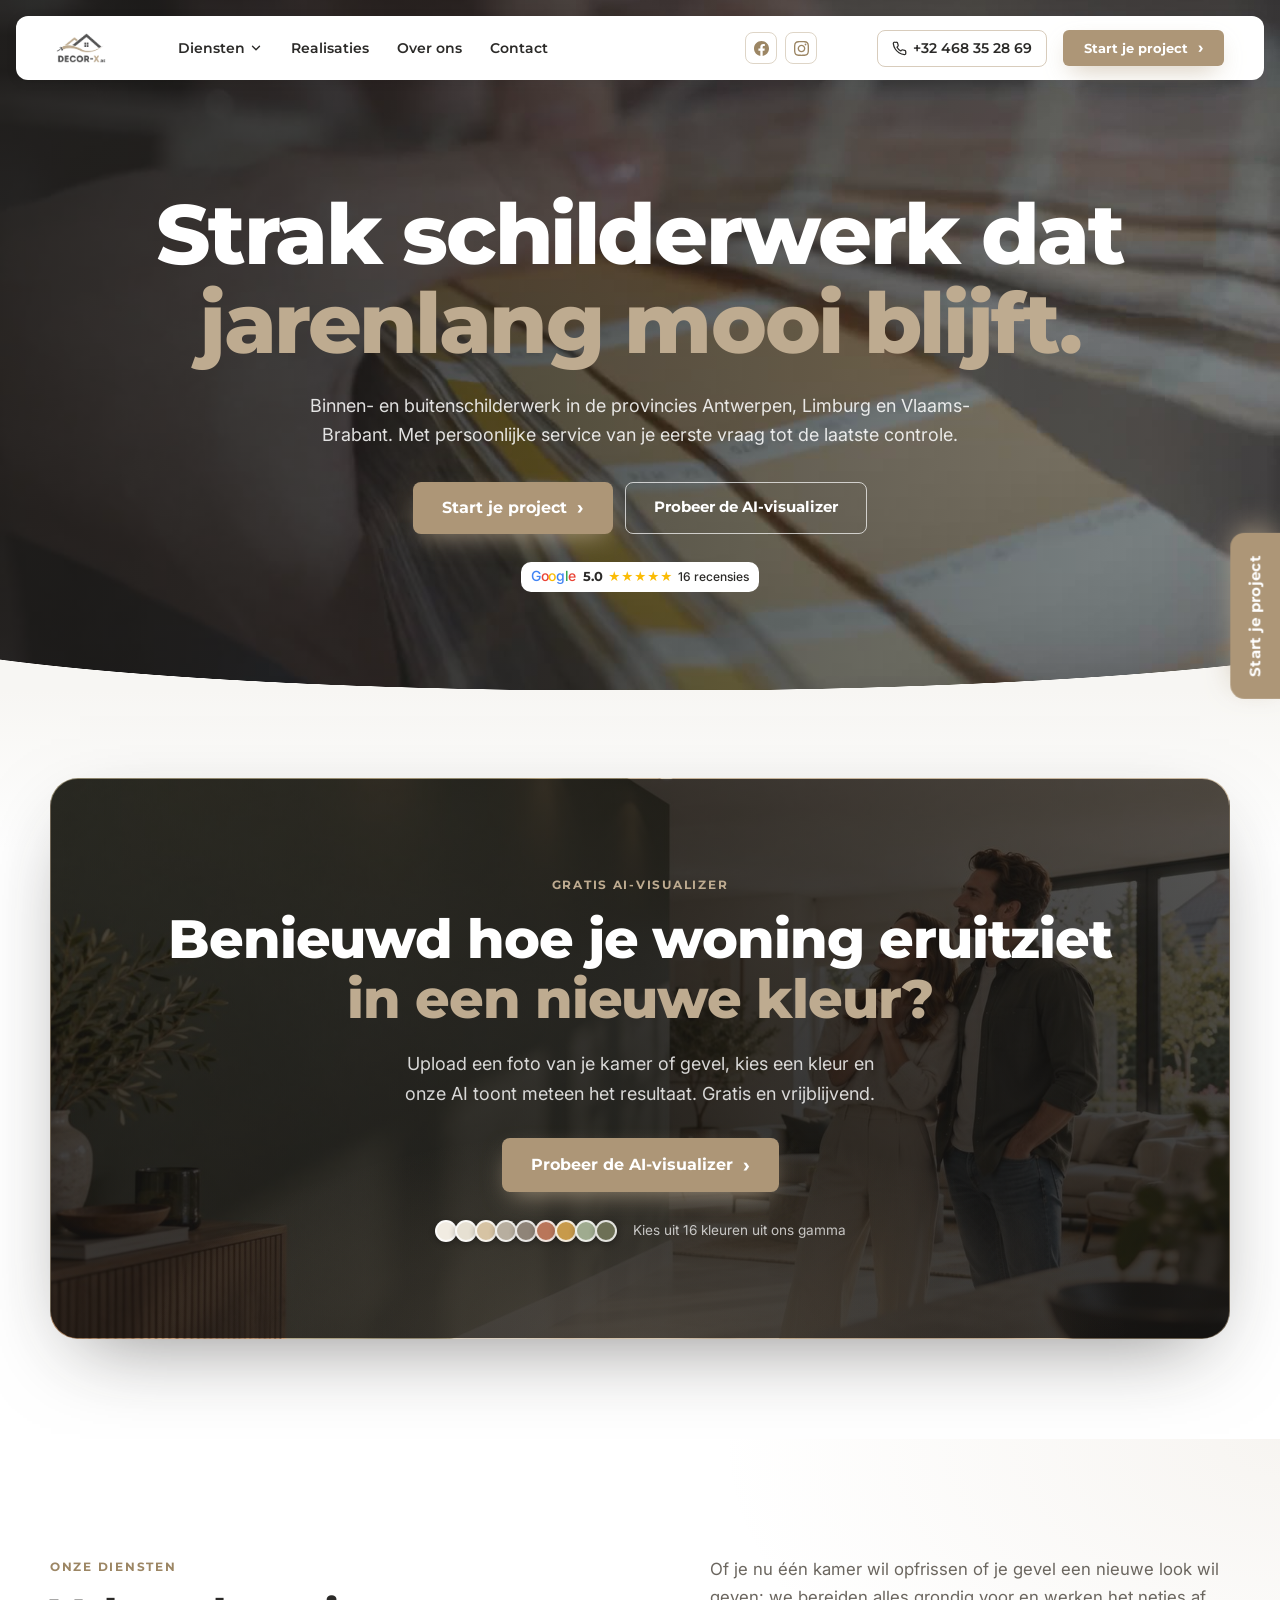
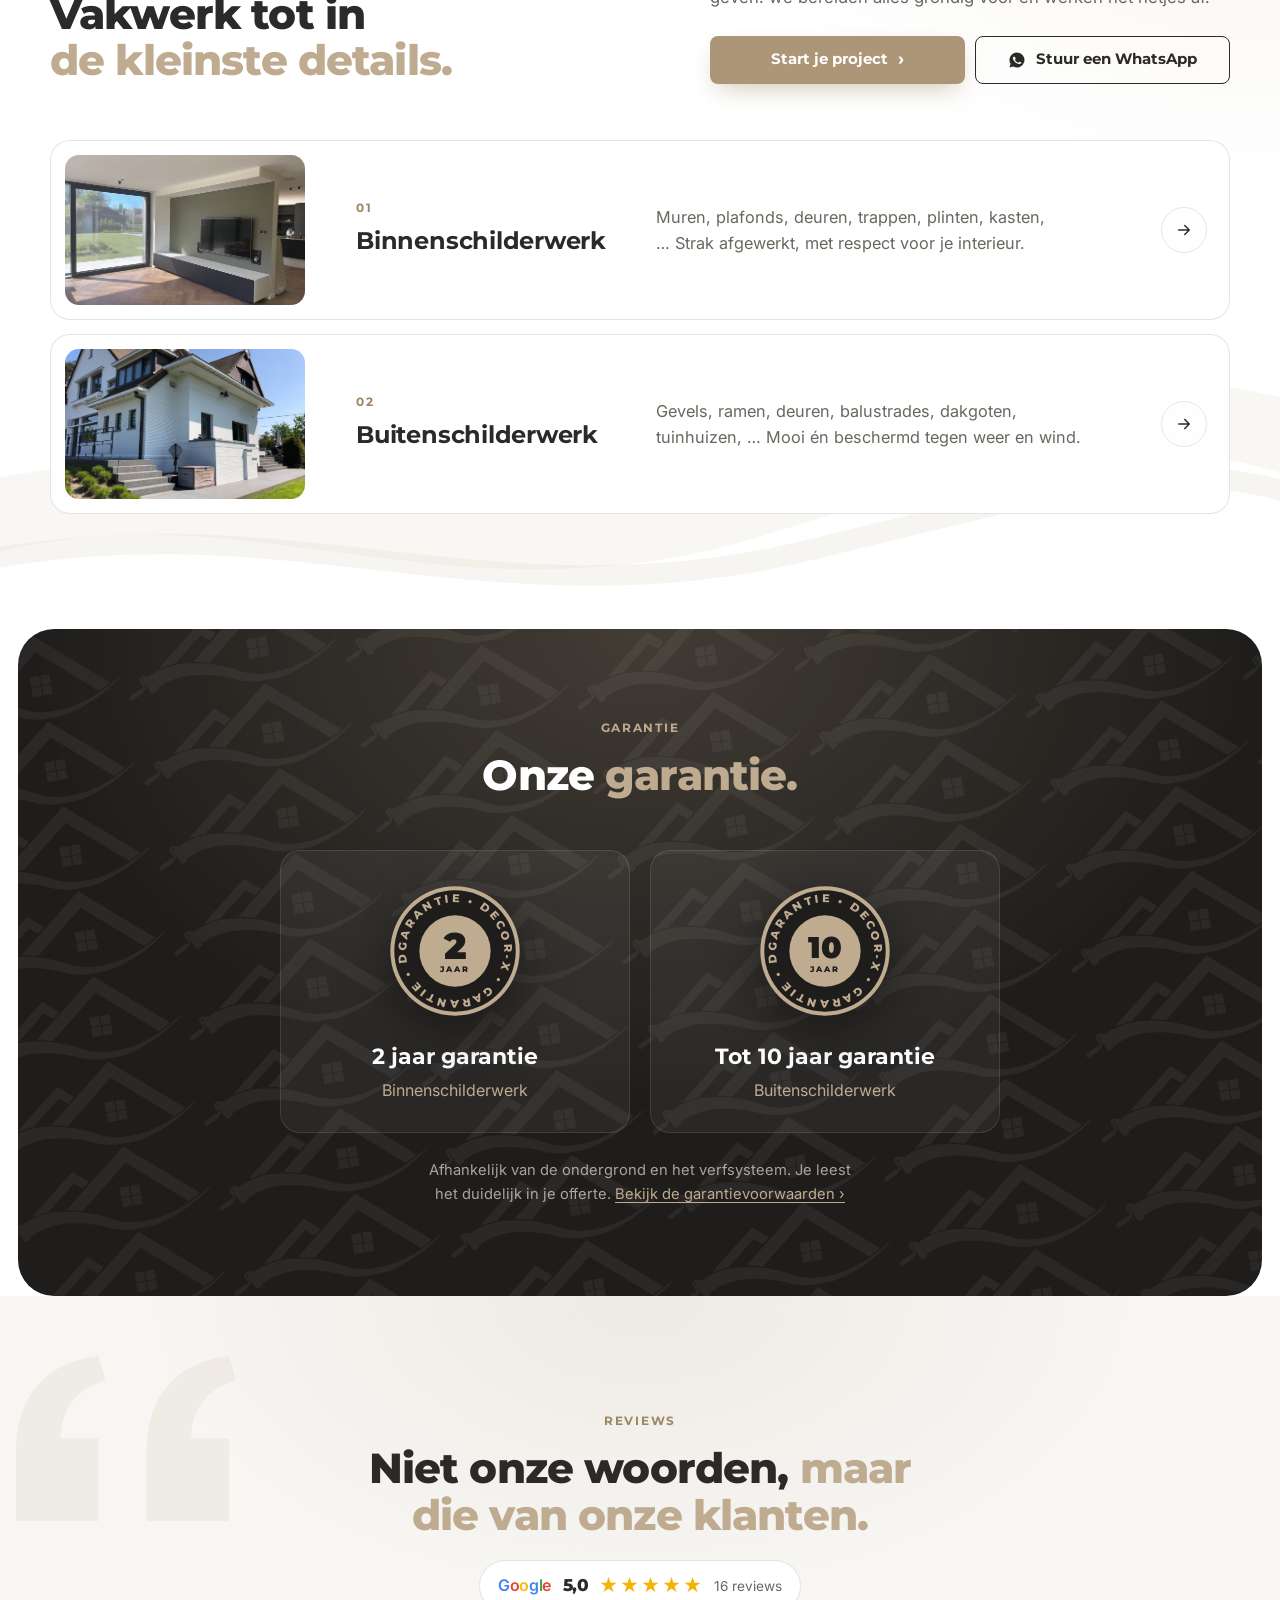
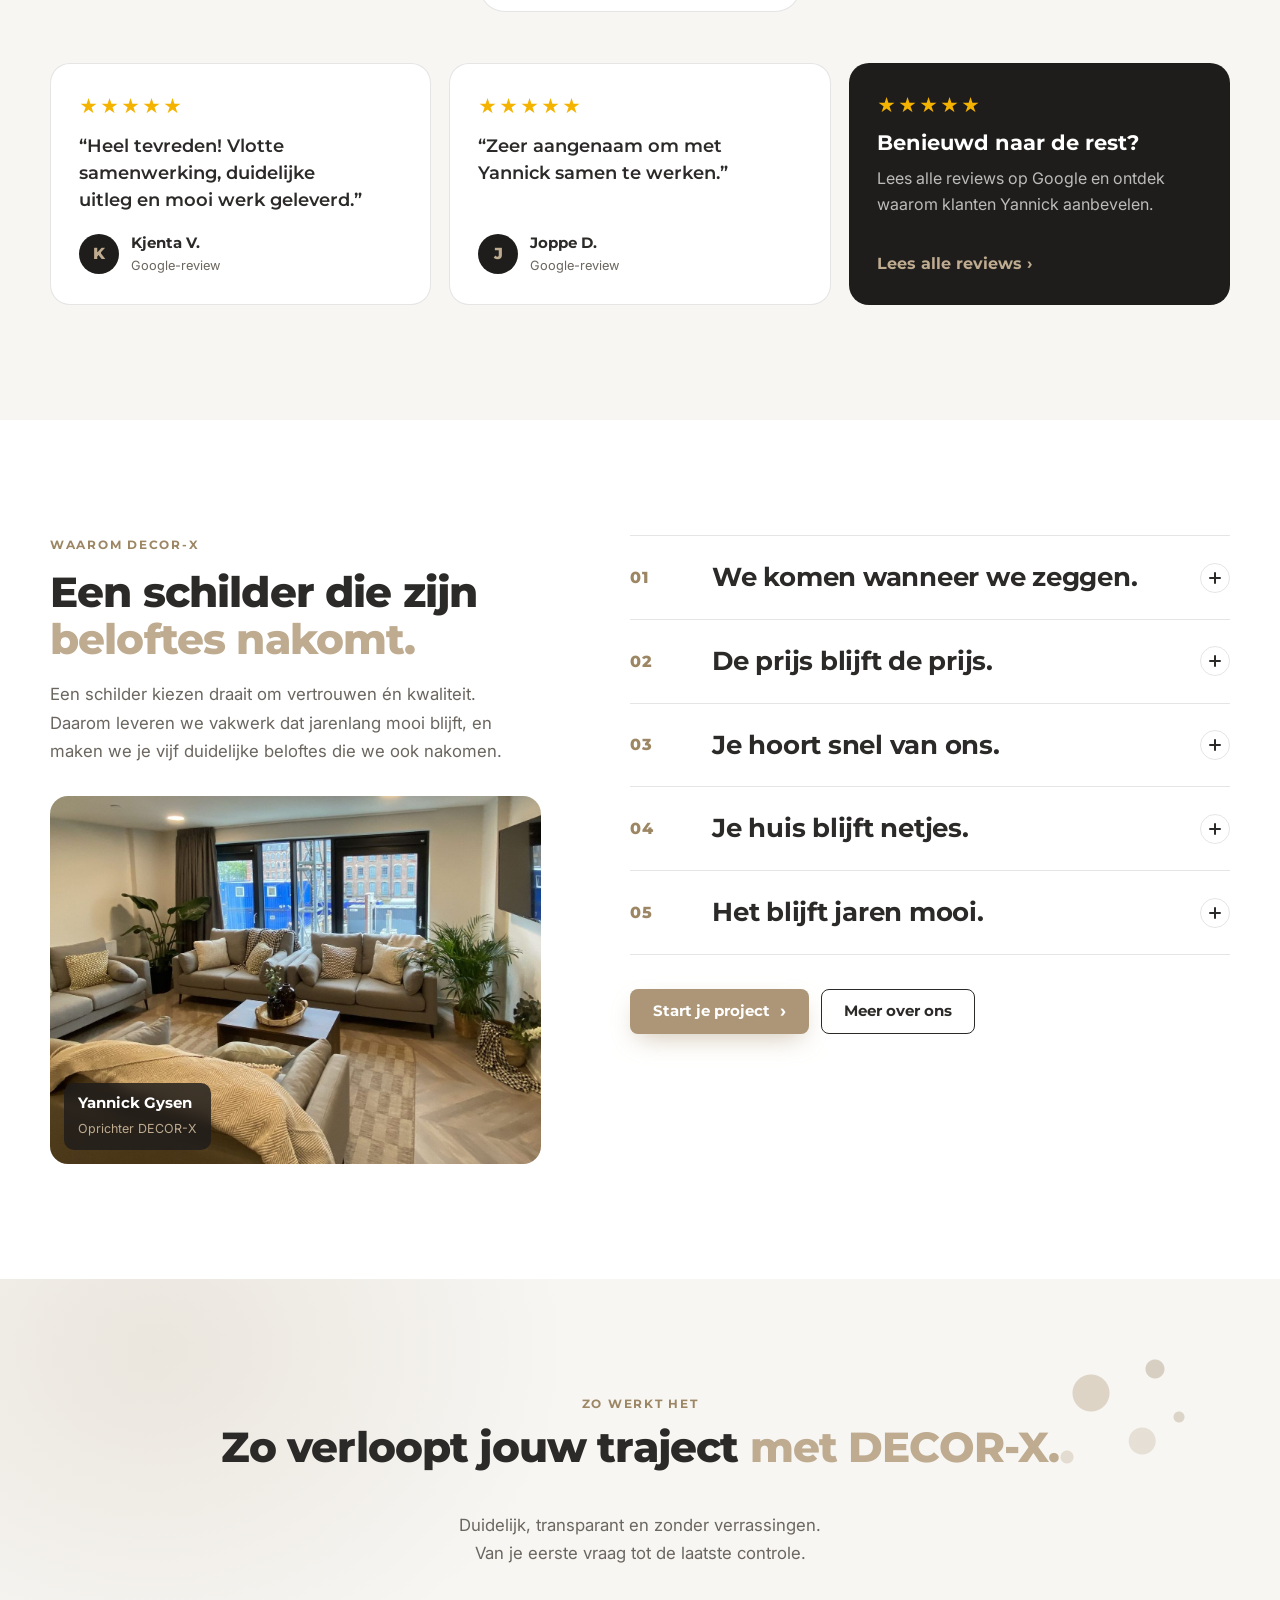
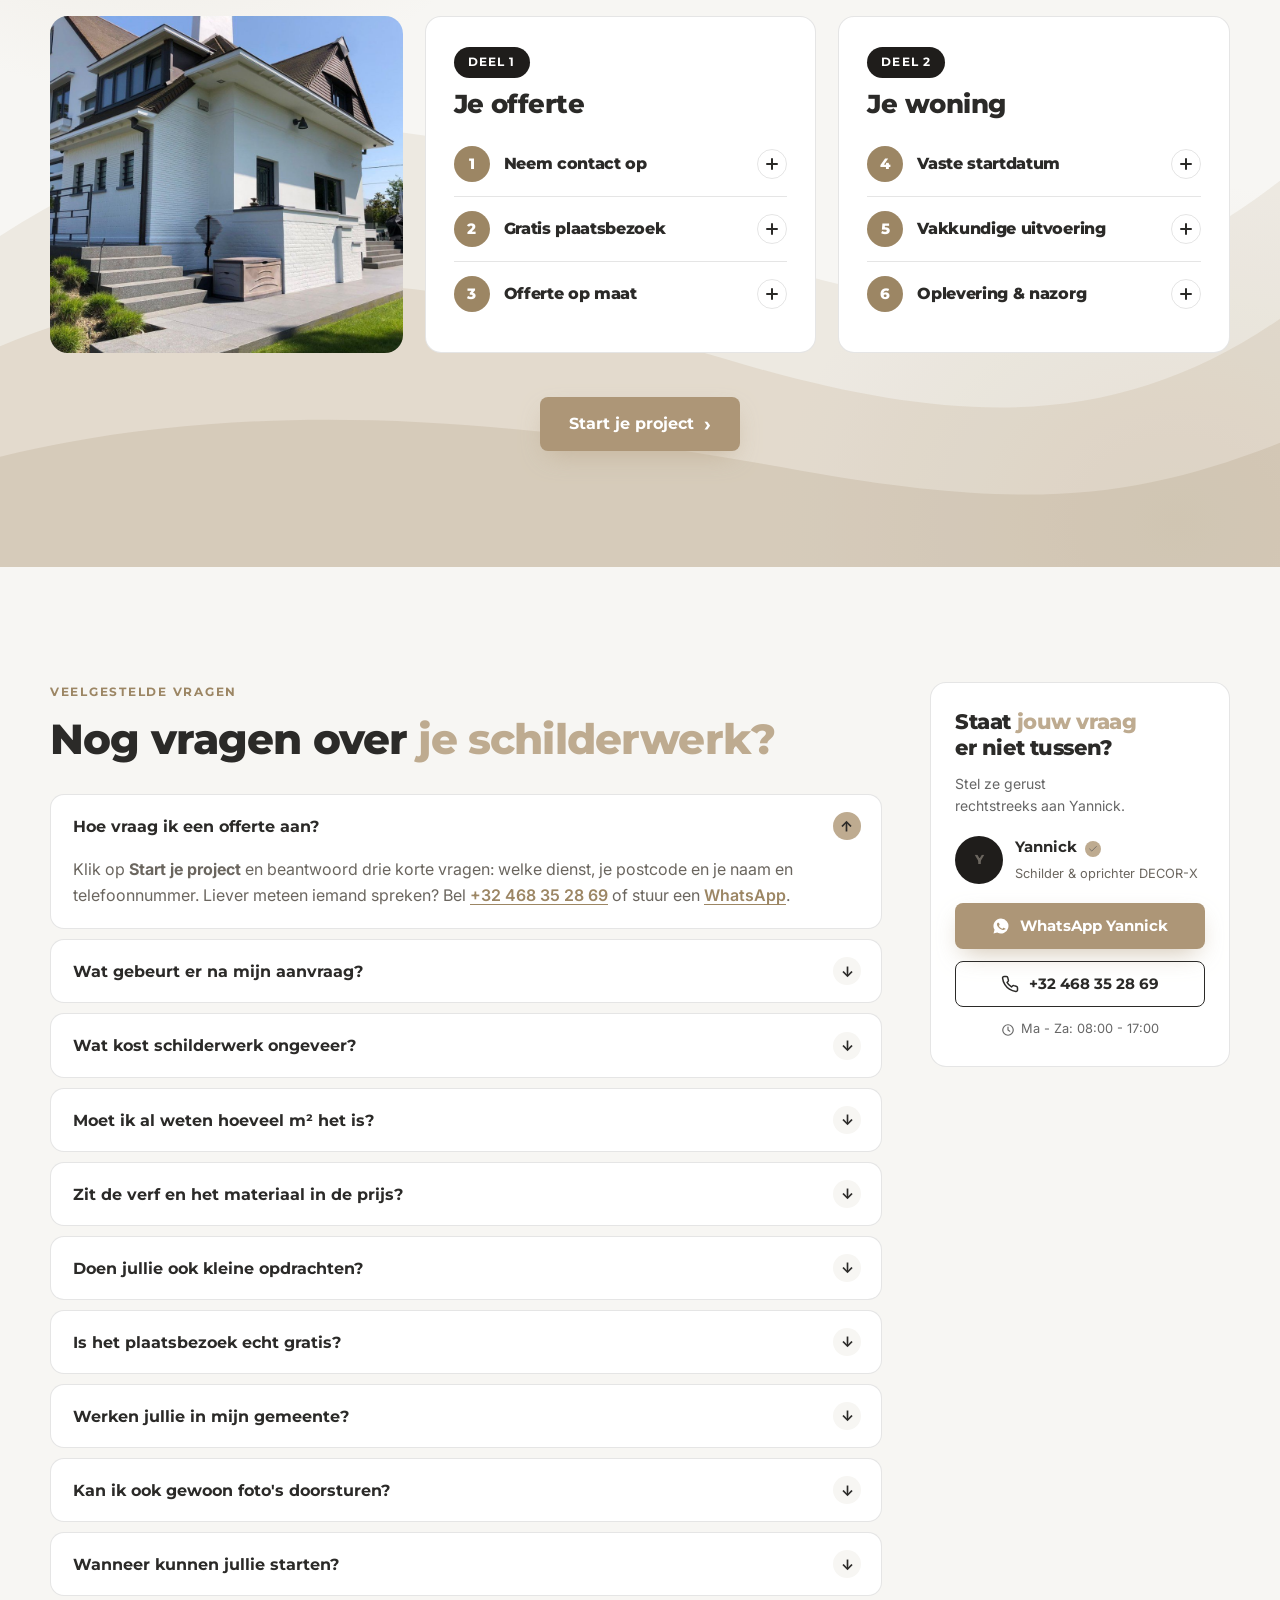
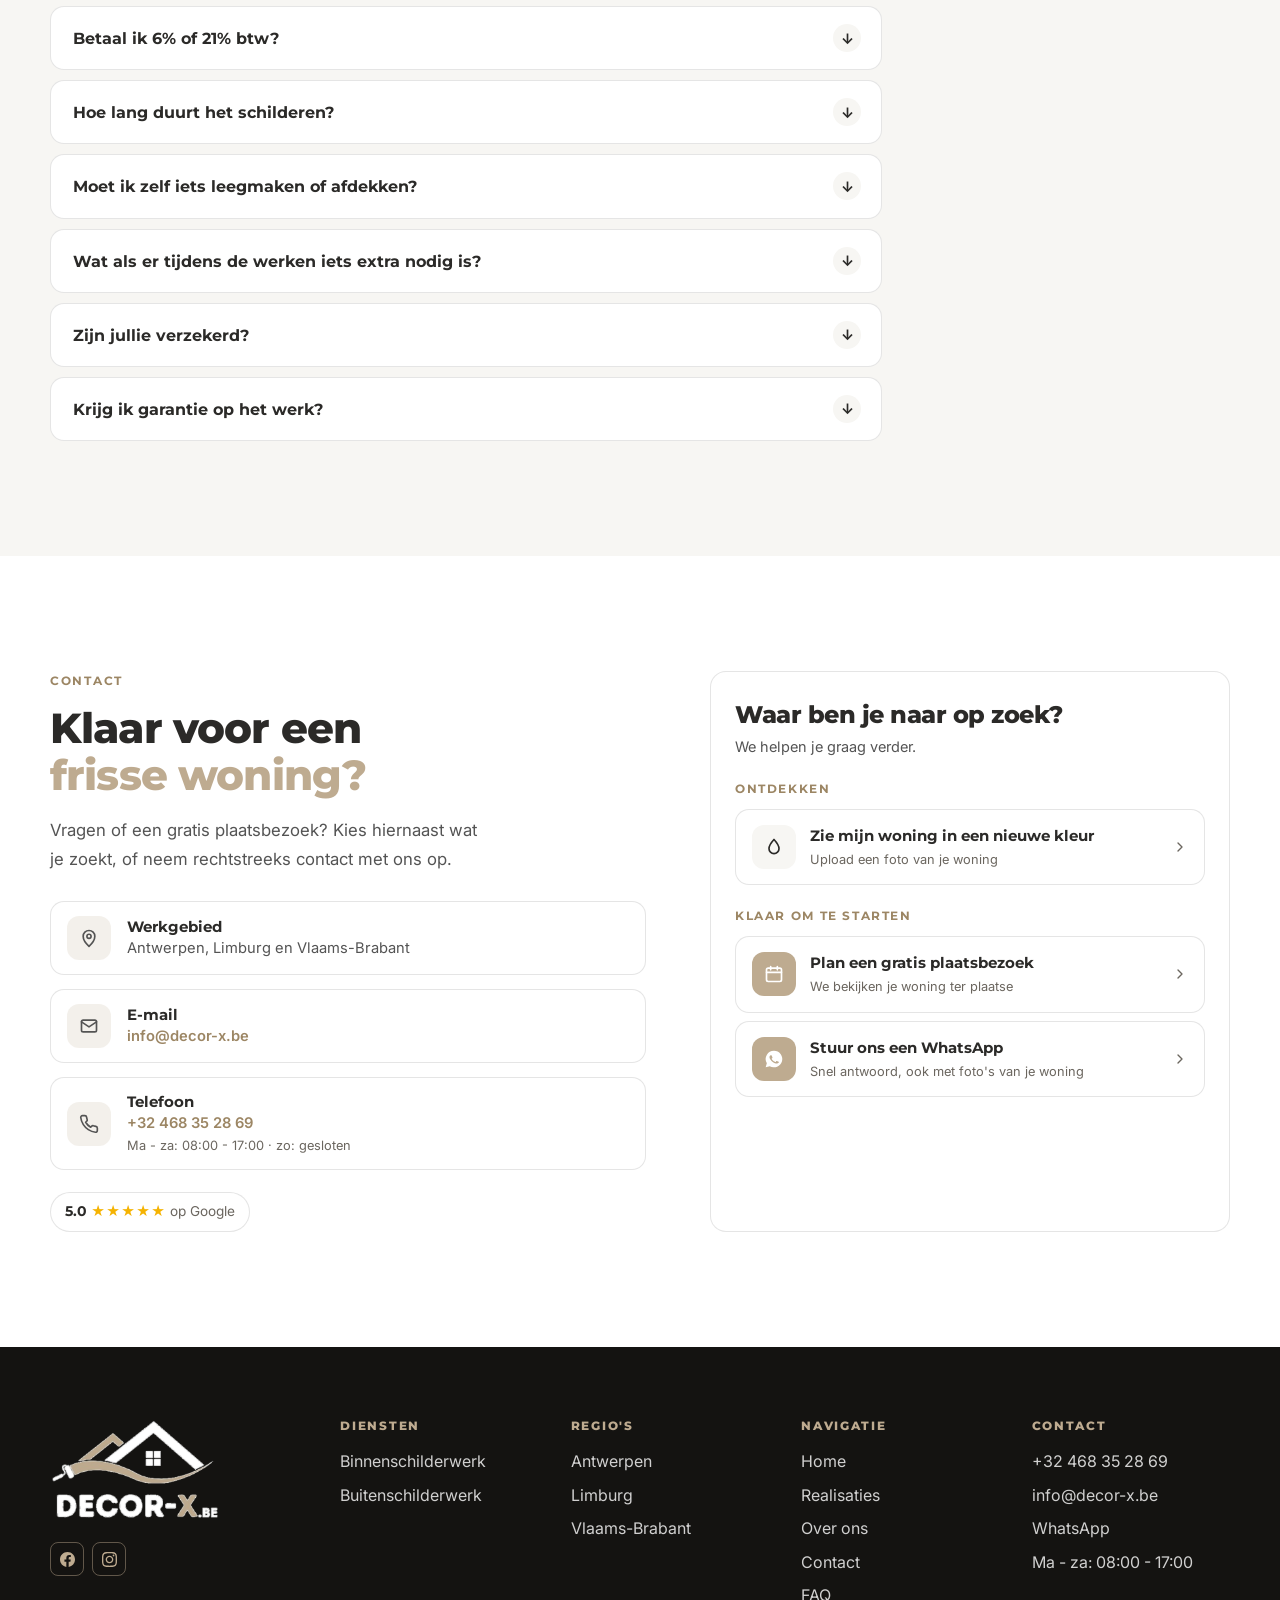
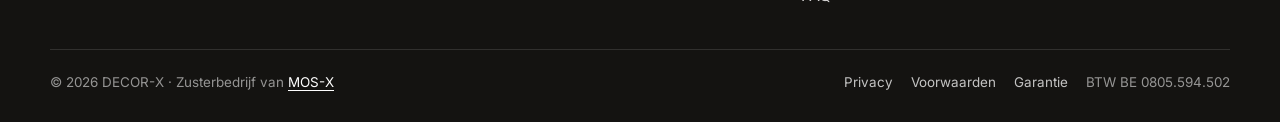
==== commit 76b132f9: "Eenvoudiger: AI-visualizer, Start je project met echte verzending, contactpagina, nieuwe FAQ Co-Auth" ====
--- a/index.html
+++ b/index.html
@@ -17,8 +17,8 @@
   <link rel="preconnect" href="https://fonts.googleapis.com">
   <link rel="preconnect" href="https://fonts.gstatic.com" crossorigin>
   <link href="https://fonts.googleapis.com/css2?family=Montserrat:wght@600;700;800;900&family=Inter:wght@400;500;600&display=swap" rel="stylesheet">
-  <link rel="stylesheet" href="styles.css?v=205">
-  <script type="application/ld+json">{"@context": "https://schema.org", "@type": "HousePainter", "name": "DECOR-X", "url": "https://gysenyannick.github.io/decor-x-website/", "image": "https://gysenyannick.github.io/decor-x-website/hero-woonkamer.jpg", "logo": "https://gysenyannick.github.io/decor-x-website/logo.png", "telephone": "+32468352869", "email": "info@decor-x.be", "priceRange": "€€", "description": "Binnen- en buitenschilderwerk en kaleien in Antwerpen, Limburg en Vlaams-Brabant.", "founder": {"@type": "Person", "name": "Yannick Gysen"}, "areaServed": [{"@type": "AdministrativeArea", "name": "Provincie Antwerpen"}, {"@type": "AdministrativeArea", "name": "Limburg"}, {"@type": "AdministrativeArea", "name": "Vlaams-Brabant"}], "openingHoursSpecification": [{"@type": "OpeningHoursSpecification", "dayOfWeek": ["Monday", "Tuesday", "Wednesday", "Thursday", "Friday", "Saturday"], "opens": "08:00", "closes": "17:00"}]}</script>
+  <link rel="stylesheet" href="styles.css?v=222">
+  <script type="application/ld+json">{"@context": "https://schema.org", "@type": "HousePainter", "name": "DECOR-X", "url": "https://gysenyannick.github.io/decor-x-website/", "image": "https://gysenyannick.github.io/decor-x-website/hero-woonkamer.jpg", "logo": "https://gysenyannick.github.io/decor-x-website/logo.png", "telephone": "+32468352869", "email": "info@decor-x.be", "priceRange": "€€", "description": "Binnen- en buitenschilderwerk in Antwerpen, Limburg en Vlaams-Brabant.", "founder": {"@type": "Person", "name": "Yannick Gysen"}, "areaServed": [{"@type": "AdministrativeArea", "name": "Provincie Antwerpen"}, {"@type": "AdministrativeArea", "name": "Limburg"}, {"@type": "AdministrativeArea", "name": "Vlaams-Brabant"}], "openingHoursSpecification": [{"@type": "OpeningHoursSpecification", "dayOfWeek": ["Monday", "Tuesday", "Wednesday", "Thursday", "Friday", "Saturday"], "opens": "08:00", "closes": "17:00"}]}</script>
 </head>
 <body>
   <a class="skip" href="#main">Naar de inhoud</a>
@@ -33,13 +33,11 @@
           <div class="nav-dd__menu">
             <a href="schilderwerken-binnen.html">Binnenschilderwerk</a>
             <a href="schilderwerken-buiten.html">Buitenschilderwerk</a>
-            <a href="kaleien.html">Kaleien</a>
           </div>
         </div>
         <a href="realisaties.html">Realisaties</a>
         <a href="over-ons.html">Over ons</a>
-        <a href="#contact">Contact</a>
-        <a href="#faq">FAQ</a>
+        <a href="contact.html">Contact</a>
         <a class="btn btn--accent header__nav-cta" href="#start" data-start>Start je project</a>
       </nav>
       <div class="header__right">
@@ -61,10 +59,10 @@
       <div class="hero__photo" aria-hidden="true"><video class="hero__video" id="hero-video" muted loop playsinline preload="metadata" poster="hero-video-poster.jpg?v=4" data-src="hero-video.mp4?v=4" data-src-mobiel="hero-video-mobiel.mp4?v=4" data-poster-mobiel="hero-video-poster-mobiel.jpg?v=4"></video></div>
       <div class="wrap hero__in">
         <h1>Strak schilderwerk dat<br> <span class="hl">jarenlang mooi blijft.</span></h1>
-        <p class="hero__lead">Binnen- en buitenschilderwerk, met persoonlijke service van je eerste telefoontje tot de laatste controle.</p>
+        <p class="hero__lead">Binnen- en buitenschilderwerk in de provincies Antwerpen, Limburg en Vlaams-Brabant. Met persoonlijke service van je eerste vraag tot de laatste controle.</p>
         <div class="hero__cta">
           <a class="btn btn--accent btn--lg" href="#start" data-start>Start je project <span aria-hidden="true">›</span></a>
-          <a class="btn btn--ghost btn--lg" href="#richtprijs">Bereken je richtprijs</a>
+          <a class="btn btn--ghost btn--lg" href="#visualizer" data-open-viz>Probeer de AI-visualizer</a>
         </div>
         <div class="proof">
           <a class="proof__g" href="https://www.google.com/search?q=MOS-X+%7C+Dakontmossing+%26+Coating+Reviews" target="_blank" rel="noopener" aria-label="5.0 op 5 uit 16 Google-recensies">
@@ -73,241 +71,16 @@
           </a>
         </div>
       </div>
-      <ul class="hero-bar" aria-label="Waarom DECOR-X">
-        <li><svg viewBox="0 0 24 24" width="26" height="26" fill="none" stroke="currentColor" stroke-width="1.6" stroke-linecap="round" stroke-linejoin="round" aria-hidden="true"><rect x="6" y="2.5" width="12" height="19" rx="2.5"/><path d="M11 18.5h2"/></svg><span>Virtuele preview</span></li>
-        <li><svg viewBox="0 0 24 24" width="26" height="26" fill="none" stroke="currentColor" stroke-width="1.6" stroke-linecap="round" stroke-linejoin="round" aria-hidden="true"><circle cx="12" cy="12" r="9"/><path d="M12 7v5l3 2"/></svg><span>Directe richtprijs</span></li>
-        <li><svg viewBox="0 0 24 24" width="26" height="26" fill="none" stroke="currentColor" stroke-width="1.6" stroke-linecap="round" stroke-linejoin="round" aria-hidden="true"><circle cx="12" cy="9" r="6"/><path d="m8.5 13.8-1.5 7.7 5-2.7 5 2.7-1.5-7.7"/></svg><span>Garantie op schilderwerken</span></li>
-      </ul>
-    </section>
-
-    <!-- ============ RICHTPRIJS ============ -->
-    <section class="picker-section tbx-section" id="richtprijs">
-      <svg class="tbx-rings" viewBox="0 0 800 800" aria-hidden="true">
-        <g fill="none" stroke="#beab90">
-          <circle cx="800" cy="400" r="120" stroke-width="1.5" opacity=".35"/>
-          <circle cx="800" cy="400" r="210" stroke-width="1.5" opacity=".3"/>
-          <circle cx="800" cy="400" r="300" stroke-width="1.5" opacity=".25"/>
-          <circle cx="800" cy="400" r="390" stroke-width="1.5" opacity=".2"/>
-          <circle cx="800" cy="400" r="480" stroke-width="1.5" opacity=".15"/>
-          <circle cx="800" cy="400" r="570" stroke-width="1.5" opacity=".1"/>
-        </g>
-      </svg>
-      <div class="wrap">
-        <div class="tbx reveal" id="toolbox">
-          <div class="tbx__head">
-            <h2>Jouw toolbox voor <span class="hl">een perfect schilderwerk.</span></h2>
-            <p>Gratis tools om kleuren te testen, je verf te berekenen en meteen je prijs te kennen.</p>
-          </div>
-          <div class="tbx__tabs" role="tablist" aria-label="Kies een tool">
-            <button class="tbx__tab" type="button" role="tab" aria-selected="true" aria-controls="tool-kleur" data-tool="kleur">
-              <span class="tbx__nr">01</span><span class="tbx__ic"><svg viewBox="0 0 48 48" width="44" height="44" fill="none" stroke="currentColor" stroke-width="2" stroke-linecap="round" stroke-linejoin="round" aria-hidden="true"><rect x="8" y="6" width="26" height="10" rx="2.5"/><path d="M34 11h4a2 2 0 0 1 2 2v6a2 2 0 0 1-2 2H22v6"/><rect x="18" y="27" width="8" height="15" rx="2"/><path d="M12 16v3M17 16v5"/></svg></span><span class="tbx__txt"><b>AI-visualizer</b><small>Schilder je woning virtueel</small></span>
-            </button>
-            <button class="tbx__tab" type="button" role="tab" aria-selected="false" aria-controls="tool-verf" data-tool="verf">
-              <span class="tbx__nr">02</span><span class="tbx__ic"><svg viewBox="0 0 48 48" width="44" height="44" fill="none" stroke="currentColor" stroke-width="2" stroke-linecap="round" stroke-linejoin="round" aria-hidden="true"><path d="M8 14h22v22a4 4 0 0 1-4 4H12a4 4 0 0 1-4-4z"/><path d="M8 14c0-3 5-5 11-5s11 2 11 5"/><path d="M14 20v6"/><rect x="26" y="24" width="15" height="18" rx="2.5"/><path d="M29 28h9M29 33h2M33 33h2M37 33h1M29 37h2M33 37h2M37 37h1"/></svg></span><span class="tbx__txt"><b>Verfcalculator</b><small>Hoeveel verf heb je nodig?</small></span>
-            </button>
-            <button class="tbx__tab" type="button" role="tab" aria-selected="false" aria-controls="tool-prijs" data-tool="prijs">
-              <span class="tbx__nr">03</span><span class="tbx__ic"><svg viewBox="0 0 48 48" width="44" height="44" fill="none" stroke="currentColor" stroke-width="2" stroke-linecap="round" stroke-linejoin="round" aria-hidden="true"><rect x="12" y="5" width="24" height="38" rx="4"/><path d="M12 13h24"/><path d="M27 21.5c-1-1.5-2.5-2-4-2-2.2 0-3.6 1.2-3.6 2.8 0 4 7.6 2 7.6 6.2 0 1.7-1.6 3-4 3-1.6 0-3.2-.6-4.2-2M23 17.5v2M23 31.5v2"/></svg></span><span class="tbx__txt"><b><span class="tbx__long">Directe </span>richtprijs</b><small>Wat gaat het kosten?</small></span>
-            </button>
-          </div>
-          <div class="tbx__body">
-          <div class="tbx__panel" id="tool-prijs" role="tabpanel" hidden>
-        <div class="calc" id="calc">
-          <aside class="calc__intro">
-            <div data-mode-panel="prijs">
-              <p class="eyebrow">Binnen 60 seconden</p>
-              <h2>Ontvang een <span class="hl">richtprijs</span><br>voor jouw woning</h2>
-              <ul class="calc__bullets">
-                <li>Binnen 1 minuut resultaat</li>
-                <li>Persoonlijk schilderadvies</li>
-                <li>Vrijblijvend en zonder verplichtingen</li>
-              </ul>
-            </div>
-          </aside>
-          <div class="calc__main">
-          <ol class="calc__tabs" aria-hidden="true"><li>1. Soort werk</li><li>2. Wat schilderen</li><li>3. Extra's</li><li>4. Richtprijs</li></ol>
-          <h3 class="calc__label" id="calc-label">Wat wil je laten schilderen?</h3>
-
-          <div class="calc__step is-on" data-step="1">
-            <div class="picker__grid">
-              <label class="pick"><input type="radio" name="soort" value="binnen"><img src="realisatie-woonkamer.jpg" alt="" loading="lazy"><span>Binnen&shy;schilderwerk</span></label>
-              <label class="pick"><input type="radio" name="soort" value="buiten"><img src="dienst-buiten.jpg" alt="" loading="lazy"><span>Buiten&shy;schilderwerk</span></label>
-            </div>
-          </div>
-
-          <div class="calc__step" data-step="2">
-            <div data-soort="binnen">
-              <div class="seg seg--big">
-                <label><input type="radio" name="omvang" value="woning"><span><b>Volledige woning</b>Alle ruimtes in één keer</span></label>
-                <label><input type="radio" name="omvang" value="kamers"><span><b>Enkele kamers</b>Kies zelf welke ruimtes</span></label>
-              </div>
-              <div data-omvang="woning">
-                <p class="calc__q">Woonoppervlakte</p>
-                <div class="calc__size">
-                  <output id="w-m2">120 m²</output>
-                  <input type="range" id="w-range" min="40" max="400" step="5" value="120" aria-label="Woonoppervlakte in m²">
-                </div>
-                <p class="calc__q">Wat moet er geschilderd worden?</p>
-                <div class="chips cols cols-4 m-2">
-                  <label><input type="checkbox" name="w-delen" value="muren" checked><span>Muren</span></label>
-                  <label><input type="checkbox" name="w-delen" value="plafonds"><span>Plafonds</span></label>
-                  <label><input type="checkbox" name="w-delen" value="plinten"><span>Plinten</span></label>
-                  <label><input type="checkbox" name="w-delen" value="deuren"><span>Deuren</span></label>
-                </div>
-              </div>
-              <div data-omvang="kamers">
-                <div id="rooms"></div>
-                <button class="calc__add" type="button" id="room-add">+ Nog een kamer toevoegen</button>
-              </div>
-            </div>
-            <div data-soort="buiten">
-              <p class="calc__q calc__q--first">Woonoppervlakte</p>
-              <div class="calc__size">
-                <output id="b-m2">150 m²</output>
-                <input type="range" id="b-range" min="50" max="500" step="5" value="150" aria-label="Woonoppervlakte in m²">
-                <p class="calc__hint">De bewoonbare oppervlakte van je woning, alle verdiepingen samen.</p>
-              </div>
-              <p class="calc__q">Aantal bouwlagen</p>
-              <div class="seg cols cols-3 m-1">
-                <label><input type="radio" name="lagen" value="1"><span>1 bouwlaag</span></label>
-                <label><input type="radio" name="lagen" value="2"><span>2 bouwlagen</span></label>
-                <label><input type="radio" name="lagen" value="3"><span>3 of meer</span></label>
-              </div>
-              <p class="calc__q">Type gevel</p>
-              <div class="seg cols cols-3 m-2">
-                <label><input type="radio" name="gevel" value="baksteen"><span>Baksteen</span></label>
-                <label><input type="radio" name="gevel" value="crepi"><span>Crepi</span></label>
-                <label><input type="radio" name="gevel" value="cementering"><span>Cementering</span></label>
-                <label><input type="radio" name="gevel" value="beton"><span>Beton</span></label>
-                <label><input type="radio" name="gevel" value="hout"><span>Hout</span></label>
-                <label><input type="radio" name="gevel" value="geschilderd"><span>Al geschilderd</span></label>
-              </div>
-              <p class="calc__q">Wat moet er geschilderd worden?</p>
-              <div class="chips cols cols-3 m-1">
-                <label><input type="checkbox" name="b-delen" value="gevel" checked><span>Gevel</span></label>
-                <label><input type="checkbox" name="b-delen" value="houtwerk"><span>Ramen en deuren</span></label>
-                <label><input type="checkbox" name="b-delen" value="goten"><span>Dakgoten en boeidelen</span></label>
-              </div>
-              <p class="calc__q">In welke staat is de gevel?</p>
-              <div class="seg cols cols-3 m-1">
-                <label><input type="radio" name="staat" value="goed"><span>Goede staat</span></label>
-                <label><input type="radio" name="staat" value="matig"><span>Kleine herstellingen</span></label>
-                <label><input type="radio" name="staat" value="slecht"><span>Veel voorbereiding</span></label>
-              </div>
-            </div>
-          </div>
-
-          <div class="calc__step" data-step="3">
-            <div data-soort="binnen">
-              <p class="calc__q calc__q--first">Is je woning gemeubeld of leeg?</p>
-              <div class="seg cols cols-2">
-                <label><input type="radio" name="inrichting" value="gemeubeld"><span>Gemeubeld</span></label>
-                <label><input type="radio" name="inrichting" value="leeg"><span>Leeg</span></label>
-              </div>
-            </div>
-            <p class="calc__q" id="extra-q">Kies eventuele extra's</p>
-            <div class="chips cols cols-3 m-1" data-soort="binnen">
-              <label><input type="checkbox" name="extra" value="houtherstel"><span>Klein houtherstel</span></label>
-              <label><input type="checkbox" name="extra" value="premium"><span>Premium verf</span></label>
-              <label><input type="checkbox" name="extra" value="barsten"><span>Herstel van barsten en gaten</span></label>
-            </div>
-            <div class="chips cols cols-2 m-1" data-soort="buiten">
-              <label><input type="checkbox" name="b-extra" value="reiniging"><span>Gevelreiniging vooraf</span></label>
-              <label><input type="checkbox" name="b-extra" value="algen"><span>Behandeling tegen mos en algen</span></label>
-              <label><input type="checkbox" name="b-extra" value="herstel"><span>Hout- en voegherstel</span></label>
-              <label><input type="checkbox" name="b-extra" value="premium"><span>Premium gevelverf</span></label>
-            </div>
-          </div>
-
-
-          <div class="calc__step calc__result" data-step="4" aria-live="polite">
-            <p class="calc__kicker">Jouw richtprijs</p>
-            <p class="calc__price" id="calc-price">€ 0</p>
-            <p class="calc__note">Excl. btw. Voor woningen ouder dan 10 jaar geldt vaak 6% btw. Je definitieve, vaste prijs krijg je na een gratis plaatsbezoek.</p>
-            <div class="calc__actions">
-              <a class="btn btn--accent btn--lg" href="#contact" id="calc-book">Plan een gratis plaatsbezoek <span aria-hidden="true">›</span></a>
-              <button class="btn btn--line" type="button" id="calc-reset">Opnieuw berekenen</button>
-            </div>
-          </div>
-
-          <div class="calc__nav">
-            <button class="btn btn--line" type="button" id="calc-back" hidden>‹ Vorige</button>
-            <button class="btn btn--accent" type="button" id="calc-next" disabled>Volgende ›</button>
-          </div>
-
-          </div>
-        </div>
-          </div>
-          <div class="tbx__panel" id="tool-kleur" role="tabpanel">
-            <div class="tbx-ba" id="tbx-ba" style="--pos: 50%">
-              <img src="voorna-voor.jpg" alt="Woning met witte gevel, zoals ze nu is" width="1154" height="866">
-              <img class="tbx-ba__after" src="voorna-na.jpg" alt="Dezelfde woning met een greige gevel" width="1154" height="866">
-              <span class="tbx-ba__label">Nu</span>
-              <span class="tbx-ba__label tbx-ba__label--after">Visualisatie</span>
-              <span class="tbx-ba__handle" aria-hidden="true">‹ ›</span>
-              <input class="tbx-ba__range" type="range" min="0" max="100" value="50" aria-label="Schuif om voor en na te vergelijken">
-              <button class="btn btn--accent tbx-ba__go" type="button" data-viz-start>Probeer de AI-visualizer <span aria-hidden="true">›</span></button>
-            </div>
-            <div class="viz" id="visualizer" hidden>
-          <h3 class="calc__label viz__title">Hoe zou jouw ruimte eruitzien?</h3>
-          <div class="viz__grid">
-            <div class="viz__stage">
-              <div class="viz__start">
-                <label class="viz__upload"><input type="file" id="viz-file" accept="image/*"><b>Upload een foto</b><span>Van je kamer of van je gevel</span></label>
-                <p class="viz__or">Of probeer een van onze foto's</p>
-                <div class="viz__samples">
-                  <button type="button" data-src="realisatie-woonkamer.jpg"><img src="realisatie-woonkamer.jpg" alt="Woonkamer"></button>
-                  <button type="button" data-src="hero-woonkamer.jpg"><img src="hero-woonkamer.jpg" alt="Leefruimte"></button>
-                  <button type="button" data-src="dienst-buiten.jpg"><img src="dienst-buiten.jpg" alt="Gevel"></button>
-                </div>
-              </div>
-            </div>
-            <ol class="viz__steps">
-              <li><b>Upload een foto</b>Hoe minder meubels, hoe beter.</li>
-              <li><b>Tik op een vlak</b>Muur, plafond, deur of gevel.</li>
-              <li><b>Kies een kleur</b>Elk vlak zijn eigen kleur.</li>
-            </ol>
-          </div>
-          <p class="calc__hint">Je foto blijft op je toestel, de AI werkt in je browser. Het resultaat is een indruk: de echte kleur bekijken we samen bij het plaatsbezoek.</p>
-            </div>
-          </div>
-          <div class="tbx__panel" id="tool-verf" role="tabpanel" hidden>
-            <div class="pc" id="pc">
-              <h3 class="calc__label">Hoeveel verf heb je nodig?</h3>
-              <div class="seg seg--big">
-                <label><input type="radio" name="pc-mode" value="kamer" checked><span><b>Een kamer</b>We rekenen de muren uit voor je</span></label>
-                <label><input type="radio" name="pc-mode" value="m2"><span><b>Ik ken de oppervlakte</b>Vul zelf het aantal m² in</span></label>
-              </div>
-              <div class="pc__part" data-pc="kamer">
-                <div class="calc__fields pc__fields">
-                  <label class="calc__field"><span>Lengte (m)</span><input type="number" id="pc-l" value="4" min="0" step="0.1" inputmode="decimal"></label>
-                  <label class="calc__field"><span>Breedte (m)</span><input type="number" id="pc-b" value="4" min="0" step="0.1" inputmode="decimal"></label>
-                  <label class="calc__field"><span>Hoogte (m)</span><input type="number" id="pc-h" value="2.5" min="0" step="0.1" inputmode="decimal"></label>
-                  <label class="calc__field"><span>Aantal ramen</span><input type="number" id="pc-ramen" value="1" min="0" step="1" inputmode="decimal"></label>
-                  <label class="calc__field"><span>Aantal deuren</span><input type="number" id="pc-deuren" value="1" min="0" step="1" inputmode="decimal"></label>
-                </div>
-                <div class="chips pc__chips"><label><input type="checkbox" id="pc-plafond"><span>Plafond ook schilderen</span></label></div>
-              </div>
-              <div class="pc__part" data-pc="m2" hidden>
-                <div class="calc__fields pc__fields"><label class="calc__field"><span>Oppervlakte (m²)</span><input type="number" id="pc-m2" value="40" min="0" step="1" inputmode="decimal"></label></div>
-              </div>
-              <p class="calc__q">Aantal lagen</p>
-              <div class="seg"><label><input type="radio" name="pc-lagen" value="1"><span>1 laag</span></label><label><input type="radio" name="pc-lagen" value="2" checked><span>2 lagen</span></label><label><input type="radio" name="pc-lagen" value="3"><span>3 lagen</span></label></div>
-              <p class="calc__q">Ondergrond</p>
-              <div class="seg"><label><input type="radio" name="pc-ond" value="10" checked><span>Glad, al geschilderd</span></label><label><input type="radio" name="pc-ond" value="8"><span>Nieuw pleisterwerk</span></label><label><input type="radio" name="pc-ond" value="6"><span>Ruw, bv. gevel of crepi</span></label></div>
-              <div class="pc__result" aria-live="polite">
-                <p class="calc__kicker">Je hebt ongeveer nodig</p>
-                <p class="calc__price" id="pc-liter">8 liter</p>
-                <p class="pc__pots" id="pc-info">Voor 40 m², 2 lagen · bv. 1 pot van 10 liter</p>
-                <p class="calc__note">Een indicatie op basis van een gemiddeld verbruik. Het echte verbruik hangt af van de verf en de ondergrond.</p>
-              </div>
-              <div class="calc__actions">
-                <button class="btn btn--accent btn--lg" type="button" data-tool-open="prijs">Laat het ons schilderen <span aria-hidden="true">›</span></button>
-                <a class="btn btn--line btn--lg" href="#contact" id="pc-book">Plan een gratis plaatsbezoek</a>
-              </div>
-            </div>
-          </div>
-          </div>
-        </div>
+    </section>
+
+    <!-- ============ AI-VISUALIZER ============ -->
+    <section class="dkb-buiten" id="ai">
+      <div class="dkb reveal">
+        <p class="eyebrow eyebrow--accent">Gratis AI-visualizer</p>
+        <h2>Benieuwd hoe je woning eruitziet<br> <span class="hl">in een nieuwe kleur?</span></h2>
+        <p class="dkb__lead">Upload een foto van je kamer of gevel, kies een kleur en onze AI toont meteen het resultaat. Gratis en vrijblijvend.</p>
+        <button class="btn btn--accent btn--lg" type="button" data-open-viz>Probeer de AI-visualizer <span aria-hidden="true">›</span></button>
+        <div class="dkb__dots" aria-hidden="true"><i style="--c:#f1ece2"></i><i style="--c:#e6e0d2"></i><i style="--c:#d6c3a3"></i><i style="--c:#b7ae9f"></i><i style="--c:#8f8478"></i><i style="--c:#b9765a"></i><i style="--c:#c79a4b"></i><i style="--c:#9fab8f"></i><i style="--c:#6d7055"></i><span>Kies uit 16 kleuren uit ons gamma</span></div>
       </div>
     </section>
 
@@ -327,7 +100,7 @@
           <div class="svl__side">
             <p class="reveal">Of je nu één kamer wil opfrissen of je gevel een nieuwe look wil geven: we bereiden alles grondig voor en werken het netjes af.</p>
             <div class="svl__cta reveal">
-              <a class="btn btn--accent" href="#contact">Gratis plaatsbezoek <span aria-hidden="true">›</span></a>
+              <a class="btn btn--accent" href="#start" data-start>Start je project <span aria-hidden="true">›</span></a>
               <a class="btn btn--line" href="https://wa.me/32468352869" target="_blank" rel="noopener"><svg viewBox="0 0 24 24" width="18" height="18" fill="currentColor" aria-hidden="true"><path d="M12 2a10 10 0 0 0-8.6 15.1L2 22l5-1.3A10 10 0 1 0 12 2zm5.3 14.1c-.2.6-1.3 1.2-1.8 1.3-.5.1-1 .1-3.2-.7-2.7-1.1-4.4-3.8-4.6-4-.1-.2-1.1-1.4-1.1-2.7s.7-1.9.9-2.2c.2-.3.5-.3.7-.3h.5c.2 0 .4 0 .6.5l.8 2c.1.2.1.4 0 .5l-.3.5-.4.4c-.1.1-.3.3-.1.6.2.3.8 1.3 1.7 2.1 1.2 1 2.1 1.3 2.4 1.5.3.1.5.1.6-.1l.9-1c.2-.3.4-.2.6-.1l1.9.9c.3.1.5.2.5.3.1.1.1.7-.1 1.3z"/></svg> Stuur een WhatsApp</a>
             </div>
           </div>
@@ -341,11 +114,6 @@
           <li><a class="svl__row reveal" href="schilderwerken-buiten.html">
             <span class="svl__img"><img src="dienst-buiten.jpg" alt="" loading="lazy" style="object-position:50% 40%"></span>
             <span class="svl__txt"><small>02</small><b>Buitenschilderwerk</b><span>Gevels, ramen, deuren, balustrades, dakgoten, tuinhuizen, … Mooi én beschermd tegen weer en wind.</span></span>
-            <span class="svl__go"><svg viewBox="0 0 24 24" width="18" height="18" fill="none" stroke="currentColor" stroke-width="2" stroke-linecap="round" stroke-linejoin="round" aria-hidden="true"><path d="M5 12h14M13 6l6 6-6 6"/></svg></span>
-          </a></li>
-          <li><a class="svl__row reveal" href="kaleien.html">
-            <span class="svl__img"><img src="dienst-kaleien.jpg" alt="" loading="lazy" style="object-position:50% 45%"></span>
-            <span class="svl__txt"><small>03</small><b>Kaleien</b><span>Gevels, tuinmuren, schouwen, … Een egale, minerale afwerking die tijdloos en ademend is.</span></span>
             <span class="svl__go"><svg viewBox="0 0 24 24" width="18" height="18" fill="none" stroke="currentColor" stroke-width="2" stroke-linecap="round" stroke-linejoin="round" aria-hidden="true"><path d="M5 12h14M13 6l6 6-6 6"/></svg></span>
           </a></li>
         </ul>
@@ -439,11 +207,11 @@
         </div>
         <div class="wy__main">
           <ol class="wy__list">
-          <li class="reveal"><span class="wy__nr">01</span><div><b>We komen wanneer we zeggen.</b><p>Je krijgt een vaste startdatum en we houden je op de hoogte. Geen dagen wachten op een schilder die niet opdaagt.</p></div></li>
-          <li class="reveal"><span class="wy__nr">02</span><div><b>De prijs blijft de prijs.</b><p>Na het plaatsbezoek krijg je een vaste prijs, zwart op wit. Meerwerk doen we enkel na jouw akkoord.</p></div></li>
-          <li class="reveal"><span class="wy__nr">03</span><div><b>Je hoort snel van ons.</b><p>Een slim, geautomatiseerd systeem volgt elke aanvraag en offerte op. Je hoeft nooit achter ons aan te bellen.</p></div></li>
-          <li class="reveal"><span class="wy__nr">04</span><div><b>Je huis blijft netjes.</b><p>We dekken alles af en ruimen elke dag op. Je leeft gewoon verder terwijl wij schilderen.</p></div></li>
-          <li class="reveal"><span class="wy__nr">05</span><div><b>Het blijft jaren mooi.</b><p>Een grondige voorbereiding en enkel premium verf. Daarom durven we er garantie op te geven.</p></div></li>
+          <li class="reveal"><details><summary><span class="wy__nr">01</span><b>We komen wanneer we zeggen.</b><span class="acc-plus" aria-hidden="true"></span></summary><p>Je krijgt een vaste startdatum en we houden je op de hoogte. Geen dagen wachten op een schilder die niet opdaagt.</p></details></li>
+          <li class="reveal"><details><summary><span class="wy__nr">02</span><b>De prijs blijft de prijs.</b><span class="acc-plus" aria-hidden="true"></span></summary><p>Na het plaatsbezoek krijg je een vaste prijs, zwart op wit. Meerwerk doen we enkel na jouw akkoord.</p></details></li>
+          <li class="reveal"><details><summary><span class="wy__nr">03</span><b>Je hoort snel van ons.</b><span class="acc-plus" aria-hidden="true"></span></summary><p>Een slim, geautomatiseerd systeem volgt elke aanvraag en offerte op. Je hoeft nooit achter ons aan te bellen.</p></details></li>
+          <li class="reveal"><details><summary><span class="wy__nr">04</span><b>Je huis blijft netjes.</b><span class="acc-plus" aria-hidden="true"></span></summary><p>We dekken alles af en ruimen elke dag op. Je leeft gewoon verder terwijl wij schilderen.</p></details></li>
+          <li class="reveal"><details><summary><span class="wy__nr">05</span><b>Het blijft jaren mooi.</b><span class="acc-plus" aria-hidden="true"></span></summary><p>Een grondige voorbereiding en enkel premium verf. Daarom durven we er garantie op te geven.</p></details></li>
           </ol>
           <div class="wy__cta reveal">
             <a class="btn btn--accent" href="#start" data-start>Start je project <span aria-hidden="true">›</span></a>
@@ -459,25 +227,25 @@
       <div class="wrap">
         <p class="eyebrow eyebrow--center reveal">Zo werkt het</p>
         <h2 class="sec-title reveal">Zo verloopt jouw traject <span class="hl">met <span class="nw">DECOR-X.</span></span></h2>
-        <p class="sec-sub reveal">Duidelijk, transparant en zonder verrassingen. Van je eerste richtprijs tot de laatste controle.</p>
+        <p class="sec-sub reveal">Duidelijk, transparant en zonder verrassingen. Van je eerste vraag tot de laatste controle.</p>
         <div class="proc">
           <figure class="proc__photo reveal"><img src="dienst-buiten.jpg" alt="Gevel van een woning na het schilderwerk" loading="lazy"></figure>
           <div class="proc__card reveal">
             <span class="proc__tag">Deel 1</span>
             <h3>Je offerte</h3>
             <ol class="proc__list">
-              <li><span class="proc__nr">1</span><div><h4>Richtprijs berekenen</h4><p>Bereken online een richtprijs en krijg meteen een idee van de kost.</p></div></li>
-              <li><span class="proc__nr">2</span><div><h4>Gratis plaatsbezoek</h4><p>We bekijken je woning, luisteren naar je wensen en geven gratis kleuradvies.</p></div></li>
-              <li><span class="proc__nr">3</span><div><h4>Offerte op maat</h4><p>Een duidelijke offerte met een vaste prijs, afgestemd op jouw woning.</p></div></li>
+              <li><details><summary><span class="proc__nr">1</span><h4>Neem contact op</h4><span class="acc-plus" aria-hidden="true"></span></summary><p>Via Start je project, WhatsApp of telefoon. We reageren snel.</p></details></li>
+              <li><details><summary><span class="proc__nr">2</span><h4>Gratis plaatsbezoek</h4><span class="acc-plus" aria-hidden="true"></span></summary><p>We bekijken je woning, luisteren naar je wensen en geven gratis kleuradvies.</p></details></li>
+              <li><details><summary><span class="proc__nr">3</span><h4>Offerte op maat</h4><span class="acc-plus" aria-hidden="true"></span></summary><p>Een duidelijke offerte met een vaste prijs, afgestemd op jouw woning.</p></details></li>
             </ol>
           </div>
           <div class="proc__card reveal">
             <span class="proc__tag">Deel 2</span>
             <h3>Je woning</h3>
             <ol class="proc__list">
-              <li><span class="proc__nr">4</span><div><h4>Vaste startdatum</h4><p>Na je akkoord plannen we een vaste startdatum en houden we je op de hoogte.</p></div></li>
-              <li><span class="proc__nr">5</span><div><h4>Vakkundige uitvoering</h4><p>We beschermen je woning, bereiden alles grondig voor en schilderen met premium verf.</p></div></li>
-              <li><span class="proc__nr">6</span><div><h4>Oplevering &amp; nazorg</h4><p>We lopen alles samen met je na en blijven ook daarna bereikbaar.</p></div></li>
+              <li><details><summary><span class="proc__nr">4</span><h4>Vaste startdatum</h4><span class="acc-plus" aria-hidden="true"></span></summary><p>Na je akkoord plannen we een vaste startdatum en houden we je op de hoogte.</p></details></li>
+              <li><details><summary><span class="proc__nr">5</span><h4>Vakkundige uitvoering</h4><span class="acc-plus" aria-hidden="true"></span></summary><p>We beschermen je woning, bereiden alles grondig voor en schilderen met premium verf.</p></details></li>
+              <li><details><summary><span class="proc__nr">6</span><h4>Oplevering &amp; nazorg</h4><span class="acc-plus" aria-hidden="true"></span></summary><p>We lopen alles samen met je na en blijven ook daarna bereikbaar.</p></details></li>
             </ol>
           </div>
         </div>
@@ -493,15 +261,21 @@
           <p class="eyebrow reveal">Veelgestelde vragen</p>
           <h2 class="reveal">Nog vragen over <span class="hl">je schilderwerk?</span></h2>
           <div class="faq__list mx-faq__list reveal">
-          <details open><summary>Wat kost schilderwerk ongeveer?</summary><p>Dat hangt af van de oppervlakte, de staat van de ondergrond en de afwerking die je wil. Met onze online calculator heb je in een minuut een richtprijs. Na een gratis plaatsbezoek krijg je een offerte met een vaste prijs.</p></details>
+          <details open><summary>Hoe vraag ik een offerte aan?</summary><p>Klik op <b>Start je project</b> en beantwoord drie korte vragen: welke dienst, je postcode en je naam en telefoonnummer. Liever meteen iemand spreken? Bel <a href="tel:+32468352869">+32 468 35 28 69</a> of stuur een <a href="https://wa.me/32468352869" target="_blank" rel="noopener">WhatsApp</a>.</p></details>
+          <details><summary>Wat gebeurt er na mijn aanvraag?</summary><p>We nemen binnen 1 werkdag contact met je op om een moment te kiezen. Daarna komen we gratis bij je langs, bekijken we alles en geven we eerlijk advies. Je krijgt vervolgens een duidelijke offerte met een vaste prijs. Pas als jij akkoord gaat, plannen we de werken in.</p></details>
+          <details><summary>Wat kost schilderwerk ongeveer?</summary><p>Dat hangt af van de oppervlakte, de staat van de ondergrond en de afwerking die je wil. Daarom komen we altijd eerst gratis langs. Daarna krijg je een duidelijke offerte met een vaste prijs.</p></details>
+          <details><summary>Moet ik al weten hoeveel m² het is?</summary><p>Nee. Je hoeft niets op te meten of te weten welke ondergrond je hebt. Dat bekijken en meten we zelf tijdens het gratis plaatsbezoek.</p></details>
+          <details><summary>Zit de verf en het materiaal in de prijs?</summary><p>Ja. Verf, materiaal en voorbereiding zitten altijd in je offerte. Je krijgt één vaste prijs. Meerwerk doen we enkel na jouw akkoord.</p></details>
+          <details><summary>Doen jullie ook kleine opdrachten?</summary><p>Ja. Of het nu om één deur, één kamer of je volledige woning gaat: elke opdracht krijgt dezelfde zorg.</p></details>
+          <details><summary>Is het plaatsbezoek echt gratis?</summary><p>Ja. Het plaatsbezoek, het advies en de offerte zijn gratis en vrijblijvend. Je zit nergens aan vast.</p></details>
+          <details><summary>Werken jullie in mijn gemeente?</summary><p>We werken in de provincies Antwerpen, Limburg en Vlaams-Brabant. Twijfel je? Vul je postcode in bij <b>Start je project</b>, dan zie je het meteen.</p></details>
+          <details><summary>Kan ik ook gewoon foto's doorsturen?</summary><p>Zeker. Stuur een paar foto's van je muren of gevel via <a href="https://wa.me/32468352869" target="_blank" rel="noopener">WhatsApp</a>. Dan kunnen we je al een eerste idee geven. Voor een vaste prijs komen we wel altijd even langs.</p></details>
+          <details><summary>Wanneer kunnen jullie starten?</summary><p>Dat hangt af van de planning en het seizoen. Bij het plaatsbezoek spreken we een concrete startdatum af, en die houden we ook.</p></details>
           <details><summary>Betaal ik 6% of 21% btw?</summary><p>Is je woning ouder dan 10 jaar en woon je er zelf, dan geldt meestal het verlaagde tarief van 6%. Voor nieuwere woningen is dat 21%. We zetten het juiste tarief duidelijk op je offerte.</p></details>
           <details><summary>Hoe lang duurt het schilderen?</summary><p>Een gemiddelde kamer is meestal klaar in één tot twee dagen. Een volledige gevel duurt enkele dagen tot een week, afhankelijk van de grootte, de voorbereiding en het weer. Je krijgt vooraf een vaste startdatum.</p></details>
-          <details><summary>Wanneer laat ik best buiten schilderen?</summary><p>Van april tot oktober, op droge dagen boven ongeveer 10 graden. Dan droogt de verf goed en hecht ze het best. Regent het op een geplande dag, dan laten we je dat meteen weten en plannen we opnieuw in.</p></details>
-          <details><summary>Hoe lang blijft schilderwerk mooi?</summary><p>Binnen gaat goed schilderwerk vlot vijf tot tien jaar mee. Buiten rekenen we op acht tot twaalf jaar of meer, op voorwaarde dat de ondergrond grondig is voorbereid en er verf van topkwaliteit gebruikt wordt.</p></details>
-          <details><summary>Hoeveel lagen verf zijn er nodig?</summary><p>Meestal een grondlaag en twee afwerkingslagen. Zo krijg je een egale kleur die lang mooi blijft. Op een ondergrond in goede staat volstaan soms twee lagen.</p></details>
           <details><summary>Moet ik zelf iets leegmaken of afdekken?</summary><p>Nee. We verplaatsen wat nodig is, dekken meubels en vloeren af en zetten na afloop alles netjes terug. Je hoeft ook niet de hele tijd thuis te zijn.</p></details>
-          <details><summary>Ruikt de verf sterk?</summary><p>Binnen werken we met verf op waterbasis die nauwelijks ruikt. Een kamer kan je meestal dezelfde of de volgende dag weer gebruiken. Even goed verluchten is voldoende.</p></details>
           <details><summary>Wat als er tijdens de werken iets extra nodig is?</summary><p>Dan hoor je dat eerst van ons, met een duidelijke prijs. We doen pas meerwerk na jouw akkoord, zodat je achteraf nooit voor verrassingen staat.</p></details>
+          <details><summary>Zijn jullie verzekerd?</summary><p>Ja. <span class="nw">DECOR-X</span> is verzekerd voor burgerlijke aansprakelijkheid. Raakt er tijdens de werken toch iets beschadigd, dan ben je gedekt.</p></details>
           <details><summary>Krijg ik garantie op het werk?</summary><p>Ja. Je krijgt 2 jaar garantie op binnenschilderwerk en tot 10 jaar op buitenschilderwerk, afhankelijk van de ondergrond en het verfsysteem. We leggen dit vooraf duidelijk uit in je offerte.</p></details>
           </div>
         </div>
@@ -522,7 +296,7 @@
         <div class="mx-ct__copy">
           <p class="eyebrow reveal">Contact</p>
           <h2 class="reveal">Klaar voor een<br> <span class="hl">frisse woning?</span></h2>
-          <p class="reveal">Vragen, een richtprijs of een plaatsbezoek? Kies hiernaast wat je zoekt, of neem rechtstreeks contact met ons op.</p>
+          <p class="reveal">Vragen of een gratis plaatsbezoek? Kies hiernaast wat je zoekt, of neem rechtstreeks contact met ons op.</p>
           <ul class="mx-ct__info reveal">
             <li><span class="mx-ct__ic"><svg viewBox="0 0 24 24" width="18" height="18" fill="none" stroke="currentColor" stroke-width="2" stroke-linecap="round" stroke-linejoin="round" aria-hidden="true"><path d="M12 22s7-6.2 7-12a7 7 0 0 0-14 0c0 5.8 7 12 7 12z"/><circle cx="12" cy="10" r="2.5"/></svg></span><div><b>Werkgebied</b><span>Antwerpen, Limburg en Vlaams-Brabant</span></div></li>
             <li><span class="mx-ct__ic"><svg viewBox="0 0 24 24" width="18" height="18" fill="none" stroke="currentColor" stroke-width="2" stroke-linecap="round" stroke-linejoin="round" aria-hidden="true"><rect x="3" y="5" width="18" height="14" rx="2"/><path d="m3 7 9 6 9-6"/></svg></span><div><b>E-mail</b><a href="mailto:info@decor-x.be">info@decor-x.be</a></div></li>
@@ -537,7 +311,6 @@
             <h3>Waar ben je naar op zoek?</h3>
             <p>We helpen je graag verder.</p>
             <p class="mx-pick__group">Ontdekken</p>
-            <a class="mx-pick__item" href="#richtprijs"><span class="mx-pick__ic"><svg viewBox="0 0 24 24" width="18" height="18" fill="none" stroke="currentColor" stroke-width="2" stroke-linecap="round" stroke-linejoin="round" aria-hidden="true"><path d="M17 6.5A7 7 0 1 0 17 17.5"/><path d="M4 10h9M4 14h9"/></svg></span><span><b>Wat kost mijn schilderwerk?</b><small>Bereken je richtprijs in 1 minuut</small></span><svg viewBox="0 0 24 24" width="16" height="16" fill="none" stroke="currentColor" stroke-width="2" stroke-linecap="round" stroke-linejoin="round" aria-hidden="true"><path d="m9 6 6 6-6 6"/></svg></a>
             <a class="mx-pick__item" href="#visualizer" data-open-viz><span class="mx-pick__ic"><svg viewBox="0 0 24 24" width="18" height="18" fill="none" stroke="currentColor" stroke-width="2" stroke-linecap="round" stroke-linejoin="round" aria-hidden="true"><path d="M12 3s6 6.5 6 11a6 6 0 0 1-12 0c0-4.5 6-11 6-11z"/></svg></span><span><b>Zie mijn woning in een nieuwe kleur</b><small>Upload een foto van je woning</small></span><svg viewBox="0 0 24 24" width="16" height="16" fill="none" stroke="currentColor" stroke-width="2" stroke-linecap="round" stroke-linejoin="round" aria-hidden="true"><path d="m9 6 6 6-6 6"/></svg></a>
             <p class="mx-pick__group">Klaar om te starten</p>
             <button class="mx-pick__item mx-pick__item--go" type="button" data-show-form><span class="mx-pick__ic"><svg viewBox="0 0 24 24" width="18" height="18" fill="none" stroke="currentColor" stroke-width="2" stroke-linecap="round" stroke-linejoin="round" aria-hidden="true"><rect x="3" y="5" width="18" height="16" rx="2"/><path d="M3 10h18M8 3v4M16 3v4"/></svg></span><span><b>Plan een gratis plaatsbezoek</b><small>We bekijken je woning ter plaatse</small></span><svg viewBox="0 0 24 24" width="16" height="16" fill="none" stroke="currentColor" stroke-width="2" stroke-linecap="round" stroke-linejoin="round" aria-hidden="true"><path d="m9 6 6 6-6 6"/></svg></button>
@@ -560,7 +333,6 @@
               <div class="choices">
                 <label><input type="checkbox" name="dienst" value="Binnenschilderwerk"><span>Binnenschilderwerk</span></label>
                 <label><input type="checkbox" name="dienst" value="Buitenschilderwerk"><span>Buitenschilderwerk</span></label>
-                <label><input type="checkbox" name="dienst" value="Kaleien"><span>Kaleien</span></label>
               </div>
             </fieldset>
             <label>Vertel iets over je project<textarea name="bericht" rows="3" placeholder="Bv. living en gang, ongeveer 60 m², liefst voor de zomer."></textarea></label>
@@ -573,38 +345,63 @@
     </section>
   </main>
 
+  <!-- AI-visualizer: stap 1, foto kiezen -->
+  <div class="vm" id="viz-modal" hidden>
+    <div class="vm__shade" data-vm-close></div>
+    <div class="vm__box" role="dialog" aria-modal="true" aria-labelledby="vm-title">
+      <button class="sp__x vm__x" type="button" data-vm-close aria-label="Sluiten">×</button>
+      <ol class="vm__steps" aria-hidden="true"><li class="is-on"><span>1</span>Foto</li><li><span>2</span>Kleur</li><li><span>3</span>Resultaat</li></ol>
+      <h3 id="vm-title">Upload een foto van je woning</h3>
+      <label class="vm__drop" id="vm-drop">
+        <input type="file" id="viz-file" accept="image/*">
+        <span class="vm__drop-ic"><svg viewBox="0 0 24 24" width="22" height="22" fill="none" stroke="currentColor" stroke-width="2" stroke-linecap="round" stroke-linejoin="round" aria-hidden="true"><path d="M12 16V4"/><path d="m7 9 5-5 5 5"/><path d="M4 16v3a1 1 0 0 0 1 1h14a1 1 0 0 0 1-1v-3"/></svg></span>
+        <b>Sleep een foto hierheen of klik om te kiezen</b>
+        <small>JPG, PNG of WebP</small>
+      </label>
+      <p class="vm__note">Je foto blijft op je toestel. AI-voorbeeld: de echte kleur kan licht afwijken.</p>
+    </div>
+  </div>
+
   <!-- ============ FOOTER ============ -->
   <footer class="footer">
     <div class="wrap footer__grid">
-      <div>
-        <img class="footer__logo" src="logo-licht.png" alt="DECOR-X.be" width="776" height="462" loading="lazy">
-        <p class="footer__tag">Schilderwerk zonder gedoe, binnen en buiten.</p>
+      <div class="footer__brand">
+        <img class="footer__logo" src="logo-licht.png" alt="DECOR-X.be" width="520" height="310" loading="lazy">
+        <div class="footer__social">
+          <a href="#" aria-label="DECOR-X op Facebook"><svg width="15" height="15" fill="currentColor" viewBox="0 0 24 24" aria-hidden="true"><path d="M24 12.073c0-6.627-5.373-12-12-12s-12 5.373-12 12c0 5.99 4.388 10.954 10.125 11.854v-8.385H7.078v-3.47h3.047V9.43c0-3.007 1.792-4.669 4.533-4.669 1.312 0 2.686.235 2.686.235v2.953H15.83c-1.491 0-1.956.925-1.956 1.874v2.25h3.328l-.532 3.47h-2.796v8.385C19.612 23.027 24 18.062 24 12.073z"/></svg></a>
+          <a href="#" aria-label="DECOR-X op Instagram"><svg width="15" height="15" fill="currentColor" viewBox="0 0 24 24" aria-hidden="true"><path d="M12 2.163c3.204 0 3.584.012 4.85.07 3.252.148 4.771 1.691 4.919 4.919.058 1.265.069 1.645.069 4.849 0 3.205-.012 3.584-.069 4.849-.149 3.225-1.664 4.771-4.919 4.919-1.266.058-1.644.07-4.85.07-3.204 0-3.584-.012-4.849-.07-3.26-.149-4.771-1.699-4.919-4.92-.058-1.265-.07-1.644-.07-4.849 0-3.204.013-3.583.07-4.849.149-3.227 1.664-4.771 4.919-4.919 1.266-.057 1.645-.069 4.849-.069zm0-2.163c-3.259 0-3.667.014-4.947.072-4.358.2-6.78 2.618-6.98 6.98-.059 1.281-.073 1.689-.073 4.948 0 3.259.014 3.668.072 4.948.2 4.358 2.618 6.78 6.98 6.98 1.281.058 1.689.072 4.948.072 3.259 0 3.668-.014 4.948-.072 4.354-.2 6.782-2.618 6.979-6.98.059-1.28.073-1.689.073-4.948 0-3.259-.014-3.667-.072-4.947-.196-4.354-2.617-6.78-6.979-6.98-1.281-.059-1.69-.073-4.949-.073zm0 5.838c-3.403 0-6.162 2.759-6.162 6.162s2.759 6.163 6.162 6.163 6.162-2.759 6.162-6.163c0-3.403-2.759-6.162-6.162-6.162zm0 10.162c-2.209 0-4-1.79-4-4 0-2.209 1.791-4 4-4s4 1.791 4 4c0 2.21-1.791 4-4 4zm6.406-11.845c-.796 0-1.441.645-1.441 1.44s.645 1.44 1.441 1.44c.795 0 1.439-.645 1.439-1.44s-.644-1.44-1.439-1.44z"/></svg></a>
+        </div>
       </div>
       <div>
         <h4>Diensten</h4>
         <a href="schilderwerken-binnen.html">Binnenschilderwerk</a>
         <a href="schilderwerken-buiten.html">Buitenschilderwerk</a>
-        <a href="kaleien.html">Kaleien</a>
       </div>
       <div>
-        <h4><span class="nw">DECOR-X</span></h4>
+        <h4>Regio's</h4>
+        <span>Antwerpen</span>
+        <span>Limburg</span>
+        <span>Vlaams-Brabant</span>
+      </div>
+      <div>
+        <h4>Navigatie</h4>
+        <a href="index.html">Home</a>
         <a href="realisaties.html">Realisaties</a>
         <a href="over-ons.html">Over ons</a>
+        <a href="contact.html">Contact</a>
         <a href="#faq">FAQ</a>
-        <a href="#contact">Contact</a>
       </div>
       <div>
         <h4>Contact</h4>
         <a href="tel:+32468352869">+32 468 35 28 69</a>
         <a href="mailto:info@decor-x.be">info@decor-x.be</a>
         <a href="https://wa.me/32468352869" target="_blank" rel="noopener">WhatsApp</a>
+        <span>Ma - za: 08:00 - 17:00</span>
       </div>
     </div>
     <div class="wrap footer__bottom">
-      <span>© <span id="year">2026</span> <span class="nw">DECOR-X</span></span>
-      <span>Zusterbedrijf van <a href="https://www.mos-x.be" target="_blank" rel="noopener">MOS-X</a></span>
-      <span><a href="privacy.html">Privacy</a> · <a href="algemene-voorwaarden.html">Voorwaarden</a> · <a href="garantie.html">Garantie</a></span>
-      <span>BTW BE 0000.000.000</span>
+      <span>© <span id="year">2026</span> <span class="nw">DECOR-X</span> · Zusterbedrijf van <a href="https://www.mos-x.be" target="_blank" rel="noopener">MOS-X</a></span>
+      <span class="footer__legal"><a href="privacy.html">Privacy</a><a href="algemene-voorwaarden.html">Voorwaarden</a><a href="garantie.html">Garantie</a><span>BTW BE 0805.594.502</span></span>
     </div>
   </footer>
 
@@ -624,8 +421,8 @@
         <p id="info-text"></p>
         <ul class="checks checks--sm" id="info-list"></ul>
         <div class="info__cta">
-          <a class="btn btn--accent" href="#richtprijs" id="info-calc">Bereken mijn richtprijs <span aria-hidden="true">›</span></a>
-          <a class="btn btn--line" href="#contact" id="info-book">Plan een gratis plaatsbezoek</a>
+          <a class="btn btn--accent" href="#visualizer" id="info-calc" data-open-viz>Probeer de AI-visualizer <span aria-hidden="true">›</span></a>
+          <a class="btn btn--line" href="#start" id="info-book" data-start>Start je project</a>
         </div>
       </div>
     </div>
@@ -640,7 +437,7 @@
         <button class="ed__btn" type="button" id="ed-compare">Vergelijk</button>
         <button class="ed__btn" type="button" id="ed-reset">Wissen</button>
         <button class="ed__btn" type="button" id="ed-download">Download</button>
-        <a class="btn btn--accent btn--sm" id="ed-send" href="#contact">Plan een gratis plaatsbezoek</a>
+        <a class="btn btn--accent btn--sm" id="ed-send" href="#start" data-start>Vraag een offerte met deze kleuren</a>
       </div>
     </div>
     <div class="ed__stage">
@@ -671,12 +468,12 @@
       <input name="email" type="email" placeholder="E-mailadres" autocomplete="email" required>
       <input name="telefoon" type="tel" placeholder="Telefoonnummer" autocomplete="tel" required>
       <input name="postcode" type="text" placeholder="Postcode" inputmode="numeric" maxlength="4" autocomplete="postal-code" required>
-      <label class="gate__ok"><input name="akkoord" type="checkbox" required><span>Ik ga akkoord dat <span class="nw">DECOR-X</span> mij contacteert via telefoon, e-mail of WhatsApp over mijn aanvraag, met een offerte, afspraken en opvolging. Je kan je altijd afmelden. Meer info in ons <a href="#privacy">privacybeleid</a>.</span></label>
+      <label class="gate__ok"><input name="akkoord" type="checkbox" required><span>Ik ga akkoord dat <span class="nw">DECOR-X</span> mij contacteert via telefoon, e-mail of WhatsApp over mijn aanvraag, met een offerte, afspraken en opvolging. Je kan je altijd afmelden. Meer info in ons <a href="privacy.html" target="_blank" rel="noopener">privacybeleid</a>.</span></label>
       <button class="btn btn--accent btn--lg" type="submit" id="gate-go" disabled>Toon mijn resultaat</button>
     </form>
   </div>
 
-  <script src="script.js?v=58"></script>
-  <script src="start.js?v=4" defer></script>
+  <script src="script.js?v=64"></script>
+  <script src="start.js?v=9" defer></script>
 </body>
 </html>
--- a/styles.css
+++ b/styles.css
@@ -1770,3 +1770,205 @@
   body:has(.sp.is-open) .mobilebar { display: none; }
 }
 .pg-hero h1 { overflow-wrap: break-word; hyphens: auto; } @media (max-width: 420px) { .pg-hero--small h1 { font-size: 1.9rem; } }
+
+/* ============ ronde 2 ============ */
+.hero--center { padding-bottom: calc(clamp(40px, 6vw, 90px) + 70px) !important; }
+.tbx-section .tbx__tabs { margin-top: 28px !important; }
+
+/* plusjes (uitklapbaar) */
+.wy__list details > summary, .proc__list details > summary { list-style: none; cursor: pointer; }
+.wy__list details > summary::-webkit-details-marker, .proc__list details > summary::-webkit-details-marker { display: none; }
+.acc-plus { position: relative; flex: none; width: 30px; height: 30px; border-radius: 50%; border: 1px solid var(--line); transition: background .25s, border-color .25s, transform .3s var(--ease); }
+.acc-plus::before, .acc-plus::after { content: ""; position: absolute; left: 50%; top: 50%; width: 12px; height: 2px; margin: -1px 0 0 -6px; border-radius: 2px; background: var(--ink); transition: transform .3s var(--ease); }
+.acc-plus::after { transform: rotate(90deg); }
+details[open] > summary .acc-plus { background: var(--accent); border-color: var(--accent); }
+details[open] > summary .acc-plus::after { transform: rotate(0deg); }
+summary:hover .acc-plus { border-color: var(--accent); }
+.wy__list li { display: block; padding: 0; }
+.wy__list summary { display: grid; grid-template-columns: 74px minmax(0, 1fr) auto; align-items: center; gap: 8px; padding: 26px 0; }
+.wy__list .wy__nr { padding-top: 0; }
+.wy__list details p { margin: -10px 0 0; padding: 0 46px 26px 82px; }
+.proc__list li { display: block; padding: 0; }
+.proc__list summary { display: grid; grid-template-columns: 36px minmax(0, 1fr) auto; align-items: center; gap: 14px; padding: 14px 0; }
+.proc__list details p { margin: -4px 0 0; padding: 0 40px 14px 50px; }
+@media (max-width: 600px) { .wy__list summary { grid-template-columns: 48px minmax(0, 1fr) auto; } .wy__list details p { padding: 0 0 22px 56px; } }
+
+/* contactblok homepage: iconen bovenaan uitgelijnd met de titel */
+.mx-ct__info li { align-items: flex-start; }
+.mx-ct__info li > div { padding-top: 2px; }
+.mx-ct__info b { line-height: 1.3; }
+.mx-ct__info span, .mx-ct__info a, .mx-ct__info small { line-height: 1.5; }
+.mx-ct__ic { margin-top: 0; }
+
+/* footer zoals MOS-X: logo, sociale iconen en vijf kolommen */
+.footer__grid { grid-template-columns: 1.3fr repeat(4, minmax(0, 1fr)); }
+.footer__grid span { display: block; padding: 4px 0; }
+.footer__logo { width: 170px; }
+.footer__social { margin-top: 22px; display: flex; gap: 8px; }
+.footer__social a { width: 34px; height: 34px; padding: 0; border-radius: 8px; display: grid; place-items: center; border: .8px solid rgba(190, 171, 144, .45); color: var(--accent); }
+.footer__social a:hover { background: rgba(190, 171, 144, .14); color: var(--accent); }
+.footer__legal { display: flex; flex-wrap: wrap; gap: 6px 18px; }
+.footer__legal a { color: rgba(255, 255, 255, .75); text-decoration: none; }
+.footer__legal a:hover { color: #fff; }
+@media (max-width: 960px) { .footer__grid { grid-template-columns: 1fr 1fr; } .footer__brand { grid-column: 1 / -1; } }
+
+/* ============ contactpagina ============ */
+.cp { padding: 150px 0 var(--sec-pad); background: radial-gradient(700px 460px at 100% 0%, rgba(190, 171, 144, .14), transparent 70%), var(--paper); }
+.cp__top { display: grid; grid-template-columns: minmax(0, 1.1fr) minmax(0, .9fr); gap: clamp(32px, 5vw, 72px); align-items: center; }
+.cp h1 { font-size: clamp(2.1rem, 4vw, 3.2rem); font-weight: 800; line-height: 1.08; letter-spacing: -.025em; }
+.cp__intro > p:not(.eyebrow) { margin-top: 18px; max-width: 480px; font-size: 1.05rem; line-height: 1.7; color: var(--muted); }
+.cp__badges { margin-top: 26px; padding-top: 22px; border-top: 1px solid var(--line); display: flex; flex-wrap: wrap; align-items: center; gap: 12px 22px; }
+.cp__badges .proof__g { box-shadow: 0 6px 18px -12px rgba(0, 0, 0, .3); }
+.cp__fast { display: inline-flex; align-items: center; gap: 8px; font-size: .9rem; color: var(--muted); }
+.cp__fast svg { color: var(--accent-dark); }
+.cp__fast b { color: var(--ink); font-family: var(--display); }
+.cp__photo { position: relative; aspect-ratio: 5 / 4; border-radius: 22px; overflow: hidden; box-shadow: 0 30px 60px -36px rgba(31, 29, 27, .6); }
+.cp__photo img { width: 100%; height: 100%; object-fit: cover; }
+.cp__photo figcaption { position: absolute; left: 14px; bottom: 14px; display: inline-flex; align-items: center; gap: 8px; padding: 9px 14px; border-radius: 999px; background: #fff; font-size: .82rem; font-weight: 600; color: var(--ink); }
+.cp__photo figcaption i { width: 8px; height: 8px; border-radius: 50%; background: #3fb950; box-shadow: 0 0 0 3px rgba(63, 185, 80, .2); }
+.cp__grid { margin-top: clamp(40px, 5vw, 64px); display: grid; grid-template-columns: minmax(0, 1.25fr) minmax(0, .75fr); gap: 24px; align-items: start; }
+.cp__form { padding: clamp(24px, 3vw, 40px); border-radius: 22px; background: #fff; border: 1px solid var(--line); box-shadow: 0 30px 60px -44px rgba(31, 29, 27, .5); }
+.cp__form h2 { font-size: 1.5rem; }
+.cp__sub { margin-top: 6px; color: var(--muted); font-size: .95rem; }
+.cp__row { display: grid; grid-template-columns: 1fr 1fr; gap: 0 14px; }
+.cp__form .sp__field em { font-style: normal; color: var(--accent-dark); }
+.cp__form .sp__field input, .cp__form .sp__field select, .cp__form .sp__field textarea { background: var(--paper); border-color: transparent; }
+.cp__form .sp__field select { width: 100%; padding: 12px 14px; border: 1.5px solid transparent; border-radius: 10px; font: inherit; font-weight: 400; font-size: 1rem; color: var(--ink); }
+.cp__form .sp__field input:focus, .cp__form .sp__field select:focus, .cp__form .sp__field textarea:focus { background: #fff; border-color: var(--accent-dark); outline: none; box-shadow: 0 0 0 3px rgba(190, 171, 144, .3); }
+.cp__form .is-bad { border-color: #c0392b !important; }
+.cp__send { width: 100%; margin-top: 22px; }
+.cp__safe { margin-top: 14px; text-align: center; font-size: .85rem; color: var(--muted); }
+.cp__safe .stars { color: #f5b301; letter-spacing: 1px; }
+.sp__err.is-ok { color: #2f6b2d; }
+.cp__side { display: grid; gap: 18px; }
+.cp__now { padding: 26px 24px; border-radius: 22px; color: #fff; background: radial-gradient(80% 100% at 100% 0%, rgba(190, 171, 144, .22), transparent 70%), var(--dark); }
+.cp__now h3 { font-size: 1.3rem; }
+.cp__now p { margin-top: 6px; font-size: .92rem; color: rgba(255, 255, 255, .7); }
+.cp__now .btn { width: 100%; margin-top: 12px; }
+.cp__wa { background: #25d366; color: #fff; }
+.cp__wa:hover { background: #1fb457; }
+.cp__tel { border: 1px solid rgba(255, 255, 255, .25); color: #fff; }
+.cp__tel:hover { background: rgba(255, 255, 255, .08); }
+.cp__info { padding: 22px 24px; border-radius: 22px; background: #fff; border: 1px solid var(--line); display: grid; gap: 18px; }
+.cp__info li { display: flex; align-items: flex-start; gap: 14px; }
+.cp__ic { flex: none; width: 40px; height: 40px; border-radius: 11px; display: grid; place-items: center; background: rgba(190, 171, 144, .16); color: var(--accent-dark); }
+.cp__info b { display: block; font-family: var(--display); font-size: .95rem; line-height: 1.3; }
+.cp__info span, .cp__info a { display: block; font-size: .9rem; line-height: 1.5; color: var(--muted); }
+.cp__info a { color: var(--accent-dark); font-weight: 600; }
+.wy--soft { background: var(--paper); }
+@media (max-width: 960px) { .cp__top, .cp__grid { grid-template-columns: 1fr; } }
+@media (max-width: 600px) { .cp { padding-top: 120px; } .cp__row { grid-template-columns: 1fr; } }
+.wy__list summary::after, .proc__list summary::after { content: none; }
+.wy__list summary, .proc__list summary { font-weight: inherit; font-size: inherit; }
+@media (max-width: 860px) { .header__nav .nav-dd__menu { visibility: inherit; } }
+
+/* plusjes: geen kaartjes, gewoon de lijst zoals voorheen */
+.wy__list details, .proc__list details { background: none; border: 0; border-radius: 0; box-shadow: none; }
+.wy__list li { border-bottom: 1px solid var(--line); }
+.proc__list li { border-top: 1px solid var(--line); }
+.proc__list li:first-child { border-top: 0; }
+.wy__list details p { color: var(--muted); }
+.proc__list details p { color: var(--muted); font-size: .9rem; }
+
+/* iconen netjes in het midden naast de tekst */
+.mx-ct__info li, .cp__info li { align-items: center; }
+.mx-ct__info li > div { padding-top: 0; }
+.mx-ct__info .mx-ct__ic, .cp__info .cp__ic { display: grid !important; place-items: center; line-height: 0; padding: 0; } .mx-ct__info .mx-ct__ic svg, .cp__info .cp__ic svg { display: block; }
+.tbx-section { padding-top: clamp(44px, 5vw, 64px) !important; }
+.hero--center { min-height: 0 !important; padding-bottom: calc(clamp(40px, 6vw, 90px) + 22px) !important; }
+
+/* enkel de AI-visualizer */
+.tbx--solo .tbx__body { border-radius: 16px !important; }
+.tbx--solo .tbx__head .eyebrow { text-align: center; }
+.tbx--solo .tbx__body { margin-top: 32px; }
+
+/* ============ AI-visualizer zoals MOS-X ============ */
+.dkb-buiten { padding: 88px 24px 100px; background: linear-gradient(var(--paper), #fff 160px); }
+.dkb { position: relative; overflow: hidden; isolation: isolate; max-width: 1180px; margin: 0 auto; padding: 96px 24px; border-radius: 28px; border: 1px solid rgba(190, 171, 144, .5); box-shadow: 0 28px 80px -30px rgba(31, 29, 27, .55); background: #1f1d1b url("voorna-na.jpg") center 40% / cover no-repeat; color: #fff; text-align: center; }
+.dkb::before { content: ""; position: absolute; inset: 0; z-index: -1; background: radial-gradient(800px 420px at 50% 50%, rgba(20, 19, 18, .55), transparent 75%), linear-gradient(180deg, rgba(20, 19, 18, .9) 0%, rgba(31, 27, 22, .8) 45%, rgba(20, 19, 18, .95) 100%); }
+.dkb::after { content: ""; position: absolute; inset: 0; z-index: -1; background: radial-gradient(700px 300px at 50% 100%, rgba(190, 171, 144, .22), transparent 70%); pointer-events: none; }
+.dkb-decor { position: absolute; inset: 0; z-index: -1; display: flex; justify-content: center; align-items: center; gap: 24px; padding: 0 24px; pointer-events: none; }
+.dkb-mock { border-radius: 26px; background: rgba(255, 255, 255, .9); box-shadow: 0 40px 80px -30px rgba(0, 0, 0, .8); opacity: .16; filter: blur(1px); }
+.dkb-palet { width: 300px; height: 330px; padding: 26px 24px; }
+.dkb-palet p { margin: 0 0 18px; text-align: center; font-family: var(--display); font-size: 12px; font-weight: 800; color: var(--ink); }
+.dkb-palet div { display: grid; grid-template-columns: repeat(4, 1fr); gap: 16px 12px; justify-items: center; }
+.dkb-palet i { width: 34px; height: 34px; border-radius: 50%; }
+.dkb-scherm { width: 640px; height: 330px; padding: 22px; display: grid; grid-template-columns: 150px 1fr; gap: 20px; }
+.dkb-lijst { display: grid; align-content: start; gap: 12px; padding-top: 6px; }
+.dkb-lijst span { display: flex; align-items: center; gap: 10px; }
+.dkb-lijst i { width: 22px; height: 22px; border-radius: 50%; flex: none; }
+.dkb-lijst b { height: 7px; flex: 1; border-radius: 4px; background: #ddd6ca; }
+.dkb-foto { border-radius: 14px; background: url("voorna-voor.jpg") center / cover; }
+.dkb .eyebrow { text-align: center; }
+.dkb h2 { max-width: 860px; margin: 0 auto; font-size: clamp(2rem, 4.4vw, 54.4px); line-height: 1.1; letter-spacing: -.02em; color: #fff; }
+.dkb__lead { max-width: 560px; margin: 20px auto 0; font-size: 18px; line-height: 1.65; color: rgba(255, 255, 255, .82); }
+.dkb .btn { margin-top: 30px; }
+.dkb__dots { margin-top: 28px; display: flex; justify-content: center; align-items: center; flex-wrap: wrap; gap: 6px; font-size: .85rem; color: rgba(255, 255, 255, .72); }
+.dkb__dots i { width: 22px; height: 22px; border-radius: 50%; background: var(--c); border: 2px solid rgba(255, 255, 255, .8); margin-left: -8px; box-shadow: 0 2px 6px rgba(0, 0, 0, .3); }
+.dkb__dots i:first-child { margin-left: 0; }
+.dkb__dots span { margin-left: 10px; }
+@media (max-width: 760px) { .dkb-buiten { padding: 56px 12px 64px; } .dkb { padding: 64px 18px 52px; border-radius: 22px; } .dkb-decor { display: none; } .dkb__lead { font-size: 16px; } }
+
+/* venster: foto kiezen */
+.vm[hidden] { display: none; }
+.vm { position: fixed; inset: 0; z-index: 210; display: grid; place-items: center; padding: 16px; }
+.vm__shade { position: absolute; inset: 0; background: rgba(20, 19, 18, .6); }
+.vm__box { position: relative; width: min(560px, 100%); max-height: calc(100vh - 32px); overflow-y: auto; padding: 26px 26px 22px; border-radius: 22px; background: #fff; box-shadow: 0 40px 100px -30px rgba(0, 0, 0, .6); animation: calcIn .35s var(--ease); }
+.vm__x { position: absolute; top: 16px; right: 16px; }
+.vm__steps { display: flex; justify-content: center; align-items: center; gap: 10px; padding: 4px 40px 18px; border-bottom: 1px solid var(--line); font-family: var(--display); font-size: .72rem; font-weight: 700; letter-spacing: .12em; text-transform: uppercase; color: var(--muted); }
+.vm__steps li { display: flex; align-items: center; gap: 6px; }
+.vm__steps li + li::before { content: ""; width: 28px; height: 1px; margin-right: 4px; background: var(--line); }
+.vm__steps span { width: 20px; height: 20px; border-radius: 50%; display: grid; place-items: center; background: var(--paper); font-size: .7rem; letter-spacing: 0; }
+.vm__steps .is-on { color: var(--ink); }
+.vm__steps .is-on span { background: var(--accent); color: #fff; }
+.vm__box h3 { margin-top: 20px; font-size: 1.25rem; }
+.vm__tip { margin-top: 14px; display: flex; gap: 14px; align-items: center; padding: 14px; border-radius: 14px; background: var(--paper); }
+.vm__tip-ic { flex: none; width: 44px; height: 44px; border-radius: 12px; display: grid; place-items: center; background: #fff; color: var(--accent-dark); }
+.vm__tip b { display: block; font-family: var(--display); font-size: .9rem; }
+.vm__tip p { margin-top: 6px; display: flex; flex-wrap: wrap; gap: 6px; }
+.vm__tip p span { display: inline-flex; align-items: center; gap: 5px; padding: 4px 9px; border-radius: 999px; background: #fff; border: 1px solid var(--line); font-size: .76rem; color: var(--ink); }
+.vm__tip p svg { color: var(--accent-dark); }
+.vm__drop { margin-top: 12px; display: grid; justify-items: center; gap: 4px; padding: 30px 16px; border: 1.5px dashed rgba(190, 171, 144, .8); border-radius: 16px; text-align: center; cursor: pointer; transition: background .2s, border-color .2s; }
+.vm__drop:hover, .vm__drop.is-over { background: rgba(190, 171, 144, .08); border-color: var(--accent-dark); }
+.vm__drop input { position: absolute; opacity: 0; pointer-events: none; width: 1px; height: 1px; }
+.vm__drop-ic { width: 52px; height: 52px; margin-bottom: 8px; border-radius: 50%; display: grid; place-items: center; background: rgba(190, 171, 144, .18); color: var(--accent-dark); }
+.vm__drop b { font-family: var(--display); font-size: .98rem; }
+.vm__drop small { font-size: .8rem; color: var(--muted); }
+.vm__or { margin-top: 16px; text-align: center; font-size: .82rem; color: var(--muted); }
+.vm__samples { margin-top: 8px; justify-content: center; }
+.vm__note { margin-top: 16px; text-align: center; font-size: .78rem; color: var(--muted); }
+
+/* AI-visualizer: nieuwe achtergrondfoto, rustiger */
+.dkb { background: #1f1d1b url("hero-interieur.jpg") center 45% / cover no-repeat; }
+.dkb::before { background: linear-gradient(90deg, rgba(20, 19, 18, .55) 0%, rgba(20, 19, 18, .72) 50%, rgba(20, 19, 18, .55) 100%), linear-gradient(180deg, rgba(20, 19, 18, .35), rgba(20, 19, 18, .65)); }
+.vm__drop { margin-top: 18px; padding: 40px 16px; }
+.vm__note { margin-top: 18px; }
+.dkb h2 { max-width: 1020px; }
+
+/* duidelijk voor de klant: wat nu, en plan B */
+.sp__alt { margin-top: 14px; font-size: .88rem; color: var(--muted); }
+.sp__alt a, .sp__help a { color: var(--accent-dark); font-weight: 600; }
+.sp__next { margin: 22px auto 0; max-width: 360px; display: grid; gap: 10px; text-align: left; }
+.sp__next li { display: flex; align-items: center; gap: 12px; padding: 12px 14px; border-radius: 12px; background: var(--paper); font-size: .92rem; }
+.sp__next b { flex: none; width: 26px; height: 26px; border-radius: 50%; display: grid; place-items: center; background: var(--accent); color: #fff; font-family: var(--display); font-size: .8rem; }
+.sp__help { margin-top: 16px; font-size: .86rem; color: var(--muted); }
+.sp__help[hidden] { display: none; }
+.cp__after { margin-top: 14px; text-align: center; font-size: .88rem; color: var(--ink); }
+.sp__err a { color: inherit; font-weight: 700; text-decoration: underline; }
+.mx-faq__list details p a { color: var(--accent-dark); font-weight: 600; text-decoration: underline; text-underline-offset: 3px; }
+.sp__opt > b { flex: 1 1 auto; min-width: 0; }
+.sp__opt .sp__go { margin-left: auto; }
+@media (max-width: 600px) { .sp__bar li { font-size: .74rem; white-space: nowrap; } .sp__bar { gap: 6px; } }
+
+/* postcode in hetzelfde lettertype als de andere velden */
+.sp__field input[name="postcode"] { font-family: var(--body); font-size: 1rem; font-weight: 400; letter-spacing: 0; max-width: 180px; }
+.sp__field em { font-style: normal; font-weight: 400; color: var(--muted); }
+.sp__row--adres { grid-template-columns: 1.4fr 1fr; }
+@media (max-width: 600px) { .sp__row--adres { grid-template-columns: 1fr; } }
+
+.cp__opt { font-style: normal; font-weight: 400; color: var(--muted); }
+.cp__hint { margin-top: 14px; padding: 12px 14px; border-radius: 12px; background: var(--paper); font-size: .9rem; color: var(--ink); }
+.cp__hint a { color: var(--accent-dark); font-weight: 600; text-decoration: underline; text-underline-offset: 3px; }
+/* leesbaarheid op gsm: Google-badge niet te klein, logo makkelijk aan te tikken */
+@media (max-width: 600px) { .proof__g { padding: 0 12px; gap: 6px; font-size: 12.5px; height: 34px; } .proof__g b { font-size: 13px; } .proof__g .stars { font-size: 12px; } .proof__g .gword { font-size: 13px; } }
+.header__logo { display: inline-flex; align-items: center; min-height: 44px; }
